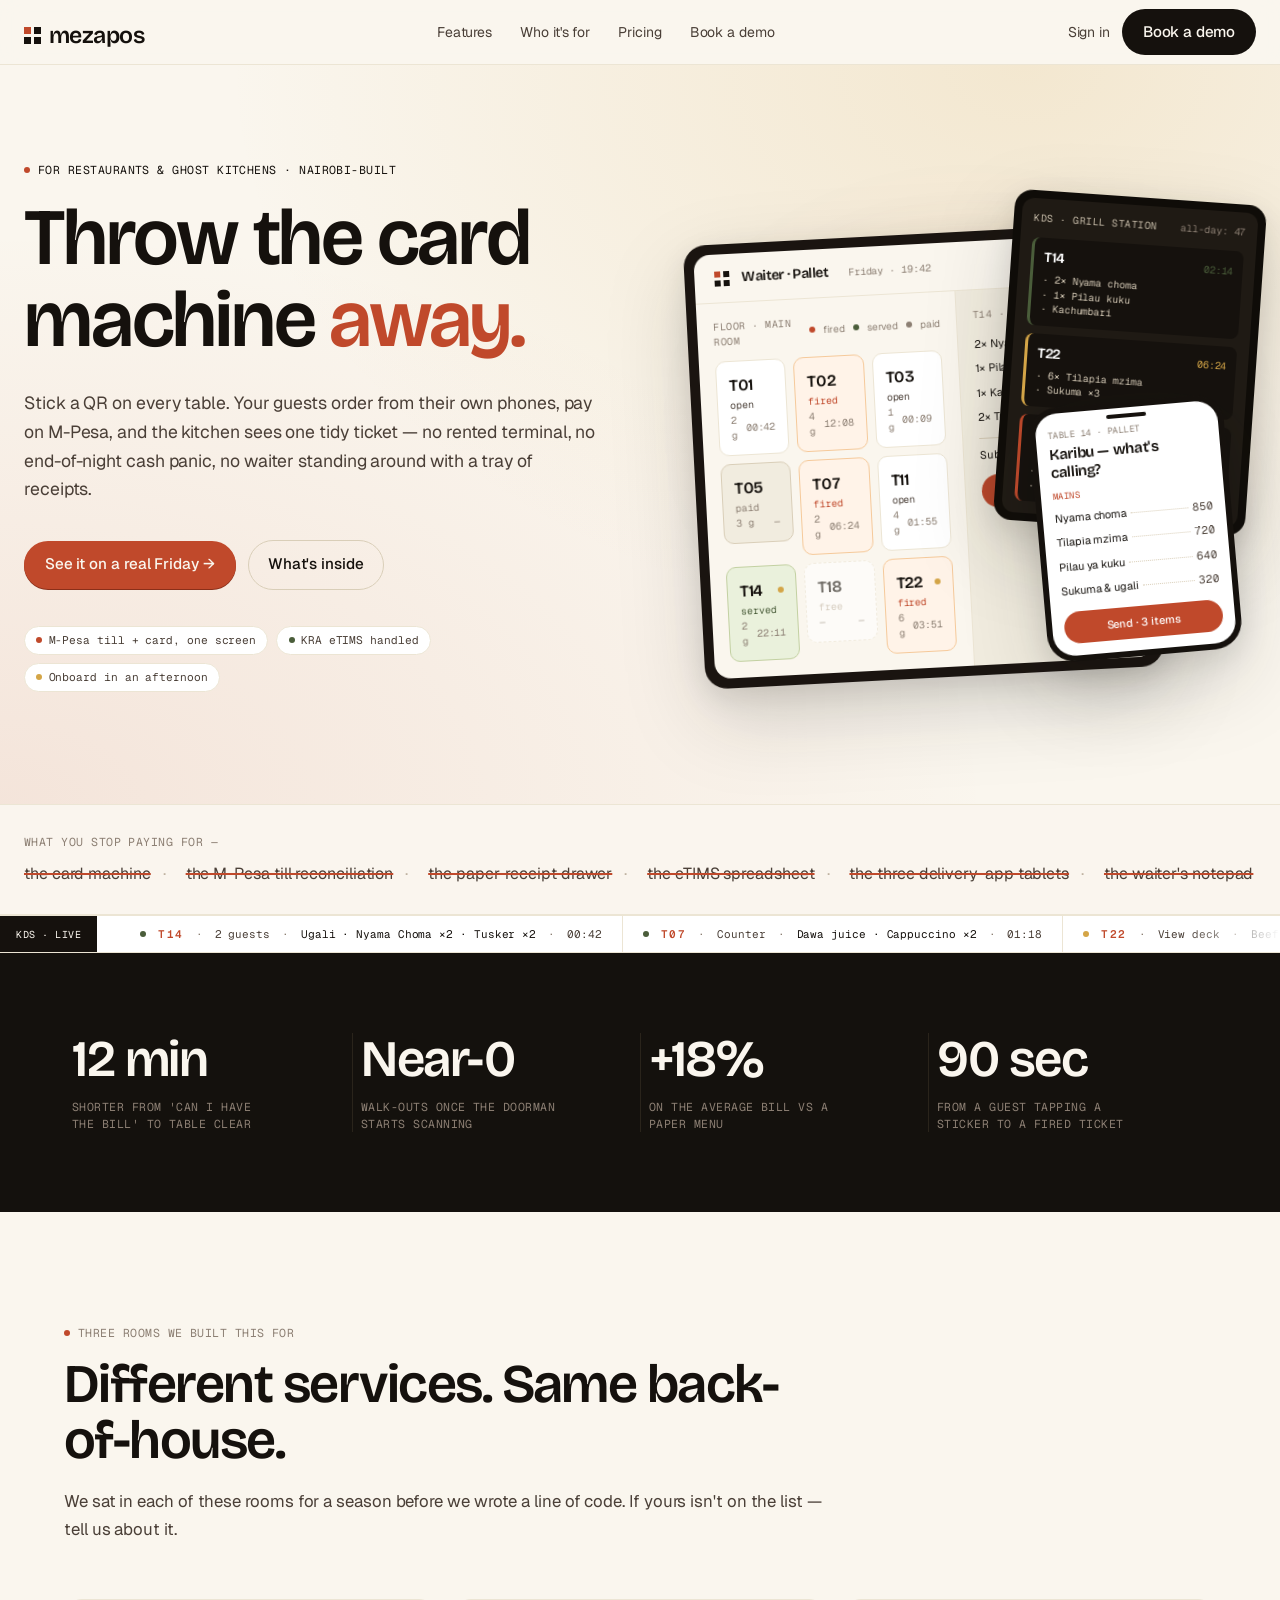
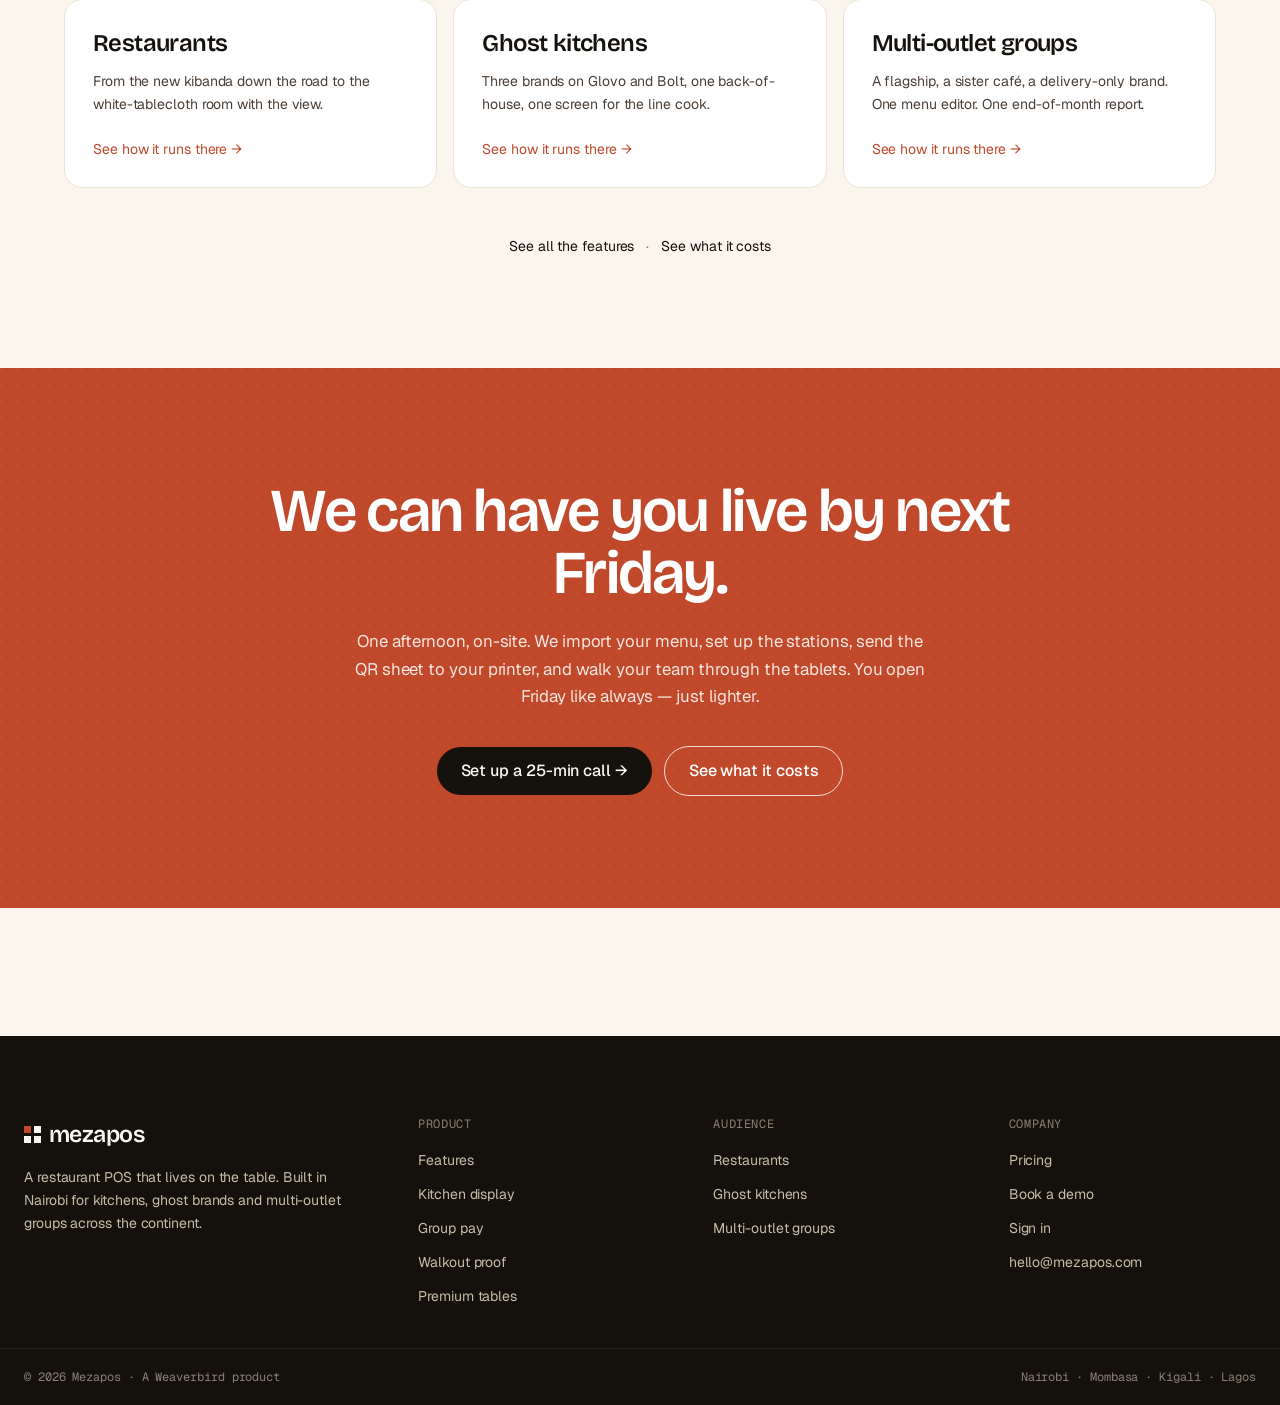
==== index.html @ cda4f0eb "Deploy Mezapos website meza-apps/mezapos-website@2fd5c7721337f5f10437ab0a567ae68d062817eb" ====
<!DOCTYPE html><!--VI1OyDI8jTXhfLS0s7NR6--><html lang="en"><head><meta charSet="utf-8"/><meta name="viewport" content="width=device-width, initial-scale=1"/><link rel="stylesheet" href="/_next/static/chunks/ef352f9ce43c9cfb.css" data-precedence="next"/><link rel="preload" as="script" fetchPriority="low" href="/_next/static/chunks/78f17d245f44ecc2.js"/><script src="/_next/static/chunks/65b96ee02177b1b8.js" async=""></script><script src="/_next/static/chunks/c8d0931fee4b59a2.js" async=""></script><script src="/_next/static/chunks/3f893f5065855c86.js" async=""></script><script src="/_next/static/chunks/turbopack-a428b1386a372f87.js" async=""></script><script src="/_next/static/chunks/f341ce5ca02cf859.js" async=""></script><script src="/_next/static/chunks/aa5488182624ddef.js" async=""></script><script src="/_next/static/chunks/ccd5a61a4aa49379.js" async=""></script><link rel="preload" href="https://fonts.googleapis.com/css2?family=Bricolage+Grotesque:opsz,wght@12..96,400;12..96,500;12..96,600;12..96,700&amp;family=Geist:wght@300;400;500;600;700&amp;family=Geist+Mono:wght@400;500;600&amp;display=swap" as="style"/><link rel="preconnect" href="https://fonts.googleapis.com"/><link rel="preconnect" href="https://fonts.gstatic.com" crossorigin=""/><meta name="theme-color" content="#C0492B"/><title>Mezapos — The table is the till.</title><meta name="description" content="Table-anchored restaurant POS for Africa. QR ordering, kitchen display, group pay, walkout proof. Built for Nairobi kitchens — kalatas-ready, eTIMS-compliant."/><meta name="author" content="Mezapos"/><meta name="keywords" content="restaurant POS,QR ordering,kitchen display,KDS,table ordering,group bill split,ghost kitchen software,Nairobi POS,mpesa restaurant,eTIMS POS,Mezapos"/><meta name="robots" content="index, follow"/><link rel="stylesheet" href="https://fonts.googleapis.com/css2?family=Bricolage+Grotesque:opsz,wght@12..96,400;12..96,500;12..96,600;12..96,700&amp;family=Geist:wght@300;400;500;600;700&amp;family=Geist+Mono:wght@400;500;600&amp;display=swap"/><script src="/_next/static/chunks/a6dad97d9634a72d.js" noModule=""></script></head><body class="font-sans antialiased min-h-screen flex flex-col"><div hidden=""><!--$--><!--/$--></div><header class="sticky top-0 z-30 backdrop-blur-md bg-[var(--color-cream)]/85 border-b border-[var(--color-edge)]"><div class="mx-auto max-w-[1280px] px-6 h-16 flex items-center justify-between gap-6"><a aria-label="Mezapos home" class="shrink-0" href="/"><span class="inline-flex items-center gap-2 leading-none "><span aria-hidden="true" class="relative grid grid-cols-2 gap-[3px]"><span class="w-[7px] h-[7px] bg-[var(--color-paprika)]"></span><span class="w-[7px] h-[7px] bg-[var(--color-ink)]"></span><span class="w-[7px] h-[7px] bg-[var(--color-ink)]"></span><span class="w-[7px] h-[7px] bg-[var(--color-ink)]"></span></span><span class="font-display text-[1.45rem] font-semibold tracking-tight text-[var(--color-ink)]">mezapos</span></span></a><nav class="hidden md:flex items-center gap-7"><a class="text-sm text-[var(--color-ink-soft)] hover:text-[var(--color-ink)] transition-colors" href="/features/">Features</a><a class="text-sm text-[var(--color-ink-soft)] hover:text-[var(--color-ink)] transition-colors" href="/who/">Who it&#x27;s for</a><a class="text-sm text-[var(--color-ink-soft)] hover:text-[var(--color-ink)] transition-colors" href="/pricing/">Pricing</a><a class="text-sm text-[var(--color-ink-soft)] hover:text-[var(--color-ink)] transition-colors" href="/contact/">Book a demo</a></nav><div class="flex items-center gap-3"><a class="hidden sm:inline text-sm text-[var(--color-ink-soft)] hover:text-[var(--color-ink)] transition-colors" href="/mezapos/manage/">Sign in</a><a class="btn-primary text-sm" href="/contact/">Book a demo</a></div></div></header><main class="relative flex-1"><section class="hero-bg relative overflow-hidden"><div class="mx-auto max-w-[1280px] px-6 pt-16 pb-20 md:pt-24 md:pb-28 grid md:grid-cols-[1.05fr_1fr] gap-14 items-center"><div><div class="flex items-center gap-2 mb-5 rise rise-1"><span class="w-1.5 h-1.5 rounded-full bg-[var(--color-paprika)]"></span><span class="label-mono uppercase">For restaurants &amp; ghost kitchens · Nairobi-built</span></div><h1 class="h-display text-[3.2rem] sm:text-[4rem] md:text-[5rem] rise rise-2">Throw the card machine<!-- --> <span class="text-[var(--color-paprika)]">away.</span></h1><p class="mt-7 max-w-xl text-[1.1rem] leading-relaxed text-[var(--color-ink-soft)] rise rise-3">Stick a QR on every table. Your guests order from their own phones, pay on M-Pesa, and the kitchen sees one tidy ticket — no rented terminal, no end-of-night cash panic, no waiter standing around with a tray of receipts.</p><div class="mt-9 flex flex-wrap items-center gap-3 rise rise-4"><a class="btn-accent" href="/contact/">See it on a real Friday →</a><a class="btn-ghost" href="/features/">What&#x27;s inside</a></div><div class="mt-9 flex flex-wrap gap-2 rise rise-5"><span class="chip"><span class="chip-dot"></span>M-Pesa till + card, one screen</span><span class="chip"><span class="chip-dot" style="background:var(--color-sage)"></span>KRA eTIMS handled</span><span class="chip"><span class="chip-dot" style="background:var(--color-saffron)"></span>Onboard in an afternoon</span></div></div><div class="rise rise-3"><div class="relative w-full aspect-[5/4] max-w-[640px] mx-auto"><div aria-hidden="true" class="absolute inset-8 rounded-[40px] blur-3xl opacity-60" style="background:radial-gradient(ellipse at 50% 50%, rgba(212,165,71,0.35) 0%, rgba(192,73,43,0.15) 40%, transparent 70%)"></div><div class="absolute left-[2%] top-[8%] right-[18%] mock-glow" style="transform:rotate(-3deg)"><div class="rounded-[22px] p-2.5 bg-[#1A1410]"><div class="rounded-[16px] bg-[var(--color-cream)] overflow-hidden"><div class="px-5 py-3 flex items-center justify-between border-b border-[var(--color-edge)]"><div class="flex items-center gap-3"><span class="grid grid-cols-2 gap-[3px]"><span class="w-[6px] h-[6px] bg-[var(--color-paprika)]"></span><span class="w-[6px] h-[6px] bg-[var(--color-ink)]"></span><span class="w-[6px] h-[6px] bg-[var(--color-ink)]"></span><span class="w-[6px] h-[6px] bg-[var(--color-ink)]"></span></span><span class="font-display font-semibold text-sm">Waiter · Pallet</span><span class="font-mono text-[10px] text-[var(--color-ink-mute)] ml-2">Friday · 19:42</span></div><div class="flex items-center gap-2"><span class="font-mono text-[10px] text-[var(--color-ink-mute)]">Aisha</span><span class="w-6 h-6 rounded-full bg-[var(--color-paprika)] text-white flex items-center justify-center font-display text-[11px]">A</span></div></div><div class="grid grid-cols-[1fr_180px]"><div class="p-4"><div class="flex items-center justify-between mb-3"><span class="font-mono text-[10px] uppercase tracking-wider text-[var(--color-ink-mute)]">Floor · Main room</span><div class="flex items-center gap-2 text-[10px]"><span class="w-1.5 h-1.5 rounded-full" style="background:var(--color-paprika)"></span> <span class="text-[var(--color-ink-mute)]">fired</span><span class="w-1.5 h-1.5 rounded-full" style="background:var(--color-sage)"></span>    <span class="text-[var(--color-ink-mute)]">served</span><span class="w-1.5 h-1.5 rounded-full" style="background:var(--color-ink-mute)"></span><span class="text-[var(--color-ink-mute)]">paid</span></div></div><div class="grid grid-cols-3 gap-2"><div class="relative p-3 rounded-[10px] border bg-white border-[var(--color-edge)] aspect-[5/4] flex flex-col justify-between"><div class="flex items-center justify-between"><span class="font-display font-semibold text-base text-[var(--color-ink)]">T01</span></div><div><div class="font-mono text-[10px] text-[var(--color-ink-soft)]">open</div><div class="font-mono text-[10px] text-[var(--color-ink-mute)] flex items-center justify-between"><span>2 g</span><span>00:42</span></div></div></div><div class="relative p-3 rounded-[10px] border bg-[#FFF3E8] border-[#F5C99A] aspect-[5/4] flex flex-col justify-between"><div class="flex items-center justify-between"><span class="font-display font-semibold text-base text-[var(--color-ink)]">T02</span></div><div><div class="font-mono text-[10px] text-[var(--color-paprika)]">fired</div><div class="font-mono text-[10px] text-[var(--color-ink-mute)] flex items-center justify-between"><span>4 g</span><span>12:08</span></div></div></div><div class="relative p-3 rounded-[10px] border bg-white border-[var(--color-edge)] aspect-[5/4] flex flex-col justify-between"><div class="flex items-center justify-between"><span class="font-display font-semibold text-base text-[var(--color-ink)]">T03</span></div><div><div class="font-mono text-[10px] text-[var(--color-ink-soft)]">open</div><div class="font-mono text-[10px] text-[var(--color-ink-mute)] flex items-center justify-between"><span>1 g</span><span>00:09</span></div></div></div><div class="relative p-3 rounded-[10px] border bg-[#F1ECDF] border-[var(--color-edge-strong)] aspect-[5/4] flex flex-col justify-between"><div class="flex items-center justify-between"><span class="font-display font-semibold text-base text-[var(--color-ink)]">T05</span></div><div><div class="font-mono text-[10px] text-[var(--color-ink-mute)]">paid</div><div class="font-mono text-[10px] text-[var(--color-ink-mute)] flex items-center justify-between"><span>3 g</span><span>—</span></div></div></div><div class="relative p-3 rounded-[10px] border bg-[#FFF3E8] border-[#F5C99A] aspect-[5/4] flex flex-col justify-between"><div class="flex items-center justify-between"><span class="font-display font-semibold text-base text-[var(--color-ink)]">T07</span></div><div><div class="font-mono text-[10px] text-[var(--color-paprika)]">fired</div><div class="font-mono text-[10px] text-[var(--color-ink-mute)] flex items-center justify-between"><span>2 g</span><span>06:24</span></div></div></div><div class="relative p-3 rounded-[10px] border bg-white border-[var(--color-edge)] aspect-[5/4] flex flex-col justify-between"><div class="flex items-center justify-between"><span class="font-display font-semibold text-base text-[var(--color-ink)]">T11</span></div><div><div class="font-mono text-[10px] text-[var(--color-ink-soft)]">open</div><div class="font-mono text-[10px] text-[var(--color-ink-mute)] flex items-center justify-between"><span>4 g</span><span>01:55</span></div></div></div><div class="relative p-3 rounded-[10px] border bg-[#EAF1DC] border-[#C2D0A1] aspect-[5/4] flex flex-col justify-between"><div class="flex items-center justify-between"><span class="font-display font-semibold text-base text-[var(--color-ink)]">T14</span><span class="w-1.5 h-1.5 rounded-full bg-[var(--color-saffron)]" title="premium"></span></div><div><div class="font-mono text-[10px] text-[var(--color-sage)]">served</div><div class="font-mono text-[10px] text-[var(--color-ink-mute)] flex items-center justify-between"><span>2 g</span><span>22:11</span></div></div></div><div class="relative p-3 rounded-[10px] border bg-white border-dashed border-[var(--color-edge)] opacity-60 aspect-[5/4] flex flex-col justify-between"><div class="flex items-center justify-between"><span class="font-display font-semibold text-base text-[var(--color-ink)]">T18</span></div><div><div class="font-mono text-[10px] text-[var(--color-ink-faint)]">free</div><div class="font-mono text-[10px] text-[var(--color-ink-mute)] flex items-center justify-between"><span>—</span><span>—</span></div></div></div><div class="relative p-3 rounded-[10px] border bg-[#FFF3E8] border-[#F5C99A] aspect-[5/4] flex flex-col justify-between"><div class="flex items-center justify-between"><span class="font-display font-semibold text-base text-[var(--color-ink)]">T22</span><span class="w-1.5 h-1.5 rounded-full bg-[var(--color-saffron)]" title="premium"></span></div><div><div class="font-mono text-[10px] text-[var(--color-paprika)]">fired</div><div class="font-mono text-[10px] text-[var(--color-ink-mute)] flex items-center justify-between"><span>6 g</span><span>03:51</span></div></div></div></div></div><div class="border-l border-[var(--color-edge)] bg-[var(--color-cream-deep)] p-4"><div class="flex items-center justify-between"><span class="font-mono text-[10px] uppercase tracking-wider text-[var(--color-ink-mute)]">T14 · 2 guests</span><span class="px-1.5 py-0.5 rounded-full bg-[var(--color-saffron)]/30 text-[var(--color-ink)] font-mono text-[9px]">+15%</span></div><ul class="mt-3 space-y-2 text-[11px]"><li class="flex items-baseline"><span class="text-[var(--color-ink)]">2× Nyama choma</span><span class="flex-1 mx-1 border-b border-dotted border-[var(--color-edge-strong)] translate-y-[-3px]"></span><span class="font-mono text-[var(--color-ink-soft)]">1,700</span></li><li class="flex items-baseline"><span class="text-[var(--color-ink)]">1× Pilau kuku</span><span class="flex-1 mx-1 border-b border-dotted border-[var(--color-edge-strong)] translate-y-[-3px]"></span><span class="font-mono text-[var(--color-ink-soft)]">  640</span></li><li class="flex items-baseline"><span class="text-[var(--color-ink)]">1× Kachumbari</span><span class="flex-1 mx-1 border-b border-dotted border-[var(--color-edge-strong)] translate-y-[-3px]"></span><span class="font-mono text-[var(--color-ink-soft)]">  120</span></li><li class="flex items-baseline"><span class="text-[var(--color-ink)]">2× Tusker</span><span class="flex-1 mx-1 border-b border-dotted border-[var(--color-edge-strong)] translate-y-[-3px]"></span><span class="font-mono text-[var(--color-ink-soft)]">  480</span></li></ul><div class="mt-3 pt-2 border-t border-[var(--color-edge-strong)] flex items-baseline text-[11px]"><span class="font-mono text-[var(--color-ink)]">Subtotal</span><span class="flex-1"></span><span class="font-mono font-semibold">2,940</span></div><button class="mt-3 w-full py-2 rounded-full bg-[var(--color-paprika)] text-white text-[11px] font-medium">Send to kitchen</button></div></div></div></div></div><div class="absolute right-0 top-0 w-[44%] mock-glow" style="transform:rotate(4deg)"><div class="rounded-[18px] p-2 bg-[#0F0C08]"><div class="rounded-[12px] bg-[#1F1A14] p-3"><div class="flex items-center justify-between mb-3"><span class="font-mono text-[10px] tracking-wider uppercase text-[#C7BCA9]">KDS · Grill station</span><span class="font-mono text-[10px] text-[#8C7F73]">all-day: 47</span></div><div class="space-y-2"><div class="rounded-[8px] bg-[#15110D] border-l-[3px] p-2.5" style="border-left-color:var(--color-go)"><div class="flex items-center justify-between"><span class="font-display font-semibold text-sm text-white">T14</span><span class="font-mono text-[10px]" style="color:var(--color-go)">02:14</span></div><ul class="mt-1.5 text-[10px] text-[#D7CCB8] font-mono leading-tight space-y-0.5"><li>· <!-- -->2× Nyama choma</li><li>· <!-- -->1× Pilau kuku</li><li>· <!-- -->Kachumbari</li></ul></div><div class="rounded-[8px] bg-[#15110D] border-l-[3px] p-2.5" style="border-left-color:var(--color-warm)"><div class="flex items-center justify-between"><span class="font-display font-semibold text-sm text-white">T22</span><span class="font-mono text-[10px]" style="color:var(--color-warm)">06:24</span></div><ul class="mt-1.5 text-[10px] text-[#D7CCB8] font-mono leading-tight space-y-0.5"><li>· <!-- -->6× Tilapia mzima</li><li>· <!-- -->Sukuma ×3</li></ul></div><div class="rounded-[8px] bg-[#15110D] border-l-[3px] p-2.5" style="border-left-color:var(--color-late)"><div class="flex items-center justify-between"><span class="font-display font-semibold text-sm text-white">T03</span><span class="font-mono text-[10px]" style="color:var(--color-late)">11:08</span></div><ul class="mt-1.5 text-[10px] text-[#D7CCB8] font-mono leading-tight space-y-0.5"><li>· <!-- -->Mukimo</li><li>· <!-- -->Beef stew</li><li>· <!-- -->Chapati ×2</li></ul></div></div></div></div></div><div class="absolute right-[4%] bottom-0 w-[34%] mock-glow" style="transform:rotate(-5deg)"><div class="rounded-[28px] p-1.5 bg-[#15110D]"><div class="rounded-[22px] bg-white overflow-hidden"><div class="h-4 flex items-center justify-center"><div class="w-10 h-1 rounded-full bg-[#15110D]"></div></div><div class="px-3 pb-2"><div class="font-mono text-[9px] tracking-wider uppercase text-[var(--color-ink-mute)]">Table 14 · Pallet</div><div class="font-display font-semibold text-[15px] leading-tight text-[var(--color-ink)] mt-0.5">Karibu — what&#x27;s calling?</div></div><div class="px-3"><div class="font-mono text-[9px] tracking-wider uppercase text-[var(--color-paprika)]">Mains</div></div><ul class="px-3 pb-3 mt-1.5 space-y-2"><li class="flex items-baseline text-[11px]"><span class="text-[var(--color-ink)]">Nyama choma</span><span class="flex-1 mx-1 border-b border-dotted border-[var(--color-edge-strong)] translate-y-[-3px]"></span><span class="font-mono text-[var(--color-ink-soft)]">850</span></li><li class="flex items-baseline text-[11px]"><span class="text-[var(--color-ink)]">Tilapia mzima</span><span class="flex-1 mx-1 border-b border-dotted border-[var(--color-edge-strong)] translate-y-[-3px]"></span><span class="font-mono text-[var(--color-ink-soft)]">720</span></li><li class="flex items-baseline text-[11px]"><span class="text-[var(--color-ink)]">Pilau ya kuku</span><span class="flex-1 mx-1 border-b border-dotted border-[var(--color-edge-strong)] translate-y-[-3px]"></span><span class="font-mono text-[var(--color-ink-soft)]">640</span></li><li class="flex items-baseline text-[11px]"><span class="text-[var(--color-ink)]">Sukuma &amp; ugali</span><span class="flex-1 mx-1 border-b border-dotted border-[var(--color-edge-strong)] translate-y-[-3px]"></span><span class="font-mono text-[var(--color-ink-soft)]">320</span></li></ul><div class="px-3 pb-3"><button class="w-full rounded-full bg-[var(--color-paprika)] text-white text-[11px] font-medium py-2">Send · 3 items</button></div></div></div></div></div></div></div></section><section class="border-y border-[var(--color-edge)] bg-[var(--color-cream)]/60"><div class="mx-auto max-w-[1280px] px-6 py-7 flex flex-wrap items-center gap-x-6 gap-y-3"><span class="label-mono uppercase text-[var(--color-ink-mute)] shrink-0">What you stop paying for —</span><div class="flex flex-wrap items-center gap-x-5 gap-y-2"><span class="flex items-center gap-3"><span class="text-[var(--color-ink-soft)] line-through decoration-[var(--color-paprika)] decoration-[1.5px]">the card machine</span><span class="text-[var(--color-ink-faint)]">·</span></span><span class="flex items-center gap-3"><span class="text-[var(--color-ink-soft)] line-through decoration-[var(--color-paprika)] decoration-[1.5px]">the M-Pesa till reconciliation</span><span class="text-[var(--color-ink-faint)]">·</span></span><span class="flex items-center gap-3"><span class="text-[var(--color-ink-soft)] line-through decoration-[var(--color-paprika)] decoration-[1.5px]">the paper-receipt drawer</span><span class="text-[var(--color-ink-faint)]">·</span></span><span class="flex items-center gap-3"><span class="text-[var(--color-ink-soft)] line-through decoration-[var(--color-paprika)] decoration-[1.5px]">the eTIMS spreadsheet</span><span class="text-[var(--color-ink-faint)]">·</span></span><span class="flex items-center gap-3"><span class="text-[var(--color-ink-soft)] line-through decoration-[var(--color-paprika)] decoration-[1.5px]">the three delivery-app tablets</span><span class="text-[var(--color-ink-faint)]">·</span></span><span class="flex items-center gap-3"><span class="text-[var(--color-ink-soft)] line-through decoration-[var(--color-paprika)] decoration-[1.5px]">the waiter&#x27;s notepad</span></span></div></div></section><div class="relative border-y border-[var(--color-edge)] bg-[var(--color-paper)] overflow-hidden marquee-pause"><div class="pointer-events-none absolute inset-y-0 left-0 w-24 z-10 bg-gradient-to-r from-[var(--color-paper)] to-transparent"></div><div class="pointer-events-none absolute inset-y-0 right-0 w-24 z-10 bg-gradient-to-l from-[var(--color-paper)] to-transparent"></div><div class="absolute left-0 top-0 bottom-0 z-20 flex items-center px-4 bg-[var(--color-ink)] text-[var(--color-cream)]"><span class="font-mono text-[10px] tracking-wider uppercase">KDS · Live</span></div><div class="pl-[120px]"><div class="marquee-track"><div class="flex items-center gap-3 px-5 py-2.5 border-r border-[var(--color-edge)] whitespace-nowrap shrink-0"><span class="w-1.5 h-1.5 rounded-full" style="background:var(--color-go)" aria-hidden="true"></span><span class="font-mono text-[11px] tracking-[0.14em] text-[var(--color-paprika)] font-semibold">T14</span><span class="font-mono text-[11px] text-[var(--color-ink-mute)]">·</span><span class="font-mono text-[11px] text-[var(--color-ink-soft)]">2 guests</span><span class="font-mono text-[11px] text-[var(--color-ink-mute)]">·</span><span class="font-mono text-[11px] text-[var(--color-ink)]">Ugali · Nyama Choma ×2 · Tusker ×2</span><span class="font-mono text-[11px] text-[var(--color-ink-mute)]">·</span><span class="font-mono text-[11px] text-[var(--color-ink-soft)]">00:42</span></div><div class="flex items-center gap-3 px-5 py-2.5 border-r border-[var(--color-edge)] whitespace-nowrap shrink-0"><span class="w-1.5 h-1.5 rounded-full" style="background:var(--color-go)" aria-hidden="true"></span><span class="font-mono text-[11px] tracking-[0.14em] text-[var(--color-paprika)] font-semibold">T07</span><span class="font-mono text-[11px] text-[var(--color-ink-mute)]">·</span><span class="font-mono text-[11px] text-[var(--color-ink-soft)]">Counter</span><span class="font-mono text-[11px] text-[var(--color-ink-mute)]">·</span><span class="font-mono text-[11px] text-[var(--color-ink)]">Dawa juice · Cappuccino ×2</span><span class="font-mono text-[11px] text-[var(--color-ink-mute)]">·</span><span class="font-mono text-[11px] text-[var(--color-ink-soft)]">01:18</span></div><div class="flex items-center gap-3 px-5 py-2.5 border-r border-[var(--color-edge)] whitespace-nowrap shrink-0"><span class="w-1.5 h-1.5 rounded-full" style="background:var(--color-warm)" aria-hidden="true"></span><span class="font-mono text-[11px] tracking-[0.14em] text-[var(--color-paprika)] font-semibold">T22</span><span class="font-mono text-[11px] text-[var(--color-ink-mute)]">·</span><span class="font-mono text-[11px] text-[var(--color-ink-soft)]">View deck</span><span class="font-mono text-[11px] text-[var(--color-ink-mute)]">·</span><span class="font-mono text-[11px] text-[var(--color-ink)]">Beef samosa ×3 · Passion juice</span><span class="font-mono text-[11px] text-[var(--color-ink-mute)]">·</span><span class="font-mono text-[11px] text-[var(--color-ink-soft)]">03:51</span></div><div class="flex items-center gap-3 px-5 py-2.5 border-r border-[var(--color-edge)] whitespace-nowrap shrink-0"><span class="w-1.5 h-1.5 rounded-full" style="background:var(--color-go)" aria-hidden="true"></span><span class="font-mono text-[11px] tracking-[0.14em] text-[var(--color-paprika)] font-semibold">T03</span><span class="font-mono text-[11px] text-[var(--color-ink-mute)]">·</span><span class="font-mono text-[11px] text-[var(--color-ink-soft)]">1 guest</span><span class="font-mono text-[11px] text-[var(--color-ink-mute)]">·</span><span class="font-mono text-[11px] text-[var(--color-ink)]">Pilau ya kuku · Kachumbari · Soda — premium</span><span class="font-mono text-[11px] text-[var(--color-ink-mute)]">·</span><span class="font-mono text-[11px] text-[var(--color-ink-soft)]">00:09</span></div><div class="flex items-center gap-3 px-5 py-2.5 border-r border-[var(--color-edge)] whitespace-nowrap shrink-0"><span class="w-1.5 h-1.5 rounded-full" style="background:var(--color-late)" aria-hidden="true"></span><span class="font-mono text-[11px] tracking-[0.14em] text-[var(--color-paprika)] font-semibold">T18</span><span class="font-mono text-[11px] text-[var(--color-ink-mute)]">·</span><span class="font-mono text-[11px] text-[var(--color-ink-soft)]">4 guests</span><span class="font-mono text-[11px] text-[var(--color-ink-mute)]">·</span><span class="font-mono text-[11px] text-[var(--color-ink)]">Tilapia ×2 · Sukuma · Ugali ×4 · Krest ×4</span><span class="font-mono text-[11px] text-[var(--color-ink-mute)]">·</span><span class="font-mono text-[11px] text-[var(--color-ink-soft)]">06:24</span></div><div class="flex items-center gap-3 px-5 py-2.5 border-r border-[var(--color-edge)] whitespace-nowrap shrink-0"><span class="w-1.5 h-1.5 rounded-full" style="background:var(--color-go)" aria-hidden="true"></span><span class="font-mono text-[11px] tracking-[0.14em] text-[var(--color-paprika)] font-semibold">T11</span><span class="font-mono text-[11px] text-[var(--color-ink-mute)]">·</span><span class="font-mono text-[11px] text-[var(--color-ink-soft)]">Patio</span><span class="font-mono text-[11px] text-[var(--color-ink-mute)]">·</span><span class="font-mono text-[11px] text-[var(--color-ink)]">Cappuccino · Mandazi ×2</span><span class="font-mono text-[11px] text-[var(--color-ink-mute)]">·</span><span class="font-mono text-[11px] text-[var(--color-ink-soft)]">00:55</span></div><div class="flex items-center gap-3 px-5 py-2.5 border-r border-[var(--color-edge)] whitespace-nowrap shrink-0"><span class="w-1.5 h-1.5 rounded-full" style="background:var(--color-warm)" aria-hidden="true"></span><span class="font-mono text-[11px] tracking-[0.14em] text-[var(--color-paprika)] font-semibold">T05</span><span class="font-mono text-[11px] text-[var(--color-ink-mute)]">·</span><span class="font-mono text-[11px] text-[var(--color-ink-soft)]">3 guests</span><span class="font-mono text-[11px] text-[var(--color-ink-mute)]">·</span><span class="font-mono text-[11px] text-[var(--color-ink)]">Mukimo · Nyama choma · White wine</span><span class="font-mono text-[11px] text-[var(--color-ink-mute)]">·</span><span class="font-mono text-[11px] text-[var(--color-ink-soft)]">02:33</span></div><div class="flex items-center gap-3 px-5 py-2.5 border-r border-[var(--color-edge)] whitespace-nowrap shrink-0"><span class="w-1.5 h-1.5 rounded-full" style="background:var(--color-warm)" aria-hidden="true"></span><span class="font-mono text-[11px] tracking-[0.14em] text-[var(--color-paprika)] font-semibold">T29</span><span class="font-mono text-[11px] text-[var(--color-ink-mute)]">·</span><span class="font-mono text-[11px] text-[var(--color-ink-soft)]">Ghost</span><span class="font-mono text-[11px] text-[var(--color-ink-mute)]">·</span><span class="font-mono text-[11px] text-[var(--color-ink)]">Bowl: jollof + grilled chicken (Glovo)</span><span class="font-mono text-[11px] text-[var(--color-ink-mute)]">·</span><span class="font-mono text-[11px] text-[var(--color-ink-soft)]">04:12</span></div><div class="flex items-center gap-3 px-5 py-2.5 border-r border-[var(--color-edge)] whitespace-nowrap shrink-0"><span class="w-1.5 h-1.5 rounded-full" style="background:var(--color-go)" aria-hidden="true"></span><span class="font-mono text-[11px] tracking-[0.14em] text-[var(--color-paprika)] font-semibold">T14</span><span class="font-mono text-[11px] text-[var(--color-ink-mute)]">·</span><span class="font-mono text-[11px] text-[var(--color-ink-soft)]">2 guests</span><span class="font-mono text-[11px] text-[var(--color-ink-mute)]">·</span><span class="font-mono text-[11px] text-[var(--color-ink)]">Ugali · Nyama Choma ×2 · Tusker ×2</span><span class="font-mono text-[11px] text-[var(--color-ink-mute)]">·</span><span class="font-mono text-[11px] text-[var(--color-ink-soft)]">00:42</span></div><div class="flex items-center gap-3 px-5 py-2.5 border-r border-[var(--color-edge)] whitespace-nowrap shrink-0"><span class="w-1.5 h-1.5 rounded-full" style="background:var(--color-go)" aria-hidden="true"></span><span class="font-mono text-[11px] tracking-[0.14em] text-[var(--color-paprika)] font-semibold">T07</span><span class="font-mono text-[11px] text-[var(--color-ink-mute)]">·</span><span class="font-mono text-[11px] text-[var(--color-ink-soft)]">Counter</span><span class="font-mono text-[11px] text-[var(--color-ink-mute)]">·</span><span class="font-mono text-[11px] text-[var(--color-ink)]">Dawa juice · Cappuccino ×2</span><span class="font-mono text-[11px] text-[var(--color-ink-mute)]">·</span><span class="font-mono text-[11px] text-[var(--color-ink-soft)]">01:18</span></div><div class="flex items-center gap-3 px-5 py-2.5 border-r border-[var(--color-edge)] whitespace-nowrap shrink-0"><span class="w-1.5 h-1.5 rounded-full" style="background:var(--color-warm)" aria-hidden="true"></span><span class="font-mono text-[11px] tracking-[0.14em] text-[var(--color-paprika)] font-semibold">T22</span><span class="font-mono text-[11px] text-[var(--color-ink-mute)]">·</span><span class="font-mono text-[11px] text-[var(--color-ink-soft)]">View deck</span><span class="font-mono text-[11px] text-[var(--color-ink-mute)]">·</span><span class="font-mono text-[11px] text-[var(--color-ink)]">Beef samosa ×3 · Passion juice</span><span class="font-mono text-[11px] text-[var(--color-ink-mute)]">·</span><span class="font-mono text-[11px] text-[var(--color-ink-soft)]">03:51</span></div><div class="flex items-center gap-3 px-5 py-2.5 border-r border-[var(--color-edge)] whitespace-nowrap shrink-0"><span class="w-1.5 h-1.5 rounded-full" style="background:var(--color-go)" aria-hidden="true"></span><span class="font-mono text-[11px] tracking-[0.14em] text-[var(--color-paprika)] font-semibold">T03</span><span class="font-mono text-[11px] text-[var(--color-ink-mute)]">·</span><span class="font-mono text-[11px] text-[var(--color-ink-soft)]">1 guest</span><span class="font-mono text-[11px] text-[var(--color-ink-mute)]">·</span><span class="font-mono text-[11px] text-[var(--color-ink)]">Pilau ya kuku · Kachumbari · Soda — premium</span><span class="font-mono text-[11px] text-[var(--color-ink-mute)]">·</span><span class="font-mono text-[11px] text-[var(--color-ink-soft)]">00:09</span></div><div class="flex items-center gap-3 px-5 py-2.5 border-r border-[var(--color-edge)] whitespace-nowrap shrink-0"><span class="w-1.5 h-1.5 rounded-full" style="background:var(--color-late)" aria-hidden="true"></span><span class="font-mono text-[11px] tracking-[0.14em] text-[var(--color-paprika)] font-semibold">T18</span><span class="font-mono text-[11px] text-[var(--color-ink-mute)]">·</span><span class="font-mono text-[11px] text-[var(--color-ink-soft)]">4 guests</span><span class="font-mono text-[11px] text-[var(--color-ink-mute)]">·</span><span class="font-mono text-[11px] text-[var(--color-ink)]">Tilapia ×2 · Sukuma · Ugali ×4 · Krest ×4</span><span class="font-mono text-[11px] text-[var(--color-ink-mute)]">·</span><span class="font-mono text-[11px] text-[var(--color-ink-soft)]">06:24</span></div><div class="flex items-center gap-3 px-5 py-2.5 border-r border-[var(--color-edge)] whitespace-nowrap shrink-0"><span class="w-1.5 h-1.5 rounded-full" style="background:var(--color-go)" aria-hidden="true"></span><span class="font-mono text-[11px] tracking-[0.14em] text-[var(--color-paprika)] font-semibold">T11</span><span class="font-mono text-[11px] text-[var(--color-ink-mute)]">·</span><span class="font-mono text-[11px] text-[var(--color-ink-soft)]">Patio</span><span class="font-mono text-[11px] text-[var(--color-ink-mute)]">·</span><span class="font-mono text-[11px] text-[var(--color-ink)]">Cappuccino · Mandazi ×2</span><span class="font-mono text-[11px] text-[var(--color-ink-mute)]">·</span><span class="font-mono text-[11px] text-[var(--color-ink-soft)]">00:55</span></div><div class="flex items-center gap-3 px-5 py-2.5 border-r border-[var(--color-edge)] whitespace-nowrap shrink-0"><span class="w-1.5 h-1.5 rounded-full" style="background:var(--color-warm)" aria-hidden="true"></span><span class="font-mono text-[11px] tracking-[0.14em] text-[var(--color-paprika)] font-semibold">T05</span><span class="font-mono text-[11px] text-[var(--color-ink-mute)]">·</span><span class="font-mono text-[11px] text-[var(--color-ink-soft)]">3 guests</span><span class="font-mono text-[11px] text-[var(--color-ink-mute)]">·</span><span class="font-mono text-[11px] text-[var(--color-ink)]">Mukimo · Nyama choma · White wine</span><span class="font-mono text-[11px] text-[var(--color-ink-mute)]">·</span><span class="font-mono text-[11px] text-[var(--color-ink-soft)]">02:33</span></div><div class="flex items-center gap-3 px-5 py-2.5 border-r border-[var(--color-edge)] whitespace-nowrap shrink-0"><span class="w-1.5 h-1.5 rounded-full" style="background:var(--color-warm)" aria-hidden="true"></span><span class="font-mono text-[11px] tracking-[0.14em] text-[var(--color-paprika)] font-semibold">T29</span><span class="font-mono text-[11px] text-[var(--color-ink-mute)]">·</span><span class="font-mono text-[11px] text-[var(--color-ink-soft)]">Ghost</span><span class="font-mono text-[11px] text-[var(--color-ink-mute)]">·</span><span class="font-mono text-[11px] text-[var(--color-ink)]">Bowl: jollof + grilled chicken (Glovo)</span><span class="font-mono text-[11px] text-[var(--color-ink-mute)]">·</span><span class="font-mono text-[11px] text-[var(--color-ink-soft)]">04:12</span></div></div></div></div><section class="section-dark"><div class="mx-auto max-w-[1200px] px-6 py-20 grid grid-cols-2 md:grid-cols-4 gap-y-10"><div class="px-2 "><div class="h-display text-[2.8rem] md:text-[3.2rem] leading-none text-[var(--color-cream)]">12 min</div><div class="mt-3 label-mono uppercase text-[#8C7F73] max-w-[200px]">Shorter from &#x27;can I have the bill&#x27; to table clear</div></div><div class="px-2 md:border-l border-[#2A241B]"><div class="h-display text-[2.8rem] md:text-[3.2rem] leading-none text-[var(--color-cream)]">Near-0</div><div class="mt-3 label-mono uppercase text-[#8C7F73] max-w-[200px]">Walk-outs once the doorman starts scanning</div></div><div class="px-2 md:border-l border-[#2A241B]"><div class="h-display text-[2.8rem] md:text-[3.2rem] leading-none text-[var(--color-cream)]">+18%</div><div class="mt-3 label-mono uppercase text-[#8C7F73] max-w-[200px]">On the average bill vs a paper menu</div></div><div class="px-2 md:border-l border-[#2A241B]"><div class="h-display text-[2.8rem] md:text-[3.2rem] leading-none text-[var(--color-cream)]">90 sec</div><div class="mt-3 label-mono uppercase text-[#8C7F73] max-w-[200px]">From a guest tapping a sticker to a fired ticket</div></div></div></section><section class=" relative"><div class="mx-auto max-w-[1200px] px-6 py-24 md:py-28"><div class="max-w-3xl"><div class="flex items-center gap-2 mb-4"><span class="w-1.5 h-1.5 rounded-full" style="background:var(--color-paprika)"></span><span class="label-mono uppercase" style="color:var(--color-ink-mute)">Three rooms we built this for</span></div><h2 class="h-display text-[2.4rem] md:text-[3.4rem]">Different services. Same back-of-house.</h2><p class="mt-5 text-[1.05rem] leading-relaxed" style="color:var(--color-ink-soft)">We sat in each of these rooms for a season before we wrote a line of code. If yours isn&#x27;t on the list — tell us about it.</p></div><div class="mt-14"><div class="grid md:grid-cols-3 gap-4"><article class="card p-7 flex flex-col"><h3 class="font-display text-[1.5rem] font-semibold text-[var(--color-ink)] leading-tight">Restaurants</h3><p class="mt-3 text-sm text-[var(--color-ink-soft)] leading-relaxed flex-1">From the new kibanda down the road to the white-tablecloth room with the view.</p><a class="mt-6 text-sm text-[var(--color-paprika)] hover:text-[var(--color-paprika-deep)] inline-flex items-center gap-1" href="/who/#restaurants">See how it runs there →</a></article><article class="card p-7 flex flex-col"><h3 class="font-display text-[1.5rem] font-semibold text-[var(--color-ink)] leading-tight">Ghost kitchens</h3><p class="mt-3 text-sm text-[var(--color-ink-soft)] leading-relaxed flex-1">Three brands on Glovo and Bolt, one back-of-house, one screen for the line cook.</p><a class="mt-6 text-sm text-[var(--color-paprika)] hover:text-[var(--color-paprika-deep)] inline-flex items-center gap-1" href="/who/#ghost">See how it runs there →</a></article><article class="card p-7 flex flex-col"><h3 class="font-display text-[1.5rem] font-semibold text-[var(--color-ink)] leading-tight">Multi-outlet groups</h3><p class="mt-3 text-sm text-[var(--color-ink-soft)] leading-relaxed flex-1">A flagship, a sister café, a delivery-only brand. One menu editor. One end-of-month report.</p><a class="mt-6 text-sm text-[var(--color-paprika)] hover:text-[var(--color-paprika-deep)] inline-flex items-center gap-1" href="/who/#multi">See how it runs there →</a></article></div><div class="mt-12 flex flex-wrap items-center justify-center gap-3 text-sm text-[var(--color-ink-mute)]"><a class="text-[var(--color-ink)] hover:text-[var(--color-paprika)] underline-offset-4 hover:underline" href="/features/">See all the features</a><span>·</span><a class="text-[var(--color-ink)] hover:text-[var(--color-paprika)] underline-offset-4 hover:underline" href="/pricing/">See what it costs</a></div></div></div></section><section class="relative bg-[var(--color-paprika)] text-white overflow-hidden"><div aria-hidden="true" class="absolute inset-0 opacity-[0.10] mix-blend-overlay" style="background-image:radial-gradient(circle at 1px 1px, white 1px, transparent 1.5px);background-size:16px 16px"></div><div class="mx-auto max-w-[1100px] px-6 py-24 md:py-28 relative text-center"><h2 class="h-display text-[2.6rem] md:text-[3.8rem] max-w-3xl mx-auto">We can have you live by next Friday.</h2><p class="mt-6 max-w-xl mx-auto text-[1.05rem] leading-relaxed text-white/85">One afternoon, on-site. We import your menu, set up the stations, send the QR sheet to your printer, and walk your team through the tablets. You open Friday like always — just lighter.</p><div class="mt-9 flex items-center justify-center gap-3 flex-wrap"><a class="inline-flex items-center gap-2 px-6 py-3 rounded-full bg-[var(--color-ink)] text-[var(--color-cream)] font-medium hover:bg-black" href="/contact/">Set up a 25-min call →</a><a class="inline-flex items-center gap-2 px-6 py-3 rounded-full border border-white/80 text-white font-medium hover:bg-white/10" href="/pricing/">See what it costs</a></div></div></section><!--$--><!--/$--></main><footer class="mt-32 bg-[var(--color-night)] text-[var(--color-cream)]"><div class="mx-auto max-w-[1280px] px-6 pt-20 pb-10 grid md:grid-cols-[1.4fr_1fr_1fr_1fr] gap-12"><div><div class="grayscale-0"><span class="inline-flex items-center gap-2 leading-none"><span aria-hidden="true" class="grid grid-cols-2 gap-[3px]"><span class="w-[7px] h-[7px] bg-[var(--color-paprika)]"></span><span class="w-[7px] h-[7px] bg-[var(--color-cream)]"></span><span class="w-[7px] h-[7px] bg-[var(--color-cream)]"></span><span class="w-[7px] h-[7px] bg-[var(--color-cream)]"></span></span><span class="font-display text-[1.45rem] font-semibold tracking-tight">mezapos</span></span></div><p class="mt-5 max-w-xs text-sm text-[#C7BCA9] leading-relaxed">A restaurant POS that lives on the table. Built in Nairobi for kitchens, ghost brands and multi-outlet groups across the continent.</p></div><div><h4 class="font-mono text-xs text-[#8C7F73] mb-4 uppercase tracking-wider">Product</h4><ul class="space-y-2.5"><li><a class="text-sm text-[#C7BCA9] hover:text-[var(--color-paprika-soft)] transition-colors" href="/features/">Features</a></li><li><a class="text-sm text-[#C7BCA9] hover:text-[var(--color-paprika-soft)] transition-colors" href="/features/#kds">Kitchen display</a></li><li><a class="text-sm text-[#C7BCA9] hover:text-[var(--color-paprika-soft)] transition-colors" href="/features/#group-pay">Group pay</a></li><li><a class="text-sm text-[#C7BCA9] hover:text-[var(--color-paprika-soft)] transition-colors" href="/features/#walkout">Walkout proof</a></li><li><a class="text-sm text-[#C7BCA9] hover:text-[var(--color-paprika-soft)] transition-colors" href="/features/#premium">Premium tables</a></li></ul></div><div><h4 class="font-mono text-xs text-[#8C7F73] mb-4 uppercase tracking-wider">Audience</h4><ul class="space-y-2.5"><li><a class="text-sm text-[#C7BCA9] hover:text-[var(--color-paprika-soft)] transition-colors" href="/who/#restaurants">Restaurants</a></li><li><a class="text-sm text-[#C7BCA9] hover:text-[var(--color-paprika-soft)] transition-colors" href="/who/#ghost">Ghost kitchens</a></li><li><a class="text-sm text-[#C7BCA9] hover:text-[var(--color-paprika-soft)] transition-colors" href="/who/#multi">Multi-outlet groups</a></li></ul></div><div><h4 class="font-mono text-xs text-[#8C7F73] mb-4 uppercase tracking-wider">Company</h4><ul class="space-y-2.5"><li><a class="text-sm text-[#C7BCA9] hover:text-[var(--color-paprika-soft)] transition-colors" href="/pricing/">Pricing</a></li><li><a class="text-sm text-[#C7BCA9] hover:text-[var(--color-paprika-soft)] transition-colors" href="/contact/">Book a demo</a></li><li><a class="text-sm text-[#C7BCA9] hover:text-[var(--color-paprika-soft)] transition-colors" href="/mezapos/manage/">Sign in</a></li><li><a class="text-sm text-[#C7BCA9] hover:text-[var(--color-paprika-soft)] transition-colors" href="mailto:hello@mezapos.com">hello@mezapos.com</a></li></ul></div></div><div class="border-t border-[#2A241B]"><div class="mx-auto max-w-[1280px] px-6 py-5 flex flex-col sm:flex-row items-start sm:items-center justify-between gap-3"><span class="font-mono text-xs text-[#8C7F73]">© <!-- -->2026<!-- --> Mezapos · A Weaverbird product</span><span class="font-mono text-xs text-[#8C7F73]">Nairobi · Mombasa · Kigali · Lagos</span></div></div></footer><script src="/_next/static/chunks/78f17d245f44ecc2.js" id="_R_" async=""></script><script>(self.__next_f=self.__next_f||[]).push([0])</script><script>self.__next_f.push([1,"1:\"$Sreact.fragment\"\n2:I[1247,[\"/_next/static/chunks/f341ce5ca02cf859.js\"],\"\"]\n3:I[56698,[\"/_next/static/chunks/aa5488182624ddef.js\",\"/_next/static/chunks/ccd5a61a4aa49379.js\"],\"default\"]\n4:I[35109,[\"/_next/static/chunks/aa5488182624ddef.js\",\"/_next/static/chunks/ccd5a61a4aa49379.js\"],\"default\"]\n8:I[57797,[\"/_next/static/chunks/aa5488182624ddef.js\",\"/_next/static/chunks/ccd5a61a4aa49379.js\"],\"default\"]\n:HL[\"/_next/static/chunks/ef352f9ce43c9cfb.css\",\"style\"]\n:HL[\"https://fonts.googleapis.com/css2?family=Bricolage+Grotesque:opsz,wght@12..96,400;12..96,500;12..96,600;12..96,700\u0026family=Geist:wght@300;400;500;600;700\u0026family=Geist+Mono:wght@400;500;600\u0026display=swap\",\"style\"]\n"])</script><script>self.__next_f.push([1,"0:{\"P\":null,\"b\":\"VI1OyDI8jTXhfLS0s7NR6\",\"c\":[\"\",\"\"],\"q\":\"\",\"i\":false,\"f\":[[[\"\",{\"children\":[\"__PAGE__\",{}]},\"$undefined\",\"$undefined\",true],[[\"$\",\"$1\",\"c\",{\"children\":[[[\"$\",\"link\",\"0\",{\"rel\":\"stylesheet\",\"href\":\"/_next/static/chunks/ef352f9ce43c9cfb.css\",\"precedence\":\"next\",\"crossOrigin\":\"$undefined\",\"nonce\":\"$undefined\"}],[\"$\",\"script\",\"script-0\",{\"src\":\"/_next/static/chunks/f341ce5ca02cf859.js\",\"async\":true,\"nonce\":\"$undefined\"}]],[\"$\",\"html\",null,{\"lang\":\"en\",\"children\":[[\"$\",\"head\",null,{\"children\":[[\"$\",\"link\",null,{\"rel\":\"preconnect\",\"href\":\"https://fonts.googleapis.com\"}],[\"$\",\"link\",null,{\"rel\":\"preconnect\",\"href\":\"https://fonts.gstatic.com\",\"crossOrigin\":\"\"}],[\"$\",\"link\",null,{\"rel\":\"stylesheet\",\"href\":\"https://fonts.googleapis.com/css2?family=Bricolage+Grotesque:opsz,wght@12..96,400;12..96,500;12..96,600;12..96,700\u0026family=Geist:wght@300;400;500;600;700\u0026family=Geist+Mono:wght@400;500;600\u0026display=swap\"}]]}],[\"$\",\"body\",null,{\"className\":\"font-sans antialiased min-h-screen flex flex-col\",\"children\":[[\"$\",\"header\",null,{\"className\":\"sticky top-0 z-30 backdrop-blur-md bg-[var(--color-cream)]/85 border-b border-[var(--color-edge)]\",\"children\":[\"$\",\"div\",null,{\"className\":\"mx-auto max-w-[1280px] px-6 h-16 flex items-center justify-between gap-6\",\"children\":[[\"$\",\"$L2\",null,{\"href\":\"/\",\"aria-label\":\"Mezapos home\",\"className\":\"shrink-0\",\"children\":[\"$\",\"span\",null,{\"className\":\"inline-flex items-center gap-2 leading-none \",\"children\":[[\"$\",\"span\",null,{\"aria-hidden\":true,\"className\":\"relative grid grid-cols-2 gap-[3px]\",\"children\":[[\"$\",\"span\",null,{\"className\":\"w-[7px] h-[7px] bg-[var(--color-paprika)]\"}],[\"$\",\"span\",null,{\"className\":\"w-[7px] h-[7px] bg-[var(--color-ink)]\"}],[\"$\",\"span\",null,{\"className\":\"w-[7px] h-[7px] bg-[var(--color-ink)]\"}],[\"$\",\"span\",null,{\"className\":\"w-[7px] h-[7px] bg-[var(--color-ink)]\"}]]}],[\"$\",\"span\",null,{\"className\":\"font-display text-[1.45rem] font-semibold tracking-tight text-[var(--color-ink)]\",\"children\":\"mezapos\"}]]}]}],[\"$\",\"nav\",null,{\"className\":\"hidden md:flex items-center gap-7\",\"children\":[[\"$\",\"$L2\",\"/features\",{\"href\":\"/features\",\"className\":\"text-sm text-[var(--color-ink-soft)] hover:text-[var(--color-ink)] transition-colors\",\"children\":\"Features\"}],[\"$\",\"$L2\",\"/who\",{\"href\":\"/who\",\"className\":\"text-sm text-[var(--color-ink-soft)] hover:text-[var(--color-ink)] transition-colors\",\"children\":\"Who it's for\"}],[\"$\",\"$L2\",\"/pricing\",{\"href\":\"/pricing\",\"className\":\"text-sm text-[var(--color-ink-soft)] hover:text-[var(--color-ink)] transition-colors\",\"children\":\"Pricing\"}],[\"$\",\"$L2\",\"/contact\",{\"href\":\"/contact\",\"className\":\"text-sm text-[var(--color-ink-soft)] hover:text-[var(--color-ink)] transition-colors\",\"children\":\"Book a demo\"}]]}],[\"$\",\"div\",null,{\"className\":\"flex items-center gap-3\",\"children\":[[\"$\",\"$L2\",null,{\"href\":\"/mezapos/manage\",\"className\":\"hidden sm:inline text-sm text-[var(--color-ink-soft)] hover:text-[var(--color-ink)] transition-colors\",\"children\":\"Sign in\"}],[\"$\",\"$L2\",null,{\"href\":\"/contact\",\"className\":\"btn-primary text-sm\",\"children\":\"Book a demo\"}]]}]]}]}],[\"$\",\"main\",null,{\"className\":\"relative flex-1\",\"children\":[\"$\",\"$L3\",null,{\"parallelRouterKey\":\"children\",\"error\":\"$undefined\",\"errorStyles\":\"$undefined\",\"errorScripts\":\"$undefined\",\"template\":[\"$\",\"$L4\",null,{}],\"templateStyles\":\"$undefined\",\"templateScripts\":\"$undefined\",\"notFound\":[[[\"$\",\"title\",null,{\"children\":\"404: This page could not be found.\"}],[\"$\",\"div\",null,{\"style\":{\"fontFamily\":\"system-ui,\\\"Segoe UI\\\",Roboto,Helvetica,Arial,sans-serif,\\\"Apple Color Emoji\\\",\\\"Segoe UI Emoji\\\"\",\"height\":\"100vh\",\"textAlign\":\"center\",\"display\":\"flex\",\"flexDirection\":\"column\",\"alignItems\":\"center\",\"justifyContent\":\"center\"},\"children\":[\"$\",\"div\",null,{\"children\":[[\"$\",\"style\",null,{\"dangerouslySetInnerHTML\":{\"__html\":\"body{color:#000;background:#fff;margin:0}.next-error-h1{border-right:1px solid rgba(0,0,0,.3)}@media (prefers-color-scheme:dark){body{color:#fff;background:#000}.next-error-h1{border-right:1px solid rgba(255,255,255,.3)}}\"}}],[\"$\",\"h1\",null,{\"className\":\"next-error-h1\",\"style\":{\"display\":\"inline-block\",\"margin\":\"0 20px 0 0\",\"padding\":\"0 23px 0 0\",\"fontSize\":24,\"fontWeight\":500,\"verticalAlign\":\"top\",\"lineHeight\":\"49px\"},\"children\":404}],[\"$\",\"div\",null,{\"style\":{\"display\":\"inline-block\"},\"children\":[\"$\",\"h2\",null,{\"style\":{\"fontSize\":14,\"fontWeight\":400,\"lineHeight\":\"49px\",\"margin\":0},\"children\":\"This page could not be found.\"}]}]]}]}]],[]],\"forbidden\":\"$undefined\",\"unauthorized\":\"$undefined\"}]}],\"$L5\"]}]]}]]}],{\"children\":[\"$L6\",{},null,false,false]},null,false,false],\"$L7\",false]],\"m\":\"$undefined\",\"G\":[\"$8\",[]],\"S\":true}\n"])</script><script>self.__next_f.push([1,"1a:I[96715,[\"/_next/static/chunks/aa5488182624ddef.js\",\"/_next/static/chunks/ccd5a61a4aa49379.js\"],\"ViewportBoundary\"]\n1c:I[96715,[\"/_next/static/chunks/aa5488182624ddef.js\",\"/_next/static/chunks/ccd5a61a4aa49379.js\"],\"MetadataBoundary\"]\n1d:\"$Sreact.suspense\"\n"])</script><script>self.__next_f.push([1,"5:[\"$\",\"footer\",null,{\"className\":\"mt-32 bg-[var(--color-night)] text-[var(--color-cream)]\",\"children\":[[\"$\",\"div\",null,{\"className\":\"mx-auto max-w-[1280px] px-6 pt-20 pb-10 grid md:grid-cols-[1.4fr_1fr_1fr_1fr] gap-12\",\"children\":[[\"$\",\"div\",null,{\"children\":[[\"$\",\"div\",null,{\"className\":\"grayscale-0\",\"children\":[\"$\",\"span\",null,{\"className\":\"inline-flex items-center gap-2 leading-none\",\"children\":[[\"$\",\"span\",null,{\"aria-hidden\":true,\"className\":\"grid grid-cols-2 gap-[3px]\",\"children\":[[\"$\",\"span\",null,{\"className\":\"w-[7px] h-[7px] bg-[var(--color-paprika)]\"}],[\"$\",\"span\",null,{\"className\":\"w-[7px] h-[7px] bg-[var(--color-cream)]\"}],[\"$\",\"span\",null,{\"className\":\"w-[7px] h-[7px] bg-[var(--color-cream)]\"}],[\"$\",\"span\",null,{\"className\":\"w-[7px] h-[7px] bg-[var(--color-cream)]\"}]]}],[\"$\",\"span\",null,{\"className\":\"font-display text-[1.45rem] font-semibold tracking-tight\",\"children\":\"mezapos\"}]]}]}],[\"$\",\"p\",null,{\"className\":\"mt-5 max-w-xs text-sm text-[#C7BCA9] leading-relaxed\",\"children\":\"A restaurant POS that lives on the table. Built in Nairobi for kitchens, ghost brands and multi-outlet groups across the continent.\"}]]}],[\"$\",\"div\",null,{\"children\":[[\"$\",\"h4\",null,{\"className\":\"font-mono text-xs text-[#8C7F73] mb-4 uppercase tracking-wider\",\"children\":\"Product\"}],[\"$\",\"ul\",null,{\"className\":\"space-y-2.5\",\"children\":[[\"$\",\"li\",\"/features\",{\"children\":[\"$\",\"$L2\",null,{\"href\":\"/features\",\"className\":\"text-sm text-[#C7BCA9] hover:text-[var(--color-paprika-soft)] transition-colors\",\"children\":\"Features\"}]}],[\"$\",\"li\",\"/features#kds\",{\"children\":[\"$\",\"$L2\",null,{\"href\":\"/features#kds\",\"className\":\"text-sm text-[#C7BCA9] hover:text-[var(--color-paprika-soft)] transition-colors\",\"children\":\"Kitchen display\"}]}],[\"$\",\"li\",\"/features#group-pay\",{\"children\":[\"$\",\"$L2\",null,{\"href\":\"/features#group-pay\",\"className\":\"text-sm text-[#C7BCA9] hover:text-[var(--color-paprika-soft)] transition-colors\",\"children\":\"Group pay\"}]}],[\"$\",\"li\",\"/features#walkout\",{\"children\":[\"$\",\"$L2\",null,{\"href\":\"/features#walkout\",\"className\":\"text-sm text-[#C7BCA9] hover:text-[var(--color-paprika-soft)] transition-colors\",\"children\":\"Walkout proof\"}]}],[\"$\",\"li\",\"/features#premium\",{\"children\":[\"$\",\"$L2\",null,{\"href\":\"/features#premium\",\"className\":\"text-sm text-[#C7BCA9] hover:text-[var(--color-paprika-soft)] transition-colors\",\"children\":\"Premium tables\"}]}]]}]]}],[\"$\",\"div\",null,{\"children\":[[\"$\",\"h4\",null,{\"className\":\"font-mono text-xs text-[#8C7F73] mb-4 uppercase tracking-wider\",\"children\":\"Audience\"}],[\"$\",\"ul\",null,{\"className\":\"space-y-2.5\",\"children\":[[\"$\",\"li\",\"/who#restaurants\",{\"children\":[\"$\",\"$L2\",null,{\"href\":\"/who#restaurants\",\"className\":\"text-sm text-[#C7BCA9] hover:text-[var(--color-paprika-soft)] transition-colors\",\"children\":\"Restaurants\"}]}],[\"$\",\"li\",\"/who#ghost\",{\"children\":[\"$\",\"$L2\",null,{\"href\":\"/who#ghost\",\"className\":\"text-sm text-[#C7BCA9] hover:text-[var(--color-paprika-soft)] transition-colors\",\"children\":\"Ghost kitchens\"}]}],[\"$\",\"li\",\"/who#multi\",{\"children\":[\"$\",\"$L2\",null,{\"href\":\"/who#multi\",\"className\":\"text-sm text-[#C7BCA9] hover:text-[var(--color-paprika-soft)] transition-colors\",\"children\":\"Multi-outlet groups\"}]}]]}]]}],[\"$\",\"div\",null,{\"children\":[[\"$\",\"h4\",null,{\"className\":\"font-mono text-xs text-[#8C7F73] mb-4 uppercase tracking-wider\",\"children\":\"Company\"}],[\"$\",\"ul\",null,{\"className\":\"space-y-2.5\",\"children\":[[\"$\",\"li\",\"/pricing\",{\"children\":[\"$\",\"$L2\",null,{\"href\":\"/pricing\",\"className\":\"text-sm text-[#C7BCA9] hover:text-[var(--color-paprika-soft)] transition-colors\",\"children\":\"Pricing\"}]}],[\"$\",\"li\",\"/contact\",{\"children\":[\"$\",\"$L2\",null,{\"href\":\"/contact\",\"className\":\"text-sm text-[#C7BCA9] hover:text-[var(--color-paprika-soft)] transition-colors\",\"children\":\"Book a demo\"}]}],[\"$\",\"li\",\"/mezapos/manage\",{\"children\":[\"$\",\"$L2\",null,{\"href\":\"/mezapos/manage\",\"className\":\"text-sm text-[#C7BCA9] hover:text-[var(--color-paprika-soft)] transition-colors\",\"children\":\"Sign in\"}]}],[\"$\",\"li\",\"mailto:hello@mezapos.com\",{\"children\":[\"$\",\"$L2\",null,{\"href\":\"mailto:hello@mezapos.com\",\"className\":\"text-sm text-[#C7BCA9] hover:text-[var(--color-paprika-soft)] transition-colors\",\"children\":\"hello@mezapos.com\"}]}]]}]]}]]}],\"$L9\"]}]\n"])</script><script>self.__next_f.push([1,"6:[\"$\",\"$1\",\"c\",{\"children\":[[[\"$\",\"section\",null,{\"className\":\"hero-bg relative overflow-hidden\",\"children\":[\"$\",\"div\",null,{\"className\":\"mx-auto max-w-[1280px] px-6 pt-16 pb-20 md:pt-24 md:pb-28 grid md:grid-cols-[1.05fr_1fr] gap-14 items-center\",\"children\":[[\"$\",\"div\",null,{\"children\":[[\"$\",\"div\",null,{\"className\":\"flex items-center gap-2 mb-5 rise rise-1\",\"children\":[[\"$\",\"span\",null,{\"className\":\"w-1.5 h-1.5 rounded-full bg-[var(--color-paprika)]\"}],[\"$\",\"span\",null,{\"className\":\"label-mono uppercase\",\"children\":\"For restaurants \u0026 ghost kitchens · Nairobi-built\"}]]}],[\"$\",\"h1\",null,{\"className\":\"h-display text-[3.2rem] sm:text-[4rem] md:text-[5rem] rise rise-2\",\"children\":[\"Throw the card machine\",\" \",[\"$\",\"span\",null,{\"className\":\"text-[var(--color-paprika)]\",\"children\":\"away.\"}]]}],[\"$\",\"p\",null,{\"className\":\"mt-7 max-w-xl text-[1.1rem] leading-relaxed text-[var(--color-ink-soft)] rise rise-3\",\"children\":\"Stick a QR on every table. Your guests order from their own phones, pay on M-Pesa, and the kitchen sees one tidy ticket — no rented terminal, no end-of-night cash panic, no waiter standing around with a tray of receipts.\"}],[\"$\",\"div\",null,{\"className\":\"mt-9 flex flex-wrap items-center gap-3 rise rise-4\",\"children\":[[\"$\",\"$L2\",null,{\"href\":\"/contact\",\"className\":\"btn-accent\",\"children\":\"See it on a real Friday →\"}],[\"$\",\"$L2\",null,{\"href\":\"/features\",\"className\":\"btn-ghost\",\"children\":\"What's inside\"}]]}],[\"$\",\"div\",null,{\"className\":\"mt-9 flex flex-wrap gap-2 rise rise-5\",\"children\":[[\"$\",\"span\",null,{\"className\":\"chip\",\"children\":[[\"$\",\"span\",null,{\"className\":\"chip-dot\"}],\"M-Pesa till + card, one screen\"]}],[\"$\",\"span\",null,{\"className\":\"chip\",\"children\":[[\"$\",\"span\",null,{\"className\":\"chip-dot\",\"style\":{\"background\":\"var(--color-sage)\"}}],\"KRA eTIMS handled\"]}],[\"$\",\"span\",null,{\"className\":\"chip\",\"children\":[[\"$\",\"span\",null,{\"className\":\"chip-dot\",\"style\":{\"background\":\"var(--color-saffron)\"}}],\"Onboard in an afternoon\"]}]]}]]}],[\"$\",\"div\",null,{\"className\":\"rise rise-3\",\"children\":[\"$\",\"div\",null,{\"className\":\"relative w-full aspect-[5/4] max-w-[640px] mx-auto\",\"children\":[[\"$\",\"div\",null,{\"aria-hidden\":true,\"className\":\"absolute inset-8 rounded-[40px] blur-3xl opacity-60\",\"style\":{\"background\":\"radial-gradient(ellipse at 50% 50%, rgba(212,165,71,0.35) 0%, rgba(192,73,43,0.15) 40%, transparent 70%)\"}}],[\"$\",\"div\",null,{\"className\":\"absolute left-[2%] top-[8%] right-[18%] mock-glow\",\"style\":{\"transform\":\"rotate(-3deg)\"},\"children\":[\"$\",\"div\",null,{\"className\":\"rounded-[22px] p-2.5 bg-[#1A1410]\",\"children\":[\"$\",\"div\",null,{\"className\":\"rounded-[16px] bg-[var(--color-cream)] overflow-hidden\",\"children\":[[\"$\",\"div\",null,{\"className\":\"px-5 py-3 flex items-center justify-between border-b border-[var(--color-edge)]\",\"children\":[[\"$\",\"div\",null,{\"className\":\"flex items-center gap-3\",\"children\":[[\"$\",\"span\",null,{\"className\":\"grid grid-cols-2 gap-[3px]\",\"children\":[[\"$\",\"span\",null,{\"className\":\"w-[6px] h-[6px] bg-[var(--color-paprika)]\"}],[\"$\",\"span\",null,{\"className\":\"w-[6px] h-[6px] bg-[var(--color-ink)]\"}],[\"$\",\"span\",null,{\"className\":\"w-[6px] h-[6px] bg-[var(--color-ink)]\"}],[\"$\",\"span\",null,{\"className\":\"w-[6px] h-[6px] bg-[var(--color-ink)]\"}]]}],[\"$\",\"span\",null,{\"className\":\"font-display font-semibold text-sm\",\"children\":\"Waiter · Pallet\"}],[\"$\",\"span\",null,{\"className\":\"font-mono text-[10px] text-[var(--color-ink-mute)] ml-2\",\"children\":\"Friday · 19:42\"}]]}],[\"$\",\"div\",null,{\"className\":\"flex items-center gap-2\",\"children\":[[\"$\",\"span\",null,{\"className\":\"font-mono text-[10px] text-[var(--color-ink-mute)]\",\"children\":\"Aisha\"}],[\"$\",\"span\",null,{\"className\":\"w-6 h-6 rounded-full bg-[var(--color-paprika)] text-white flex items-center justify-center font-display text-[11px]\",\"children\":\"A\"}]]}]]}],[\"$\",\"div\",null,{\"className\":\"grid grid-cols-[1fr_180px]\",\"children\":[[\"$\",\"div\",null,{\"className\":\"p-4\",\"children\":[[\"$\",\"div\",null,{\"className\":\"flex items-center justify-between mb-3\",\"children\":[[\"$\",\"span\",null,{\"className\":\"font-mono text-[10px] uppercase tracking-wider text-[var(--color-ink-mute)]\",\"children\":\"Floor · Main room\"}],[\"$\",\"div\",null,{\"className\":\"flex items-center gap-2 text-[10px]\",\"children\":[\"$La\",\" \",\"$Lb\",\"$Lc\",\"    \",\"$Ld\",\"$Le\",\"$Lf\"]}]]}],\"$L10\"]}],\"$L11\"]}]]}]}]}],\"$L12\",\"$L13\"]}]}]]}]}],\"$L14\",\"$L15\",\"$L16\",\"$L17\",\"$L18\"],null,\"$L19\"]}]\n"])</script><script>self.__next_f.push([1,"7:[\"$\",\"$1\",\"h\",{\"children\":[null,[\"$\",\"$L1a\",null,{\"children\":\"$@1b\"}],[\"$\",\"div\",null,{\"hidden\":true,\"children\":[\"$\",\"$L1c\",null,{\"children\":[\"$\",\"$1d\",null,{\"name\":\"Next.Metadata\",\"children\":\"$@1e\"}]}]}],null]}]\n"])</script><script>self.__next_f.push([1,"38:I[96715,[\"/_next/static/chunks/aa5488182624ddef.js\",\"/_next/static/chunks/ccd5a61a4aa49379.js\"],\"OutletBoundary\"]\n9:[\"$\",\"div\",null,{\"className\":\"border-t border-[#2A241B]\",\"children\":[\"$\",\"div\",null,{\"className\":\"mx-auto max-w-[1280px] px-6 py-5 flex flex-col sm:flex-row items-start sm:items-center justify-between gap-3\",\"children\":[[\"$\",\"span\",null,{\"className\":\"font-mono text-xs text-[#8C7F73]\",\"children\":[\"© \",2026,\" Mezapos · A Weaverbird product\"]}],[\"$\",\"span\",null,{\"className\":\"font-mono text-xs text-[#8C7F73]\",\"children\":\"Nairobi · Mombasa · Kigali · Lagos\"}]]}]}]\na:[\"$\",\"span\",null,{\"className\":\"w-1.5 h-1.5 rounded-full\",\"style\":{\"background\":\"var(--color-paprika)\"}}]\nb:[\"$\",\"span\",null,{\"className\":\"text-[var(--color-ink-mute)]\",\"children\":\"fired\"}]\nc:[\"$\",\"span\",null,{\"className\":\"w-1.5 h-1.5 rounded-full\",\"style\":{\"background\":\"var(--color-sage)\"}}]\nd:[\"$\",\"span\",null,{\"className\":\"text-[var(--color-ink-mute)]\",\"children\":\"served\"}]\ne:[\"$\",\"span\",null,{\"className\":\"w-1.5 h-1.5 rounded-full\",\"style\":{\"background\":\"var(--color-ink-mute)\"}}]\nf:[\"$\",\"span\",null,{\"className\":\"text-[var(--color-ink-mute)]\",\"children\":\"paid\"}]\n"])</script><script>self.__next_f.push([1,"10:[\"$\",\"div\",null,{\"className\":\"grid grid-cols-3 gap-2\",\"children\":[[\"$\",\"div\",\"T01\",{\"className\":\"relative p-3 rounded-[10px] border bg-white border-[var(--color-edge)] aspect-[5/4] flex flex-col justify-between\",\"children\":[[\"$\",\"div\",null,{\"className\":\"flex items-center justify-between\",\"children\":[[\"$\",\"span\",null,{\"className\":\"font-display font-semibold text-base text-[var(--color-ink)]\",\"children\":\"T01\"}],\"$undefined\"]}],[\"$\",\"div\",null,{\"children\":[[\"$\",\"div\",null,{\"className\":\"font-mono text-[10px] text-[var(--color-ink-soft)]\",\"children\":\"open\"}],[\"$\",\"div\",null,{\"className\":\"font-mono text-[10px] text-[var(--color-ink-mute)] flex items-center justify-between\",\"children\":[[\"$\",\"span\",null,{\"children\":\"2 g\"}],[\"$\",\"span\",null,{\"children\":\"00:42\"}]]}]]}]]}],[\"$\",\"div\",\"T02\",{\"className\":\"relative p-3 rounded-[10px] border bg-[#FFF3E8] border-[#F5C99A] aspect-[5/4] flex flex-col justify-between\",\"children\":[[\"$\",\"div\",null,{\"className\":\"flex items-center justify-between\",\"children\":[[\"$\",\"span\",null,{\"className\":\"font-display font-semibold text-base text-[var(--color-ink)]\",\"children\":\"T02\"}],\"$undefined\"]}],[\"$\",\"div\",null,{\"children\":[[\"$\",\"div\",null,{\"className\":\"font-mono text-[10px] text-[var(--color-paprika)]\",\"children\":\"fired\"}],[\"$\",\"div\",null,{\"className\":\"font-mono text-[10px] text-[var(--color-ink-mute)] flex items-center justify-between\",\"children\":[[\"$\",\"span\",null,{\"children\":\"4 g\"}],[\"$\",\"span\",null,{\"children\":\"12:08\"}]]}]]}]]}],[\"$\",\"div\",\"T03\",{\"className\":\"relative p-3 rounded-[10px] border bg-white border-[var(--color-edge)] aspect-[5/4] flex flex-col justify-between\",\"children\":[[\"$\",\"div\",null,{\"className\":\"flex items-center justify-between\",\"children\":[[\"$\",\"span\",null,{\"className\":\"font-display font-semibold text-base text-[var(--color-ink)]\",\"children\":\"T03\"}],\"$undefined\"]}],[\"$\",\"div\",null,{\"children\":[[\"$\",\"div\",null,{\"className\":\"font-mono text-[10px] text-[var(--color-ink-soft)]\",\"children\":\"open\"}],[\"$\",\"div\",null,{\"className\":\"font-mono text-[10px] text-[var(--color-ink-mute)] flex items-center justify-between\",\"children\":[[\"$\",\"span\",null,{\"children\":\"1 g\"}],[\"$\",\"span\",null,{\"children\":\"00:09\"}]]}]]}]]}],[\"$\",\"div\",\"T05\",{\"className\":\"relative p-3 rounded-[10px] border bg-[#F1ECDF] border-[var(--color-edge-strong)] aspect-[5/4] flex flex-col justify-between\",\"children\":[[\"$\",\"div\",null,{\"className\":\"flex items-center justify-between\",\"children\":[[\"$\",\"span\",null,{\"className\":\"font-display font-semibold text-base text-[var(--color-ink)]\",\"children\":\"T05\"}],\"$undefined\"]}],[\"$\",\"div\",null,{\"children\":[[\"$\",\"div\",null,{\"className\":\"font-mono text-[10px] text-[var(--color-ink-mute)]\",\"children\":\"paid\"}],[\"$\",\"div\",null,{\"className\":\"font-mono text-[10px] text-[var(--color-ink-mute)] flex items-center justify-between\",\"children\":[[\"$\",\"span\",null,{\"children\":\"3 g\"}],[\"$\",\"span\",null,{\"children\":\"—\"}]]}]]}]]}],[\"$\",\"div\",\"T07\",{\"className\":\"relative p-3 rounded-[10px] border bg-[#FFF3E8] border-[#F5C99A] aspect-[5/4] flex flex-col justify-between\",\"children\":[[\"$\",\"div\",null,{\"className\":\"flex items-center justify-between\",\"children\":[[\"$\",\"span\",null,{\"className\":\"font-display font-semibold text-base text-[var(--color-ink)]\",\"children\":\"T07\"}],\"$undefined\"]}],[\"$\",\"div\",null,{\"children\":[[\"$\",\"div\",null,{\"className\":\"font-mono text-[10px] text-[var(--color-paprika)]\",\"children\":\"fired\"}],[\"$\",\"div\",null,{\"className\":\"font-mono text-[10px] text-[var(--color-ink-mute)] flex items-center justify-between\",\"children\":[[\"$\",\"span\",null,{\"children\":\"2 g\"}],[\"$\",\"span\",null,{\"children\":\"06:24\"}]]}]]}]]}],[\"$\",\"div\",\"T11\",{\"className\":\"relative p-3 rounded-[10px] border bg-white border-[var(--color-edge)] aspect-[5/4] flex flex-col justify-between\",\"children\":[[\"$\",\"div\",null,{\"className\":\"flex items-center justify-between\",\"children\":[[\"$\",\"span\",null,{\"className\":\"font-display font-semibold text-base text-[var(--color-ink)]\",\"children\":\"T11\"}],\"$undefined\"]}],[\"$\",\"div\",null,{\"children\":[[\"$\",\"div\",null,{\"className\":\"font-mono text-[10px] text-[var(--color-ink-soft)]\",\"children\":\"open\"}],[\"$\",\"div\",null,{\"className\":\"font-mono text-[10px] text-[var(--color-ink-mute)] flex items-center justify-between\",\"children\":[\"$L1f\",\"$L20\"]}]]}]]}],\"$L21\",\"$L22\",\"$L23\"]}]\n"])</script><script>self.__next_f.push([1,"11:[\"$\",\"div\",null,{\"className\":\"border-l border-[var(--color-edge)] bg-[var(--color-cream-deep)] p-4\",\"children\":[[\"$\",\"div\",null,{\"className\":\"flex items-center justify-between\",\"children\":[[\"$\",\"span\",null,{\"className\":\"font-mono text-[10px] uppercase tracking-wider text-[var(--color-ink-mute)]\",\"children\":\"T14 · 2 guests\"}],[\"$\",\"span\",null,{\"className\":\"px-1.5 py-0.5 rounded-full bg-[var(--color-saffron)]/30 text-[var(--color-ink)] font-mono text-[9px]\",\"children\":\"+15%\"}]]}],[\"$\",\"ul\",null,{\"className\":\"mt-3 space-y-2 text-[11px]\",\"children\":[[\"$\",\"li\",\"2× Nyama choma\",{\"className\":\"flex items-baseline\",\"children\":[[\"$\",\"span\",null,{\"className\":\"text-[var(--color-ink)]\",\"children\":\"2× Nyama choma\"}],[\"$\",\"span\",null,{\"className\":\"flex-1 mx-1 border-b border-dotted border-[var(--color-edge-strong)] translate-y-[-3px]\"}],[\"$\",\"span\",null,{\"className\":\"font-mono text-[var(--color-ink-soft)]\",\"children\":\"1,700\"}]]}],[\"$\",\"li\",\"1× Pilau kuku\",{\"className\":\"flex items-baseline\",\"children\":[[\"$\",\"span\",null,{\"className\":\"text-[var(--color-ink)]\",\"children\":\"1× Pilau kuku\"}],[\"$\",\"span\",null,{\"className\":\"flex-1 mx-1 border-b border-dotted border-[var(--color-edge-strong)] translate-y-[-3px]\"}],[\"$\",\"span\",null,{\"className\":\"font-mono text-[var(--color-ink-soft)]\",\"children\":\"  640\"}]]}],[\"$\",\"li\",\"1× Kachumbari\",{\"className\":\"flex items-baseline\",\"children\":[[\"$\",\"span\",null,{\"className\":\"text-[var(--color-ink)]\",\"children\":\"1× Kachumbari\"}],[\"$\",\"span\",null,{\"className\":\"flex-1 mx-1 border-b border-dotted border-[var(--color-edge-strong)] translate-y-[-3px]\"}],[\"$\",\"span\",null,{\"className\":\"font-mono text-[var(--color-ink-soft)]\",\"children\":\"  120\"}]]}],[\"$\",\"li\",\"2× Tusker\",{\"className\":\"flex items-baseline\",\"children\":[[\"$\",\"span\",null,{\"className\":\"text-[var(--color-ink)]\",\"children\":\"2× Tusker\"}],[\"$\",\"span\",null,{\"className\":\"flex-1 mx-1 border-b border-dotted border-[var(--color-edge-strong)] translate-y-[-3px]\"}],[\"$\",\"span\",null,{\"className\":\"font-mono text-[var(--color-ink-soft)]\",\"children\":\"  480\"}]]}]]}],[\"$\",\"div\",null,{\"className\":\"mt-3 pt-2 border-t border-[var(--color-edge-strong)] flex items-baseline text-[11px]\",\"children\":[[\"$\",\"span\",null,{\"className\":\"font-mono text-[var(--color-ink)]\",\"children\":\"Subtotal\"}],[\"$\",\"span\",null,{\"className\":\"flex-1\"}],[\"$\",\"span\",null,{\"className\":\"font-mono font-semibold\",\"children\":\"2,940\"}]]}],[\"$\",\"button\",null,{\"className\":\"mt-3 w-full py-2 rounded-full bg-[var(--color-paprika)] text-white text-[11px] font-medium\",\"children\":\"Send to kitchen\"}]]}]\n"])</script><script>self.__next_f.push([1,"12:[\"$\",\"div\",null,{\"className\":\"absolute right-0 top-0 w-[44%] mock-glow\",\"style\":{\"transform\":\"rotate(4deg)\"},\"children\":[\"$\",\"div\",null,{\"className\":\"rounded-[18px] p-2 bg-[#0F0C08]\",\"children\":[\"$\",\"div\",null,{\"className\":\"rounded-[12px] bg-[#1F1A14] p-3\",\"children\":[[\"$\",\"div\",null,{\"className\":\"flex items-center justify-between mb-3\",\"children\":[[\"$\",\"span\",null,{\"className\":\"font-mono text-[10px] tracking-wider uppercase text-[#C7BCA9]\",\"children\":\"KDS · Grill station\"}],[\"$\",\"span\",null,{\"className\":\"font-mono text-[10px] text-[#8C7F73]\",\"children\":\"all-day: 47\"}]]}],[\"$\",\"div\",null,{\"className\":\"space-y-2\",\"children\":[[\"$\",\"div\",\"T14\",{\"className\":\"rounded-[8px] bg-[#15110D] border-l-[3px] p-2.5\",\"style\":{\"borderLeftColor\":\"var(--color-go)\"},\"children\":[[\"$\",\"div\",null,{\"className\":\"flex items-center justify-between\",\"children\":[[\"$\",\"span\",null,{\"className\":\"font-display font-semibold text-sm text-white\",\"children\":\"T14\"}],[\"$\",\"span\",null,{\"className\":\"font-mono text-[10px]\",\"style\":{\"color\":\"var(--color-go)\"},\"children\":\"02:14\"}]]}],[\"$\",\"ul\",null,{\"className\":\"mt-1.5 text-[10px] text-[#D7CCB8] font-mono leading-tight space-y-0.5\",\"children\":[[\"$\",\"li\",\"2× Nyama choma\",{\"children\":[\"· \",\"2× Nyama choma\"]}],[\"$\",\"li\",\"1× Pilau kuku\",{\"children\":[\"· \",\"1× Pilau kuku\"]}],[\"$\",\"li\",\"Kachumbari\",{\"children\":[\"· \",\"Kachumbari\"]}]]}]]}],[\"$\",\"div\",\"T22\",{\"className\":\"rounded-[8px] bg-[#15110D] border-l-[3px] p-2.5\",\"style\":{\"borderLeftColor\":\"var(--color-warm)\"},\"children\":[[\"$\",\"div\",null,{\"className\":\"flex items-center justify-between\",\"children\":[[\"$\",\"span\",null,{\"className\":\"font-display font-semibold text-sm text-white\",\"children\":\"T22\"}],[\"$\",\"span\",null,{\"className\":\"font-mono text-[10px]\",\"style\":{\"color\":\"var(--color-warm)\"},\"children\":\"06:24\"}]]}],[\"$\",\"ul\",null,{\"className\":\"mt-1.5 text-[10px] text-[#D7CCB8] font-mono leading-tight space-y-0.5\",\"children\":[[\"$\",\"li\",\"6× Tilapia mzima\",{\"children\":[\"· \",\"6× Tilapia mzima\"]}],[\"$\",\"li\",\"Sukuma ×3\",{\"children\":[\"· \",\"Sukuma ×3\"]}]]}]]}],[\"$\",\"div\",\"T03\",{\"className\":\"rounded-[8px] bg-[#15110D] border-l-[3px] p-2.5\",\"style\":{\"borderLeftColor\":\"var(--color-late)\"},\"children\":[[\"$\",\"div\",null,{\"className\":\"flex items-center justify-between\",\"children\":[[\"$\",\"span\",null,{\"className\":\"font-display font-semibold text-sm text-white\",\"children\":\"T03\"}],[\"$\",\"span\",null,{\"className\":\"font-mono text-[10px]\",\"style\":{\"color\":\"var(--color-late)\"},\"children\":\"11:08\"}]]}],[\"$\",\"ul\",null,{\"className\":\"mt-1.5 text-[10px] text-[#D7CCB8] font-mono leading-tight space-y-0.5\",\"children\":[[\"$\",\"li\",\"Mukimo\",{\"children\":[\"· \",\"Mukimo\"]}],[\"$\",\"li\",\"Beef stew\",{\"children\":[\"· \",\"Beef stew\"]}],[\"$\",\"li\",\"Chapati ×2\",{\"children\":[\"· \",\"Chapati ×2\"]}]]}]]}]]}]]}]}]}]\n"])</script><script>self.__next_f.push([1,"13:[\"$\",\"div\",null,{\"className\":\"absolute right-[4%] bottom-0 w-[34%] mock-glow\",\"style\":{\"transform\":\"rotate(-5deg)\"},\"children\":[\"$\",\"div\",null,{\"className\":\"rounded-[28px] p-1.5 bg-[#15110D]\",\"children\":[\"$\",\"div\",null,{\"className\":\"rounded-[22px] bg-white overflow-hidden\",\"children\":[[\"$\",\"div\",null,{\"className\":\"h-4 flex items-center justify-center\",\"children\":[\"$\",\"div\",null,{\"className\":\"w-10 h-1 rounded-full bg-[#15110D]\"}]}],[\"$\",\"div\",null,{\"className\":\"px-3 pb-2\",\"children\":[[\"$\",\"div\",null,{\"className\":\"font-mono text-[9px] tracking-wider uppercase text-[var(--color-ink-mute)]\",\"children\":\"Table 14 · Pallet\"}],[\"$\",\"div\",null,{\"className\":\"font-display font-semibold text-[15px] leading-tight text-[var(--color-ink)] mt-0.5\",\"children\":\"Karibu — what's calling?\"}]]}],[\"$\",\"div\",null,{\"className\":\"px-3\",\"children\":[\"$\",\"div\",null,{\"className\":\"font-mono text-[9px] tracking-wider uppercase text-[var(--color-paprika)]\",\"children\":\"Mains\"}]}],[\"$\",\"ul\",null,{\"className\":\"px-3 pb-3 mt-1.5 space-y-2\",\"children\":[[\"$\",\"li\",\"Nyama choma\",{\"className\":\"flex items-baseline text-[11px]\",\"children\":[[\"$\",\"span\",null,{\"className\":\"text-[var(--color-ink)]\",\"children\":\"Nyama choma\"}],[\"$\",\"span\",null,{\"className\":\"flex-1 mx-1 border-b border-dotted border-[var(--color-edge-strong)] translate-y-[-3px]\"}],[\"$\",\"span\",null,{\"className\":\"font-mono text-[var(--color-ink-soft)]\",\"children\":\"850\"}]]}],[\"$\",\"li\",\"Tilapia mzima\",{\"className\":\"flex items-baseline text-[11px]\",\"children\":[[\"$\",\"span\",null,{\"className\":\"text-[var(--color-ink)]\",\"children\":\"Tilapia mzima\"}],[\"$\",\"span\",null,{\"className\":\"flex-1 mx-1 border-b border-dotted border-[var(--color-edge-strong)] translate-y-[-3px]\"}],[\"$\",\"span\",null,{\"className\":\"font-mono text-[var(--color-ink-soft)]\",\"children\":\"720\"}]]}],[\"$\",\"li\",\"Pilau ya kuku\",{\"className\":\"flex items-baseline text-[11px]\",\"children\":[[\"$\",\"span\",null,{\"className\":\"text-[var(--color-ink)]\",\"children\":\"Pilau ya kuku\"}],[\"$\",\"span\",null,{\"className\":\"flex-1 mx-1 border-b border-dotted border-[var(--color-edge-strong)] translate-y-[-3px]\"}],[\"$\",\"span\",null,{\"className\":\"font-mono text-[var(--color-ink-soft)]\",\"children\":\"640\"}]]}],[\"$\",\"li\",\"Sukuma \u0026 ugali\",{\"className\":\"flex items-baseline text-[11px]\",\"children\":[[\"$\",\"span\",null,{\"className\":\"text-[var(--color-ink)]\",\"children\":\"Sukuma \u0026 ugali\"}],[\"$\",\"span\",null,{\"className\":\"flex-1 mx-1 border-b border-dotted border-[var(--color-edge-strong)] translate-y-[-3px]\"}],[\"$\",\"span\",null,{\"className\":\"font-mono text-[var(--color-ink-soft)]\",\"children\":\"320\"}]]}]]}],[\"$\",\"div\",null,{\"className\":\"px-3 pb-3\",\"children\":[\"$\",\"button\",null,{\"className\":\"w-full rounded-full bg-[var(--color-paprika)] text-white text-[11px] font-medium py-2\",\"children\":\"Send · 3 items\"}]}]]}]}]}]\n"])</script><script>self.__next_f.push([1,"14:[\"$\",\"section\",null,{\"className\":\"border-y border-[var(--color-edge)] bg-[var(--color-cream)]/60\",\"children\":[\"$\",\"div\",null,{\"className\":\"mx-auto max-w-[1280px] px-6 py-7 flex flex-wrap items-center gap-x-6 gap-y-3\",\"children\":[[\"$\",\"span\",null,{\"className\":\"label-mono uppercase text-[var(--color-ink-mute)] shrink-0\",\"children\":\"What you stop paying for —\"}],[\"$\",\"div\",null,{\"className\":\"flex flex-wrap items-center gap-x-5 gap-y-2\",\"children\":[[\"$\",\"span\",\"the card machine\",{\"className\":\"flex items-center gap-3\",\"children\":[[\"$\",\"span\",null,{\"className\":\"text-[var(--color-ink-soft)] line-through decoration-[var(--color-paprika)] decoration-[1.5px]\",\"children\":\"the card machine\"}],[\"$\",\"span\",null,{\"className\":\"text-[var(--color-ink-faint)]\",\"children\":\"·\"}]]}],[\"$\",\"span\",\"the M-Pesa till reconciliation\",{\"className\":\"flex items-center gap-3\",\"children\":[[\"$\",\"span\",null,{\"className\":\"text-[var(--color-ink-soft)] line-through decoration-[var(--color-paprika)] decoration-[1.5px]\",\"children\":\"the M-Pesa till reconciliation\"}],[\"$\",\"span\",null,{\"className\":\"text-[var(--color-ink-faint)]\",\"children\":\"·\"}]]}],[\"$\",\"span\",\"the paper-receipt drawer\",{\"className\":\"flex items-center gap-3\",\"children\":[[\"$\",\"span\",null,{\"className\":\"text-[var(--color-ink-soft)] line-through decoration-[var(--color-paprika)] decoration-[1.5px]\",\"children\":\"the paper-receipt drawer\"}],[\"$\",\"span\",null,{\"className\":\"text-[var(--color-ink-faint)]\",\"children\":\"·\"}]]}],[\"$\",\"span\",\"the eTIMS spreadsheet\",{\"className\":\"flex items-center gap-3\",\"children\":[[\"$\",\"span\",null,{\"className\":\"text-[var(--color-ink-soft)] line-through decoration-[var(--color-paprika)] decoration-[1.5px]\",\"children\":\"the eTIMS spreadsheet\"}],[\"$\",\"span\",null,{\"className\":\"text-[var(--color-ink-faint)]\",\"children\":\"·\"}]]}],[\"$\",\"span\",\"the three delivery-app tablets\",{\"className\":\"flex items-center gap-3\",\"children\":[[\"$\",\"span\",null,{\"className\":\"text-[var(--color-ink-soft)] line-through decoration-[var(--color-paprika)] decoration-[1.5px]\",\"children\":\"the three delivery-app tablets\"}],[\"$\",\"span\",null,{\"className\":\"text-[var(--color-ink-faint)]\",\"children\":\"·\"}]]}],[\"$\",\"span\",\"the waiter's notepad\",{\"className\":\"flex items-center gap-3\",\"children\":[[\"$\",\"span\",null,{\"className\":\"text-[var(--color-ink-soft)] line-through decoration-[var(--color-paprika)] decoration-[1.5px]\",\"children\":\"the waiter's notepad\"}],false]}]]}]]}]}]\n"])</script><script>self.__next_f.push([1,"15:[\"$\",\"div\",null,{\"className\":\"relative border-y border-[var(--color-edge)] bg-[var(--color-paper)] overflow-hidden marquee-pause\",\"children\":[[\"$\",\"div\",null,{\"className\":\"pointer-events-none absolute inset-y-0 left-0 w-24 z-10 bg-gradient-to-r from-[var(--color-paper)] to-transparent\"}],[\"$\",\"div\",null,{\"className\":\"pointer-events-none absolute inset-y-0 right-0 w-24 z-10 bg-gradient-to-l from-[var(--color-paper)] to-transparent\"}],[\"$\",\"div\",null,{\"className\":\"absolute left-0 top-0 bottom-0 z-20 flex items-center px-4 bg-[var(--color-ink)] text-[var(--color-cream)]\",\"children\":[\"$\",\"span\",null,{\"className\":\"font-mono text-[10px] tracking-wider uppercase\",\"children\":\"KDS · Live\"}]}],[\"$\",\"div\",null,{\"className\":\"pl-[120px]\",\"children\":[\"$\",\"div\",null,{\"className\":\"marquee-track\",\"children\":[[\"$\",\"div\",\"0\",{\"className\":\"flex items-center gap-3 px-5 py-2.5 border-r border-[var(--color-edge)] whitespace-nowrap shrink-0\",\"children\":[[\"$\",\"span\",null,{\"className\":\"w-1.5 h-1.5 rounded-full\",\"style\":{\"background\":\"var(--color-go)\"},\"aria-hidden\":true}],[\"$\",\"span\",null,{\"className\":\"font-mono text-[11px] tracking-[0.14em] text-[var(--color-paprika)] font-semibold\",\"children\":\"T14\"}],[\"$\",\"span\",null,{\"className\":\"font-mono text-[11px] text-[var(--color-ink-mute)]\",\"children\":\"·\"}],[\"$\",\"span\",null,{\"className\":\"font-mono text-[11px] text-[var(--color-ink-soft)]\",\"children\":\"2 guests\"}],[\"$\",\"span\",null,{\"className\":\"font-mono text-[11px] text-[var(--color-ink-mute)]\",\"children\":\"·\"}],[\"$\",\"span\",null,{\"className\":\"font-mono text-[11px] text-[var(--color-ink)]\",\"children\":\"Ugali · Nyama Choma ×2 · Tusker ×2\"}],[\"$\",\"span\",null,{\"className\":\"font-mono text-[11px] text-[var(--color-ink-mute)]\",\"children\":\"·\"}],[\"$\",\"span\",null,{\"className\":\"font-mono text-[11px] text-[var(--color-ink-soft)]\",\"children\":\"00:42\"}]]}],[\"$\",\"div\",\"1\",{\"className\":\"flex items-center gap-3 px-5 py-2.5 border-r border-[var(--color-edge)] whitespace-nowrap shrink-0\",\"children\":[[\"$\",\"span\",null,{\"className\":\"w-1.5 h-1.5 rounded-full\",\"style\":{\"background\":\"var(--color-go)\"},\"aria-hidden\":true}],[\"$\",\"span\",null,{\"className\":\"font-mono text-[11px] tracking-[0.14em] text-[var(--color-paprika)] font-semibold\",\"children\":\"T07\"}],[\"$\",\"span\",null,{\"className\":\"font-mono text-[11px] text-[var(--color-ink-mute)]\",\"children\":\"·\"}],[\"$\",\"span\",null,{\"className\":\"font-mono text-[11px] text-[var(--color-ink-soft)]\",\"children\":\"Counter\"}],[\"$\",\"span\",null,{\"className\":\"font-mono text-[11px] text-[var(--color-ink-mute)]\",\"children\":\"·\"}],[\"$\",\"span\",null,{\"className\":\"font-mono text-[11px] text-[var(--color-ink)]\",\"children\":\"Dawa juice · Cappuccino ×2\"}],[\"$\",\"span\",null,{\"className\":\"font-mono text-[11px] text-[var(--color-ink-mute)]\",\"children\":\"·\"}],[\"$\",\"span\",null,{\"className\":\"font-mono text-[11px] text-[var(--color-ink-soft)]\",\"children\":\"01:18\"}]]}],[\"$\",\"div\",\"2\",{\"className\":\"flex items-center gap-3 px-5 py-2.5 border-r border-[var(--color-edge)] whitespace-nowrap shrink-0\",\"children\":[[\"$\",\"span\",null,{\"className\":\"w-1.5 h-1.5 rounded-full\",\"style\":{\"background\":\"var(--color-warm)\"},\"aria-hidden\":true}],[\"$\",\"span\",null,{\"className\":\"font-mono text-[11px] tracking-[0.14em] text-[var(--color-paprika)] font-semibold\",\"children\":\"T22\"}],[\"$\",\"span\",null,{\"className\":\"font-mono text-[11px] text-[var(--color-ink-mute)]\",\"children\":\"·\"}],[\"$\",\"span\",null,{\"className\":\"font-mono text-[11px] text-[var(--color-ink-soft)]\",\"children\":\"View deck\"}],[\"$\",\"span\",null,{\"className\":\"font-mono text-[11px] text-[var(--color-ink-mute)]\",\"children\":\"·\"}],[\"$\",\"span\",null,{\"className\":\"font-mono text-[11px] text-[var(--color-ink)]\",\"children\":\"Beef samosa ×3 · Passion juice\"}],[\"$\",\"span\",null,{\"className\":\"font-mono text-[11px] text-[var(--color-ink-mute)]\",\"children\":\"·\"}],[\"$\",\"span\",null,{\"className\":\"font-mono text-[11px] text-[var(--color-ink-soft)]\",\"children\":\"03:51\"}]]}],[\"$\",\"div\",\"3\",{\"className\":\"flex items-center gap-3 px-5 py-2.5 border-r border-[var(--color-edge)] whitespace-nowrap shrink-0\",\"children\":[\"$L24\",\"$L25\",\"$L26\",\"$L27\",\"$L28\",\"$L29\",\"$L2a\",\"$L2b\"]}],\"$L2c\",\"$L2d\",\"$L2e\",\"$L2f\",\"$L30\",\"$L31\",\"$L32\",\"$L33\",\"$L34\",\"$L35\",\"$L36\",\"$L37\"]}]}]]}]\n"])</script><script>self.__next_f.push([1,"16:[\"$\",\"section\",null,{\"className\":\"section-dark\",\"children\":[\"$\",\"div\",null,{\"className\":\"mx-auto max-w-[1200px] px-6 py-20 grid grid-cols-2 md:grid-cols-4 gap-y-10\",\"children\":[[\"$\",\"div\",\"Shorter from 'can I have the bill' to table clear\",{\"className\":\"px-2 \",\"children\":[[\"$\",\"div\",null,{\"className\":\"h-display text-[2.8rem] md:text-[3.2rem] leading-none text-[var(--color-cream)]\",\"children\":\"12 min\"}],[\"$\",\"div\",null,{\"className\":\"mt-3 label-mono uppercase text-[#8C7F73] max-w-[200px]\",\"children\":\"Shorter from 'can I have the bill' to table clear\"}]]}],[\"$\",\"div\",\"Walk-outs once the doorman starts scanning\",{\"className\":\"px-2 md:border-l border-[#2A241B]\",\"children\":[[\"$\",\"div\",null,{\"className\":\"h-display text-[2.8rem] md:text-[3.2rem] leading-none text-[var(--color-cream)]\",\"children\":\"Near-0\"}],[\"$\",\"div\",null,{\"className\":\"mt-3 label-mono uppercase text-[#8C7F73] max-w-[200px]\",\"children\":\"Walk-outs once the doorman starts scanning\"}]]}],[\"$\",\"div\",\"On the average bill vs a paper menu\",{\"className\":\"px-2 md:border-l border-[#2A241B]\",\"children\":[[\"$\",\"div\",null,{\"className\":\"h-display text-[2.8rem] md:text-[3.2rem] leading-none text-[var(--color-cream)]\",\"children\":\"+18%\"}],[\"$\",\"div\",null,{\"className\":\"mt-3 label-mono uppercase text-[#8C7F73] max-w-[200px]\",\"children\":\"On the average bill vs a paper menu\"}]]}],[\"$\",\"div\",\"From a guest tapping a sticker to a fired ticket\",{\"className\":\"px-2 md:border-l border-[#2A241B]\",\"children\":[[\"$\",\"div\",null,{\"className\":\"h-display text-[2.8rem] md:text-[3.2rem] leading-none text-[var(--color-cream)]\",\"children\":\"90 sec\"}],[\"$\",\"div\",null,{\"className\":\"mt-3 label-mono uppercase text-[#8C7F73] max-w-[200px]\",\"children\":\"From a guest tapping a sticker to a fired ticket\"}]]}]]}]}]\n"])</script><script>self.__next_f.push([1,"17:[\"$\",\"section\",null,{\"id\":\"$undefined\",\"className\":\" relative\",\"children\":[\"$\",\"div\",null,{\"className\":\"mx-auto max-w-[1200px] px-6 py-24 md:py-28\",\"children\":[[\"$\",\"div\",null,{\"className\":\"max-w-3xl\",\"children\":[[\"$\",\"div\",null,{\"className\":\"flex items-center gap-2 mb-4\",\"style\":\"$undefined\",\"children\":[[\"$\",\"span\",null,{\"className\":\"w-1.5 h-1.5 rounded-full\",\"style\":{\"background\":\"var(--color-paprika)\"}}],[\"$\",\"span\",null,{\"className\":\"label-mono uppercase\",\"style\":{\"color\":\"var(--color-ink-mute)\"},\"children\":\"Three rooms we built this for\"}]]}],[\"$\",\"h2\",null,{\"className\":\"h-display text-[2.4rem] md:text-[3.4rem]\",\"children\":\"Different services. Same back-of-house.\"}],[\"$\",\"p\",null,{\"className\":\"mt-5 text-[1.05rem] leading-relaxed\",\"style\":{\"color\":\"var(--color-ink-soft)\"},\"children\":\"We sat in each of these rooms for a season before we wrote a line of code. If yours isn't on the list — tell us about it.\"}]]}],[\"$\",\"div\",null,{\"className\":\"mt-14\",\"children\":[[\"$\",\"div\",null,{\"className\":\"grid md:grid-cols-3 gap-4\",\"children\":[[\"$\",\"article\",\"Restaurants\",{\"className\":\"card p-7 flex flex-col\",\"children\":[[\"$\",\"h3\",null,{\"className\":\"font-display text-[1.5rem] font-semibold text-[var(--color-ink)] leading-tight\",\"children\":\"Restaurants\"}],[\"$\",\"p\",null,{\"className\":\"mt-3 text-sm text-[var(--color-ink-soft)] leading-relaxed flex-1\",\"children\":\"From the new kibanda down the road to the white-tablecloth room with the view.\"}],[\"$\",\"$L2\",null,{\"href\":\"/who#restaurants\",\"className\":\"mt-6 text-sm text-[var(--color-paprika)] hover:text-[var(--color-paprika-deep)] inline-flex items-center gap-1\",\"children\":\"See how it runs there →\"}]]}],[\"$\",\"article\",\"Ghost kitchens\",{\"className\":\"card p-7 flex flex-col\",\"children\":[[\"$\",\"h3\",null,{\"className\":\"font-display text-[1.5rem] font-semibold text-[var(--color-ink)] leading-tight\",\"children\":\"Ghost kitchens\"}],[\"$\",\"p\",null,{\"className\":\"mt-3 text-sm text-[var(--color-ink-soft)] leading-relaxed flex-1\",\"children\":\"Three brands on Glovo and Bolt, one back-of-house, one screen for the line cook.\"}],[\"$\",\"$L2\",null,{\"href\":\"/who#ghost\",\"className\":\"mt-6 text-sm text-[var(--color-paprika)] hover:text-[var(--color-paprika-deep)] inline-flex items-center gap-1\",\"children\":\"See how it runs there →\"}]]}],[\"$\",\"article\",\"Multi-outlet groups\",{\"className\":\"card p-7 flex flex-col\",\"children\":[[\"$\",\"h3\",null,{\"className\":\"font-display text-[1.5rem] font-semibold text-[var(--color-ink)] leading-tight\",\"children\":\"Multi-outlet groups\"}],[\"$\",\"p\",null,{\"className\":\"mt-3 text-sm text-[var(--color-ink-soft)] leading-relaxed flex-1\",\"children\":\"A flagship, a sister café, a delivery-only brand. One menu editor. One end-of-month report.\"}],[\"$\",\"$L2\",null,{\"href\":\"/who#multi\",\"className\":\"mt-6 text-sm text-[var(--color-paprika)] hover:text-[var(--color-paprika-deep)] inline-flex items-center gap-1\",\"children\":\"See how it runs there →\"}]]}]]}],[\"$\",\"div\",null,{\"className\":\"mt-12 flex flex-wrap items-center justify-center gap-3 text-sm text-[var(--color-ink-mute)]\",\"children\":[[\"$\",\"$L2\",null,{\"href\":\"/features\",\"className\":\"text-[var(--color-ink)] hover:text-[var(--color-paprika)] underline-offset-4 hover:underline\",\"children\":\"See all the features\"}],[\"$\",\"span\",null,{\"children\":\"·\"}],[\"$\",\"$L2\",null,{\"href\":\"/pricing\",\"className\":\"text-[var(--color-ink)] hover:text-[var(--color-paprika)] underline-offset-4 hover:underline\",\"children\":\"See what it costs\"}]]}]]}]]}]}]\n"])</script><script>self.__next_f.push([1,"18:[\"$\",\"section\",null,{\"className\":\"relative bg-[var(--color-paprika)] text-white overflow-hidden\",\"children\":[[\"$\",\"div\",null,{\"aria-hidden\":true,\"className\":\"absolute inset-0 opacity-[0.10] mix-blend-overlay\",\"style\":{\"backgroundImage\":\"radial-gradient(circle at 1px 1px, white 1px, transparent 1.5px)\",\"backgroundSize\":\"16px 16px\"}}],[\"$\",\"div\",null,{\"className\":\"mx-auto max-w-[1100px] px-6 py-24 md:py-28 relative text-center\",\"children\":[[\"$\",\"h2\",null,{\"className\":\"h-display text-[2.6rem] md:text-[3.8rem] max-w-3xl mx-auto\",\"children\":\"We can have you live by next Friday.\"}],[\"$\",\"p\",null,{\"className\":\"mt-6 max-w-xl mx-auto text-[1.05rem] leading-relaxed text-white/85\",\"children\":\"One afternoon, on-site. We import your menu, set up the stations, send the QR sheet to your printer, and walk your team through the tablets. You open Friday like always — just lighter.\"}],[\"$\",\"div\",null,{\"className\":\"mt-9 flex items-center justify-center gap-3 flex-wrap\",\"children\":[[\"$\",\"$L2\",null,{\"href\":\"/contact\",\"className\":\"inline-flex items-center gap-2 px-6 py-3 rounded-full bg-[var(--color-ink)] text-[var(--color-cream)] font-medium hover:bg-black\",\"children\":\"Set up a 25-min call →\"}],[\"$\",\"$L2\",null,{\"href\":\"/pricing\",\"className\":\"inline-flex items-center gap-2 px-6 py-3 rounded-full border border-white/80 text-white font-medium hover:bg-white/10\",\"children\":\"See what it costs\"}]]}]]}]]}]\n"])</script><script>self.__next_f.push([1,"19:[\"$\",\"$L38\",null,{\"children\":[\"$\",\"$1d\",null,{\"name\":\"Next.MetadataOutlet\",\"children\":\"$@39\"}]}]\n"])</script><script>self.__next_f.push([1,"1f:[\"$\",\"span\",null,{\"children\":\"4 g\"}]\n20:[\"$\",\"span\",null,{\"children\":\"01:55\"}]\n21:[\"$\",\"div\",\"T14\",{\"className\":\"relative p-3 rounded-[10px] border bg-[#EAF1DC] border-[#C2D0A1] aspect-[5/4] flex flex-col justify-between\",\"children\":[[\"$\",\"div\",null,{\"className\":\"flex items-center justify-between\",\"children\":[[\"$\",\"span\",null,{\"className\":\"font-display font-semibold text-base text-[var(--color-ink)]\",\"children\":\"T14\"}],[\"$\",\"span\",null,{\"className\":\"w-1.5 h-1.5 rounded-full bg-[var(--color-saffron)]\",\"title\":\"premium\"}]]}],[\"$\",\"div\",null,{\"children\":[[\"$\",\"div\",null,{\"className\":\"font-mono text-[10px] text-[var(--color-sage)]\",\"children\":\"served\"}],[\"$\",\"div\",null,{\"className\":\"font-mono text-[10px] text-[var(--color-ink-mute)] flex items-center justify-between\",\"children\":[[\"$\",\"span\",null,{\"children\":\"2 g\"}],[\"$\",\"span\",null,{\"children\":\"22:11\"}]]}]]}]]}]\n22:[\"$\",\"div\",\"T18\",{\"className\":\"relative p-3 rounded-[10px] border bg-white border-dashed border-[var(--color-edge)] opacity-60 aspect-[5/4] flex flex-col justify-between\",\"children\":[[\"$\",\"div\",null,{\"className\":\"flex items-center justify-between\",\"children\":[[\"$\",\"span\",null,{\"className\":\"font-display font-semibold text-base text-[var(--color-ink)]\",\"children\":\"T18\"}],\"$undefined\"]}],[\"$\",\"div\",null,{\"children\":[[\"$\",\"div\",null,{\"className\":\"font-mono text-[10px] text-[var(--color-ink-faint)]\",\"children\":\"free\"}],[\"$\",\"div\",null,{\"className\":\"font-mono text-[10px] text-[var(--color-ink-mute)] flex items-center justify-between\",\"children\":[[\"$\",\"span\",null,{\"children\":\"—\"}],[\"$\",\"span\",null,{\"children\":\"—\"}]]}]]}]]}]\n23:[\"$\",\"div\",\"T22\",{\"className\":\"relative p-3 rounded-[10px] border bg-[#FFF3E8] border-[#F5C99A] aspect-[5/4] flex flex-col justify-between\",\"children\":[[\"$\",\"div\",null,{\"className\":\"flex items-center justify-between\",\"children\":[[\"$\",\"span\",null,{\"className\":\"font-display font-semibold text-base text-[var(--color-ink)]\",\"children\":\"T22\"}],[\"$\",\"span\",null,{\"className\":\"w-1.5 h-1.5 rounded-full bg-[var(--color-saffron)]\",\"title\":\"premium\"}]]}],[\"$\",\"div\",null,{\"children\":[[\"$\",\"div\",null,{\"className\":\"font-mono text-[10px] text-[var(--color-paprika)]\",\"children\":\"fired\"}],[\"$\",\"div\",null,{\"className\":\"font-mono text-[10px] text-[var(--color-ink-mute)] flex items-center justify-between\",\"children\":[[\"$\",\"span\",null,{\"children\":\"6 g\"}],[\"$\",\"span\",null,{\"children\":\"03:51\"}]]}]]}]]}]\n24:[\"$\",\"span\",null,{\"className\":\"w-1.5 h-1.5 rounded-full\",\"style\":{\"background\":\"var(--color-go)\"},\"aria-hidden\":true}]\n25:[\"$\",\"span\",null,{\"className\":\"font-mono text-[11px] tracking-[0.14em] text-[var(--color-paprika)] font-semibold\",\"children\":\"T03\"}]\n26:[\"$\",\"span\",null,{\"className\":\"font-mono text-[11px] text-[var(--color-ink-mute)]\",\"children\":\"·\"}]\n27:[\"$\",\"span\",null,{\"className\":\"font-mono text-[11px] text-[var(--color-ink-soft)]\",\"children\":\"1 guest\"}]\n28:[\"$\",\"span\",null,{\"className\":\"font-mono text-[11px] text-[var(--color-ink-mute)]\",\"children\":\"·\"}]\n29:[\"$\",\"span\",null,{\"className\":\"font-mono text-[11px] text-[var(--color-ink)]\",\"children\":\"Pilau ya kuku · Kachumbari · Soda — premium\"}]\n2a:[\"$\",\"span\",null,{\"className\":\"font-mono text-[11px] text-[var(--color-ink-mute)]\",\"children\":\"·\"}]\n2b:[\"$\",\"span\",null,{\"className\":\"font-mono text-[11px] text-[var(--color-ink-soft)]\",\"children\":\"00:09\"}]\n2c:[\"$\",\"div\",\"4\",{\"className\":\"flex items-center gap-3 px-5 py-2.5 border-r border-[var(--color-edge)] whitespace-nowrap shrink-0\",\"children\":[[\"$\",\"span\",null,{\"className\":\"w-1.5 h-1.5 rounded-full\",\"style\":{\"background\":\"var(--color-late)\"},\"aria-hidden\":true}],[\"$\",\"span\",null,{\"className\":\"font-mono text-[11px] tracking-[0.14em] text-[var(--color-paprika)] font-semibold\",\"children\":\"T18\"}],[\"$\",\"span\",null,{\"className\":\"font-mono text-[11px] text-[var(--color-ink-mute)]\",\"children\":\"·\"}],[\"$\",\"span\",null,{\"className\":\"font-mono text-[11px] text-[var(--color-ink-soft)]\",\"children\":\"4 guests\"}],[\"$\",\"span\",null,{\"className\":\"font-mono text-[11px] text-[var(--color-ink-mute)]\",\"children\":\"·\"}],[\"$\",\"span\",null,{\"className\":\"font-mono text-[11px] text"])</script><script>self.__next_f.push([1,"-[var(--color-ink)]\",\"children\":\"Tilapia ×2 · Sukuma · Ugali ×4 · Krest ×4\"}],[\"$\",\"span\",null,{\"className\":\"font-mono text-[11px] text-[var(--color-ink-mute)]\",\"children\":\"·\"}],[\"$\",\"span\",null,{\"className\":\"font-mono text-[11px] text-[var(--color-ink-soft)]\",\"children\":\"06:24\"}]]}]\n2d:[\"$\",\"div\",\"5\",{\"className\":\"flex items-center gap-3 px-5 py-2.5 border-r border-[var(--color-edge)] whitespace-nowrap shrink-0\",\"children\":[[\"$\",\"span\",null,{\"className\":\"w-1.5 h-1.5 rounded-full\",\"style\":{\"background\":\"var(--color-go)\"},\"aria-hidden\":true}],[\"$\",\"span\",null,{\"className\":\"font-mono text-[11px] tracking-[0.14em] text-[var(--color-paprika)] font-semibold\",\"children\":\"T11\"}],[\"$\",\"span\",null,{\"className\":\"font-mono text-[11px] text-[var(--color-ink-mute)]\",\"children\":\"·\"}],[\"$\",\"span\",null,{\"className\":\"font-mono text-[11px] text-[var(--color-ink-soft)]\",\"children\":\"Patio\"}],[\"$\",\"span\",null,{\"className\":\"font-mono text-[11px] text-[var(--color-ink-mute)]\",\"children\":\"·\"}],[\"$\",\"span\",null,{\"className\":\"font-mono text-[11px] text-[var(--color-ink)]\",\"children\":\"Cappuccino · Mandazi ×2\"}],[\"$\",\"span\",null,{\"className\":\"font-mono text-[11px] text-[var(--color-ink-mute)]\",\"children\":\"·\"}],[\"$\",\"span\",null,{\"className\":\"font-mono text-[11px] text-[var(--color-ink-soft)]\",\"children\":\"00:55\"}]]}]\n2e:[\"$\",\"div\",\"6\",{\"className\":\"flex items-center gap-3 px-5 py-2.5 border-r border-[var(--color-edge)] whitespace-nowrap shrink-0\",\"children\":[[\"$\",\"span\",null,{\"className\":\"w-1.5 h-1.5 rounded-full\",\"style\":{\"background\":\"var(--color-warm)\"},\"aria-hidden\":true}],[\"$\",\"span\",null,{\"className\":\"font-mono text-[11px] tracking-[0.14em] text-[var(--color-paprika)] font-semibold\",\"children\":\"T05\"}],[\"$\",\"span\",null,{\"className\":\"font-mono text-[11px] text-[var(--color-ink-mute)]\",\"children\":\"·\"}],[\"$\",\"span\",null,{\"className\":\"font-mono text-[11px] text-[var(--color-ink-soft)]\",\"children\":\"3 guests\"}],[\"$\",\"span\",null,{\"className\":\"font-mono text-[11px] text-[var(--color-ink-mute)]\",\"children\":\"·\"}],[\"$\",\"span\",null,{\"className\":\"font-mono text-[11px] text-[var(--color-ink)]\",\"children\":\"Mukimo · Nyama choma · White wine\"}],[\"$\",\"span\",null,{\"className\":\"font-mono text-[11px] text-[var(--color-ink-mute)]\",\"children\":\"·\"}],[\"$\",\"span\",null,{\"className\":\"font-mono text-[11px] text-[var(--color-ink-soft)]\",\"children\":\"02:33\"}]]}]\n2f:[\"$\",\"div\",\"7\",{\"className\":\"flex items-center gap-3 px-5 py-2.5 border-r border-[var(--color-edge)] whitespace-nowrap shrink-0\",\"children\":[[\"$\",\"span\",null,{\"className\":\"w-1.5 h-1.5 rounded-full\",\"style\":{\"background\":\"var(--color-warm)\"},\"aria-hidden\":true}],[\"$\",\"span\",null,{\"className\":\"font-mono text-[11px] tracking-[0.14em] text-[var(--color-paprika)] font-semibold\",\"children\":\"T29\"}],[\"$\",\"span\",null,{\"className\":\"font-mono text-[11px] text-[var(--color-ink-mute)]\",\"children\":\"·\"}],[\"$\",\"span\",null,{\"className\":\"font-mono text-[11px] text-[var(--color-ink-soft)]\",\"children\":\"Ghost\"}],[\"$\",\"span\",null,{\"className\":\"font-mono text-[11px] text-[var(--color-ink-mute)]\",\"children\":\"·\"}],[\"$\",\"span\",null,{\"className\":\"font-mono text-[11px] text-[var(--color-ink)]\",\"children\":\"Bowl: jollof + grilled chicken (Glovo)\"}],[\"$\",\"span\",null,{\"className\":\"font-mono text-[11px] text-[var(--color-ink-mute)]\",\"children\":\"·\"}],[\"$\",\"span\",null,{\"className\":\"font-mono text-[11px] text-[var(--color-ink-soft)]\",\"children\":\"04:12\"}]]}]\n30:[\"$\",\"div\",\"8\",{\"className\":\"flex items-center gap-3 px-5 py-2.5 border-r border-[var(--color-edge)] whitespace-nowrap shrink-0\",\"children\":[[\"$\",\"span\",null,{\"className\":\"w-1.5 h-1.5 rounded-full\",\"style\":{\"background\":\"var(--color-go)\"},\"aria-hidden\":true}],[\"$\",\"span\",null,{\"className\":\"font-mono text-[11px] tracking-[0.14em] text-[var(--color-paprika)] font-semibold\",\"children\":\"T14\"}],[\"$\",\"span\",null,{\"className\":\"font-mono text-[11px] text-[var(--color-ink-mute)]\",\"children\":\"·\"}],[\"$\",\"span\",null,{\"className\":\"font-mono text-[11px] text-[var(--color-ink-soft)]\",\"children\":\"2 guests\"}],[\"$\",\"span\",null,{\"className\":\"font-mono text-[11px] text-[var(--color-ink-mute)]\","])</script><script>self.__next_f.push([1,"\"children\":\"·\"}],[\"$\",\"span\",null,{\"className\":\"font-mono text-[11px] text-[var(--color-ink)]\",\"children\":\"Ugali · Nyama Choma ×2 · Tusker ×2\"}],[\"$\",\"span\",null,{\"className\":\"font-mono text-[11px] text-[var(--color-ink-mute)]\",\"children\":\"·\"}],[\"$\",\"span\",null,{\"className\":\"font-mono text-[11px] text-[var(--color-ink-soft)]\",\"children\":\"00:42\"}]]}]\n31:[\"$\",\"div\",\"9\",{\"className\":\"flex items-center gap-3 px-5 py-2.5 border-r border-[var(--color-edge)] whitespace-nowrap shrink-0\",\"children\":[[\"$\",\"span\",null,{\"className\":\"w-1.5 h-1.5 rounded-full\",\"style\":{\"background\":\"var(--color-go)\"},\"aria-hidden\":true}],[\"$\",\"span\",null,{\"className\":\"font-mono text-[11px] tracking-[0.14em] text-[var(--color-paprika)] font-semibold\",\"children\":\"T07\"}],[\"$\",\"span\",null,{\"className\":\"font-mono text-[11px] text-[var(--color-ink-mute)]\",\"children\":\"·\"}],[\"$\",\"span\",null,{\"className\":\"font-mono text-[11px] text-[var(--color-ink-soft)]\",\"children\":\"Counter\"}],[\"$\",\"span\",null,{\"className\":\"font-mono text-[11px] text-[var(--color-ink-mute)]\",\"children\":\"·\"}],[\"$\",\"span\",null,{\"className\":\"font-mono text-[11px] text-[var(--color-ink)]\",\"children\":\"Dawa juice · Cappuccino ×2\"}],[\"$\",\"span\",null,{\"className\":\"font-mono text-[11px] text-[var(--color-ink-mute)]\",\"children\":\"·\"}],[\"$\",\"span\",null,{\"className\":\"font-mono text-[11px] text-[var(--color-ink-soft)]\",\"children\":\"01:18\"}]]}]\n32:[\"$\",\"div\",\"10\",{\"className\":\"flex items-center gap-3 px-5 py-2.5 border-r border-[var(--color-edge)] whitespace-nowrap shrink-0\",\"children\":[[\"$\",\"span\",null,{\"className\":\"w-1.5 h-1.5 rounded-full\",\"style\":{\"background\":\"var(--color-warm)\"},\"aria-hidden\":true}],[\"$\",\"span\",null,{\"className\":\"font-mono text-[11px] tracking-[0.14em] text-[var(--color-paprika)] font-semibold\",\"children\":\"T22\"}],[\"$\",\"span\",null,{\"className\":\"font-mono text-[11px] text-[var(--color-ink-mute)]\",\"children\":\"·\"}],[\"$\",\"span\",null,{\"className\":\"font-mono text-[11px] text-[var(--color-ink-soft)]\",\"children\":\"View deck\"}],[\"$\",\"span\",null,{\"className\":\"font-mono text-[11px] text-[var(--color-ink-mute)]\",\"children\":\"·\"}],[\"$\",\"span\",null,{\"className\":\"font-mono text-[11px] text-[var(--color-ink)]\",\"children\":\"Beef samosa ×3 · Passion juice\"}],[\"$\",\"span\",null,{\"className\":\"font-mono text-[11px] text-[var(--color-ink-mute)]\",\"children\":\"·\"}],[\"$\",\"span\",null,{\"className\":\"font-mono text-[11px] text-[var(--color-ink-soft)]\",\"children\":\"03:51\"}]]}]\n33:[\"$\",\"div\",\"11\",{\"className\":\"flex items-center gap-3 px-5 py-2.5 border-r border-[var(--color-edge)] whitespace-nowrap shrink-0\",\"children\":[[\"$\",\"span\",null,{\"className\":\"w-1.5 h-1.5 rounded-full\",\"style\":{\"background\":\"var(--color-go)\"},\"aria-hidden\":true}],[\"$\",\"span\",null,{\"className\":\"font-mono text-[11px] tracking-[0.14em] text-[var(--color-paprika)] font-semibold\",\"children\":\"T03\"}],[\"$\",\"span\",null,{\"className\":\"font-mono text-[11px] text-[var(--color-ink-mute)]\",\"children\":\"·\"}],[\"$\",\"span\",null,{\"className\":\"font-mono text-[11px] text-[var(--color-ink-soft)]\",\"children\":\"1 guest\"}],[\"$\",\"span\",null,{\"className\":\"font-mono text-[11px] text-[var(--color-ink-mute)]\",\"children\":\"·\"}],[\"$\",\"span\",null,{\"className\":\"font-mono text-[11px] text-[var(--color-ink)]\",\"children\":\"Pilau ya kuku · Kachumbari · Soda — premium\"}],[\"$\",\"span\",null,{\"className\":\"font-mono text-[11px] text-[var(--color-ink-mute)]\",\"children\":\"·\"}],[\"$\",\"span\",null,{\"className\":\"font-mono text-[11px] text-[var(--color-ink-soft)]\",\"children\":\"00:09\"}]]}]\n34:[\"$\",\"div\",\"12\",{\"className\":\"flex items-center gap-3 px-5 py-2.5 border-r border-[var(--color-edge)] whitespace-nowrap shrink-0\",\"children\":[[\"$\",\"span\",null,{\"className\":\"w-1.5 h-1.5 rounded-full\",\"style\":{\"background\":\"var(--color-late)\"},\"aria-hidden\":true}],[\"$\",\"span\",null,{\"className\":\"font-mono text-[11px] tracking-[0.14em] text-[var(--color-paprika)] font-semibold\",\"children\":\"T18\"}],[\"$\",\"span\",null,{\"className\":\"font-mono text-[11px] text-[var(--color-ink-mute)]\",\"children\":\"·\"}],[\"$\",\"span\",null,{\"className\":\"font-mono text-[11px] text-[var(--color-ink-soft)]\",\"children\":\"4 guests\"}],"])</script><script>self.__next_f.push([1,"[\"$\",\"span\",null,{\"className\":\"font-mono text-[11px] text-[var(--color-ink-mute)]\",\"children\":\"·\"}],[\"$\",\"span\",null,{\"className\":\"font-mono text-[11px] text-[var(--color-ink)]\",\"children\":\"Tilapia ×2 · Sukuma · Ugali ×4 · Krest ×4\"}],[\"$\",\"span\",null,{\"className\":\"font-mono text-[11px] text-[var(--color-ink-mute)]\",\"children\":\"·\"}],[\"$\",\"span\",null,{\"className\":\"font-mono text-[11px] text-[var(--color-ink-soft)]\",\"children\":\"06:24\"}]]}]\n35:[\"$\",\"div\",\"13\",{\"className\":\"flex items-center gap-3 px-5 py-2.5 border-r border-[var(--color-edge)] whitespace-nowrap shrink-0\",\"children\":[[\"$\",\"span\",null,{\"className\":\"w-1.5 h-1.5 rounded-full\",\"style\":{\"background\":\"var(--color-go)\"},\"aria-hidden\":true}],[\"$\",\"span\",null,{\"className\":\"font-mono text-[11px] tracking-[0.14em] text-[var(--color-paprika)] font-semibold\",\"children\":\"T11\"}],[\"$\",\"span\",null,{\"className\":\"font-mono text-[11px] text-[var(--color-ink-mute)]\",\"children\":\"·\"}],[\"$\",\"span\",null,{\"className\":\"font-mono text-[11px] text-[var(--color-ink-soft)]\",\"children\":\"Patio\"}],[\"$\",\"span\",null,{\"className\":\"font-mono text-[11px] text-[var(--color-ink-mute)]\",\"children\":\"·\"}],[\"$\",\"span\",null,{\"className\":\"font-mono text-[11px] text-[var(--color-ink)]\",\"children\":\"Cappuccino · Mandazi ×2\"}],[\"$\",\"span\",null,{\"className\":\"font-mono text-[11px] text-[var(--color-ink-mute)]\",\"children\":\"·\"}],[\"$\",\"span\",null,{\"className\":\"font-mono text-[11px] text-[var(--color-ink-soft)]\",\"children\":\"00:55\"}]]}]\n36:[\"$\",\"div\",\"14\",{\"className\":\"flex items-center gap-3 px-5 py-2.5 border-r border-[var(--color-edge)] whitespace-nowrap shrink-0\",\"children\":[[\"$\",\"span\",null,{\"className\":\"w-1.5 h-1.5 rounded-full\",\"style\":{\"background\":\"var(--color-warm)\"},\"aria-hidden\":true}],[\"$\",\"span\",null,{\"className\":\"font-mono text-[11px] tracking-[0.14em] text-[var(--color-paprika)] font-semibold\",\"children\":\"T05\"}],[\"$\",\"span\",null,{\"className\":\"font-mono text-[11px] text-[var(--color-ink-mute)]\",\"children\":\"·\"}],[\"$\",\"span\",null,{\"className\":\"font-mono text-[11px] text-[var(--color-ink-soft)]\",\"children\":\"3 guests\"}],[\"$\",\"span\",null,{\"className\":\"font-mono text-[11px] text-[var(--color-ink-mute)]\",\"children\":\"·\"}],[\"$\",\"span\",null,{\"className\":\"font-mono text-[11px] text-[var(--color-ink)]\",\"children\":\"Mukimo · Nyama choma · White wine\"}],[\"$\",\"span\",null,{\"className\":\"font-mono text-[11px] text-[var(--color-ink-mute)]\",\"children\":\"·\"}],[\"$\",\"span\",null,{\"className\":\"font-mono text-[11px] text-[var(--color-ink-soft)]\",\"children\":\"02:33\"}]]}]\n37:[\"$\",\"div\",\"15\",{\"className\":\"flex items-center gap-3 px-5 py-2.5 border-r border-[var(--color-edge)] whitespace-nowrap shrink-0\",\"children\":[[\"$\",\"span\",null,{\"className\":\"w-1.5 h-1.5 rounded-full\",\"style\":{\"background\":\"var(--color-warm)\"},\"aria-hidden\":true}],[\"$\",\"span\",null,{\"className\":\"font-mono text-[11px] tracking-[0.14em] text-[var(--color-paprika)] font-semibold\",\"children\":\"T29\"}],[\"$\",\"span\",null,{\"className\":\"font-mono text-[11px] text-[var(--color-ink-mute)]\",\"children\":\"·\"}],[\"$\",\"span\",null,{\"className\":\"font-mono text-[11px] text-[var(--color-ink-soft)]\",\"children\":\"Ghost\"}],[\"$\",\"span\",null,{\"className\":\"font-mono text-[11px] text-[var(--color-ink-mute)]\",\"children\":\"·\"}],[\"$\",\"span\",null,{\"className\":\"font-mono text-[11px] text-[var(--color-ink)]\",\"children\":\"Bowl: jollof + grilled chicken (Glovo)\"}],[\"$\",\"span\",null,{\"className\":\"font-mono text-[11px] text-[var(--color-ink-mute)]\",\"children\":\"·\"}],[\"$\",\"span\",null,{\"className\":\"font-mono text-[11px] text-[var(--color-ink-soft)]\",\"children\":\"04:12\"}]]}]\n"])</script><script>self.__next_f.push([1,"1b:[[\"$\",\"meta\",\"0\",{\"charSet\":\"utf-8\"}],[\"$\",\"meta\",\"1\",{\"name\":\"viewport\",\"content\":\"width=device-width, initial-scale=1\"}],[\"$\",\"meta\",\"2\",{\"name\":\"theme-color\",\"content\":\"#C0492B\"}]]\n"])</script><script>self.__next_f.push([1,"1e:[[\"$\",\"title\",\"0\",{\"children\":\"Mezapos — The table is the till.\"}],[\"$\",\"meta\",\"1\",{\"name\":\"description\",\"content\":\"Table-anchored restaurant POS for Africa. QR ordering, kitchen display, group pay, walkout proof. Built for Nairobi kitchens — kalatas-ready, eTIMS-compliant.\"}],[\"$\",\"meta\",\"2\",{\"name\":\"author\",\"content\":\"Mezapos\"}],[\"$\",\"meta\",\"3\",{\"name\":\"keywords\",\"content\":\"restaurant POS,QR ordering,kitchen display,KDS,table ordering,group bill split,ghost kitchen software,Nairobi POS,mpesa restaurant,eTIMS POS,Mezapos\"}],[\"$\",\"meta\",\"4\",{\"name\":\"robots\",\"content\":\"index, follow\"}]]\n"])</script><script>self.__next_f.push([1,"39:null\n"])</script></body></html>
---- _next/static/chunks/ef352f9ce43c9cfb.css ----
@layer properties{@supports (((-webkit-hyphens:none)) and (not (margin-trim:inline))) or ((-moz-orient:inline) and (not (color:rgb(from red r g b)))){*,:before,:after,::backdrop{--tw-translate-x:0;--tw-translate-y:0;--tw-translate-z:0;--tw-rotate-x:initial;--tw-rotate-y:initial;--tw-rotate-z:initial;--tw-skew-x:initial;--tw-skew-y:initial;--tw-space-y-reverse:0;--tw-border-style:solid;--tw-gradient-position:initial;--tw-gradient-from:#0000;--tw-gradient-via:#0000;--tw-gradient-to:#0000;--tw-gradient-stops:initial;--tw-gradient-via-stops:initial;--tw-gradient-from-position:0%;--tw-gradient-via-position:50%;--tw-gradient-to-position:100%;--tw-leading:initial;--tw-font-weight:initial;--tw-tracking:initial;--tw-shadow:0 0 #0000;--tw-shadow-color:initial;--tw-shadow-alpha:100%;--tw-inset-shadow:0 0 #0000;--tw-inset-shadow-color:initial;--tw-inset-shadow-alpha:100%;--tw-ring-color:initial;--tw-ring-shadow:0 0 #0000;--tw-inset-ring-color:initial;--tw-inset-ring-shadow:0 0 #0000;--tw-ring-inset:initial;--tw-ring-offset-width:0px;--tw-ring-offset-color:#fff;--tw-ring-offset-shadow:0 0 #0000;--tw-blur:initial;--tw-brightness:initial;--tw-contrast:initial;--tw-grayscale:initial;--tw-hue-rotate:initial;--tw-invert:initial;--tw-opacity:initial;--tw-saturate:initial;--tw-sepia:initial;--tw-drop-shadow:initial;--tw-drop-shadow-color:initial;--tw-drop-shadow-alpha:100%;--tw-drop-shadow-size:initial;--tw-backdrop-blur:initial;--tw-backdrop-brightness:initial;--tw-backdrop-contrast:initial;--tw-backdrop-grayscale:initial;--tw-backdrop-hue-rotate:initial;--tw-backdrop-invert:initial;--tw-backdrop-opacity:initial;--tw-backdrop-saturate:initial;--tw-backdrop-sepia:initial}}}@layer theme{:root,:host{--font-sans:"Geist",ui-sans-serif,system-ui,sans-serif;--font-mono:"Geist Mono",ui-monospace,monospace;--color-black:#000;--color-white:#fff;--spacing:.25rem;--container-xs:20rem;--container-xl:36rem;--container-2xl:42rem;--container-3xl:48rem;--container-4xl:56rem;--text-xs:.75rem;--text-xs--line-height:calc(1/.75);--text-sm:.875rem;--text-sm--line-height:calc(1.25/.875);--text-base:1rem;--text-base--line-height:calc(1.5/1);--text-lg:1.125rem;--text-lg--line-height:calc(1.75/1.125);--text-xl:1.25rem;--text-xl--line-height:calc(1.75/1.25);--font-weight-normal:400;--font-weight-medium:500;--font-weight-semibold:600;--tracking-tight:-.025em;--tracking-wider:.05em;--leading-tight:1.25;--leading-relaxed:1.625;--radius-xl:.75rem;--blur-md:12px;--blur-3xl:64px;--default-transition-duration:.15s;--default-transition-timing-function:cubic-bezier(.4,0,.2,1);--default-font-family:var(--font-sans);--default-mono-font-family:var(--font-mono);--font-display:"Bricolage Grotesque",ui-sans-serif,system-ui,sans-serif;--color-cream:#faf6ee;--color-cream-deep:#f1ecdf;--color-paper:#fff;--color-edge:#ece5d4;--color-edge-strong:#d9ceb8;--color-ink:#15110d;--color-ink-soft:#4a3f37;--color-ink-mute:#8c7f73;--color-ink-faint:#bfb2a1;--color-paprika:#c0492b;--color-paprika-deep:#8a2f19;--color-paprika-soft:#e07a5f;--color-paprika-tint:#fbe3dc;--color-sage:#4a5d3a;--color-saffron:#d4a547;--color-go:#4a5d3a;--color-warm:#d4a547;--color-late:#c0492b;--color-night:#14110d}}@layer base{*,:after,:before,::backdrop{box-sizing:border-box;border:0 solid;margin:0;padding:0}::file-selector-button{box-sizing:border-box;border:0 solid;margin:0;padding:0}html,:host{-webkit-text-size-adjust:100%;tab-size:4;line-height:1.5;font-family:var(--default-font-family,ui-sans-serif,system-ui,sans-serif,"Apple Color Emoji","Segoe UI Emoji","Segoe UI Symbol","Noto Color Emoji");font-feature-settings:var(--default-font-feature-settings,normal);font-variation-settings:var(--default-font-variation-settings,normal);-webkit-tap-highlight-color:transparent}hr{height:0;color:inherit;border-top-width:1px}abbr:where([title]){-webkit-text-decoration:underline dotted;text-decoration:underline dotted}h1,h2,h3,h4,h5,h6{font-size:inherit;font-weight:inherit}a{color:inherit;-webkit-text-decoration:inherit;-webkit-text-decoration:inherit;-webkit-text-decoration:inherit;-webkit-text-decoration:inherit;text-decoration:inherit}b,strong{font-weight:bolder}code,kbd,samp,pre{font-family:var(--default-mono-font-family,ui-monospace,SFMono-Regular,Menlo,Monaco,Consolas,"Liberation Mono","Courier New",monospace);font-feature-settings:var(--default-mono-font-feature-settings,normal);font-variation-settings:var(--default-mono-font-variation-settings,normal);font-size:1em}small{font-size:80%}sub,sup{vertical-align:baseline;font-size:75%;line-height:0;position:relative}sub{bottom:-.25em}sup{top:-.5em}table{text-indent:0;border-color:inherit;border-collapse:collapse}:-moz-focusring{outline:auto}progress{vertical-align:baseline}summary{display:list-item}ol,ul,menu{list-style:none}img,svg,video,canvas,audio,iframe,embed,object{vertical-align:middle;display:block}img,video{max-width:100%;height:auto}button,input,select,optgroup,textarea{font:inherit;font-feature-settings:inherit;font-variation-settings:inherit;letter-spacing:inherit;color:inherit;opacity:1;background-color:#0000;border-radius:0}::file-selector-button{font:inherit;font-feature-settings:inherit;font-variation-settings:inherit;letter-spacing:inherit;color:inherit;opacity:1;background-color:#0000;border-radius:0}:where(select:is([multiple],[size])) optgroup{font-weight:bolder}:where(select:is([multiple],[size])) optgroup option{padding-inline-start:20px}::file-selector-button{margin-inline-end:4px}::placeholder{opacity:1}@supports (not ((-webkit-appearance:-apple-pay-button))) or (contain-intrinsic-size:1px){::placeholder{color:currentColor}@supports (color:color-mix(in lab, red, red)){::placeholder{color:color-mix(in oklab,currentcolor 50%,transparent)}}}textarea{resize:vertical}::-webkit-search-decoration{-webkit-appearance:none}::-webkit-date-and-time-value{min-height:1lh;text-align:inherit}::-webkit-datetime-edit{display:inline-flex}::-webkit-datetime-edit-fields-wrapper{padding:0}::-webkit-datetime-edit{padding-block:0}::-webkit-datetime-edit-year-field{padding-block:0}::-webkit-datetime-edit-month-field{padding-block:0}::-webkit-datetime-edit-day-field{padding-block:0}::-webkit-datetime-edit-hour-field{padding-block:0}::-webkit-datetime-edit-minute-field{padding-block:0}::-webkit-datetime-edit-second-field{padding-block:0}::-webkit-datetime-edit-millisecond-field{padding-block:0}::-webkit-datetime-edit-meridiem-field{padding-block:0}::-webkit-calendar-picker-indicator{line-height:1}:-moz-ui-invalid{box-shadow:none}button,input:where([type=button],[type=reset],[type=submit]){appearance:button}::file-selector-button{appearance:button}::-webkit-inner-spin-button{height:auto}::-webkit-outer-spin-button{height:auto}[hidden]:where(:not([hidden=until-found])){display:none!important}}@layer components;@layer utilities{.pointer-events-none{pointer-events:none}.absolute{position:absolute}.relative{position:relative}.static{position:static}.sticky{position:sticky}.inset-0{inset:calc(var(--spacing)*0)}.inset-3{inset:calc(var(--spacing)*3)}.inset-8{inset:calc(var(--spacing)*8)}.inset-x-8{inset-inline:calc(var(--spacing)*8)}.inset-y-0{inset-block:calc(var(--spacing)*0)}.-top-3{top:calc(var(--spacing)*-3)}.top-0{top:calc(var(--spacing)*0)}.top-12{top:calc(var(--spacing)*12)}.top-\[8\%\]{top:8%}.right-0{right:calc(var(--spacing)*0)}.right-\[4\%\]{right:4%}.right-\[18\%\]{right:18%}.-bottom-2{bottom:calc(var(--spacing)*-2)}.bottom-0{bottom:calc(var(--spacing)*0)}.bottom-12{bottom:calc(var(--spacing)*12)}.left-0{left:calc(var(--spacing)*0)}.left-7{left:calc(var(--spacing)*7)}.left-\[2\%\]{left:2%}.z-10{z-index:10}.z-20{z-index:20}.z-30{z-index:30}.mx-1{margin-inline:calc(var(--spacing)*1)}.mx-2{margin-inline:calc(var(--spacing)*2)}.mx-auto{margin-inline:auto}.mt-0\.5{margin-top:calc(var(--spacing)*.5)}.mt-1{margin-top:calc(var(--spacing)*1)}.mt-1\.5{margin-top:calc(var(--spacing)*1.5)}.mt-2{margin-top:calc(var(--spacing)*2)}.mt-3{margin-top:calc(var(--spacing)*3)}.mt-5{margin-top:calc(var(--spacing)*5)}.mt-6{margin-top:calc(var(--spacing)*6)}.mt-7{margin-top:calc(var(--spacing)*7)}.mt-9{margin-top:calc(var(--spacing)*9)}.mt-12{margin-top:calc(var(--spacing)*12)}.mt-14{margin-top:calc(var(--spacing)*14)}.mt-32{margin-top:calc(var(--spacing)*32)}.mt-\[3px\]{margin-top:3px}.mb-2{margin-bottom:calc(var(--spacing)*2)}.mb-3{margin-bottom:calc(var(--spacing)*3)}.mb-4{margin-bottom:calc(var(--spacing)*4)}.mb-5{margin-bottom:calc(var(--spacing)*5)}.ml-2{margin-left:calc(var(--spacing)*2)}.block{display:block}.contents{display:contents}.flex{display:flex}.grid{display:grid}.hidden{display:none}.inline-block{display:inline-block}.inline-flex{display:inline-flex}.table{display:table}.aspect-\[5\/4\]{aspect-ratio:5/4}.aspect-\[5\/6\]{aspect-ratio:5/6}.h-1{height:calc(var(--spacing)*1)}.h-1\.5{height:calc(var(--spacing)*1.5)}.h-4{height:calc(var(--spacing)*4)}.h-5{height:calc(var(--spacing)*5)}.h-6{height:calc(var(--spacing)*6)}.h-16{height:calc(var(--spacing)*16)}.h-\[6px\]{height:6px}.h-\[7px\]{height:7px}.h-full{height:100%}.h-px{height:1px}.min-h-screen{min-height:100vh}.w-1\.5{width:calc(var(--spacing)*1.5)}.w-4{width:calc(var(--spacing)*4)}.w-6{width:calc(var(--spacing)*6)}.w-10{width:calc(var(--spacing)*10)}.w-12{width:calc(var(--spacing)*12)}.w-16{width:calc(var(--spacing)*16)}.w-24{width:calc(var(--spacing)*24)}.w-\[6px\]{width:6px}.w-\[7px\]{width:7px}.w-\[34\%\]{width:34%}.w-\[44\%\]{width:44%}.w-full{width:100%}.max-w-2xl{max-width:var(--container-2xl)}.max-w-3xl{max-width:var(--container-3xl)}.max-w-4xl{max-width:var(--container-4xl)}.max-w-\[200px\]{max-width:200px}.max-w-\[520px\]{max-width:520px}.max-w-\[640px\]{max-width:640px}.max-w-\[1100px\]{max-width:1100px}.max-w-\[1200px\]{max-width:1200px}.max-w-\[1280px\]{max-width:1280px}.max-w-xl{max-width:var(--container-xl)}.max-w-xs{max-width:var(--container-xs)}.flex-1{flex:1}.shrink-0{flex-shrink:0}.translate-y-\[-3px\]{--tw-translate-y:-3px;translate:var(--tw-translate-x)var(--tw-translate-y)}.transform{transform:var(--tw-rotate-x,)var(--tw-rotate-y,)var(--tw-rotate-z,)var(--tw-skew-x,)var(--tw-skew-y,)}.grid-cols-2{grid-template-columns:repeat(2,minmax(0,1fr))}.grid-cols-3{grid-template-columns:repeat(3,minmax(0,1fr))}.grid-cols-\[1fr_180px\]{grid-template-columns:1fr 180px}.flex-col{flex-direction:column}.flex-wrap{flex-wrap:wrap}.items-baseline{align-items:baseline}.items-center{align-items:center}.items-start{align-items:flex-start}.justify-between{justify-content:space-between}.justify-center{justify-content:center}.gap-1{gap:calc(var(--spacing)*1)}.gap-2{gap:calc(var(--spacing)*2)}.gap-2\.5{gap:calc(var(--spacing)*2.5)}.gap-3{gap:calc(var(--spacing)*3)}.gap-4{gap:calc(var(--spacing)*4)}.gap-5{gap:calc(var(--spacing)*5)}.gap-6{gap:calc(var(--spacing)*6)}.gap-7{gap:calc(var(--spacing)*7)}.gap-10{gap:calc(var(--spacing)*10)}.gap-12{gap:calc(var(--spacing)*12)}.gap-14{gap:calc(var(--spacing)*14)}.gap-\[3px\]{gap:3px}:where(.space-y-0\.5>:not(:last-child)){--tw-space-y-reverse:0;margin-block-start:calc(calc(var(--spacing)*.5)*var(--tw-space-y-reverse));margin-block-end:calc(calc(var(--spacing)*.5)*calc(1 - var(--tw-space-y-reverse)))}:where(.space-y-1\.5>:not(:last-child)){--tw-space-y-reverse:0;margin-block-start:calc(calc(var(--spacing)*1.5)*var(--tw-space-y-reverse));margin-block-end:calc(calc(var(--spacing)*1.5)*calc(1 - var(--tw-space-y-reverse)))}:where(.space-y-2>:not(:last-child)){--tw-space-y-reverse:0;margin-block-start:calc(calc(var(--spacing)*2)*var(--tw-space-y-reverse));margin-block-end:calc(calc(var(--spacing)*2)*calc(1 - var(--tw-space-y-reverse)))}:where(.space-y-2\.5>:not(:last-child)){--tw-space-y-reverse:0;margin-block-start:calc(calc(var(--spacing)*2.5)*var(--tw-space-y-reverse));margin-block-end:calc(calc(var(--spacing)*2.5)*calc(1 - var(--tw-space-y-reverse)))}:where(.space-y-7>:not(:last-child)){--tw-space-y-reverse:0;margin-block-start:calc(calc(var(--spacing)*7)*var(--tw-space-y-reverse));margin-block-end:calc(calc(var(--spacing)*7)*calc(1 - var(--tw-space-y-reverse)))}.gap-x-5{column-gap:calc(var(--spacing)*5)}.gap-x-6{column-gap:calc(var(--spacing)*6)}.gap-y-2{row-gap:calc(var(--spacing)*2)}.gap-y-3{row-gap:calc(var(--spacing)*3)}.gap-y-10{row-gap:calc(var(--spacing)*10)}.overflow-hidden{overflow:hidden}.rounded-\[6px\]{border-radius:6px}.rounded-\[8px\]{border-radius:8px}.rounded-\[10px\]{border-radius:10px}.rounded-\[12px\]{border-radius:12px}.rounded-\[16px\]{border-radius:16px}.rounded-\[18px\]{border-radius:18px}.rounded-\[22px\]{border-radius:22px}.rounded-\[28px\]{border-radius:28px}.rounded-\[40px\]{border-radius:40px}.rounded-full{border-radius:3.40282e38px}.rounded-xl{border-radius:var(--radius-xl)}.border{border-style:var(--tw-border-style);border-width:1px}.border-0{border-style:var(--tw-border-style);border-width:0}.border-y{border-block-style:var(--tw-border-style);border-block-width:1px}.border-t{border-top-style:var(--tw-border-style);border-top-width:1px}.border-r{border-right-style:var(--tw-border-style);border-right-width:1px}.border-b{border-bottom-style:var(--tw-border-style);border-bottom-width:1px}.border-l{border-left-style:var(--tw-border-style);border-left-width:1px}.border-l-\[3px\]{border-left-style:var(--tw-border-style);border-left-width:3px}.border-dashed{--tw-border-style:dashed;border-style:dashed}.border-dotted{--tw-border-style:dotted;border-style:dotted}.border-\[\#2A241B\]{border-color:#2a241b}.border-\[\#C2D0A1\]{border-color:#c2d0a1}.border-\[\#F5C99A\]{border-color:#f5c99a}.border-\[var\(--color-edge\)\]{border-color:var(--color-edge)}.border-\[var\(--color-edge-strong\)\]{border-color:var(--color-edge-strong)}.border-\[var\(--color-ink-faint\)\]{border-color:var(--color-ink-faint)}.border-white\/80{border-color:#fffc}@supports (color:color-mix(in lab, red, red)){.border-white\/80{border-color:color-mix(in oklab,var(--color-white)80%,transparent)}}.bg-\[\#0F0C08\]{background-color:#0f0c08}.bg-\[\#1A1410\]{background-color:#1a1410}.bg-\[\#1F1A14\]{background-color:#1f1a14}.bg-\[\#15110D\]{background-color:#15110d}.bg-\[\#EAF1DC\]{background-color:#eaf1dc}.bg-\[\#F1ECDF\]{background-color:#f1ecdf}.bg-\[\#FFF3E8\]{background-color:#fff3e8}.bg-\[var\(--color-cream\)\]{background-color:var(--color-cream)}.bg-\[var\(--color-cream\)\]\/60{background-color:#faf6ee99}@supports (color:color-mix(in lab, red, red)){.bg-\[var\(--color-cream\)\]\/60{background-color:color-mix(in oklab,var(--color-cream)60%,transparent)}}.bg-\[var\(--color-cream\)\]\/85{background-color:#faf6eed9}@supports (color:color-mix(in lab, red, red)){.bg-\[var\(--color-cream\)\]\/85{background-color:color-mix(in oklab,var(--color-cream)85%,transparent)}}.bg-\[var\(--color-cream-deep\)\]{background-color:var(--color-cream-deep)}.bg-\[var\(--color-edge\)\]{background-color:var(--color-edge)}.bg-\[var\(--color-ink\)\]{background-color:var(--color-ink)}.bg-\[var\(--color-night\)\]{background-color:var(--color-night)}.bg-\[var\(--color-paper\)\]{background-color:var(--color-paper)}.bg-\[var\(--color-paprika\)\]{background-color:var(--color-paprika)}.bg-\[var\(--color-paprika-tint\)\]{background-color:var(--color-paprika-tint)}.bg-\[var\(--color-saffron\)\]{background-color:var(--color-saffron)}.bg-\[var\(--color-saffron\)\]\/30{background-color:#d4a5474d}@supports (color:color-mix(in lab, red, red)){.bg-\[var\(--color-saffron\)\]\/30{background-color:color-mix(in oklab,var(--color-saffron)30%,transparent)}}.bg-transparent{background-color:#0000}.bg-white{background-color:var(--color-white)}.bg-gradient-to-l{--tw-gradient-position:to left in oklab;background-image:linear-gradient(var(--tw-gradient-stops))}.bg-gradient-to-r{--tw-gradient-position:to right in oklab;background-image:linear-gradient(var(--tw-gradient-stops))}.from-\[var\(--color-paper\)\]{--tw-gradient-from:var(--color-paper);--tw-gradient-stops:var(--tw-gradient-via-stops,var(--tw-gradient-position),var(--tw-gradient-from)var(--tw-gradient-from-position),var(--tw-gradient-to)var(--tw-gradient-to-position))}.to-transparent{--tw-gradient-to:transparent;--tw-gradient-stops:var(--tw-gradient-via-stops,var(--tw-gradient-position),var(--tw-gradient-from)var(--tw-gradient-from-position),var(--tw-gradient-to)var(--tw-gradient-to-position))}.p-1\.5{padding:calc(var(--spacing)*1.5)}.p-2{padding:calc(var(--spacing)*2)}.p-2\.5{padding:calc(var(--spacing)*2.5)}.p-3{padding:calc(var(--spacing)*3)}.p-4{padding:calc(var(--spacing)*4)}.p-5{padding:calc(var(--spacing)*5)}.p-7{padding:calc(var(--spacing)*7)}.p-8{padding:calc(var(--spacing)*8)}.px-1\.5{padding-inline:calc(var(--spacing)*1.5)}.px-2{padding-inline:calc(var(--spacing)*2)}.px-2\.5{padding-inline:calc(var(--spacing)*2.5)}.px-3{padding-inline:calc(var(--spacing)*3)}.px-4{padding-inline:calc(var(--spacing)*4)}.px-5{padding-inline:calc(var(--spacing)*5)}.px-6{padding-inline:calc(var(--spacing)*6)}.py-0\.5{padding-block:calc(var(--spacing)*.5)}.py-2{padding-block:calc(var(--spacing)*2)}.py-2\.5{padding-block:calc(var(--spacing)*2.5)}.py-3{padding-block:calc(var(--spacing)*3)}.py-5{padding-block:calc(var(--spacing)*5)}.py-7{padding-block:calc(var(--spacing)*7)}.py-16{padding-block:calc(var(--spacing)*16)}.py-20{padding-block:calc(var(--spacing)*20)}.py-24{padding-block:calc(var(--spacing)*24)}.pt-2{padding-top:calc(var(--spacing)*2)}.pt-3{padding-top:calc(var(--spacing)*3)}.pt-16{padding-top:calc(var(--spacing)*16)}.pt-20{padding-top:calc(var(--spacing)*20)}.pb-2{padding-bottom:calc(var(--spacing)*2)}.pb-3{padding-bottom:calc(var(--spacing)*3)}.pb-10{padding-bottom:calc(var(--spacing)*10)}.pb-14{padding-bottom:calc(var(--spacing)*14)}.pb-16{padding-bottom:calc(var(--spacing)*16)}.pb-20{padding-bottom:calc(var(--spacing)*20)}.pb-24{padding-bottom:calc(var(--spacing)*24)}.pl-\[120px\]{padding-left:120px}.text-center{text-align:center}.text-right{text-align:right}.font-display{font-family:var(--font-display)}.font-mono{font-family:var(--font-mono)}.font-sans{font-family:var(--font-sans)}.text-base{font-size:var(--text-base);line-height:var(--tw-leading,var(--text-base--line-height))}.text-lg{font-size:var(--text-lg);line-height:var(--tw-leading,var(--text-lg--line-height))}.text-sm{font-size:var(--text-sm);line-height:var(--tw-leading,var(--text-sm--line-height))}.text-xl{font-size:var(--text-xl);line-height:var(--tw-leading,var(--text-xl--line-height))}.text-xs{font-size:var(--text-xs);line-height:var(--tw-leading,var(--text-xs--line-height))}.text-\[1\.1rem\]{font-size:1.1rem}.text-\[1\.4rem\]{font-size:1.4rem}.text-\[1\.05rem\]{font-size:1.05rem}.text-\[1\.5rem\]{font-size:1.5rem}.text-\[1\.8rem\]{font-size:1.8rem}.text-\[1\.45rem\]{font-size:1.45rem}.text-\[2\.4rem\]{font-size:2.4rem}.text-\[2\.6rem\]{font-size:2.6rem}.text-\[2\.8rem\]{font-size:2.8rem}.text-\[3\.2rem\]{font-size:3.2rem}.text-\[8px\]{font-size:8px}.text-\[9px\]{font-size:9px}.text-\[10px\]{font-size:10px}.text-\[11px\]{font-size:11px}.text-\[15px\]{font-size:15px}.text-\[22px\]{font-size:22px}.leading-none{--tw-leading:1;line-height:1}.leading-relaxed{--tw-leading:var(--leading-relaxed);line-height:var(--leading-relaxed)}.leading-tight{--tw-leading:var(--leading-tight);line-height:var(--leading-tight)}.font-medium{--tw-font-weight:var(--font-weight-medium);font-weight:var(--font-weight-medium)}.font-semibold{--tw-font-weight:var(--font-weight-semibold);font-weight:var(--font-weight-semibold)}.tracking-\[0\.14em\]{--tw-tracking:.14em;letter-spacing:.14em}.tracking-\[0\.18em\]{--tw-tracking:.18em;letter-spacing:.18em}.tracking-\[0\.22em\]{--tw-tracking:.22em;letter-spacing:.22em}.tracking-\[0\.28em\]{--tw-tracking:.28em;letter-spacing:.28em}.tracking-tight{--tw-tracking:var(--tracking-tight);letter-spacing:var(--tracking-tight)}.tracking-wider{--tw-tracking:var(--tracking-wider);letter-spacing:var(--tracking-wider)}.whitespace-nowrap{white-space:nowrap}.text-\[\#8C7F73\]{color:#8c7f73}.text-\[\#C7BCA9\]{color:#c7bca9}.text-\[\#D7CCB8\]{color:#d7ccb8}.text-\[var\(--color-cream\)\]{color:var(--color-cream)}.text-\[var\(--color-ink\)\]{color:var(--color-ink)}.text-\[var\(--color-ink-faint\)\]{color:var(--color-ink-faint)}.text-\[var\(--color-ink-mute\)\]{color:var(--color-ink-mute)}.text-\[var\(--color-ink-soft\)\]{color:var(--color-ink-soft)}.text-\[var\(--color-paprika\)\]{color:var(--color-paprika)}.text-\[var\(--color-sage\)\]{color:var(--color-sage)}.text-white{color:var(--color-white)}.text-white\/85{color:#ffffffd9}@supports (color:color-mix(in lab, red, red)){.text-white\/85{color:color-mix(in oklab,var(--color-white)85%,transparent)}}.uppercase{text-transform:uppercase}.italic{font-style:italic}.not-italic{font-style:normal}.line-through{text-decoration-line:line-through}.decoration-\[var\(--color-paprika\)\]{-webkit-text-decoration-color:var(--color-paprika);-webkit-text-decoration-color:var(--color-paprika);-webkit-text-decoration-color:var(--color-paprika);text-decoration-color:var(--color-paprika)}.decoration-\[1\.5px\]{text-decoration-thickness:1.5px}.underline-offset-4{text-underline-offset:4px}.antialiased{-webkit-font-smoothing:antialiased;-moz-osx-font-smoothing:grayscale}.opacity-25{opacity:.25}.opacity-60{opacity:.6}.opacity-\[0\.10\]{opacity:.1}.mix-blend-overlay{mix-blend-mode:overlay}.shadow-\[0_8px_18px_rgba\(26\,20\,16\,0\.18\)\]{--tw-shadow:0 8px 18px var(--tw-shadow-color,#1a14102e);box-shadow:var(--tw-inset-shadow),var(--tw-inset-ring-shadow),var(--tw-ring-offset-shadow),var(--tw-ring-shadow),var(--tw-shadow)}.ring-1{--tw-ring-shadow:var(--tw-ring-inset,)0 0 0 calc(1px + var(--tw-ring-offset-width))var(--tw-ring-color,currentcolor);box-shadow:var(--tw-inset-shadow),var(--tw-inset-ring-shadow),var(--tw-ring-offset-shadow),var(--tw-ring-shadow),var(--tw-shadow)}.ring-2{--tw-ring-shadow:var(--tw-ring-inset,)0 0 0 calc(2px + var(--tw-ring-offset-width))var(--tw-ring-color,currentcolor);box-shadow:var(--tw-inset-shadow),var(--tw-inset-ring-shadow),var(--tw-ring-offset-shadow),var(--tw-ring-shadow),var(--tw-shadow)}.ring-\[var\(--color-paprika\)\]{--tw-ring-color:var(--color-paprika)}.blur-3xl{--tw-blur:blur(var(--blur-3xl));filter:var(--tw-blur,)var(--tw-brightness,)var(--tw-contrast,)var(--tw-grayscale,)var(--tw-hue-rotate,)var(--tw-invert,)var(--tw-saturate,)var(--tw-sepia,)var(--tw-drop-shadow,)}.grayscale-0{--tw-grayscale:grayscale(0%);filter:var(--tw-blur,)var(--tw-brightness,)var(--tw-contrast,)var(--tw-grayscale,)var(--tw-hue-rotate,)var(--tw-invert,)var(--tw-saturate,)var(--tw-sepia,)var(--tw-drop-shadow,)}.backdrop-blur-md{--tw-backdrop-blur:blur(var(--blur-md));-webkit-backdrop-filter:var(--tw-backdrop-blur,)var(--tw-backdrop-brightness,)var(--tw-backdrop-contrast,)var(--tw-backdrop-grayscale,)var(--tw-backdrop-hue-rotate,)var(--tw-backdrop-invert,)var(--tw-backdrop-opacity,)var(--tw-backdrop-saturate,)var(--tw-backdrop-sepia,);backdrop-filter:var(--tw-backdrop-blur,)var(--tw-backdrop-brightness,)var(--tw-backdrop-contrast,)var(--tw-backdrop-grayscale,)var(--tw-backdrop-hue-rotate,)var(--tw-backdrop-invert,)var(--tw-backdrop-opacity,)var(--tw-backdrop-saturate,)var(--tw-backdrop-sepia,)}.transition-colors{transition-property:color,background-color,border-color,outline-color,text-decoration-color,fill,stroke,--tw-gradient-from,--tw-gradient-via,--tw-gradient-to;transition-timing-function:var(--tw-ease,var(--default-transition-timing-function));transition-duration:var(--tw-duration,var(--default-transition-duration))}.outline-none{--tw-outline-style:none;outline-style:none}.placeholder\:font-sans::placeholder{font-family:var(--font-sans)}.placeholder\:text-base::placeholder{font-size:var(--text-base);line-height:var(--tw-leading,var(--text-base--line-height))}.placeholder\:font-normal::placeholder{--tw-font-weight:var(--font-weight-normal);font-weight:var(--font-weight-normal)}.placeholder\:text-\[var\(--color-ink-faint\)\]::placeholder{color:var(--color-ink-faint)}@media (hover:hover){.hover\:bg-\[var\(--color-paprika-deep\)\]:hover{background-color:var(--color-paprika-deep)}.hover\:bg-black:hover{background-color:var(--color-black)}.hover\:bg-white\/10:hover{background-color:#ffffff1a}@supports (color:color-mix(in lab, red, red)){.hover\:bg-white\/10:hover{background-color:color-mix(in oklab,var(--color-white)10%,transparent)}}.hover\:text-\[var\(--color-ink\)\]:hover{color:var(--color-ink)}.hover\:text-\[var\(--color-paprika\)\]:hover{color:var(--color-paprika)}.hover\:text-\[var\(--color-paprika-deep\)\]:hover{color:var(--color-paprika-deep)}.hover\:text-\[var\(--color-paprika-soft\)\]:hover{color:var(--color-paprika-soft)}.hover\:underline:hover{text-decoration-line:underline}}.focus\:border-\[var\(--color-paprika\)\]:focus{border-color:var(--color-paprika)}@media (min-width:40rem){.sm\:inline{display:inline}.sm\:flex-row{flex-direction:row}.sm\:items-center{align-items:center}.sm\:text-\[4rem\]{font-size:4rem}}@media (min-width:48rem){.md\:flex{display:flex}.md\:grid-cols-2{grid-template-columns:repeat(2,minmax(0,1fr))}.md\:grid-cols-3{grid-template-columns:repeat(3,minmax(0,1fr))}.md\:grid-cols-4{grid-template-columns:repeat(4,minmax(0,1fr))}.md\:grid-cols-\[1\.2fr_1fr\]{grid-template-columns:1.2fr 1fr}.md\:grid-cols-\[1\.4fr_1fr_1fr_1fr\]{grid-template-columns:1.4fr 1fr 1fr 1fr}.md\:grid-cols-\[1\.05fr_1fr\]{grid-template-columns:1.05fr 1fr}.md\:flex-row{flex-direction:row}.md\:items-center{align-items:center}.md\:border-l{border-left-style:var(--tw-border-style);border-left-width:1px}.md\:p-10{padding:calc(var(--spacing)*10)}.md\:p-12{padding:calc(var(--spacing)*12)}.md\:py-28{padding-block:calc(var(--spacing)*28)}.md\:pt-24{padding-top:calc(var(--spacing)*24)}.md\:pb-28{padding-bottom:calc(var(--spacing)*28)}.md\:text-\[2\.2rem\]{font-size:2.2rem}.md\:text-\[3\.2rem\]{font-size:3.2rem}.md\:text-\[3\.4rem\]{font-size:3.4rem}.md\:text-\[3\.8rem\]{font-size:3.8rem}.md\:text-\[4\.2rem\]{font-size:4.2rem}.md\:text-\[5rem\]{font-size:5rem}}}html{scroll-behavior:smooth;-webkit-font-smoothing:antialiased;-moz-osx-font-smoothing:grayscale}body{background:var(--color-cream);color:var(--color-ink);font-family:var(--font-sans);letter-spacing:-.005em}.font-display{font-family:var(--font-display);letter-spacing:-.025em;font-weight:600}.h-display{font-family:var(--font-display);letter-spacing:-.028em;font-weight:600;line-height:1.02}.eyebrow{font-family:var(--font-mono);letter-spacing:.05em;text-transform:uppercase;color:var(--color-ink-mute);font-size:.72rem}.label-mono{font-family:var(--font-mono);letter-spacing:.04em;font-size:.72rem}.btn-primary{background:var(--color-ink);color:var(--color-cream);letter-spacing:-.01em;border-radius:999px;align-items:center;gap:.5rem;padding:.78rem 1.3rem;font-size:.95rem;font-weight:500;transition:transform .12s,background .15s;display:inline-flex}.btn-primary:hover{background:#000;transform:translateY(-1px)}.btn-accent{background:var(--color-paprika);color:var(--color-cream);box-shadow:0 1px 0 var(--color-paprika-deep);border-radius:999px;align-items:center;gap:.5rem;padding:.78rem 1.3rem;font-size:.95rem;font-weight:500;transition:background .15s,transform .12s;display:inline-flex}.btn-accent:hover{background:var(--color-paprika-deep);transform:translateY(-1px)}.btn-ghost{color:var(--color-ink);border:1px solid var(--color-edge-strong);background:0 0;border-radius:999px;align-items:center;gap:.5rem;padding:.78rem 1.2rem;font-size:.95rem;font-weight:500;transition:border-color .15s,background .15s;display:inline-flex}.btn-ghost:hover{background:var(--color-paper);border-color:var(--color-ink)}.card{background:var(--color-paper);border:1px solid var(--color-edge);border-radius:18px}.card-soft{background:var(--color-cream-deep);border-radius:18px}.chip{border:1px solid var(--color-edge);background:var(--color-paper);font-family:var(--font-mono);color:var(--color-ink-soft);border-radius:999px;align-items:center;gap:.4rem;padding:.32rem .7rem;font-size:.7rem;display:inline-flex}.chip-dot{background:var(--color-paprika);border-radius:999px;width:6px;height:6px}@keyframes marquee{0%{transform:translate(0)}to{transform:translate(-50%)}}.marquee-track{width:max-content;animation:60s linear infinite marquee;display:flex}.marquee-pause:hover .marquee-track{animation-play-state:paused}@keyframes rise{0%{opacity:0;transform:translateY(12px)}to{opacity:1;transform:translateY(0)}}.rise{animation:.8s cubic-bezier(.2,.6,.2,1) both rise}.rise-1{animation-delay:40ms}.rise-2{animation-delay:.14s}.rise-3{animation-delay:.26s}.rise-4{animation-delay:.4s}.rise-5{animation-delay:.56s}.mock-glow{filter:drop-shadow(0 30px 40px #15110d29)drop-shadow(0 8px 14px #15110d1a)}.hero-bg{background:radial-gradient(ellipse at 80% 0%,#d4a5472e 0%,transparent 55%),radial-gradient(ellipse at 0% 100%,#c0492b1a 0%,transparent 55%),var(--color-cream)}:focus-visible{outline:2px solid var(--color-paprika);outline-offset:3px;border-radius:4px}::selection{background:var(--color-paprika);color:var(--color-cream)}.section-dark{background:var(--color-night);color:var(--color-cream)}@property --tw-translate-x{syntax:"*";inherits:false;initial-value:0}@property --tw-translate-y{syntax:"*";inherits:false;initial-value:0}@property --tw-translate-z{syntax:"*";inherits:false;initial-value:0}@property --tw-rotate-x{syntax:"*";inherits:false}@property --tw-rotate-y{syntax:"*";inherits:false}@property --tw-rotate-z{syntax:"*";inherits:false}@property --tw-skew-x{syntax:"*";inherits:false}@property --tw-skew-y{syntax:"*";inherits:false}@property --tw-space-y-reverse{syntax:"*";inherits:false;initial-value:0}@property --tw-border-style{syntax:"*";inherits:false;initial-value:solid}@property --tw-gradient-position{syntax:"*";inherits:false}@property --tw-gradient-from{syntax:"<color>";inherits:false;initial-value:#0000}@property --tw-gradient-via{syntax:"<color>";inherits:false;initial-value:#0000}@property --tw-gradient-to{syntax:"<color>";inherits:false;initial-value:#0000}@property --tw-gradient-stops{syntax:"*";inherits:false}@property --tw-gradient-via-stops{syntax:"*";inherits:false}@property --tw-gradient-from-position{syntax:"<length-percentage>";inherits:false;initial-value:0%}@property --tw-gradient-via-position{syntax:"<length-percentage>";inherits:false;initial-value:50%}@property --tw-gradient-to-position{syntax:"<length-percentage>";inherits:false;initial-value:100%}@property --tw-leading{syntax:"*";inherits:false}@property --tw-font-weight{syntax:"*";inherits:false}@property --tw-tracking{syntax:"*";inherits:false}@property --tw-shadow{syntax:"*";inherits:false;initial-value:0 0 #0000}@property --tw-shadow-color{syntax:"*";inherits:false}@property --tw-shadow-alpha{syntax:"<percentage>";inherits:false;initial-value:100%}@property --tw-inset-shadow{syntax:"*";inherits:false;initial-value:0 0 #0000}@property --tw-inset-shadow-color{syntax:"*";inherits:false}@property --tw-inset-shadow-alpha{syntax:"<percentage>";inherits:false;initial-value:100%}@property --tw-ring-color{syntax:"*";inherits:false}@property --tw-ring-shadow{syntax:"*";inherits:false;initial-value:0 0 #0000}@property --tw-inset-ring-color{syntax:"*";inherits:false}@property --tw-inset-ring-shadow{syntax:"*";inherits:false;initial-value:0 0 #0000}@property --tw-ring-inset{syntax:"*";inherits:false}@property --tw-ring-offset-width{syntax:"<length>";inherits:false;initial-value:0}@property --tw-ring-offset-color{syntax:"*";inherits:false;initial-value:#fff}@property --tw-ring-offset-shadow{syntax:"*";inherits:false;initial-value:0 0 #0000}@property --tw-blur{syntax:"*";inherits:false}@property --tw-brightness{syntax:"*";inherits:false}@property --tw-contrast{syntax:"*";inherits:false}@property --tw-grayscale{syntax:"*";inherits:false}@property --tw-hue-rotate{syntax:"*";inherits:false}@property --tw-invert{syntax:"*";inherits:false}@property --tw-opacity{syntax:"*";inherits:false}@property --tw-saturate{syntax:"*";inherits:false}@property --tw-sepia{syntax:"*";inherits:false}@property --tw-drop-shadow{syntax:"*";inherits:false}@property --tw-drop-shadow-color{syntax:"*";inherits:false}@property --tw-drop-shadow-alpha{syntax:"<percentage>";inherits:false;initial-value:100%}@property --tw-drop-shadow-size{syntax:"*";inherits:false}@property --tw-backdrop-blur{syntax:"*";inherits:false}@property --tw-backdrop-brightness{syntax:"*";inherits:false}@property --tw-backdrop-contrast{syntax:"*";inherits:false}@property --tw-backdrop-grayscale{syntax:"*";inherits:false}@property --tw-backdrop-hue-rotate{syntax:"*";inherits:false}@property --tw-backdrop-invert{syntax:"*";inherits:false}@property --tw-backdrop-opacity{syntax:"*";inherits:false}@property --tw-backdrop-saturate{syntax:"*";inherits:false}@property --tw-backdrop-sepia{syntax:"*";inherits:false}
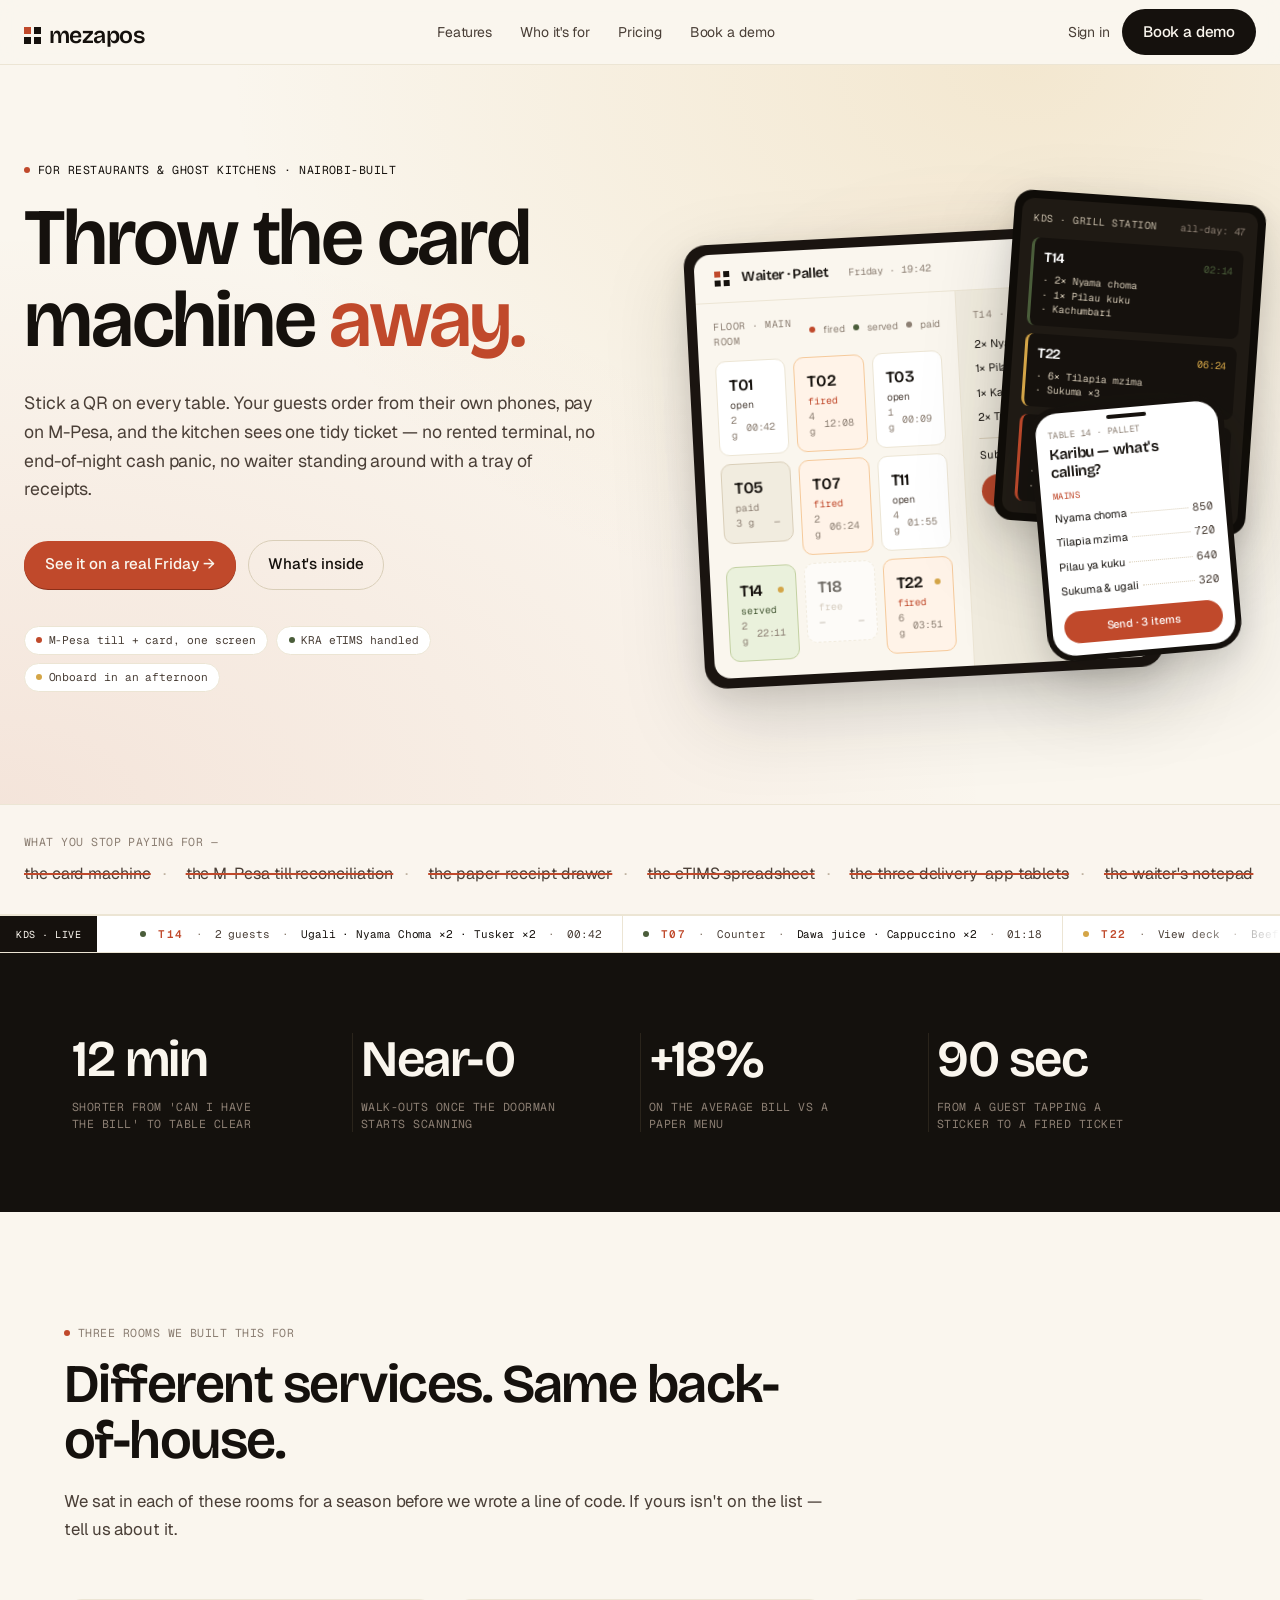
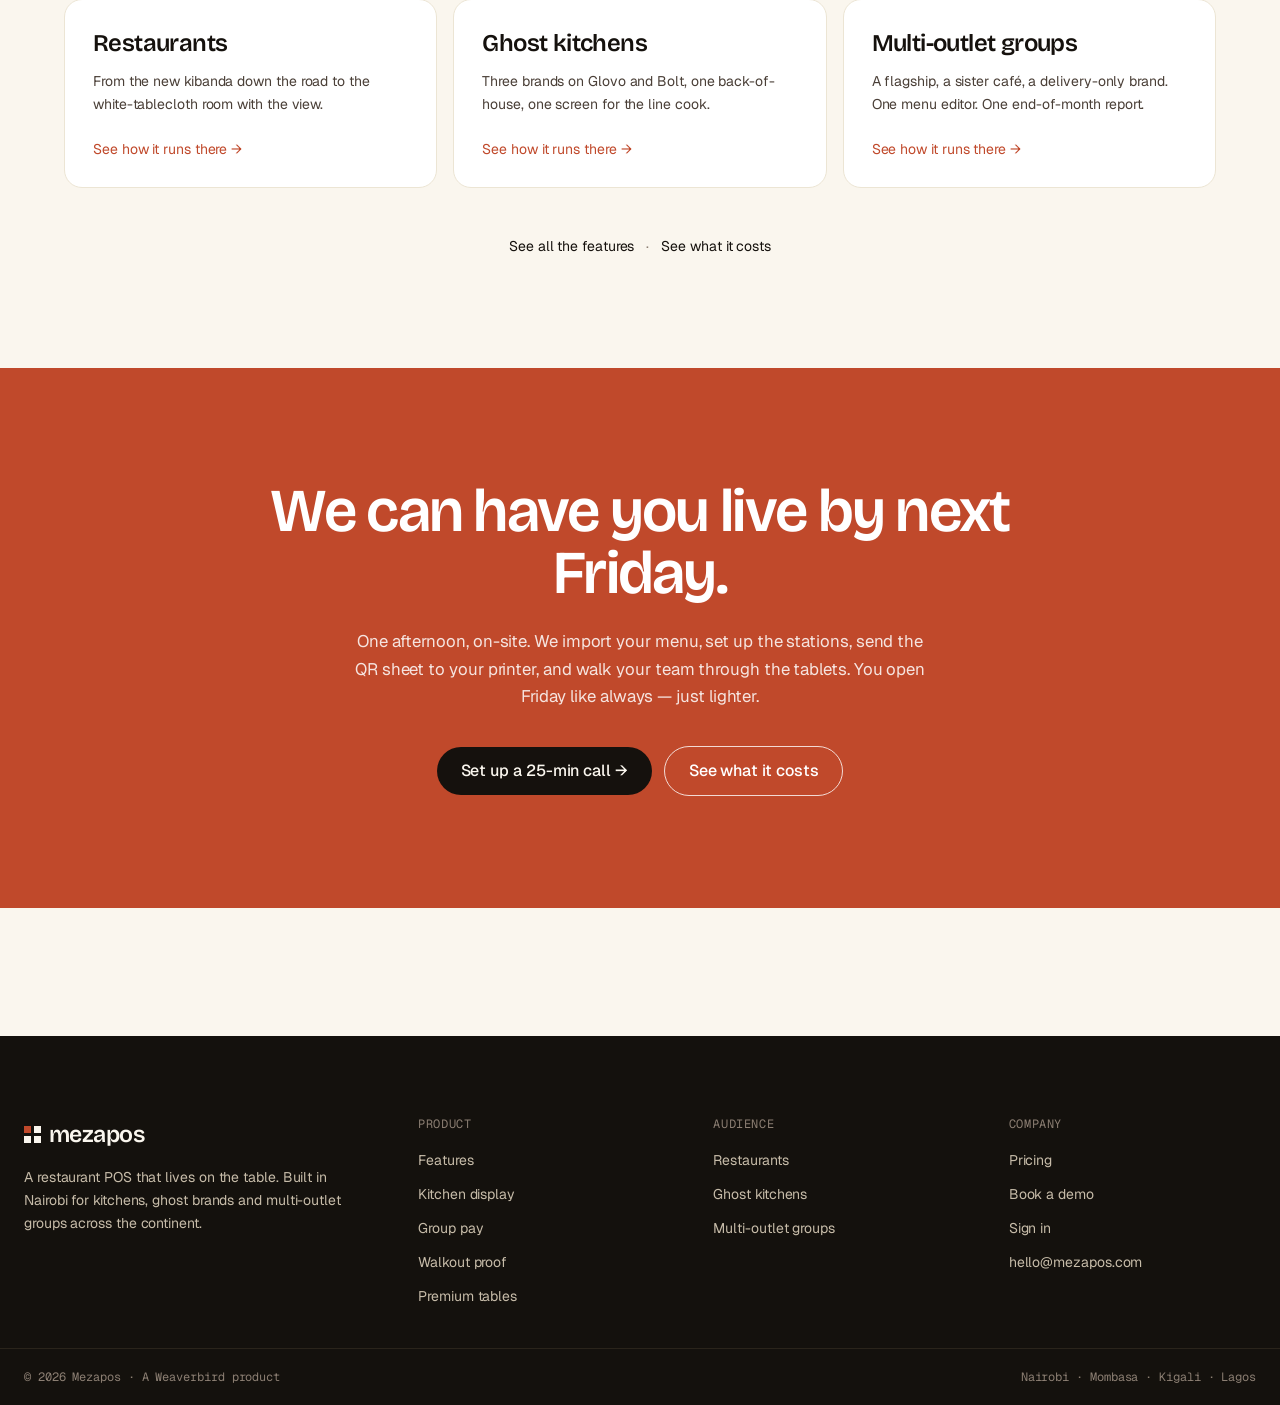
==== commit 2c3a47ca: "Deploy Mezapos website meza-apps/mezapos-website@985b9c725b896ef4c2fa8557a2611aace813add1" ====
--- a/index.html
+++ b/index.html
@@ -1 +1 @@
-<!DOCTYPE html><!--VI1OyDI8jTXhfLS0s7NR6--><html lang="en"><head><meta charSet="utf-8"/><meta name="viewport" content="width=device-width, initial-scale=1"/><link rel="stylesheet" href="/_next/static/chunks/ef352f9ce43c9cfb.css" data-precedence="next"/><link rel="preload" as="script" fetchPriority="low" href="/_next/static/chunks/78f17d245f44ecc2.js"/><script src="/_next/static/chunks/65b96ee02177b1b8.js" async=""></script><script src="/_next/static/chunks/c8d0931fee4b59a2.js" async=""></script><script src="/_next/static/chunks/3f893f5065855c86.js" async=""></script><script src="/_next/static/chunks/turbopack-a428b1386a372f87.js" async=""></script><script src="/_next/static/chunks/f341ce5ca02cf859.js" async=""></script><script src="/_next/static/chunks/aa5488182624ddef.js" async=""></script><script src="/_next/static/chunks/ccd5a61a4aa49379.js" async=""></script><link rel="preload" href="https://fonts.googleapis.com/css2?family=Bricolage+Grotesque:opsz,wght@12..96,400;12..96,500;12..96,600;12..96,700&amp;family=Geist:wght@300;400;500;600;700&amp;family=Geist+Mono:wght@400;500;600&amp;display=swap" as="style"/><link rel="preconnect" href="https://fonts.googleapis.com"/><link rel="preconnect" href="https://fonts.gstatic.com" crossorigin=""/><meta name="theme-color" content="#C0492B"/><title>Mezapos — The table is the till.</title><meta name="description" content="Table-anchored restaurant POS for Africa. QR ordering, kitchen display, group pay, walkout proof. Built for Nairobi kitchens — kalatas-ready, eTIMS-compliant."/><meta name="author" content="Mezapos"/><meta name="keywords" content="restaurant POS,QR ordering,kitchen display,KDS,table ordering,group bill split,ghost kitchen software,Nairobi POS,mpesa restaurant,eTIMS POS,Mezapos"/><meta name="robots" content="index, follow"/><link rel="stylesheet" href="https://fonts.googleapis.com/css2?family=Bricolage+Grotesque:opsz,wght@12..96,400;12..96,500;12..96,600;12..96,700&amp;family=Geist:wght@300;400;500;600;700&amp;family=Geist+Mono:wght@400;500;600&amp;display=swap"/><script src="/_next/static/chunks/a6dad97d9634a72d.js" noModule=""></script></head><body class="font-sans antialiased min-h-screen flex flex-col"><div hidden=""><!--$--><!--/$--></div><header class="sticky top-0 z-30 backdrop-blur-md bg-[var(--color-cream)]/85 border-b border-[var(--color-edge)]"><div class="mx-auto max-w-[1280px] px-6 h-16 flex items-center justify-between gap-6"><a aria-label="Mezapos home" class="shrink-0" href="/"><span class="inline-flex items-center gap-2 leading-none "><span aria-hidden="true" class="relative grid grid-cols-2 gap-[3px]"><span class="w-[7px] h-[7px] bg-[var(--color-paprika)]"></span><span class="w-[7px] h-[7px] bg-[var(--color-ink)]"></span><span class="w-[7px] h-[7px] bg-[var(--color-ink)]"></span><span class="w-[7px] h-[7px] bg-[var(--color-ink)]"></span></span><span class="font-display text-[1.45rem] font-semibold tracking-tight text-[var(--color-ink)]">mezapos</span></span></a><nav class="hidden md:flex items-center gap-7"><a class="text-sm text-[var(--color-ink-soft)] hover:text-[var(--color-ink)] transition-colors" href="/features/">Features</a><a class="text-sm text-[var(--color-ink-soft)] hover:text-[var(--color-ink)] transition-colors" href="/who/">Who it&#x27;s for</a><a class="text-sm text-[var(--color-ink-soft)] hover:text-[var(--color-ink)] transition-colors" href="/pricing/">Pricing</a><a class="text-sm text-[var(--color-ink-soft)] hover:text-[var(--color-ink)] transition-colors" href="/contact/">Book a demo</a></nav><div class="flex items-center gap-3"><a class="hidden sm:inline text-sm text-[var(--color-ink-soft)] hover:text-[var(--color-ink)] transition-colors" href="/mezapos/manage/">Sign in</a><a class="btn-primary text-sm" href="/contact/">Book a demo</a></div></div></header><main class="relative flex-1"><section class="hero-bg relative overflow-hidden"><div class="mx-auto max-w-[1280px] px-6 pt-16 pb-20 md:pt-24 md:pb-28 grid md:grid-cols-[1.05fr_1fr] gap-14 items-center"><div><div class="flex items-center gap-2 mb-5 rise rise-1"><span class="w-1.5 h-1.5 rounded-full bg-[var(--color-paprika)]"></span><span class="label-mono uppercase">For restaurants &amp; ghost kitchens · Nairobi-built</span></div><h1 class="h-display text-[3.2rem] sm:text-[4rem] md:text-[5rem] rise rise-2">Throw the card machine<!-- --> <span class="text-[var(--color-paprika)]">away.</span></h1><p class="mt-7 max-w-xl text-[1.1rem] leading-relaxed text-[var(--color-ink-soft)] rise rise-3">Stick a QR on every table. Your guests order from their own phones, pay on M-Pesa, and the kitchen sees one tidy ticket — no rented terminal, no end-of-night cash panic, no waiter standing around with a tray of receipts.</p><div class="mt-9 flex flex-wrap items-center gap-3 rise rise-4"><a class="btn-accent" href="/contact/">See it on a real Friday →</a><a class="btn-ghost" href="/features/">What&#x27;s inside</a></div><div class="mt-9 flex flex-wrap gap-2 rise rise-5"><span class="chip"><span class="chip-dot"></span>M-Pesa till + card, one screen</span><span class="chip"><span class="chip-dot" style="background:var(--color-sage)"></span>KRA eTIMS handled</span><span class="chip"><span class="chip-dot" style="background:var(--color-saffron)"></span>Onboard in an afternoon</span></div></div><div class="rise rise-3"><div class="relative w-full aspect-[5/4] max-w-[640px] mx-auto"><div aria-hidden="true" class="absolute inset-8 rounded-[40px] blur-3xl opacity-60" style="background:radial-gradient(ellipse at 50% 50%, rgba(212,165,71,0.35) 0%, rgba(192,73,43,0.15) 40%, transparent 70%)"></div><div class="absolute left-[2%] top-[8%] right-[18%] mock-glow" style="transform:rotate(-3deg)"><div class="rounded-[22px] p-2.5 bg-[#1A1410]"><div class="rounded-[16px] bg-[var(--color-cream)] overflow-hidden"><div class="px-5 py-3 flex items-center justify-between border-b border-[var(--color-edge)]"><div class="flex items-center gap-3"><span class="grid grid-cols-2 gap-[3px]"><span class="w-[6px] h-[6px] bg-[var(--color-paprika)]"></span><span class="w-[6px] h-[6px] bg-[var(--color-ink)]"></span><span class="w-[6px] h-[6px] bg-[var(--color-ink)]"></span><span class="w-[6px] h-[6px] bg-[var(--color-ink)]"></span></span><span class="font-display font-semibold text-sm">Waiter · Pallet</span><span class="font-mono text-[10px] text-[var(--color-ink-mute)] ml-2">Friday · 19:42</span></div><div class="flex items-center gap-2"><span class="font-mono text-[10px] text-[var(--color-ink-mute)]">Aisha</span><span class="w-6 h-6 rounded-full bg-[var(--color-paprika)] text-white flex items-center justify-center font-display text-[11px]">A</span></div></div><div class="grid grid-cols-[1fr_180px]"><div class="p-4"><div class="flex items-center justify-between mb-3"><span class="font-mono text-[10px] uppercase tracking-wider text-[var(--color-ink-mute)]">Floor · Main room</span><div class="flex items-center gap-2 text-[10px]"><span class="w-1.5 h-1.5 rounded-full" style="background:var(--color-paprika)"></span> <span class="text-[var(--color-ink-mute)]">fired</span><span class="w-1.5 h-1.5 rounded-full" style="background:var(--color-sage)"></span>    <span class="text-[var(--color-ink-mute)]">served</span><span class="w-1.5 h-1.5 rounded-full" style="background:var(--color-ink-mute)"></span><span class="text-[var(--color-ink-mute)]">paid</span></div></div><div class="grid grid-cols-3 gap-2"><div class="relative p-3 rounded-[10px] border bg-white border-[var(--color-edge)] aspect-[5/4] flex flex-col justify-between"><div class="flex items-center justify-between"><span class="font-display font-semibold text-base text-[var(--color-ink)]">T01</span></div><div><div class="font-mono text-[10px] text-[var(--color-ink-soft)]">open</div><div class="font-mono text-[10px] text-[var(--color-ink-mute)] flex items-center justify-between"><span>2 g</span><span>00:42</span></div></div></div><div class="relative p-3 rounded-[10px] border bg-[#FFF3E8] border-[#F5C99A] aspect-[5/4] flex flex-col justify-between"><div class="flex items-center justify-between"><span class="font-display font-semibold text-base text-[var(--color-ink)]">T02</span></div><div><div class="font-mono text-[10px] text-[var(--color-paprika)]">fired</div><div class="font-mono text-[10px] text-[var(--color-ink-mute)] flex items-center justify-between"><span>4 g</span><span>12:08</span></div></div></div><div class="relative p-3 rounded-[10px] border bg-white border-[var(--color-edge)] aspect-[5/4] flex flex-col justify-between"><div class="flex items-center justify-between"><span class="font-display font-semibold text-base text-[var(--color-ink)]">T03</span></div><div><div class="font-mono text-[10px] text-[var(--color-ink-soft)]">open</div><div class="font-mono text-[10px] text-[var(--color-ink-mute)] flex items-center justify-between"><span>1 g</span><span>00:09</span></div></div></div><div class="relative p-3 rounded-[10px] border bg-[#F1ECDF] border-[var(--color-edge-strong)] aspect-[5/4] flex flex-col justify-between"><div class="flex items-center justify-between"><span class="font-display font-semibold text-base text-[var(--color-ink)]">T05</span></div><div><div class="font-mono text-[10px] text-[var(--color-ink-mute)]">paid</div><div class="font-mono text-[10px] text-[var(--color-ink-mute)] flex items-center justify-between"><span>3 g</span><span>—</span></div></div></div><div class="relative p-3 rounded-[10px] border bg-[#FFF3E8] border-[#F5C99A] aspect-[5/4] flex flex-col justify-between"><div class="flex items-center justify-between"><span class="font-display font-semibold text-base text-[var(--color-ink)]">T07</span></div><div><div class="font-mono text-[10px] text-[var(--color-paprika)]">fired</div><div class="font-mono text-[10px] text-[var(--color-ink-mute)] flex items-center justify-between"><span>2 g</span><span>06:24</span></div></div></div><div class="relative p-3 rounded-[10px] border bg-white border-[var(--color-edge)] aspect-[5/4] flex flex-col justify-between"><div class="flex items-center justify-between"><span class="font-display font-semibold text-base text-[var(--color-ink)]">T11</span></div><div><div class="font-mono text-[10px] text-[var(--color-ink-soft)]">open</div><div class="font-mono text-[10px] text-[var(--color-ink-mute)] flex items-center justify-between"><span>4 g</span><span>01:55</span></div></div></div><div class="relative p-3 rounded-[10px] border bg-[#EAF1DC] border-[#C2D0A1] aspect-[5/4] flex flex-col justify-between"><div class="flex items-center justify-between"><span class="font-display font-semibold text-base text-[var(--color-ink)]">T14</span><span class="w-1.5 h-1.5 rounded-full bg-[var(--color-saffron)]" title="premium"></span></div><div><div class="font-mono text-[10px] text-[var(--color-sage)]">served</div><div class="font-mono text-[10px] text-[var(--color-ink-mute)] flex items-center justify-between"><span>2 g</span><span>22:11</span></div></div></div><div class="relative p-3 rounded-[10px] border bg-white border-dashed border-[var(--color-edge)] opacity-60 aspect-[5/4] flex flex-col justify-between"><div class="flex items-center justify-between"><span class="font-display font-semibold text-base text-[var(--color-ink)]">T18</span></div><div><div class="font-mono text-[10px] text-[var(--color-ink-faint)]">free</div><div class="font-mono text-[10px] text-[var(--color-ink-mute)] flex items-center justify-between"><span>—</span><span>—</span></div></div></div><div class="relative p-3 rounded-[10px] border bg-[#FFF3E8] border-[#F5C99A] aspect-[5/4] flex flex-col justify-between"><div class="flex items-center justify-between"><span class="font-display font-semibold text-base text-[var(--color-ink)]">T22</span><span class="w-1.5 h-1.5 rounded-full bg-[var(--color-saffron)]" title="premium"></span></div><div><div class="font-mono text-[10px] text-[var(--color-paprika)]">fired</div><div class="font-mono text-[10px] text-[var(--color-ink-mute)] flex items-center justify-between"><span>6 g</span><span>03:51</span></div></div></div></div></div><div class="border-l border-[var(--color-edge)] bg-[var(--color-cream-deep)] p-4"><div class="flex items-center justify-between"><span class="font-mono text-[10px] uppercase tracking-wider text-[var(--color-ink-mute)]">T14 · 2 guests</span><span class="px-1.5 py-0.5 rounded-full bg-[var(--color-saffron)]/30 text-[var(--color-ink)] font-mono text-[9px]">+15%</span></div><ul class="mt-3 space-y-2 text-[11px]"><li class="flex items-baseline"><span class="text-[var(--color-ink)]">2× Nyama choma</span><span class="flex-1 mx-1 border-b border-dotted border-[var(--color-edge-strong)] translate-y-[-3px]"></span><span class="font-mono text-[var(--color-ink-soft)]">1,700</span></li><li class="flex items-baseline"><span class="text-[var(--color-ink)]">1× Pilau kuku</span><span class="flex-1 mx-1 border-b border-dotted border-[var(--color-edge-strong)] translate-y-[-3px]"></span><span class="font-mono text-[var(--color-ink-soft)]">  640</span></li><li class="flex items-baseline"><span class="text-[var(--color-ink)]">1× Kachumbari</span><span class="flex-1 mx-1 border-b border-dotted border-[var(--color-edge-strong)] translate-y-[-3px]"></span><span class="font-mono text-[var(--color-ink-soft)]">  120</span></li><li class="flex items-baseline"><span class="text-[var(--color-ink)]">2× Tusker</span><span class="flex-1 mx-1 border-b border-dotted border-[var(--color-edge-strong)] translate-y-[-3px]"></span><span class="font-mono text-[var(--color-ink-soft)]">  480</span></li></ul><div class="mt-3 pt-2 border-t border-[var(--color-edge-strong)] flex items-baseline text-[11px]"><span class="font-mono text-[var(--color-ink)]">Subtotal</span><span class="flex-1"></span><span class="font-mono font-semibold">2,940</span></div><button class="mt-3 w-full py-2 rounded-full bg-[var(--color-paprika)] text-white text-[11px] font-medium">Send to kitchen</button></div></div></div></div></div><div class="absolute right-0 top-0 w-[44%] mock-glow" style="transform:rotate(4deg)"><div class="rounded-[18px] p-2 bg-[#0F0C08]"><div class="rounded-[12px] bg-[#1F1A14] p-3"><div class="flex items-center justify-between mb-3"><span class="font-mono text-[10px] tracking-wider uppercase text-[#C7BCA9]">KDS · Grill station</span><span class="font-mono text-[10px] text-[#8C7F73]">all-day: 47</span></div><div class="space-y-2"><div class="rounded-[8px] bg-[#15110D] border-l-[3px] p-2.5" style="border-left-color:var(--color-go)"><div class="flex items-center justify-between"><span class="font-display font-semibold text-sm text-white">T14</span><span class="font-mono text-[10px]" style="color:var(--color-go)">02:14</span></div><ul class="mt-1.5 text-[10px] text-[#D7CCB8] font-mono leading-tight space-y-0.5"><li>· <!-- -->2× Nyama choma</li><li>· <!-- -->1× Pilau kuku</li><li>· <!-- -->Kachumbari</li></ul></div><div class="rounded-[8px] bg-[#15110D] border-l-[3px] p-2.5" style="border-left-color:var(--color-warm)"><div class="flex items-center justify-between"><span class="font-display font-semibold text-sm text-white">T22</span><span class="font-mono text-[10px]" style="color:var(--color-warm)">06:24</span></div><ul class="mt-1.5 text-[10px] text-[#D7CCB8] font-mono leading-tight space-y-0.5"><li>· <!-- -->6× Tilapia mzima</li><li>· <!-- -->Sukuma ×3</li></ul></div><div class="rounded-[8px] bg-[#15110D] border-l-[3px] p-2.5" style="border-left-color:var(--color-late)"><div class="flex items-center justify-between"><span class="font-display font-semibold text-sm text-white">T03</span><span class="font-mono text-[10px]" style="color:var(--color-late)">11:08</span></div><ul class="mt-1.5 text-[10px] text-[#D7CCB8] font-mono leading-tight space-y-0.5"><li>· <!-- -->Mukimo</li><li>· <!-- -->Beef stew</li><li>· <!-- -->Chapati ×2</li></ul></div></div></div></div></div><div class="absolute right-[4%] bottom-0 w-[34%] mock-glow" style="transform:rotate(-5deg)"><div class="rounded-[28px] p-1.5 bg-[#15110D]"><div class="rounded-[22px] bg-white overflow-hidden"><div class="h-4 flex items-center justify-center"><div class="w-10 h-1 rounded-full bg-[#15110D]"></div></div><div class="px-3 pb-2"><div class="font-mono text-[9px] tracking-wider uppercase text-[var(--color-ink-mute)]">Table 14 · Pallet</div><div class="font-display font-semibold text-[15px] leading-tight text-[var(--color-ink)] mt-0.5">Karibu — what&#x27;s calling?</div></div><div class="px-3"><div class="font-mono text-[9px] tracking-wider uppercase text-[var(--color-paprika)]">Mains</div></div><ul class="px-3 pb-3 mt-1.5 space-y-2"><li class="flex items-baseline text-[11px]"><span class="text-[var(--color-ink)]">Nyama choma</span><span class="flex-1 mx-1 border-b border-dotted border-[var(--color-edge-strong)] translate-y-[-3px]"></span><span class="font-mono text-[var(--color-ink-soft)]">850</span></li><li class="flex items-baseline text-[11px]"><span class="text-[var(--color-ink)]">Tilapia mzima</span><span class="flex-1 mx-1 border-b border-dotted border-[var(--color-edge-strong)] translate-y-[-3px]"></span><span class="font-mono text-[var(--color-ink-soft)]">720</span></li><li class="flex items-baseline text-[11px]"><span class="text-[var(--color-ink)]">Pilau ya kuku</span><span class="flex-1 mx-1 border-b border-dotted border-[var(--color-edge-strong)] translate-y-[-3px]"></span><span class="font-mono text-[var(--color-ink-soft)]">640</span></li><li class="flex items-baseline text-[11px]"><span class="text-[var(--color-ink)]">Sukuma &amp; ugali</span><span class="flex-1 mx-1 border-b border-dotted border-[var(--color-edge-strong)] translate-y-[-3px]"></span><span class="font-mono text-[var(--color-ink-soft)]">320</span></li></ul><div class="px-3 pb-3"><button class="w-full rounded-full bg-[var(--color-paprika)] text-white text-[11px] font-medium py-2">Send · 3 items</button></div></div></div></div></div></div></div></section><section class="border-y border-[var(--color-edge)] bg-[var(--color-cream)]/60"><div class="mx-auto max-w-[1280px] px-6 py-7 flex flex-wrap items-center gap-x-6 gap-y-3"><span class="label-mono uppercase text-[var(--color-ink-mute)] shrink-0">What you stop paying for —</span><div class="flex flex-wrap items-center gap-x-5 gap-y-2"><span class="flex items-center gap-3"><span class="text-[var(--color-ink-soft)] line-through decoration-[var(--color-paprika)] decoration-[1.5px]">the card machine</span><span class="text-[var(--color-ink-faint)]">·</span></span><span class="flex items-center gap-3"><span class="text-[var(--color-ink-soft)] line-through decoration-[var(--color-paprika)] decoration-[1.5px]">the M-Pesa till reconciliation</span><span class="text-[var(--color-ink-faint)]">·</span></span><span class="flex items-center gap-3"><span class="text-[var(--color-ink-soft)] line-through decoration-[var(--color-paprika)] decoration-[1.5px]">the paper-receipt drawer</span><span class="text-[var(--color-ink-faint)]">·</span></span><span class="flex items-center gap-3"><span class="text-[var(--color-ink-soft)] line-through decoration-[var(--color-paprika)] decoration-[1.5px]">the eTIMS spreadsheet</span><span class="text-[var(--color-ink-faint)]">·</span></span><span class="flex items-center gap-3"><span class="text-[var(--color-ink-soft)] line-through decoration-[var(--color-paprika)] decoration-[1.5px]">the three delivery-app tablets</span><span class="text-[var(--color-ink-faint)]">·</span></span><span class="flex items-center gap-3"><span class="text-[var(--color-ink-soft)] line-through decoration-[var(--color-paprika)] decoration-[1.5px]">the waiter&#x27;s notepad</span></span></div></div></section><div class="relative border-y border-[var(--color-edge)] bg-[var(--color-paper)] overflow-hidden marquee-pause"><div class="pointer-events-none absolute inset-y-0 left-0 w-24 z-10 bg-gradient-to-r from-[var(--color-paper)] to-transparent"></div><div class="pointer-events-none absolute inset-y-0 right-0 w-24 z-10 bg-gradient-to-l from-[var(--color-paper)] to-transparent"></div><div class="absolute left-0 top-0 bottom-0 z-20 flex items-center px-4 bg-[var(--color-ink)] text-[var(--color-cream)]"><span class="font-mono text-[10px] tracking-wider uppercase">KDS · Live</span></div><div class="pl-[120px]"><div class="marquee-track"><div class="flex items-center gap-3 px-5 py-2.5 border-r border-[var(--color-edge)] whitespace-nowrap shrink-0"><span class="w-1.5 h-1.5 rounded-full" style="background:var(--color-go)" aria-hidden="true"></span><span class="font-mono text-[11px] tracking-[0.14em] text-[var(--color-paprika)] font-semibold">T14</span><span class="font-mono text-[11px] text-[var(--color-ink-mute)]">·</span><span class="font-mono text-[11px] text-[var(--color-ink-soft)]">2 guests</span><span class="font-mono text-[11px] text-[var(--color-ink-mute)]">·</span><span class="font-mono text-[11px] text-[var(--color-ink)]">Ugali · Nyama Choma ×2 · Tusker ×2</span><span class="font-mono text-[11px] text-[var(--color-ink-mute)]">·</span><span class="font-mono text-[11px] text-[var(--color-ink-soft)]">00:42</span></div><div class="flex items-center gap-3 px-5 py-2.5 border-r border-[var(--color-edge)] whitespace-nowrap shrink-0"><span class="w-1.5 h-1.5 rounded-full" style="background:var(--color-go)" aria-hidden="true"></span><span class="font-mono text-[11px] tracking-[0.14em] text-[var(--color-paprika)] font-semibold">T07</span><span class="font-mono text-[11px] text-[var(--color-ink-mute)]">·</span><span class="font-mono text-[11px] text-[var(--color-ink-soft)]">Counter</span><span class="font-mono text-[11px] text-[var(--color-ink-mute)]">·</span><span class="font-mono text-[11px] text-[var(--color-ink)]">Dawa juice · Cappuccino ×2</span><span class="font-mono text-[11px] text-[var(--color-ink-mute)]">·</span><span class="font-mono text-[11px] text-[var(--color-ink-soft)]">01:18</span></div><div class="flex items-center gap-3 px-5 py-2.5 border-r border-[var(--color-edge)] whitespace-nowrap shrink-0"><span class="w-1.5 h-1.5 rounded-full" style="background:var(--color-warm)" aria-hidden="true"></span><span class="font-mono text-[11px] tracking-[0.14em] text-[var(--color-paprika)] font-semibold">T22</span><span class="font-mono text-[11px] text-[var(--color-ink-mute)]">·</span><span class="font-mono text-[11px] text-[var(--color-ink-soft)]">View deck</span><span class="font-mono text-[11px] text-[var(--color-ink-mute)]">·</span><span class="font-mono text-[11px] text-[var(--color-ink)]">Beef samosa ×3 · Passion juice</span><span class="font-mono text-[11px] text-[var(--color-ink-mute)]">·</span><span class="font-mono text-[11px] text-[var(--color-ink-soft)]">03:51</span></div><div class="flex items-center gap-3 px-5 py-2.5 border-r border-[var(--color-edge)] whitespace-nowrap shrink-0"><span class="w-1.5 h-1.5 rounded-full" style="background:var(--color-go)" aria-hidden="true"></span><span class="font-mono text-[11px] tracking-[0.14em] text-[var(--color-paprika)] font-semibold">T03</span><span class="font-mono text-[11px] text-[var(--color-ink-mute)]">·</span><span class="font-mono text-[11px] text-[var(--color-ink-soft)]">1 guest</span><span class="font-mono text-[11px] text-[var(--color-ink-mute)]">·</span><span class="font-mono text-[11px] text-[var(--color-ink)]">Pilau ya kuku · Kachumbari · Soda — premium</span><span class="font-mono text-[11px] text-[var(--color-ink-mute)]">·</span><span class="font-mono text-[11px] text-[var(--color-ink-soft)]">00:09</span></div><div class="flex items-center gap-3 px-5 py-2.5 border-r border-[var(--color-edge)] whitespace-nowrap shrink-0"><span class="w-1.5 h-1.5 rounded-full" style="background:var(--color-late)" aria-hidden="true"></span><span class="font-mono text-[11px] tracking-[0.14em] text-[var(--color-paprika)] font-semibold">T18</span><span class="font-mono text-[11px] text-[var(--color-ink-mute)]">·</span><span class="font-mono text-[11px] text-[var(--color-ink-soft)]">4 guests</span><span class="font-mono text-[11px] text-[var(--color-ink-mute)]">·</span><span class="font-mono text-[11px] text-[var(--color-ink)]">Tilapia ×2 · Sukuma · Ugali ×4 · Krest ×4</span><span class="font-mono text-[11px] text-[var(--color-ink-mute)]">·</span><span class="font-mono text-[11px] text-[var(--color-ink-soft)]">06:24</span></div><div class="flex items-center gap-3 px-5 py-2.5 border-r border-[var(--color-edge)] whitespace-nowrap shrink-0"><span class="w-1.5 h-1.5 rounded-full" style="background:var(--color-go)" aria-hidden="true"></span><span class="font-mono text-[11px] tracking-[0.14em] text-[var(--color-paprika)] font-semibold">T11</span><span class="font-mono text-[11px] text-[var(--color-ink-mute)]">·</span><span class="font-mono text-[11px] text-[var(--color-ink-soft)]">Patio</span><span class="font-mono text-[11px] text-[var(--color-ink-mute)]">·</span><span class="font-mono text-[11px] text-[var(--color-ink)]">Cappuccino · Mandazi ×2</span><span class="font-mono text-[11px] text-[var(--color-ink-mute)]">·</span><span class="font-mono text-[11px] text-[var(--color-ink-soft)]">00:55</span></div><div class="flex items-center gap-3 px-5 py-2.5 border-r border-[var(--color-edge)] whitespace-nowrap shrink-0"><span class="w-1.5 h-1.5 rounded-full" style="background:var(--color-warm)" aria-hidden="true"></span><span class="font-mono text-[11px] tracking-[0.14em] text-[var(--color-paprika)] font-semibold">T05</span><span class="font-mono text-[11px] text-[var(--color-ink-mute)]">·</span><span class="font-mono text-[11px] text-[var(--color-ink-soft)]">3 guests</span><span class="font-mono text-[11px] text-[var(--color-ink-mute)]">·</span><span class="font-mono text-[11px] text-[var(--color-ink)]">Mukimo · Nyama choma · White wine</span><span class="font-mono text-[11px] text-[var(--color-ink-mute)]">·</span><span class="font-mono text-[11px] text-[var(--color-ink-soft)]">02:33</span></div><div class="flex items-center gap-3 px-5 py-2.5 border-r border-[var(--color-edge)] whitespace-nowrap shrink-0"><span class="w-1.5 h-1.5 rounded-full" style="background:var(--color-warm)" aria-hidden="true"></span><span class="font-mono text-[11px] tracking-[0.14em] text-[var(--color-paprika)] font-semibold">T29</span><span class="font-mono text-[11px] text-[var(--color-ink-mute)]">·</span><span class="font-mono text-[11px] text-[var(--color-ink-soft)]">Ghost</span><span class="font-mono text-[11px] text-[var(--color-ink-mute)]">·</span><span class="font-mono text-[11px] text-[var(--color-ink)]">Bowl: jollof + grilled chicken (Glovo)</span><span class="font-mono text-[11px] text-[var(--color-ink-mute)]">·</span><span class="font-mono text-[11px] text-[var(--color-ink-soft)]">04:12</span></div><div class="flex items-center gap-3 px-5 py-2.5 border-r border-[var(--color-edge)] whitespace-nowrap shrink-0"><span class="w-1.5 h-1.5 rounded-full" style="background:var(--color-go)" aria-hidden="true"></span><span class="font-mono text-[11px] tracking-[0.14em] text-[var(--color-paprika)] font-semibold">T14</span><span class="font-mono text-[11px] text-[var(--color-ink-mute)]">·</span><span class="font-mono text-[11px] text-[var(--color-ink-soft)]">2 guests</span><span class="font-mono text-[11px] text-[var(--color-ink-mute)]">·</span><span class="font-mono text-[11px] text-[var(--color-ink)]">Ugali · Nyama Choma ×2 · Tusker ×2</span><span class="font-mono text-[11px] text-[var(--color-ink-mute)]">·</span><span class="font-mono text-[11px] text-[var(--color-ink-soft)]">00:42</span></div><div class="flex items-center gap-3 px-5 py-2.5 border-r border-[var(--color-edge)] whitespace-nowrap shrink-0"><span class="w-1.5 h-1.5 rounded-full" style="background:var(--color-go)" aria-hidden="true"></span><span class="font-mono text-[11px] tracking-[0.14em] text-[var(--color-paprika)] font-semibold">T07</span><span class="font-mono text-[11px] text-[var(--color-ink-mute)]">·</span><span class="font-mono text-[11px] text-[var(--color-ink-soft)]">Counter</span><span class="font-mono text-[11px] text-[var(--color-ink-mute)]">·</span><span class="font-mono text-[11px] text-[var(--color-ink)]">Dawa juice · Cappuccino ×2</span><span class="font-mono text-[11px] text-[var(--color-ink-mute)]">·</span><span class="font-mono text-[11px] text-[var(--color-ink-soft)]">01:18</span></div><div class="flex items-center gap-3 px-5 py-2.5 border-r border-[var(--color-edge)] whitespace-nowrap shrink-0"><span class="w-1.5 h-1.5 rounded-full" style="background:var(--color-warm)" aria-hidden="true"></span><span class="font-mono text-[11px] tracking-[0.14em] text-[var(--color-paprika)] font-semibold">T22</span><span class="font-mono text-[11px] text-[var(--color-ink-mute)]">·</span><span class="font-mono text-[11px] text-[var(--color-ink-soft)]">View deck</span><span class="font-mono text-[11px] text-[var(--color-ink-mute)]">·</span><span class="font-mono text-[11px] text-[var(--color-ink)]">Beef samosa ×3 · Passion juice</span><span class="font-mono text-[11px] text-[var(--color-ink-mute)]">·</span><span class="font-mono text-[11px] text-[var(--color-ink-soft)]">03:51</span></div><div class="flex items-center gap-3 px-5 py-2.5 border-r border-[var(--color-edge)] whitespace-nowrap shrink-0"><span class="w-1.5 h-1.5 rounded-full" style="background:var(--color-go)" aria-hidden="true"></span><span class="font-mono text-[11px] tracking-[0.14em] text-[var(--color-paprika)] font-semibold">T03</span><span class="font-mono text-[11px] text-[var(--color-ink-mute)]">·</span><span class="font-mono text-[11px] text-[var(--color-ink-soft)]">1 guest</span><span class="font-mono text-[11px] text-[var(--color-ink-mute)]">·</span><span class="font-mono text-[11px] text-[var(--color-ink)]">Pilau ya kuku · Kachumbari · Soda — premium</span><span class="font-mono text-[11px] text-[var(--color-ink-mute)]">·</span><span class="font-mono text-[11px] text-[var(--color-ink-soft)]">00:09</span></div><div class="flex items-center gap-3 px-5 py-2.5 border-r border-[var(--color-edge)] whitespace-nowrap shrink-0"><span class="w-1.5 h-1.5 rounded-full" style="background:var(--color-late)" aria-hidden="true"></span><span class="font-mono text-[11px] tracking-[0.14em] text-[var(--color-paprika)] font-semibold">T18</span><span class="font-mono text-[11px] text-[var(--color-ink-mute)]">·</span><span class="font-mono text-[11px] text-[var(--color-ink-soft)]">4 guests</span><span class="font-mono text-[11px] text-[var(--color-ink-mute)]">·</span><span class="font-mono text-[11px] text-[var(--color-ink)]">Tilapia ×2 · Sukuma · Ugali ×4 · Krest ×4</span><span class="font-mono text-[11px] text-[var(--color-ink-mute)]">·</span><span class="font-mono text-[11px] text-[var(--color-ink-soft)]">06:24</span></div><div class="flex items-center gap-3 px-5 py-2.5 border-r border-[var(--color-edge)] whitespace-nowrap shrink-0"><span class="w-1.5 h-1.5 rounded-full" style="background:var(--color-go)" aria-hidden="true"></span><span class="font-mono text-[11px] tracking-[0.14em] text-[var(--color-paprika)] font-semibold">T11</span><span class="font-mono text-[11px] text-[var(--color-ink-mute)]">·</span><span class="font-mono text-[11px] text-[var(--color-ink-soft)]">Patio</span><span class="font-mono text-[11px] text-[var(--color-ink-mute)]">·</span><span class="font-mono text-[11px] text-[var(--color-ink)]">Cappuccino · Mandazi ×2</span><span class="font-mono text-[11px] text-[var(--color-ink-mute)]">·</span><span class="font-mono text-[11px] text-[var(--color-ink-soft)]">00:55</span></div><div class="flex items-center gap-3 px-5 py-2.5 border-r border-[var(--color-edge)] whitespace-nowrap shrink-0"><span class="w-1.5 h-1.5 rounded-full" style="background:var(--color-warm)" aria-hidden="true"></span><span class="font-mono text-[11px] tracking-[0.14em] text-[var(--color-paprika)] font-semibold">T05</span><span class="font-mono text-[11px] text-[var(--color-ink-mute)]">·</span><span class="font-mono text-[11px] text-[var(--color-ink-soft)]">3 guests</span><span class="font-mono text-[11px] text-[var(--color-ink-mute)]">·</span><span class="font-mono text-[11px] text-[var(--color-ink)]">Mukimo · Nyama choma · White wine</span><span class="font-mono text-[11px] text-[var(--color-ink-mute)]">·</span><span class="font-mono text-[11px] text-[var(--color-ink-soft)]">02:33</span></div><div class="flex items-center gap-3 px-5 py-2.5 border-r border-[var(--color-edge)] whitespace-nowrap shrink-0"><span class="w-1.5 h-1.5 rounded-full" style="background:var(--color-warm)" aria-hidden="true"></span><span class="font-mono text-[11px] tracking-[0.14em] text-[var(--color-paprika)] font-semibold">T29</span><span class="font-mono text-[11px] text-[var(--color-ink-mute)]">·</span><span class="font-mono text-[11px] text-[var(--color-ink-soft)]">Ghost</span><span class="font-mono text-[11px] text-[var(--color-ink-mute)]">·</span><span class="font-mono text-[11px] text-[var(--color-ink)]">Bowl: jollof + grilled chicken (Glovo)</span><span class="font-mono text-[11px] text-[var(--color-ink-mute)]">·</span><span class="font-mono text-[11px] text-[var(--color-ink-soft)]">04:12</span></div></div></div></div><section class="section-dark"><div class="mx-auto max-w-[1200px] px-6 py-20 grid grid-cols-2 md:grid-cols-4 gap-y-10"><div class="px-2 "><div class="h-display text-[2.8rem] md:text-[3.2rem] leading-none text-[var(--color-cream)]">12 min</div><div class="mt-3 label-mono uppercase text-[#8C7F73] max-w-[200px]">Shorter from &#x27;can I have the bill&#x27; to table clear</div></div><div class="px-2 md:border-l border-[#2A241B]"><div class="h-display text-[2.8rem] md:text-[3.2rem] leading-none text-[var(--color-cream)]">Near-0</div><div class="mt-3 label-mono uppercase text-[#8C7F73] max-w-[200px]">Walk-outs once the doorman starts scanning</div></div><div class="px-2 md:border-l border-[#2A241B]"><div class="h-display text-[2.8rem] md:text-[3.2rem] leading-none text-[var(--color-cream)]">+18%</div><div class="mt-3 label-mono uppercase text-[#8C7F73] max-w-[200px]">On the average bill vs a paper menu</div></div><div class="px-2 md:border-l border-[#2A241B]"><div class="h-display text-[2.8rem] md:text-[3.2rem] leading-none text-[var(--color-cream)]">90 sec</div><div class="mt-3 label-mono uppercase text-[#8C7F73] max-w-[200px]">From a guest tapping a sticker to a fired ticket</div></div></div></section><section class=" relative"><div class="mx-auto max-w-[1200px] px-6 py-24 md:py-28"><div class="max-w-3xl"><div class="flex items-center gap-2 mb-4"><span class="w-1.5 h-1.5 rounded-full" style="background:var(--color-paprika)"></span><span class="label-mono uppercase" style="color:var(--color-ink-mute)">Three rooms we built this for</span></div><h2 class="h-display text-[2.4rem] md:text-[3.4rem]">Different services. Same back-of-house.</h2><p class="mt-5 text-[1.05rem] leading-relaxed" style="color:var(--color-ink-soft)">We sat in each of these rooms for a season before we wrote a line of code. If yours isn&#x27;t on the list — tell us about it.</p></div><div class="mt-14"><div class="grid md:grid-cols-3 gap-4"><article class="card p-7 flex flex-col"><h3 class="font-display text-[1.5rem] font-semibold text-[var(--color-ink)] leading-tight">Restaurants</h3><p class="mt-3 text-sm text-[var(--color-ink-soft)] leading-relaxed flex-1">From the new kibanda down the road to the white-tablecloth room with the view.</p><a class="mt-6 text-sm text-[var(--color-paprika)] hover:text-[var(--color-paprika-deep)] inline-flex items-center gap-1" href="/who/#restaurants">See how it runs there →</a></article><article class="card p-7 flex flex-col"><h3 class="font-display text-[1.5rem] font-semibold text-[var(--color-ink)] leading-tight">Ghost kitchens</h3><p class="mt-3 text-sm text-[var(--color-ink-soft)] leading-relaxed flex-1">Three brands on Glovo and Bolt, one back-of-house, one screen for the line cook.</p><a class="mt-6 text-sm text-[var(--color-paprika)] hover:text-[var(--color-paprika-deep)] inline-flex items-center gap-1" href="/who/#ghost">See how it runs there →</a></article><article class="card p-7 flex flex-col"><h3 class="font-display text-[1.5rem] font-semibold text-[var(--color-ink)] leading-tight">Multi-outlet groups</h3><p class="mt-3 text-sm text-[var(--color-ink-soft)] leading-relaxed flex-1">A flagship, a sister café, a delivery-only brand. One menu editor. One end-of-month report.</p><a class="mt-6 text-sm text-[var(--color-paprika)] hover:text-[var(--color-paprika-deep)] inline-flex items-center gap-1" href="/who/#multi">See how it runs there →</a></article></div><div class="mt-12 flex flex-wrap items-center justify-center gap-3 text-sm text-[var(--color-ink-mute)]"><a class="text-[var(--color-ink)] hover:text-[var(--color-paprika)] underline-offset-4 hover:underline" href="/features/">See all the features</a><span>·</span><a class="text-[var(--color-ink)] hover:text-[var(--color-paprika)] underline-offset-4 hover:underline" href="/pricing/">See what it costs</a></div></div></div></section><section class="relative bg-[var(--color-paprika)] text-white overflow-hidden"><div aria-hidden="true" class="absolute inset-0 opacity-[0.10] mix-blend-overlay" style="background-image:radial-gradient(circle at 1px 1px, white 1px, transparent 1.5px);background-size:16px 16px"></div><div class="mx-auto max-w-[1100px] px-6 py-24 md:py-28 relative text-center"><h2 class="h-display text-[2.6rem] md:text-[3.8rem] max-w-3xl mx-auto">We can have you live by next Friday.</h2><p class="mt-6 max-w-xl mx-auto text-[1.05rem] leading-relaxed text-white/85">One afternoon, on-site. We import your menu, set up the stations, send the QR sheet to your printer, and walk your team through the tablets. You open Friday like always — just lighter.</p><div class="mt-9 flex items-center justify-center gap-3 flex-wrap"><a class="inline-flex items-center gap-2 px-6 py-3 rounded-full bg-[var(--color-ink)] text-[var(--color-cream)] font-medium hover:bg-black" href="/contact/">Set up a 25-min call →</a><a class="inline-flex items-center gap-2 px-6 py-3 rounded-full border border-white/80 text-white font-medium hover:bg-white/10" href="/pricing/">See what it costs</a></div></div></section><!--$--><!--/$--></main><footer class="mt-32 bg-[var(--color-night)] text-[var(--color-cream)]"><div class="mx-auto max-w-[1280px] px-6 pt-20 pb-10 grid md:grid-cols-[1.4fr_1fr_1fr_1fr] gap-12"><div><div class="grayscale-0"><span class="inline-flex items-center gap-2 leading-none"><span aria-hidden="true" class="grid grid-cols-2 gap-[3px]"><span class="w-[7px] h-[7px] bg-[var(--color-paprika)]"></span><span class="w-[7px] h-[7px] bg-[var(--color-cream)]"></span><span class="w-[7px] h-[7px] bg-[var(--color-cream)]"></span><span class="w-[7px] h-[7px] bg-[var(--color-cream)]"></span></span><span class="font-display text-[1.45rem] font-semibold tracking-tight">mezapos</span></span></div><p class="mt-5 max-w-xs text-sm text-[#C7BCA9] leading-relaxed">A restaurant POS that lives on the table. Built in Nairobi for kitchens, ghost brands and multi-outlet groups across the continent.</p></div><div><h4 class="font-mono text-xs text-[#8C7F73] mb-4 uppercase tracking-wider">Product</h4><ul class="space-y-2.5"><li><a class="text-sm text-[#C7BCA9] hover:text-[var(--color-paprika-soft)] transition-colors" href="/features/">Features</a></li><li><a class="text-sm text-[#C7BCA9] hover:text-[var(--color-paprika-soft)] transition-colors" href="/features/#kds">Kitchen display</a></li><li><a class="text-sm text-[#C7BCA9] hover:text-[var(--color-paprika-soft)] transition-colors" href="/features/#group-pay">Group pay</a></li><li><a class="text-sm text-[#C7BCA9] hover:text-[var(--color-paprika-soft)] transition-colors" href="/features/#walkout">Walkout proof</a></li><li><a class="text-sm text-[#C7BCA9] hover:text-[var(--color-paprika-soft)] transition-colors" href="/features/#premium">Premium tables</a></li></ul></div><div><h4 class="font-mono text-xs text-[#8C7F73] mb-4 uppercase tracking-wider">Audience</h4><ul class="space-y-2.5"><li><a class="text-sm text-[#C7BCA9] hover:text-[var(--color-paprika-soft)] transition-colors" href="/who/#restaurants">Restaurants</a></li><li><a class="text-sm text-[#C7BCA9] hover:text-[var(--color-paprika-soft)] transition-colors" href="/who/#ghost">Ghost kitchens</a></li><li><a class="text-sm text-[#C7BCA9] hover:text-[var(--color-paprika-soft)] transition-colors" href="/who/#multi">Multi-outlet groups</a></li></ul></div><div><h4 class="font-mono text-xs text-[#8C7F73] mb-4 uppercase tracking-wider">Company</h4><ul class="space-y-2.5"><li><a class="text-sm text-[#C7BCA9] hover:text-[var(--color-paprika-soft)] transition-colors" href="/pricing/">Pricing</a></li><li><a class="text-sm text-[#C7BCA9] hover:text-[var(--color-paprika-soft)] transition-colors" href="/contact/">Book a demo</a></li><li><a class="text-sm text-[#C7BCA9] hover:text-[var(--color-paprika-soft)] transition-colors" href="/mezapos/manage/">Sign in</a></li><li><a class="text-sm text-[#C7BCA9] hover:text-[var(--color-paprika-soft)] transition-colors" href="mailto:hello@mezapos.com">hello@mezapos.com</a></li></ul></div></div><div class="border-t border-[#2A241B]"><div class="mx-auto max-w-[1280px] px-6 py-5 flex flex-col sm:flex-row items-start sm:items-center justify-between gap-3"><span class="font-mono text-xs text-[#8C7F73]">© <!-- -->2026<!-- --> Mezapos · A Weaverbird product</span><span class="font-mono text-xs text-[#8C7F73]">Nairobi · Mombasa · Kigali · Lagos</span></div></div></footer><script src="/_next/static/chunks/78f17d245f44ecc2.js" id="_R_" async=""></script><script>(self.__next_f=self.__next_f||[]).push([0])</script><script>self.__next_f.push([1,"1:\"$Sreact.fragment\"\n2:I[1247,[\"/_next/static/chunks/f341ce5ca02cf859.js\"],\"\"]\n3:I[56698,[\"/_next/static/chunks/aa5488182624ddef.js\",\"/_next/static/chunks/ccd5a61a4aa49379.js\"],\"default\"]\n4:I[35109,[\"/_next/static/chunks/aa5488182624ddef.js\",\"/_next/static/chunks/ccd5a61a4aa49379.js\"],\"default\"]\n8:I[57797,[\"/_next/static/chunks/aa5488182624ddef.js\",\"/_next/static/chunks/ccd5a61a4aa49379.js\"],\"default\"]\n:HL[\"/_next/static/chunks/ef352f9ce43c9cfb.css\",\"style\"]\n:HL[\"https://fonts.googleapis.com/css2?family=Bricolage+Grotesque:opsz,wght@12..96,400;12..96,500;12..96,600;12..96,700\u0026family=Geist:wght@300;400;500;600;700\u0026family=Geist+Mono:wght@400;500;600\u0026display=swap\",\"style\"]\n"])</script><script>self.__next_f.push([1,"0:{\"P\":null,\"b\":\"VI1OyDI8jTXhfLS0s7NR6\",\"c\":[\"\",\"\"],\"q\":\"\",\"i\":false,\"f\":[[[\"\",{\"children\":[\"__PAGE__\",{}]},\"$undefined\",\"$undefined\",true],[[\"$\",\"$1\",\"c\",{\"children\":[[[\"$\",\"link\",\"0\",{\"rel\":\"stylesheet\",\"href\":\"/_next/static/chunks/ef352f9ce43c9cfb.css\",\"precedence\":\"next\",\"crossOrigin\":\"$undefined\",\"nonce\":\"$undefined\"}],[\"$\",\"script\",\"script-0\",{\"src\":\"/_next/static/chunks/f341ce5ca02cf859.js\",\"async\":true,\"nonce\":\"$undefined\"}]],[\"$\",\"html\",null,{\"lang\":\"en\",\"children\":[[\"$\",\"head\",null,{\"children\":[[\"$\",\"link\",null,{\"rel\":\"preconnect\",\"href\":\"https://fonts.googleapis.com\"}],[\"$\",\"link\",null,{\"rel\":\"preconnect\",\"href\":\"https://fonts.gstatic.com\",\"crossOrigin\":\"\"}],[\"$\",\"link\",null,{\"rel\":\"stylesheet\",\"href\":\"https://fonts.googleapis.com/css2?family=Bricolage+Grotesque:opsz,wght@12..96,400;12..96,500;12..96,600;12..96,700\u0026family=Geist:wght@300;400;500;600;700\u0026family=Geist+Mono:wght@400;500;600\u0026display=swap\"}]]}],[\"$\",\"body\",null,{\"className\":\"font-sans antialiased min-h-screen flex flex-col\",\"children\":[[\"$\",\"header\",null,{\"className\":\"sticky top-0 z-30 backdrop-blur-md bg-[var(--color-cream)]/85 border-b border-[var(--color-edge)]\",\"children\":[\"$\",\"div\",null,{\"className\":\"mx-auto max-w-[1280px] px-6 h-16 flex items-center justify-between gap-6\",\"children\":[[\"$\",\"$L2\",null,{\"href\":\"/\",\"aria-label\":\"Mezapos home\",\"className\":\"shrink-0\",\"children\":[\"$\",\"span\",null,{\"className\":\"inline-flex items-center gap-2 leading-none \",\"children\":[[\"$\",\"span\",null,{\"aria-hidden\":true,\"className\":\"relative grid grid-cols-2 gap-[3px]\",\"children\":[[\"$\",\"span\",null,{\"className\":\"w-[7px] h-[7px] bg-[var(--color-paprika)]\"}],[\"$\",\"span\",null,{\"className\":\"w-[7px] h-[7px] bg-[var(--color-ink)]\"}],[\"$\",\"span\",null,{\"className\":\"w-[7px] h-[7px] bg-[var(--color-ink)]\"}],[\"$\",\"span\",null,{\"className\":\"w-[7px] h-[7px] bg-[var(--color-ink)]\"}]]}],[\"$\",\"span\",null,{\"className\":\"font-display text-[1.45rem] font-semibold tracking-tight text-[var(--color-ink)]\",\"children\":\"mezapos\"}]]}]}],[\"$\",\"nav\",null,{\"className\":\"hidden md:flex items-center gap-7\",\"children\":[[\"$\",\"$L2\",\"/features\",{\"href\":\"/features\",\"className\":\"text-sm text-[var(--color-ink-soft)] hover:text-[var(--color-ink)] transition-colors\",\"children\":\"Features\"}],[\"$\",\"$L2\",\"/who\",{\"href\":\"/who\",\"className\":\"text-sm text-[var(--color-ink-soft)] hover:text-[var(--color-ink)] transition-colors\",\"children\":\"Who it's for\"}],[\"$\",\"$L2\",\"/pricing\",{\"href\":\"/pricing\",\"className\":\"text-sm text-[var(--color-ink-soft)] hover:text-[var(--color-ink)] transition-colors\",\"children\":\"Pricing\"}],[\"$\",\"$L2\",\"/contact\",{\"href\":\"/contact\",\"className\":\"text-sm text-[var(--color-ink-soft)] hover:text-[var(--color-ink)] transition-colors\",\"children\":\"Book a demo\"}]]}],[\"$\",\"div\",null,{\"className\":\"flex items-center gap-3\",\"children\":[[\"$\",\"$L2\",null,{\"href\":\"/mezapos/manage\",\"className\":\"hidden sm:inline text-sm text-[var(--color-ink-soft)] hover:text-[var(--color-ink)] transition-colors\",\"children\":\"Sign in\"}],[\"$\",\"$L2\",null,{\"href\":\"/contact\",\"className\":\"btn-primary text-sm\",\"children\":\"Book a demo\"}]]}]]}]}],[\"$\",\"main\",null,{\"className\":\"relative flex-1\",\"children\":[\"$\",\"$L3\",null,{\"parallelRouterKey\":\"children\",\"error\":\"$undefined\",\"errorStyles\":\"$undefined\",\"errorScripts\":\"$undefined\",\"template\":[\"$\",\"$L4\",null,{}],\"templateStyles\":\"$undefined\",\"templateScripts\":\"$undefined\",\"notFound\":[[[\"$\",\"title\",null,{\"children\":\"404: This page could not be found.\"}],[\"$\",\"div\",null,{\"style\":{\"fontFamily\":\"system-ui,\\\"Segoe UI\\\",Roboto,Helvetica,Arial,sans-serif,\\\"Apple Color Emoji\\\",\\\"Segoe UI Emoji\\\"\",\"height\":\"100vh\",\"textAlign\":\"center\",\"display\":\"flex\",\"flexDirection\":\"column\",\"alignItems\":\"center\",\"justifyContent\":\"center\"},\"children\":[\"$\",\"div\",null,{\"children\":[[\"$\",\"style\",null,{\"dangerouslySetInnerHTML\":{\"__html\":\"body{color:#000;background:#fff;margin:0}.next-error-h1{border-right:1px solid rgba(0,0,0,.3)}@media (prefers-color-scheme:dark){body{color:#fff;background:#000}.next-error-h1{border-right:1px solid rgba(255,255,255,.3)}}\"}}],[\"$\",\"h1\",null,{\"className\":\"next-error-h1\",\"style\":{\"display\":\"inline-block\",\"margin\":\"0 20px 0 0\",\"padding\":\"0 23px 0 0\",\"fontSize\":24,\"fontWeight\":500,\"verticalAlign\":\"top\",\"lineHeight\":\"49px\"},\"children\":404}],[\"$\",\"div\",null,{\"style\":{\"display\":\"inline-block\"},\"children\":[\"$\",\"h2\",null,{\"style\":{\"fontSize\":14,\"fontWeight\":400,\"lineHeight\":\"49px\",\"margin\":0},\"children\":\"This page could not be found.\"}]}]]}]}]],[]],\"forbidden\":\"$undefined\",\"unauthorized\":\"$undefined\"}]}],\"$L5\"]}]]}]]}],{\"children\":[\"$L6\",{},null,false,false]},null,false,false],\"$L7\",false]],\"m\":\"$undefined\",\"G\":[\"$8\",[]],\"S\":true}\n"])</script><script>self.__next_f.push([1,"1a:I[96715,[\"/_next/static/chunks/aa5488182624ddef.js\",\"/_next/static/chunks/ccd5a61a4aa49379.js\"],\"ViewportBoundary\"]\n1c:I[96715,[\"/_next/static/chunks/aa5488182624ddef.js\",\"/_next/static/chunks/ccd5a61a4aa49379.js\"],\"MetadataBoundary\"]\n1d:\"$Sreact.suspense\"\n"])</script><script>self.__next_f.push([1,"5:[\"$\",\"footer\",null,{\"className\":\"mt-32 bg-[var(--color-night)] text-[var(--color-cream)]\",\"children\":[[\"$\",\"div\",null,{\"className\":\"mx-auto max-w-[1280px] px-6 pt-20 pb-10 grid md:grid-cols-[1.4fr_1fr_1fr_1fr] gap-12\",\"children\":[[\"$\",\"div\",null,{\"children\":[[\"$\",\"div\",null,{\"className\":\"grayscale-0\",\"children\":[\"$\",\"span\",null,{\"className\":\"inline-flex items-center gap-2 leading-none\",\"children\":[[\"$\",\"span\",null,{\"aria-hidden\":true,\"className\":\"grid grid-cols-2 gap-[3px]\",\"children\":[[\"$\",\"span\",null,{\"className\":\"w-[7px] h-[7px] bg-[var(--color-paprika)]\"}],[\"$\",\"span\",null,{\"className\":\"w-[7px] h-[7px] bg-[var(--color-cream)]\"}],[\"$\",\"span\",null,{\"className\":\"w-[7px] h-[7px] bg-[var(--color-cream)]\"}],[\"$\",\"span\",null,{\"className\":\"w-[7px] h-[7px] bg-[var(--color-cream)]\"}]]}],[\"$\",\"span\",null,{\"className\":\"font-display text-[1.45rem] font-semibold tracking-tight\",\"children\":\"mezapos\"}]]}]}],[\"$\",\"p\",null,{\"className\":\"mt-5 max-w-xs text-sm text-[#C7BCA9] leading-relaxed\",\"children\":\"A restaurant POS that lives on the table. Built in Nairobi for kitchens, ghost brands and multi-outlet groups across the continent.\"}]]}],[\"$\",\"div\",null,{\"children\":[[\"$\",\"h4\",null,{\"className\":\"font-mono text-xs text-[#8C7F73] mb-4 uppercase tracking-wider\",\"children\":\"Product\"}],[\"$\",\"ul\",null,{\"className\":\"space-y-2.5\",\"children\":[[\"$\",\"li\",\"/features\",{\"children\":[\"$\",\"$L2\",null,{\"href\":\"/features\",\"className\":\"text-sm text-[#C7BCA9] hover:text-[var(--color-paprika-soft)] transition-colors\",\"children\":\"Features\"}]}],[\"$\",\"li\",\"/features#kds\",{\"children\":[\"$\",\"$L2\",null,{\"href\":\"/features#kds\",\"className\":\"text-sm text-[#C7BCA9] hover:text-[var(--color-paprika-soft)] transition-colors\",\"children\":\"Kitchen display\"}]}],[\"$\",\"li\",\"/features#group-pay\",{\"children\":[\"$\",\"$L2\",null,{\"href\":\"/features#group-pay\",\"className\":\"text-sm text-[#C7BCA9] hover:text-[var(--color-paprika-soft)] transition-colors\",\"children\":\"Group pay\"}]}],[\"$\",\"li\",\"/features#walkout\",{\"children\":[\"$\",\"$L2\",null,{\"href\":\"/features#walkout\",\"className\":\"text-sm text-[#C7BCA9] hover:text-[var(--color-paprika-soft)] transition-colors\",\"children\":\"Walkout proof\"}]}],[\"$\",\"li\",\"/features#premium\",{\"children\":[\"$\",\"$L2\",null,{\"href\":\"/features#premium\",\"className\":\"text-sm text-[#C7BCA9] hover:text-[var(--color-paprika-soft)] transition-colors\",\"children\":\"Premium tables\"}]}]]}]]}],[\"$\",\"div\",null,{\"children\":[[\"$\",\"h4\",null,{\"className\":\"font-mono text-xs text-[#8C7F73] mb-4 uppercase tracking-wider\",\"children\":\"Audience\"}],[\"$\",\"ul\",null,{\"className\":\"space-y-2.5\",\"children\":[[\"$\",\"li\",\"/who#restaurants\",{\"children\":[\"$\",\"$L2\",null,{\"href\":\"/who#restaurants\",\"className\":\"text-sm text-[#C7BCA9] hover:text-[var(--color-paprika-soft)] transition-colors\",\"children\":\"Restaurants\"}]}],[\"$\",\"li\",\"/who#ghost\",{\"children\":[\"$\",\"$L2\",null,{\"href\":\"/who#ghost\",\"className\":\"text-sm text-[#C7BCA9] hover:text-[var(--color-paprika-soft)] transition-colors\",\"children\":\"Ghost kitchens\"}]}],[\"$\",\"li\",\"/who#multi\",{\"children\":[\"$\",\"$L2\",null,{\"href\":\"/who#multi\",\"className\":\"text-sm text-[#C7BCA9] hover:text-[var(--color-paprika-soft)] transition-colors\",\"children\":\"Multi-outlet groups\"}]}]]}]]}],[\"$\",\"div\",null,{\"children\":[[\"$\",\"h4\",null,{\"className\":\"font-mono text-xs text-[#8C7F73] mb-4 uppercase tracking-wider\",\"children\":\"Company\"}],[\"$\",\"ul\",null,{\"className\":\"space-y-2.5\",\"children\":[[\"$\",\"li\",\"/pricing\",{\"children\":[\"$\",\"$L2\",null,{\"href\":\"/pricing\",\"className\":\"text-sm text-[#C7BCA9] hover:text-[var(--color-paprika-soft)] transition-colors\",\"children\":\"Pricing\"}]}],[\"$\",\"li\",\"/contact\",{\"children\":[\"$\",\"$L2\",null,{\"href\":\"/contact\",\"className\":\"text-sm text-[#C7BCA9] hover:text-[var(--color-paprika-soft)] transition-colors\",\"children\":\"Book a demo\"}]}],[\"$\",\"li\",\"/mezapos/manage\",{\"children\":[\"$\",\"$L2\",null,{\"href\":\"/mezapos/manage\",\"className\":\"text-sm text-[#C7BCA9] hover:text-[var(--color-paprika-soft)] transition-colors\",\"children\":\"Sign in\"}]}],[\"$\",\"li\",\"mailto:hello@mezapos.com\",{\"children\":[\"$\",\"$L2\",null,{\"href\":\"mailto:hello@mezapos.com\",\"className\":\"text-sm text-[#C7BCA9] hover:text-[var(--color-paprika-soft)] transition-colors\",\"children\":\"hello@mezapos.com\"}]}]]}]]}]]}],\"$L9\"]}]\n"])</script><script>self.__next_f.push([1,"6:[\"$\",\"$1\",\"c\",{\"children\":[[[\"$\",\"section\",null,{\"className\":\"hero-bg relative overflow-hidden\",\"children\":[\"$\",\"div\",null,{\"className\":\"mx-auto max-w-[1280px] px-6 pt-16 pb-20 md:pt-24 md:pb-28 grid md:grid-cols-[1.05fr_1fr] gap-14 items-center\",\"children\":[[\"$\",\"div\",null,{\"children\":[[\"$\",\"div\",null,{\"className\":\"flex items-center gap-2 mb-5 rise rise-1\",\"children\":[[\"$\",\"span\",null,{\"className\":\"w-1.5 h-1.5 rounded-full bg-[var(--color-paprika)]\"}],[\"$\",\"span\",null,{\"className\":\"label-mono uppercase\",\"children\":\"For restaurants \u0026 ghost kitchens · Nairobi-built\"}]]}],[\"$\",\"h1\",null,{\"className\":\"h-display text-[3.2rem] sm:text-[4rem] md:text-[5rem] rise rise-2\",\"children\":[\"Throw the card machine\",\" \",[\"$\",\"span\",null,{\"className\":\"text-[var(--color-paprika)]\",\"children\":\"away.\"}]]}],[\"$\",\"p\",null,{\"className\":\"mt-7 max-w-xl text-[1.1rem] leading-relaxed text-[var(--color-ink-soft)] rise rise-3\",\"children\":\"Stick a QR on every table. Your guests order from their own phones, pay on M-Pesa, and the kitchen sees one tidy ticket — no rented terminal, no end-of-night cash panic, no waiter standing around with a tray of receipts.\"}],[\"$\",\"div\",null,{\"className\":\"mt-9 flex flex-wrap items-center gap-3 rise rise-4\",\"children\":[[\"$\",\"$L2\",null,{\"href\":\"/contact\",\"className\":\"btn-accent\",\"children\":\"See it on a real Friday →\"}],[\"$\",\"$L2\",null,{\"href\":\"/features\",\"className\":\"btn-ghost\",\"children\":\"What's inside\"}]]}],[\"$\",\"div\",null,{\"className\":\"mt-9 flex flex-wrap gap-2 rise rise-5\",\"children\":[[\"$\",\"span\",null,{\"className\":\"chip\",\"children\":[[\"$\",\"span\",null,{\"className\":\"chip-dot\"}],\"M-Pesa till + card, one screen\"]}],[\"$\",\"span\",null,{\"className\":\"chip\",\"children\":[[\"$\",\"span\",null,{\"className\":\"chip-dot\",\"style\":{\"background\":\"var(--color-sage)\"}}],\"KRA eTIMS handled\"]}],[\"$\",\"span\",null,{\"className\":\"chip\",\"children\":[[\"$\",\"span\",null,{\"className\":\"chip-dot\",\"style\":{\"background\":\"var(--color-saffron)\"}}],\"Onboard in an afternoon\"]}]]}]]}],[\"$\",\"div\",null,{\"className\":\"rise rise-3\",\"children\":[\"$\",\"div\",null,{\"className\":\"relative w-full aspect-[5/4] max-w-[640px] mx-auto\",\"children\":[[\"$\",\"div\",null,{\"aria-hidden\":true,\"className\":\"absolute inset-8 rounded-[40px] blur-3xl opacity-60\",\"style\":{\"background\":\"radial-gradient(ellipse at 50% 50%, rgba(212,165,71,0.35) 0%, rgba(192,73,43,0.15) 40%, transparent 70%)\"}}],[\"$\",\"div\",null,{\"className\":\"absolute left-[2%] top-[8%] right-[18%] mock-glow\",\"style\":{\"transform\":\"rotate(-3deg)\"},\"children\":[\"$\",\"div\",null,{\"className\":\"rounded-[22px] p-2.5 bg-[#1A1410]\",\"children\":[\"$\",\"div\",null,{\"className\":\"rounded-[16px] bg-[var(--color-cream)] overflow-hidden\",\"children\":[[\"$\",\"div\",null,{\"className\":\"px-5 py-3 flex items-center justify-between border-b border-[var(--color-edge)]\",\"children\":[[\"$\",\"div\",null,{\"className\":\"flex items-center gap-3\",\"children\":[[\"$\",\"span\",null,{\"className\":\"grid grid-cols-2 gap-[3px]\",\"children\":[[\"$\",\"span\",null,{\"className\":\"w-[6px] h-[6px] bg-[var(--color-paprika)]\"}],[\"$\",\"span\",null,{\"className\":\"w-[6px] h-[6px] bg-[var(--color-ink)]\"}],[\"$\",\"span\",null,{\"className\":\"w-[6px] h-[6px] bg-[var(--color-ink)]\"}],[\"$\",\"span\",null,{\"className\":\"w-[6px] h-[6px] bg-[var(--color-ink)]\"}]]}],[\"$\",\"span\",null,{\"className\":\"font-display font-semibold text-sm\",\"children\":\"Waiter · Pallet\"}],[\"$\",\"span\",null,{\"className\":\"font-mono text-[10px] text-[var(--color-ink-mute)] ml-2\",\"children\":\"Friday · 19:42\"}]]}],[\"$\",\"div\",null,{\"className\":\"flex items-center gap-2\",\"children\":[[\"$\",\"span\",null,{\"className\":\"font-mono text-[10px] text-[var(--color-ink-mute)]\",\"children\":\"Aisha\"}],[\"$\",\"span\",null,{\"className\":\"w-6 h-6 rounded-full bg-[var(--color-paprika)] text-white flex items-center justify-center font-display text-[11px]\",\"children\":\"A\"}]]}]]}],[\"$\",\"div\",null,{\"className\":\"grid grid-cols-[1fr_180px]\",\"children\":[[\"$\",\"div\",null,{\"className\":\"p-4\",\"children\":[[\"$\",\"div\",null,{\"className\":\"flex items-center justify-between mb-3\",\"children\":[[\"$\",\"span\",null,{\"className\":\"font-mono text-[10px] uppercase tracking-wider text-[var(--color-ink-mute)]\",\"children\":\"Floor · Main room\"}],[\"$\",\"div\",null,{\"className\":\"flex items-center gap-2 text-[10px]\",\"children\":[\"$La\",\" \",\"$Lb\",\"$Lc\",\"    \",\"$Ld\",\"$Le\",\"$Lf\"]}]]}],\"$L10\"]}],\"$L11\"]}]]}]}]}],\"$L12\",\"$L13\"]}]}]]}]}],\"$L14\",\"$L15\",\"$L16\",\"$L17\",\"$L18\"],null,\"$L19\"]}]\n"])</script><script>self.__next_f.push([1,"7:[\"$\",\"$1\",\"h\",{\"children\":[null,[\"$\",\"$L1a\",null,{\"children\":\"$@1b\"}],[\"$\",\"div\",null,{\"hidden\":true,\"children\":[\"$\",\"$L1c\",null,{\"children\":[\"$\",\"$1d\",null,{\"name\":\"Next.Metadata\",\"children\":\"$@1e\"}]}]}],null]}]\n"])</script><script>self.__next_f.push([1,"38:I[96715,[\"/_next/static/chunks/aa5488182624ddef.js\",\"/_next/static/chunks/ccd5a61a4aa49379.js\"],\"OutletBoundary\"]\n9:[\"$\",\"div\",null,{\"className\":\"border-t border-[#2A241B]\",\"children\":[\"$\",\"div\",null,{\"className\":\"mx-auto max-w-[1280px] px-6 py-5 flex flex-col sm:flex-row items-start sm:items-center justify-between gap-3\",\"children\":[[\"$\",\"span\",null,{\"className\":\"font-mono text-xs text-[#8C7F73]\",\"children\":[\"© \",2026,\" Mezapos · A Weaverbird product\"]}],[\"$\",\"span\",null,{\"className\":\"font-mono text-xs text-[#8C7F73]\",\"children\":\"Nairobi · Mombasa · Kigali · Lagos\"}]]}]}]\na:[\"$\",\"span\",null,{\"className\":\"w-1.5 h-1.5 rounded-full\",\"style\":{\"background\":\"var(--color-paprika)\"}}]\nb:[\"$\",\"span\",null,{\"className\":\"text-[var(--color-ink-mute)]\",\"children\":\"fired\"}]\nc:[\"$\",\"span\",null,{\"className\":\"w-1.5 h-1.5 rounded-full\",\"style\":{\"background\":\"var(--color-sage)\"}}]\nd:[\"$\",\"span\",null,{\"className\":\"text-[var(--color-ink-mute)]\",\"children\":\"served\"}]\ne:[\"$\",\"span\",null,{\"className\":\"w-1.5 h-1.5 rounded-full\",\"style\":{\"background\":\"var(--color-ink-mute)\"}}]\nf:[\"$\",\"span\",null,{\"className\":\"text-[var(--color-ink-mute)]\",\"children\":\"paid\"}]\n"])</script><script>self.__next_f.push([1,"10:[\"$\",\"div\",null,{\"className\":\"grid grid-cols-3 gap-2\",\"children\":[[\"$\",\"div\",\"T01\",{\"className\":\"relative p-3 rounded-[10px] border bg-white border-[var(--color-edge)] aspect-[5/4] flex flex-col justify-between\",\"children\":[[\"$\",\"div\",null,{\"className\":\"flex items-center justify-between\",\"children\":[[\"$\",\"span\",null,{\"className\":\"font-display font-semibold text-base text-[var(--color-ink)]\",\"children\":\"T01\"}],\"$undefined\"]}],[\"$\",\"div\",null,{\"children\":[[\"$\",\"div\",null,{\"className\":\"font-mono text-[10px] text-[var(--color-ink-soft)]\",\"children\":\"open\"}],[\"$\",\"div\",null,{\"className\":\"font-mono text-[10px] text-[var(--color-ink-mute)] flex items-center justify-between\",\"children\":[[\"$\",\"span\",null,{\"children\":\"2 g\"}],[\"$\",\"span\",null,{\"children\":\"00:42\"}]]}]]}]]}],[\"$\",\"div\",\"T02\",{\"className\":\"relative p-3 rounded-[10px] border bg-[#FFF3E8] border-[#F5C99A] aspect-[5/4] flex flex-col justify-between\",\"children\":[[\"$\",\"div\",null,{\"className\":\"flex items-center justify-between\",\"children\":[[\"$\",\"span\",null,{\"className\":\"font-display font-semibold text-base text-[var(--color-ink)]\",\"children\":\"T02\"}],\"$undefined\"]}],[\"$\",\"div\",null,{\"children\":[[\"$\",\"div\",null,{\"className\":\"font-mono text-[10px] text-[var(--color-paprika)]\",\"children\":\"fired\"}],[\"$\",\"div\",null,{\"className\":\"font-mono text-[10px] text-[var(--color-ink-mute)] flex items-center justify-between\",\"children\":[[\"$\",\"span\",null,{\"children\":\"4 g\"}],[\"$\",\"span\",null,{\"children\":\"12:08\"}]]}]]}]]}],[\"$\",\"div\",\"T03\",{\"className\":\"relative p-3 rounded-[10px] border bg-white border-[var(--color-edge)] aspect-[5/4] flex flex-col justify-between\",\"children\":[[\"$\",\"div\",null,{\"className\":\"flex items-center justify-between\",\"children\":[[\"$\",\"span\",null,{\"className\":\"font-display font-semibold text-base text-[var(--color-ink)]\",\"children\":\"T03\"}],\"$undefined\"]}],[\"$\",\"div\",null,{\"children\":[[\"$\",\"div\",null,{\"className\":\"font-mono text-[10px] text-[var(--color-ink-soft)]\",\"children\":\"open\"}],[\"$\",\"div\",null,{\"className\":\"font-mono text-[10px] text-[var(--color-ink-mute)] flex items-center justify-between\",\"children\":[[\"$\",\"span\",null,{\"children\":\"1 g\"}],[\"$\",\"span\",null,{\"children\":\"00:09\"}]]}]]}]]}],[\"$\",\"div\",\"T05\",{\"className\":\"relative p-3 rounded-[10px] border bg-[#F1ECDF] border-[var(--color-edge-strong)] aspect-[5/4] flex flex-col justify-between\",\"children\":[[\"$\",\"div\",null,{\"className\":\"flex items-center justify-between\",\"children\":[[\"$\",\"span\",null,{\"className\":\"font-display font-semibold text-base text-[var(--color-ink)]\",\"children\":\"T05\"}],\"$undefined\"]}],[\"$\",\"div\",null,{\"children\":[[\"$\",\"div\",null,{\"className\":\"font-mono text-[10px] text-[var(--color-ink-mute)]\",\"children\":\"paid\"}],[\"$\",\"div\",null,{\"className\":\"font-mono text-[10px] text-[var(--color-ink-mute)] flex items-center justify-between\",\"children\":[[\"$\",\"span\",null,{\"children\":\"3 g\"}],[\"$\",\"span\",null,{\"children\":\"—\"}]]}]]}]]}],[\"$\",\"div\",\"T07\",{\"className\":\"relative p-3 rounded-[10px] border bg-[#FFF3E8] border-[#F5C99A] aspect-[5/4] flex flex-col justify-between\",\"children\":[[\"$\",\"div\",null,{\"className\":\"flex items-center justify-between\",\"children\":[[\"$\",\"span\",null,{\"className\":\"font-display font-semibold text-base text-[var(--color-ink)]\",\"children\":\"T07\"}],\"$undefined\"]}],[\"$\",\"div\",null,{\"children\":[[\"$\",\"div\",null,{\"className\":\"font-mono text-[10px] text-[var(--color-paprika)]\",\"children\":\"fired\"}],[\"$\",\"div\",null,{\"className\":\"font-mono text-[10px] text-[var(--color-ink-mute)] flex items-center justify-between\",\"children\":[[\"$\",\"span\",null,{\"children\":\"2 g\"}],[\"$\",\"span\",null,{\"children\":\"06:24\"}]]}]]}]]}],[\"$\",\"div\",\"T11\",{\"className\":\"relative p-3 rounded-[10px] border bg-white border-[var(--color-edge)] aspect-[5/4] flex flex-col justify-between\",\"children\":[[\"$\",\"div\",null,{\"className\":\"flex items-center justify-between\",\"children\":[[\"$\",\"span\",null,{\"className\":\"font-display font-semibold text-base text-[var(--color-ink)]\",\"children\":\"T11\"}],\"$undefined\"]}],[\"$\",\"div\",null,{\"children\":[[\"$\",\"div\",null,{\"className\":\"font-mono text-[10px] text-[var(--color-ink-soft)]\",\"children\":\"open\"}],[\"$\",\"div\",null,{\"className\":\"font-mono text-[10px] text-[var(--color-ink-mute)] flex items-center justify-between\",\"children\":[\"$L1f\",\"$L20\"]}]]}]]}],\"$L21\",\"$L22\",\"$L23\"]}]\n"])</script><script>self.__next_f.push([1,"11:[\"$\",\"div\",null,{\"className\":\"border-l border-[var(--color-edge)] bg-[var(--color-cream-deep)] p-4\",\"children\":[[\"$\",\"div\",null,{\"className\":\"flex items-center justify-between\",\"children\":[[\"$\",\"span\",null,{\"className\":\"font-mono text-[10px] uppercase tracking-wider text-[var(--color-ink-mute)]\",\"children\":\"T14 · 2 guests\"}],[\"$\",\"span\",null,{\"className\":\"px-1.5 py-0.5 rounded-full bg-[var(--color-saffron)]/30 text-[var(--color-ink)] font-mono text-[9px]\",\"children\":\"+15%\"}]]}],[\"$\",\"ul\",null,{\"className\":\"mt-3 space-y-2 text-[11px]\",\"children\":[[\"$\",\"li\",\"2× Nyama choma\",{\"className\":\"flex items-baseline\",\"children\":[[\"$\",\"span\",null,{\"className\":\"text-[var(--color-ink)]\",\"children\":\"2× Nyama choma\"}],[\"$\",\"span\",null,{\"className\":\"flex-1 mx-1 border-b border-dotted border-[var(--color-edge-strong)] translate-y-[-3px]\"}],[\"$\",\"span\",null,{\"className\":\"font-mono text-[var(--color-ink-soft)]\",\"children\":\"1,700\"}]]}],[\"$\",\"li\",\"1× Pilau kuku\",{\"className\":\"flex items-baseline\",\"children\":[[\"$\",\"span\",null,{\"className\":\"text-[var(--color-ink)]\",\"children\":\"1× Pilau kuku\"}],[\"$\",\"span\",null,{\"className\":\"flex-1 mx-1 border-b border-dotted border-[var(--color-edge-strong)] translate-y-[-3px]\"}],[\"$\",\"span\",null,{\"className\":\"font-mono text-[var(--color-ink-soft)]\",\"children\":\"  640\"}]]}],[\"$\",\"li\",\"1× Kachumbari\",{\"className\":\"flex items-baseline\",\"children\":[[\"$\",\"span\",null,{\"className\":\"text-[var(--color-ink)]\",\"children\":\"1× Kachumbari\"}],[\"$\",\"span\",null,{\"className\":\"flex-1 mx-1 border-b border-dotted border-[var(--color-edge-strong)] translate-y-[-3px]\"}],[\"$\",\"span\",null,{\"className\":\"font-mono text-[var(--color-ink-soft)]\",\"children\":\"  120\"}]]}],[\"$\",\"li\",\"2× Tusker\",{\"className\":\"flex items-baseline\",\"children\":[[\"$\",\"span\",null,{\"className\":\"text-[var(--color-ink)]\",\"children\":\"2× Tusker\"}],[\"$\",\"span\",null,{\"className\":\"flex-1 mx-1 border-b border-dotted border-[var(--color-edge-strong)] translate-y-[-3px]\"}],[\"$\",\"span\",null,{\"className\":\"font-mono text-[var(--color-ink-soft)]\",\"children\":\"  480\"}]]}]]}],[\"$\",\"div\",null,{\"className\":\"mt-3 pt-2 border-t border-[var(--color-edge-strong)] flex items-baseline text-[11px]\",\"children\":[[\"$\",\"span\",null,{\"className\":\"font-mono text-[var(--color-ink)]\",\"children\":\"Subtotal\"}],[\"$\",\"span\",null,{\"className\":\"flex-1\"}],[\"$\",\"span\",null,{\"className\":\"font-mono font-semibold\",\"children\":\"2,940\"}]]}],[\"$\",\"button\",null,{\"className\":\"mt-3 w-full py-2 rounded-full bg-[var(--color-paprika)] text-white text-[11px] font-medium\",\"children\":\"Send to kitchen\"}]]}]\n"])</script><script>self.__next_f.push([1,"12:[\"$\",\"div\",null,{\"className\":\"absolute right-0 top-0 w-[44%] mock-glow\",\"style\":{\"transform\":\"rotate(4deg)\"},\"children\":[\"$\",\"div\",null,{\"className\":\"rounded-[18px] p-2 bg-[#0F0C08]\",\"children\":[\"$\",\"div\",null,{\"className\":\"rounded-[12px] bg-[#1F1A14] p-3\",\"children\":[[\"$\",\"div\",null,{\"className\":\"flex items-center justify-between mb-3\",\"children\":[[\"$\",\"span\",null,{\"className\":\"font-mono text-[10px] tracking-wider uppercase text-[#C7BCA9]\",\"children\":\"KDS · Grill station\"}],[\"$\",\"span\",null,{\"className\":\"font-mono text-[10px] text-[#8C7F73]\",\"children\":\"all-day: 47\"}]]}],[\"$\",\"div\",null,{\"className\":\"space-y-2\",\"children\":[[\"$\",\"div\",\"T14\",{\"className\":\"rounded-[8px] bg-[#15110D] border-l-[3px] p-2.5\",\"style\":{\"borderLeftColor\":\"var(--color-go)\"},\"children\":[[\"$\",\"div\",null,{\"className\":\"flex items-center justify-between\",\"children\":[[\"$\",\"span\",null,{\"className\":\"font-display font-semibold text-sm text-white\",\"children\":\"T14\"}],[\"$\",\"span\",null,{\"className\":\"font-mono text-[10px]\",\"style\":{\"color\":\"var(--color-go)\"},\"children\":\"02:14\"}]]}],[\"$\",\"ul\",null,{\"className\":\"mt-1.5 text-[10px] text-[#D7CCB8] font-mono leading-tight space-y-0.5\",\"children\":[[\"$\",\"li\",\"2× Nyama choma\",{\"children\":[\"· \",\"2× Nyama choma\"]}],[\"$\",\"li\",\"1× Pilau kuku\",{\"children\":[\"· \",\"1× Pilau kuku\"]}],[\"$\",\"li\",\"Kachumbari\",{\"children\":[\"· \",\"Kachumbari\"]}]]}]]}],[\"$\",\"div\",\"T22\",{\"className\":\"rounded-[8px] bg-[#15110D] border-l-[3px] p-2.5\",\"style\":{\"borderLeftColor\":\"var(--color-warm)\"},\"children\":[[\"$\",\"div\",null,{\"className\":\"flex items-center justify-between\",\"children\":[[\"$\",\"span\",null,{\"className\":\"font-display font-semibold text-sm text-white\",\"children\":\"T22\"}],[\"$\",\"span\",null,{\"className\":\"font-mono text-[10px]\",\"style\":{\"color\":\"var(--color-warm)\"},\"children\":\"06:24\"}]]}],[\"$\",\"ul\",null,{\"className\":\"mt-1.5 text-[10px] text-[#D7CCB8] font-mono leading-tight space-y-0.5\",\"children\":[[\"$\",\"li\",\"6× Tilapia mzima\",{\"children\":[\"· \",\"6× Tilapia mzima\"]}],[\"$\",\"li\",\"Sukuma ×3\",{\"children\":[\"· \",\"Sukuma ×3\"]}]]}]]}],[\"$\",\"div\",\"T03\",{\"className\":\"rounded-[8px] bg-[#15110D] border-l-[3px] p-2.5\",\"style\":{\"borderLeftColor\":\"var(--color-late)\"},\"children\":[[\"$\",\"div\",null,{\"className\":\"flex items-center justify-between\",\"children\":[[\"$\",\"span\",null,{\"className\":\"font-display font-semibold text-sm text-white\",\"children\":\"T03\"}],[\"$\",\"span\",null,{\"className\":\"font-mono text-[10px]\",\"style\":{\"color\":\"var(--color-late)\"},\"children\":\"11:08\"}]]}],[\"$\",\"ul\",null,{\"className\":\"mt-1.5 text-[10px] text-[#D7CCB8] font-mono leading-tight space-y-0.5\",\"children\":[[\"$\",\"li\",\"Mukimo\",{\"children\":[\"· \",\"Mukimo\"]}],[\"$\",\"li\",\"Beef stew\",{\"children\":[\"· \",\"Beef stew\"]}],[\"$\",\"li\",\"Chapati ×2\",{\"children\":[\"· \",\"Chapati ×2\"]}]]}]]}]]}]]}]}]}]\n"])</script><script>self.__next_f.push([1,"13:[\"$\",\"div\",null,{\"className\":\"absolute right-[4%] bottom-0 w-[34%] mock-glow\",\"style\":{\"transform\":\"rotate(-5deg)\"},\"children\":[\"$\",\"div\",null,{\"className\":\"rounded-[28px] p-1.5 bg-[#15110D]\",\"children\":[\"$\",\"div\",null,{\"className\":\"rounded-[22px] bg-white overflow-hidden\",\"children\":[[\"$\",\"div\",null,{\"className\":\"h-4 flex items-center justify-center\",\"children\":[\"$\",\"div\",null,{\"className\":\"w-10 h-1 rounded-full bg-[#15110D]\"}]}],[\"$\",\"div\",null,{\"className\":\"px-3 pb-2\",\"children\":[[\"$\",\"div\",null,{\"className\":\"font-mono text-[9px] tracking-wider uppercase text-[var(--color-ink-mute)]\",\"children\":\"Table 14 · Pallet\"}],[\"$\",\"div\",null,{\"className\":\"font-display font-semibold text-[15px] leading-tight text-[var(--color-ink)] mt-0.5\",\"children\":\"Karibu — what's calling?\"}]]}],[\"$\",\"div\",null,{\"className\":\"px-3\",\"children\":[\"$\",\"div\",null,{\"className\":\"font-mono text-[9px] tracking-wider uppercase text-[var(--color-paprika)]\",\"children\":\"Mains\"}]}],[\"$\",\"ul\",null,{\"className\":\"px-3 pb-3 mt-1.5 space-y-2\",\"children\":[[\"$\",\"li\",\"Nyama choma\",{\"className\":\"flex items-baseline text-[11px]\",\"children\":[[\"$\",\"span\",null,{\"className\":\"text-[var(--color-ink)]\",\"children\":\"Nyama choma\"}],[\"$\",\"span\",null,{\"className\":\"flex-1 mx-1 border-b border-dotted border-[var(--color-edge-strong)] translate-y-[-3px]\"}],[\"$\",\"span\",null,{\"className\":\"font-mono text-[var(--color-ink-soft)]\",\"children\":\"850\"}]]}],[\"$\",\"li\",\"Tilapia mzima\",{\"className\":\"flex items-baseline text-[11px]\",\"children\":[[\"$\",\"span\",null,{\"className\":\"text-[var(--color-ink)]\",\"children\":\"Tilapia mzima\"}],[\"$\",\"span\",null,{\"className\":\"flex-1 mx-1 border-b border-dotted border-[var(--color-edge-strong)] translate-y-[-3px]\"}],[\"$\",\"span\",null,{\"className\":\"font-mono text-[var(--color-ink-soft)]\",\"children\":\"720\"}]]}],[\"$\",\"li\",\"Pilau ya kuku\",{\"className\":\"flex items-baseline text-[11px]\",\"children\":[[\"$\",\"span\",null,{\"className\":\"text-[var(--color-ink)]\",\"children\":\"Pilau ya kuku\"}],[\"$\",\"span\",null,{\"className\":\"flex-1 mx-1 border-b border-dotted border-[var(--color-edge-strong)] translate-y-[-3px]\"}],[\"$\",\"span\",null,{\"className\":\"font-mono text-[var(--color-ink-soft)]\",\"children\":\"640\"}]]}],[\"$\",\"li\",\"Sukuma \u0026 ugali\",{\"className\":\"flex items-baseline text-[11px]\",\"children\":[[\"$\",\"span\",null,{\"className\":\"text-[var(--color-ink)]\",\"children\":\"Sukuma \u0026 ugali\"}],[\"$\",\"span\",null,{\"className\":\"flex-1 mx-1 border-b border-dotted border-[var(--color-edge-strong)] translate-y-[-3px]\"}],[\"$\",\"span\",null,{\"className\":\"font-mono text-[var(--color-ink-soft)]\",\"children\":\"320\"}]]}]]}],[\"$\",\"div\",null,{\"className\":\"px-3 pb-3\",\"children\":[\"$\",\"button\",null,{\"className\":\"w-full rounded-full bg-[var(--color-paprika)] text-white text-[11px] font-medium py-2\",\"children\":\"Send · 3 items\"}]}]]}]}]}]\n"])</script><script>self.__next_f.push([1,"14:[\"$\",\"section\",null,{\"className\":\"border-y border-[var(--color-edge)] bg-[var(--color-cream)]/60\",\"children\":[\"$\",\"div\",null,{\"className\":\"mx-auto max-w-[1280px] px-6 py-7 flex flex-wrap items-center gap-x-6 gap-y-3\",\"children\":[[\"$\",\"span\",null,{\"className\":\"label-mono uppercase text-[var(--color-ink-mute)] shrink-0\",\"children\":\"What you stop paying for —\"}],[\"$\",\"div\",null,{\"className\":\"flex flex-wrap items-center gap-x-5 gap-y-2\",\"children\":[[\"$\",\"span\",\"the card machine\",{\"className\":\"flex items-center gap-3\",\"children\":[[\"$\",\"span\",null,{\"className\":\"text-[var(--color-ink-soft)] line-through decoration-[var(--color-paprika)] decoration-[1.5px]\",\"children\":\"the card machine\"}],[\"$\",\"span\",null,{\"className\":\"text-[var(--color-ink-faint)]\",\"children\":\"·\"}]]}],[\"$\",\"span\",\"the M-Pesa till reconciliation\",{\"className\":\"flex items-center gap-3\",\"children\":[[\"$\",\"span\",null,{\"className\":\"text-[var(--color-ink-soft)] line-through decoration-[var(--color-paprika)] decoration-[1.5px]\",\"children\":\"the M-Pesa till reconciliation\"}],[\"$\",\"span\",null,{\"className\":\"text-[var(--color-ink-faint)]\",\"children\":\"·\"}]]}],[\"$\",\"span\",\"the paper-receipt drawer\",{\"className\":\"flex items-center gap-3\",\"children\":[[\"$\",\"span\",null,{\"className\":\"text-[var(--color-ink-soft)] line-through decoration-[var(--color-paprika)] decoration-[1.5px]\",\"children\":\"the paper-receipt drawer\"}],[\"$\",\"span\",null,{\"className\":\"text-[var(--color-ink-faint)]\",\"children\":\"·\"}]]}],[\"$\",\"span\",\"the eTIMS spreadsheet\",{\"className\":\"flex items-center gap-3\",\"children\":[[\"$\",\"span\",null,{\"className\":\"text-[var(--color-ink-soft)] line-through decoration-[var(--color-paprika)] decoration-[1.5px]\",\"children\":\"the eTIMS spreadsheet\"}],[\"$\",\"span\",null,{\"className\":\"text-[var(--color-ink-faint)]\",\"children\":\"·\"}]]}],[\"$\",\"span\",\"the three delivery-app tablets\",{\"className\":\"flex items-center gap-3\",\"children\":[[\"$\",\"span\",null,{\"className\":\"text-[var(--color-ink-soft)] line-through decoration-[var(--color-paprika)] decoration-[1.5px]\",\"children\":\"the three delivery-app tablets\"}],[\"$\",\"span\",null,{\"className\":\"text-[var(--color-ink-faint)]\",\"children\":\"·\"}]]}],[\"$\",\"span\",\"the waiter's notepad\",{\"className\":\"flex items-center gap-3\",\"children\":[[\"$\",\"span\",null,{\"className\":\"text-[var(--color-ink-soft)] line-through decoration-[var(--color-paprika)] decoration-[1.5px]\",\"children\":\"the waiter's notepad\"}],false]}]]}]]}]}]\n"])</script><script>self.__next_f.push([1,"15:[\"$\",\"div\",null,{\"className\":\"relative border-y border-[var(--color-edge)] bg-[var(--color-paper)] overflow-hidden marquee-pause\",\"children\":[[\"$\",\"div\",null,{\"className\":\"pointer-events-none absolute inset-y-0 left-0 w-24 z-10 bg-gradient-to-r from-[var(--color-paper)] to-transparent\"}],[\"$\",\"div\",null,{\"className\":\"pointer-events-none absolute inset-y-0 right-0 w-24 z-10 bg-gradient-to-l from-[var(--color-paper)] to-transparent\"}],[\"$\",\"div\",null,{\"className\":\"absolute left-0 top-0 bottom-0 z-20 flex items-center px-4 bg-[var(--color-ink)] text-[var(--color-cream)]\",\"children\":[\"$\",\"span\",null,{\"className\":\"font-mono text-[10px] tracking-wider uppercase\",\"children\":\"KDS · Live\"}]}],[\"$\",\"div\",null,{\"className\":\"pl-[120px]\",\"children\":[\"$\",\"div\",null,{\"className\":\"marquee-track\",\"children\":[[\"$\",\"div\",\"0\",{\"className\":\"flex items-center gap-3 px-5 py-2.5 border-r border-[var(--color-edge)] whitespace-nowrap shrink-0\",\"children\":[[\"$\",\"span\",null,{\"className\":\"w-1.5 h-1.5 rounded-full\",\"style\":{\"background\":\"var(--color-go)\"},\"aria-hidden\":true}],[\"$\",\"span\",null,{\"className\":\"font-mono text-[11px] tracking-[0.14em] text-[var(--color-paprika)] font-semibold\",\"children\":\"T14\"}],[\"$\",\"span\",null,{\"className\":\"font-mono text-[11px] text-[var(--color-ink-mute)]\",\"children\":\"·\"}],[\"$\",\"span\",null,{\"className\":\"font-mono text-[11px] text-[var(--color-ink-soft)]\",\"children\":\"2 guests\"}],[\"$\",\"span\",null,{\"className\":\"font-mono text-[11px] text-[var(--color-ink-mute)]\",\"children\":\"·\"}],[\"$\",\"span\",null,{\"className\":\"font-mono text-[11px] text-[var(--color-ink)]\",\"children\":\"Ugali · Nyama Choma ×2 · Tusker ×2\"}],[\"$\",\"span\",null,{\"className\":\"font-mono text-[11px] text-[var(--color-ink-mute)]\",\"children\":\"·\"}],[\"$\",\"span\",null,{\"className\":\"font-mono text-[11px] text-[var(--color-ink-soft)]\",\"children\":\"00:42\"}]]}],[\"$\",\"div\",\"1\",{\"className\":\"flex items-center gap-3 px-5 py-2.5 border-r border-[var(--color-edge)] whitespace-nowrap shrink-0\",\"children\":[[\"$\",\"span\",null,{\"className\":\"w-1.5 h-1.5 rounded-full\",\"style\":{\"background\":\"var(--color-go)\"},\"aria-hidden\":true}],[\"$\",\"span\",null,{\"className\":\"font-mono text-[11px] tracking-[0.14em] text-[var(--color-paprika)] font-semibold\",\"children\":\"T07\"}],[\"$\",\"span\",null,{\"className\":\"font-mono text-[11px] text-[var(--color-ink-mute)]\",\"children\":\"·\"}],[\"$\",\"span\",null,{\"className\":\"font-mono text-[11px] text-[var(--color-ink-soft)]\",\"children\":\"Counter\"}],[\"$\",\"span\",null,{\"className\":\"font-mono text-[11px] text-[var(--color-ink-mute)]\",\"children\":\"·\"}],[\"$\",\"span\",null,{\"className\":\"font-mono text-[11px] text-[var(--color-ink)]\",\"children\":\"Dawa juice · Cappuccino ×2\"}],[\"$\",\"span\",null,{\"className\":\"font-mono text-[11px] text-[var(--color-ink-mute)]\",\"children\":\"·\"}],[\"$\",\"span\",null,{\"className\":\"font-mono text-[11px] text-[var(--color-ink-soft)]\",\"children\":\"01:18\"}]]}],[\"$\",\"div\",\"2\",{\"className\":\"flex items-center gap-3 px-5 py-2.5 border-r border-[var(--color-edge)] whitespace-nowrap shrink-0\",\"children\":[[\"$\",\"span\",null,{\"className\":\"w-1.5 h-1.5 rounded-full\",\"style\":{\"background\":\"var(--color-warm)\"},\"aria-hidden\":true}],[\"$\",\"span\",null,{\"className\":\"font-mono text-[11px] tracking-[0.14em] text-[var(--color-paprika)] font-semibold\",\"children\":\"T22\"}],[\"$\",\"span\",null,{\"className\":\"font-mono text-[11px] text-[var(--color-ink-mute)]\",\"children\":\"·\"}],[\"$\",\"span\",null,{\"className\":\"font-mono text-[11px] text-[var(--color-ink-soft)]\",\"children\":\"View deck\"}],[\"$\",\"span\",null,{\"className\":\"font-mono text-[11px] text-[var(--color-ink-mute)]\",\"children\":\"·\"}],[\"$\",\"span\",null,{\"className\":\"font-mono text-[11px] text-[var(--color-ink)]\",\"children\":\"Beef samosa ×3 · Passion juice\"}],[\"$\",\"span\",null,{\"className\":\"font-mono text-[11px] text-[var(--color-ink-mute)]\",\"children\":\"·\"}],[\"$\",\"span\",null,{\"className\":\"font-mono text-[11px] text-[var(--color-ink-soft)]\",\"children\":\"03:51\"}]]}],[\"$\",\"div\",\"3\",{\"className\":\"flex items-center gap-3 px-5 py-2.5 border-r border-[var(--color-edge)] whitespace-nowrap shrink-0\",\"children\":[\"$L24\",\"$L25\",\"$L26\",\"$L27\",\"$L28\",\"$L29\",\"$L2a\",\"$L2b\"]}],\"$L2c\",\"$L2d\",\"$L2e\",\"$L2f\",\"$L30\",\"$L31\",\"$L32\",\"$L33\",\"$L34\",\"$L35\",\"$L36\",\"$L37\"]}]}]]}]\n"])</script><script>self.__next_f.push([1,"16:[\"$\",\"section\",null,{\"className\":\"section-dark\",\"children\":[\"$\",\"div\",null,{\"className\":\"mx-auto max-w-[1200px] px-6 py-20 grid grid-cols-2 md:grid-cols-4 gap-y-10\",\"children\":[[\"$\",\"div\",\"Shorter from 'can I have the bill' to table clear\",{\"className\":\"px-2 \",\"children\":[[\"$\",\"div\",null,{\"className\":\"h-display text-[2.8rem] md:text-[3.2rem] leading-none text-[var(--color-cream)]\",\"children\":\"12 min\"}],[\"$\",\"div\",null,{\"className\":\"mt-3 label-mono uppercase text-[#8C7F73] max-w-[200px]\",\"children\":\"Shorter from 'can I have the bill' to table clear\"}]]}],[\"$\",\"div\",\"Walk-outs once the doorman starts scanning\",{\"className\":\"px-2 md:border-l border-[#2A241B]\",\"children\":[[\"$\",\"div\",null,{\"className\":\"h-display text-[2.8rem] md:text-[3.2rem] leading-none text-[var(--color-cream)]\",\"children\":\"Near-0\"}],[\"$\",\"div\",null,{\"className\":\"mt-3 label-mono uppercase text-[#8C7F73] max-w-[200px]\",\"children\":\"Walk-outs once the doorman starts scanning\"}]]}],[\"$\",\"div\",\"On the average bill vs a paper menu\",{\"className\":\"px-2 md:border-l border-[#2A241B]\",\"children\":[[\"$\",\"div\",null,{\"className\":\"h-display text-[2.8rem] md:text-[3.2rem] leading-none text-[var(--color-cream)]\",\"children\":\"+18%\"}],[\"$\",\"div\",null,{\"className\":\"mt-3 label-mono uppercase text-[#8C7F73] max-w-[200px]\",\"children\":\"On the average bill vs a paper menu\"}]]}],[\"$\",\"div\",\"From a guest tapping a sticker to a fired ticket\",{\"className\":\"px-2 md:border-l border-[#2A241B]\",\"children\":[[\"$\",\"div\",null,{\"className\":\"h-display text-[2.8rem] md:text-[3.2rem] leading-none text-[var(--color-cream)]\",\"children\":\"90 sec\"}],[\"$\",\"div\",null,{\"className\":\"mt-3 label-mono uppercase text-[#8C7F73] max-w-[200px]\",\"children\":\"From a guest tapping a sticker to a fired ticket\"}]]}]]}]}]\n"])</script><script>self.__next_f.push([1,"17:[\"$\",\"section\",null,{\"id\":\"$undefined\",\"className\":\" relative\",\"children\":[\"$\",\"div\",null,{\"className\":\"mx-auto max-w-[1200px] px-6 py-24 md:py-28\",\"children\":[[\"$\",\"div\",null,{\"className\":\"max-w-3xl\",\"children\":[[\"$\",\"div\",null,{\"className\":\"flex items-center gap-2 mb-4\",\"style\":\"$undefined\",\"children\":[[\"$\",\"span\",null,{\"className\":\"w-1.5 h-1.5 rounded-full\",\"style\":{\"background\":\"var(--color-paprika)\"}}],[\"$\",\"span\",null,{\"className\":\"label-mono uppercase\",\"style\":{\"color\":\"var(--color-ink-mute)\"},\"children\":\"Three rooms we built this for\"}]]}],[\"$\",\"h2\",null,{\"className\":\"h-display text-[2.4rem] md:text-[3.4rem]\",\"children\":\"Different services. Same back-of-house.\"}],[\"$\",\"p\",null,{\"className\":\"mt-5 text-[1.05rem] leading-relaxed\",\"style\":{\"color\":\"var(--color-ink-soft)\"},\"children\":\"We sat in each of these rooms for a season before we wrote a line of code. If yours isn't on the list — tell us about it.\"}]]}],[\"$\",\"div\",null,{\"className\":\"mt-14\",\"children\":[[\"$\",\"div\",null,{\"className\":\"grid md:grid-cols-3 gap-4\",\"children\":[[\"$\",\"article\",\"Restaurants\",{\"className\":\"card p-7 flex flex-col\",\"children\":[[\"$\",\"h3\",null,{\"className\":\"font-display text-[1.5rem] font-semibold text-[var(--color-ink)] leading-tight\",\"children\":\"Restaurants\"}],[\"$\",\"p\",null,{\"className\":\"mt-3 text-sm text-[var(--color-ink-soft)] leading-relaxed flex-1\",\"children\":\"From the new kibanda down the road to the white-tablecloth room with the view.\"}],[\"$\",\"$L2\",null,{\"href\":\"/who#restaurants\",\"className\":\"mt-6 text-sm text-[var(--color-paprika)] hover:text-[var(--color-paprika-deep)] inline-flex items-center gap-1\",\"children\":\"See how it runs there →\"}]]}],[\"$\",\"article\",\"Ghost kitchens\",{\"className\":\"card p-7 flex flex-col\",\"children\":[[\"$\",\"h3\",null,{\"className\":\"font-display text-[1.5rem] font-semibold text-[var(--color-ink)] leading-tight\",\"children\":\"Ghost kitchens\"}],[\"$\",\"p\",null,{\"className\":\"mt-3 text-sm text-[var(--color-ink-soft)] leading-relaxed flex-1\",\"children\":\"Three brands on Glovo and Bolt, one back-of-house, one screen for the line cook.\"}],[\"$\",\"$L2\",null,{\"href\":\"/who#ghost\",\"className\":\"mt-6 text-sm text-[var(--color-paprika)] hover:text-[var(--color-paprika-deep)] inline-flex items-center gap-1\",\"children\":\"See how it runs there →\"}]]}],[\"$\",\"article\",\"Multi-outlet groups\",{\"className\":\"card p-7 flex flex-col\",\"children\":[[\"$\",\"h3\",null,{\"className\":\"font-display text-[1.5rem] font-semibold text-[var(--color-ink)] leading-tight\",\"children\":\"Multi-outlet groups\"}],[\"$\",\"p\",null,{\"className\":\"mt-3 text-sm text-[var(--color-ink-soft)] leading-relaxed flex-1\",\"children\":\"A flagship, a sister café, a delivery-only brand. One menu editor. One end-of-month report.\"}],[\"$\",\"$L2\",null,{\"href\":\"/who#multi\",\"className\":\"mt-6 text-sm text-[var(--color-paprika)] hover:text-[var(--color-paprika-deep)] inline-flex items-center gap-1\",\"children\":\"See how it runs there →\"}]]}]]}],[\"$\",\"div\",null,{\"className\":\"mt-12 flex flex-wrap items-center justify-center gap-3 text-sm text-[var(--color-ink-mute)]\",\"children\":[[\"$\",\"$L2\",null,{\"href\":\"/features\",\"className\":\"text-[var(--color-ink)] hover:text-[var(--color-paprika)] underline-offset-4 hover:underline\",\"children\":\"See all the features\"}],[\"$\",\"span\",null,{\"children\":\"·\"}],[\"$\",\"$L2\",null,{\"href\":\"/pricing\",\"className\":\"text-[var(--color-ink)] hover:text-[var(--color-paprika)] underline-offset-4 hover:underline\",\"children\":\"See what it costs\"}]]}]]}]]}]}]\n"])</script><script>self.__next_f.push([1,"18:[\"$\",\"section\",null,{\"className\":\"relative bg-[var(--color-paprika)] text-white overflow-hidden\",\"children\":[[\"$\",\"div\",null,{\"aria-hidden\":true,\"className\":\"absolute inset-0 opacity-[0.10] mix-blend-overlay\",\"style\":{\"backgroundImage\":\"radial-gradient(circle at 1px 1px, white 1px, transparent 1.5px)\",\"backgroundSize\":\"16px 16px\"}}],[\"$\",\"div\",null,{\"className\":\"mx-auto max-w-[1100px] px-6 py-24 md:py-28 relative text-center\",\"children\":[[\"$\",\"h2\",null,{\"className\":\"h-display text-[2.6rem] md:text-[3.8rem] max-w-3xl mx-auto\",\"children\":\"We can have you live by next Friday.\"}],[\"$\",\"p\",null,{\"className\":\"mt-6 max-w-xl mx-auto text-[1.05rem] leading-relaxed text-white/85\",\"children\":\"One afternoon, on-site. We import your menu, set up the stations, send the QR sheet to your printer, and walk your team through the tablets. You open Friday like always — just lighter.\"}],[\"$\",\"div\",null,{\"className\":\"mt-9 flex items-center justify-center gap-3 flex-wrap\",\"children\":[[\"$\",\"$L2\",null,{\"href\":\"/contact\",\"className\":\"inline-flex items-center gap-2 px-6 py-3 rounded-full bg-[var(--color-ink)] text-[var(--color-cream)] font-medium hover:bg-black\",\"children\":\"Set up a 25-min call →\"}],[\"$\",\"$L2\",null,{\"href\":\"/pricing\",\"className\":\"inline-flex items-center gap-2 px-6 py-3 rounded-full border border-white/80 text-white font-medium hover:bg-white/10\",\"children\":\"See what it costs\"}]]}]]}]]}]\n"])</script><script>self.__next_f.push([1,"19:[\"$\",\"$L38\",null,{\"children\":[\"$\",\"$1d\",null,{\"name\":\"Next.MetadataOutlet\",\"children\":\"$@39\"}]}]\n"])</script><script>self.__next_f.push([1,"1f:[\"$\",\"span\",null,{\"children\":\"4 g\"}]\n20:[\"$\",\"span\",null,{\"children\":\"01:55\"}]\n21:[\"$\",\"div\",\"T14\",{\"className\":\"relative p-3 rounded-[10px] border bg-[#EAF1DC] border-[#C2D0A1] aspect-[5/4] flex flex-col justify-between\",\"children\":[[\"$\",\"div\",null,{\"className\":\"flex items-center justify-between\",\"children\":[[\"$\",\"span\",null,{\"className\":\"font-display font-semibold text-base text-[var(--color-ink)]\",\"children\":\"T14\"}],[\"$\",\"span\",null,{\"className\":\"w-1.5 h-1.5 rounded-full bg-[var(--color-saffron)]\",\"title\":\"premium\"}]]}],[\"$\",\"div\",null,{\"children\":[[\"$\",\"div\",null,{\"className\":\"font-mono text-[10px] text-[var(--color-sage)]\",\"children\":\"served\"}],[\"$\",\"div\",null,{\"className\":\"font-mono text-[10px] text-[var(--color-ink-mute)] flex items-center justify-between\",\"children\":[[\"$\",\"span\",null,{\"children\":\"2 g\"}],[\"$\",\"span\",null,{\"children\":\"22:11\"}]]}]]}]]}]\n22:[\"$\",\"div\",\"T18\",{\"className\":\"relative p-3 rounded-[10px] border bg-white border-dashed border-[var(--color-edge)] opacity-60 aspect-[5/4] flex flex-col justify-between\",\"children\":[[\"$\",\"div\",null,{\"className\":\"flex items-center justify-between\",\"children\":[[\"$\",\"span\",null,{\"className\":\"font-display font-semibold text-base text-[var(--color-ink)]\",\"children\":\"T18\"}],\"$undefined\"]}],[\"$\",\"div\",null,{\"children\":[[\"$\",\"div\",null,{\"className\":\"font-mono text-[10px] text-[var(--color-ink-faint)]\",\"children\":\"free\"}],[\"$\",\"div\",null,{\"className\":\"font-mono text-[10px] text-[var(--color-ink-mute)] flex items-center justify-between\",\"children\":[[\"$\",\"span\",null,{\"children\":\"—\"}],[\"$\",\"span\",null,{\"children\":\"—\"}]]}]]}]]}]\n23:[\"$\",\"div\",\"T22\",{\"className\":\"relative p-3 rounded-[10px] border bg-[#FFF3E8] border-[#F5C99A] aspect-[5/4] flex flex-col justify-between\",\"children\":[[\"$\",\"div\",null,{\"className\":\"flex items-center justify-between\",\"children\":[[\"$\",\"span\",null,{\"className\":\"font-display font-semibold text-base text-[var(--color-ink)]\",\"children\":\"T22\"}],[\"$\",\"span\",null,{\"className\":\"w-1.5 h-1.5 rounded-full bg-[var(--color-saffron)]\",\"title\":\"premium\"}]]}],[\"$\",\"div\",null,{\"children\":[[\"$\",\"div\",null,{\"className\":\"font-mono text-[10px] text-[var(--color-paprika)]\",\"children\":\"fired\"}],[\"$\",\"div\",null,{\"className\":\"font-mono text-[10px] text-[var(--color-ink-mute)] flex items-center justify-between\",\"children\":[[\"$\",\"span\",null,{\"children\":\"6 g\"}],[\"$\",\"span\",null,{\"children\":\"03:51\"}]]}]]}]]}]\n24:[\"$\",\"span\",null,{\"className\":\"w-1.5 h-1.5 rounded-full\",\"style\":{\"background\":\"var(--color-go)\"},\"aria-hidden\":true}]\n25:[\"$\",\"span\",null,{\"className\":\"font-mono text-[11px] tracking-[0.14em] text-[var(--color-paprika)] font-semibold\",\"children\":\"T03\"}]\n26:[\"$\",\"span\",null,{\"className\":\"font-mono text-[11px] text-[var(--color-ink-mute)]\",\"children\":\"·\"}]\n27:[\"$\",\"span\",null,{\"className\":\"font-mono text-[11px] text-[var(--color-ink-soft)]\",\"children\":\"1 guest\"}]\n28:[\"$\",\"span\",null,{\"className\":\"font-mono text-[11px] text-[var(--color-ink-mute)]\",\"children\":\"·\"}]\n29:[\"$\",\"span\",null,{\"className\":\"font-mono text-[11px] text-[var(--color-ink)]\",\"children\":\"Pilau ya kuku · Kachumbari · Soda — premium\"}]\n2a:[\"$\",\"span\",null,{\"className\":\"font-mono text-[11px] text-[var(--color-ink-mute)]\",\"children\":\"·\"}]\n2b:[\"$\",\"span\",null,{\"className\":\"font-mono text-[11px] text-[var(--color-ink-soft)]\",\"children\":\"00:09\"}]\n2c:[\"$\",\"div\",\"4\",{\"className\":\"flex items-center gap-3 px-5 py-2.5 border-r border-[var(--color-edge)] whitespace-nowrap shrink-0\",\"children\":[[\"$\",\"span\",null,{\"className\":\"w-1.5 h-1.5 rounded-full\",\"style\":{\"background\":\"var(--color-late)\"},\"aria-hidden\":true}],[\"$\",\"span\",null,{\"className\":\"font-mono text-[11px] tracking-[0.14em] text-[var(--color-paprika)] font-semibold\",\"children\":\"T18\"}],[\"$\",\"span\",null,{\"className\":\"font-mono text-[11px] text-[var(--color-ink-mute)]\",\"children\":\"·\"}],[\"$\",\"span\",null,{\"className\":\"font-mono text-[11px] text-[var(--color-ink-soft)]\",\"children\":\"4 guests\"}],[\"$\",\"span\",null,{\"className\":\"font-mono text-[11px] text-[var(--color-ink-mute)]\",\"children\":\"·\"}],[\"$\",\"span\",null,{\"className\":\"font-mono text-[11px] text"])</script><script>self.__next_f.push([1,"-[var(--color-ink)]\",\"children\":\"Tilapia ×2 · Sukuma · Ugali ×4 · Krest ×4\"}],[\"$\",\"span\",null,{\"className\":\"font-mono text-[11px] text-[var(--color-ink-mute)]\",\"children\":\"·\"}],[\"$\",\"span\",null,{\"className\":\"font-mono text-[11px] text-[var(--color-ink-soft)]\",\"children\":\"06:24\"}]]}]\n2d:[\"$\",\"div\",\"5\",{\"className\":\"flex items-center gap-3 px-5 py-2.5 border-r border-[var(--color-edge)] whitespace-nowrap shrink-0\",\"children\":[[\"$\",\"span\",null,{\"className\":\"w-1.5 h-1.5 rounded-full\",\"style\":{\"background\":\"var(--color-go)\"},\"aria-hidden\":true}],[\"$\",\"span\",null,{\"className\":\"font-mono text-[11px] tracking-[0.14em] text-[var(--color-paprika)] font-semibold\",\"children\":\"T11\"}],[\"$\",\"span\",null,{\"className\":\"font-mono text-[11px] text-[var(--color-ink-mute)]\",\"children\":\"·\"}],[\"$\",\"span\",null,{\"className\":\"font-mono text-[11px] text-[var(--color-ink-soft)]\",\"children\":\"Patio\"}],[\"$\",\"span\",null,{\"className\":\"font-mono text-[11px] text-[var(--color-ink-mute)]\",\"children\":\"·\"}],[\"$\",\"span\",null,{\"className\":\"font-mono text-[11px] text-[var(--color-ink)]\",\"children\":\"Cappuccino · Mandazi ×2\"}],[\"$\",\"span\",null,{\"className\":\"font-mono text-[11px] text-[var(--color-ink-mute)]\",\"children\":\"·\"}],[\"$\",\"span\",null,{\"className\":\"font-mono text-[11px] text-[var(--color-ink-soft)]\",\"children\":\"00:55\"}]]}]\n2e:[\"$\",\"div\",\"6\",{\"className\":\"flex items-center gap-3 px-5 py-2.5 border-r border-[var(--color-edge)] whitespace-nowrap shrink-0\",\"children\":[[\"$\",\"span\",null,{\"className\":\"w-1.5 h-1.5 rounded-full\",\"style\":{\"background\":\"var(--color-warm)\"},\"aria-hidden\":true}],[\"$\",\"span\",null,{\"className\":\"font-mono text-[11px] tracking-[0.14em] text-[var(--color-paprika)] font-semibold\",\"children\":\"T05\"}],[\"$\",\"span\",null,{\"className\":\"font-mono text-[11px] text-[var(--color-ink-mute)]\",\"children\":\"·\"}],[\"$\",\"span\",null,{\"className\":\"font-mono text-[11px] text-[var(--color-ink-soft)]\",\"children\":\"3 guests\"}],[\"$\",\"span\",null,{\"className\":\"font-mono text-[11px] text-[var(--color-ink-mute)]\",\"children\":\"·\"}],[\"$\",\"span\",null,{\"className\":\"font-mono text-[11px] text-[var(--color-ink)]\",\"children\":\"Mukimo · Nyama choma · White wine\"}],[\"$\",\"span\",null,{\"className\":\"font-mono text-[11px] text-[var(--color-ink-mute)]\",\"children\":\"·\"}],[\"$\",\"span\",null,{\"className\":\"font-mono text-[11px] text-[var(--color-ink-soft)]\",\"children\":\"02:33\"}]]}]\n2f:[\"$\",\"div\",\"7\",{\"className\":\"flex items-center gap-3 px-5 py-2.5 border-r border-[var(--color-edge)] whitespace-nowrap shrink-0\",\"children\":[[\"$\",\"span\",null,{\"className\":\"w-1.5 h-1.5 rounded-full\",\"style\":{\"background\":\"var(--color-warm)\"},\"aria-hidden\":true}],[\"$\",\"span\",null,{\"className\":\"font-mono text-[11px] tracking-[0.14em] text-[var(--color-paprika)] font-semibold\",\"children\":\"T29\"}],[\"$\",\"span\",null,{\"className\":\"font-mono text-[11px] text-[var(--color-ink-mute)]\",\"children\":\"·\"}],[\"$\",\"span\",null,{\"className\":\"font-mono text-[11px] text-[var(--color-ink-soft)]\",\"children\":\"Ghost\"}],[\"$\",\"span\",null,{\"className\":\"font-mono text-[11px] text-[var(--color-ink-mute)]\",\"children\":\"·\"}],[\"$\",\"span\",null,{\"className\":\"font-mono text-[11px] text-[var(--color-ink)]\",\"children\":\"Bowl: jollof + grilled chicken (Glovo)\"}],[\"$\",\"span\",null,{\"className\":\"font-mono text-[11px] text-[var(--color-ink-mute)]\",\"children\":\"·\"}],[\"$\",\"span\",null,{\"className\":\"font-mono text-[11px] text-[var(--color-ink-soft)]\",\"children\":\"04:12\"}]]}]\n30:[\"$\",\"div\",\"8\",{\"className\":\"flex items-center gap-3 px-5 py-2.5 border-r border-[var(--color-edge)] whitespace-nowrap shrink-0\",\"children\":[[\"$\",\"span\",null,{\"className\":\"w-1.5 h-1.5 rounded-full\",\"style\":{\"background\":\"var(--color-go)\"},\"aria-hidden\":true}],[\"$\",\"span\",null,{\"className\":\"font-mono text-[11px] tracking-[0.14em] text-[var(--color-paprika)] font-semibold\",\"children\":\"T14\"}],[\"$\",\"span\",null,{\"className\":\"font-mono text-[11px] text-[var(--color-ink-mute)]\",\"children\":\"·\"}],[\"$\",\"span\",null,{\"className\":\"font-mono text-[11px] text-[var(--color-ink-soft)]\",\"children\":\"2 guests\"}],[\"$\",\"span\",null,{\"className\":\"font-mono text-[11px] text-[var(--color-ink-mute)]\","])</script><script>self.__next_f.push([1,"\"children\":\"·\"}],[\"$\",\"span\",null,{\"className\":\"font-mono text-[11px] text-[var(--color-ink)]\",\"children\":\"Ugali · Nyama Choma ×2 · Tusker ×2\"}],[\"$\",\"span\",null,{\"className\":\"font-mono text-[11px] text-[var(--color-ink-mute)]\",\"children\":\"·\"}],[\"$\",\"span\",null,{\"className\":\"font-mono text-[11px] text-[var(--color-ink-soft)]\",\"children\":\"00:42\"}]]}]\n31:[\"$\",\"div\",\"9\",{\"className\":\"flex items-center gap-3 px-5 py-2.5 border-r border-[var(--color-edge)] whitespace-nowrap shrink-0\",\"children\":[[\"$\",\"span\",null,{\"className\":\"w-1.5 h-1.5 rounded-full\",\"style\":{\"background\":\"var(--color-go)\"},\"aria-hidden\":true}],[\"$\",\"span\",null,{\"className\":\"font-mono text-[11px] tracking-[0.14em] text-[var(--color-paprika)] font-semibold\",\"children\":\"T07\"}],[\"$\",\"span\",null,{\"className\":\"font-mono text-[11px] text-[var(--color-ink-mute)]\",\"children\":\"·\"}],[\"$\",\"span\",null,{\"className\":\"font-mono text-[11px] text-[var(--color-ink-soft)]\",\"children\":\"Counter\"}],[\"$\",\"span\",null,{\"className\":\"font-mono text-[11px] text-[var(--color-ink-mute)]\",\"children\":\"·\"}],[\"$\",\"span\",null,{\"className\":\"font-mono text-[11px] text-[var(--color-ink)]\",\"children\":\"Dawa juice · Cappuccino ×2\"}],[\"$\",\"span\",null,{\"className\":\"font-mono text-[11px] text-[var(--color-ink-mute)]\",\"children\":\"·\"}],[\"$\",\"span\",null,{\"className\":\"font-mono text-[11px] text-[var(--color-ink-soft)]\",\"children\":\"01:18\"}]]}]\n32:[\"$\",\"div\",\"10\",{\"className\":\"flex items-center gap-3 px-5 py-2.5 border-r border-[var(--color-edge)] whitespace-nowrap shrink-0\",\"children\":[[\"$\",\"span\",null,{\"className\":\"w-1.5 h-1.5 rounded-full\",\"style\":{\"background\":\"var(--color-warm)\"},\"aria-hidden\":true}],[\"$\",\"span\",null,{\"className\":\"font-mono text-[11px] tracking-[0.14em] text-[var(--color-paprika)] font-semibold\",\"children\":\"T22\"}],[\"$\",\"span\",null,{\"className\":\"font-mono text-[11px] text-[var(--color-ink-mute)]\",\"children\":\"·\"}],[\"$\",\"span\",null,{\"className\":\"font-mono text-[11px] text-[var(--color-ink-soft)]\",\"children\":\"View deck\"}],[\"$\",\"span\",null,{\"className\":\"font-mono text-[11px] text-[var(--color-ink-mute)]\",\"children\":\"·\"}],[\"$\",\"span\",null,{\"className\":\"font-mono text-[11px] text-[var(--color-ink)]\",\"children\":\"Beef samosa ×3 · Passion juice\"}],[\"$\",\"span\",null,{\"className\":\"font-mono text-[11px] text-[var(--color-ink-mute)]\",\"children\":\"·\"}],[\"$\",\"span\",null,{\"className\":\"font-mono text-[11px] text-[var(--color-ink-soft)]\",\"children\":\"03:51\"}]]}]\n33:[\"$\",\"div\",\"11\",{\"className\":\"flex items-center gap-3 px-5 py-2.5 border-r border-[var(--color-edge)] whitespace-nowrap shrink-0\",\"children\":[[\"$\",\"span\",null,{\"className\":\"w-1.5 h-1.5 rounded-full\",\"style\":{\"background\":\"var(--color-go)\"},\"aria-hidden\":true}],[\"$\",\"span\",null,{\"className\":\"font-mono text-[11px] tracking-[0.14em] text-[var(--color-paprika)] font-semibold\",\"children\":\"T03\"}],[\"$\",\"span\",null,{\"className\":\"font-mono text-[11px] text-[var(--color-ink-mute)]\",\"children\":\"·\"}],[\"$\",\"span\",null,{\"className\":\"font-mono text-[11px] text-[var(--color-ink-soft)]\",\"children\":\"1 guest\"}],[\"$\",\"span\",null,{\"className\":\"font-mono text-[11px] text-[var(--color-ink-mute)]\",\"children\":\"·\"}],[\"$\",\"span\",null,{\"className\":\"font-mono text-[11px] text-[var(--color-ink)]\",\"children\":\"Pilau ya kuku · Kachumbari · Soda — premium\"}],[\"$\",\"span\",null,{\"className\":\"font-mono text-[11px] text-[var(--color-ink-mute)]\",\"children\":\"·\"}],[\"$\",\"span\",null,{\"className\":\"font-mono text-[11px] text-[var(--color-ink-soft)]\",\"children\":\"00:09\"}]]}]\n34:[\"$\",\"div\",\"12\",{\"className\":\"flex items-center gap-3 px-5 py-2.5 border-r border-[var(--color-edge)] whitespace-nowrap shrink-0\",\"children\":[[\"$\",\"span\",null,{\"className\":\"w-1.5 h-1.5 rounded-full\",\"style\":{\"background\":\"var(--color-late)\"},\"aria-hidden\":true}],[\"$\",\"span\",null,{\"className\":\"font-mono text-[11px] tracking-[0.14em] text-[var(--color-paprika)] font-semibold\",\"children\":\"T18\"}],[\"$\",\"span\",null,{\"className\":\"font-mono text-[11px] text-[var(--color-ink-mute)]\",\"children\":\"·\"}],[\"$\",\"span\",null,{\"className\":\"font-mono text-[11px] text-[var(--color-ink-soft)]\",\"children\":\"4 guests\"}],"])</script><script>self.__next_f.push([1,"[\"$\",\"span\",null,{\"className\":\"font-mono text-[11px] text-[var(--color-ink-mute)]\",\"children\":\"·\"}],[\"$\",\"span\",null,{\"className\":\"font-mono text-[11px] text-[var(--color-ink)]\",\"children\":\"Tilapia ×2 · Sukuma · Ugali ×4 · Krest ×4\"}],[\"$\",\"span\",null,{\"className\":\"font-mono text-[11px] text-[var(--color-ink-mute)]\",\"children\":\"·\"}],[\"$\",\"span\",null,{\"className\":\"font-mono text-[11px] text-[var(--color-ink-soft)]\",\"children\":\"06:24\"}]]}]\n35:[\"$\",\"div\",\"13\",{\"className\":\"flex items-center gap-3 px-5 py-2.5 border-r border-[var(--color-edge)] whitespace-nowrap shrink-0\",\"children\":[[\"$\",\"span\",null,{\"className\":\"w-1.5 h-1.5 rounded-full\",\"style\":{\"background\":\"var(--color-go)\"},\"aria-hidden\":true}],[\"$\",\"span\",null,{\"className\":\"font-mono text-[11px] tracking-[0.14em] text-[var(--color-paprika)] font-semibold\",\"children\":\"T11\"}],[\"$\",\"span\",null,{\"className\":\"font-mono text-[11px] text-[var(--color-ink-mute)]\",\"children\":\"·\"}],[\"$\",\"span\",null,{\"className\":\"font-mono text-[11px] text-[var(--color-ink-soft)]\",\"children\":\"Patio\"}],[\"$\",\"span\",null,{\"className\":\"font-mono text-[11px] text-[var(--color-ink-mute)]\",\"children\":\"·\"}],[\"$\",\"span\",null,{\"className\":\"font-mono text-[11px] text-[var(--color-ink)]\",\"children\":\"Cappuccino · Mandazi ×2\"}],[\"$\",\"span\",null,{\"className\":\"font-mono text-[11px] text-[var(--color-ink-mute)]\",\"children\":\"·\"}],[\"$\",\"span\",null,{\"className\":\"font-mono text-[11px] text-[var(--color-ink-soft)]\",\"children\":\"00:55\"}]]}]\n36:[\"$\",\"div\",\"14\",{\"className\":\"flex items-center gap-3 px-5 py-2.5 border-r border-[var(--color-edge)] whitespace-nowrap shrink-0\",\"children\":[[\"$\",\"span\",null,{\"className\":\"w-1.5 h-1.5 rounded-full\",\"style\":{\"background\":\"var(--color-warm)\"},\"aria-hidden\":true}],[\"$\",\"span\",null,{\"className\":\"font-mono text-[11px] tracking-[0.14em] text-[var(--color-paprika)] font-semibold\",\"children\":\"T05\"}],[\"$\",\"span\",null,{\"className\":\"font-mono text-[11px] text-[var(--color-ink-mute)]\",\"children\":\"·\"}],[\"$\",\"span\",null,{\"className\":\"font-mono text-[11px] text-[var(--color-ink-soft)]\",\"children\":\"3 guests\"}],[\"$\",\"span\",null,{\"className\":\"font-mono text-[11px] text-[var(--color-ink-mute)]\",\"children\":\"·\"}],[\"$\",\"span\",null,{\"className\":\"font-mono text-[11px] text-[var(--color-ink)]\",\"children\":\"Mukimo · Nyama choma · White wine\"}],[\"$\",\"span\",null,{\"className\":\"font-mono text-[11px] text-[var(--color-ink-mute)]\",\"children\":\"·\"}],[\"$\",\"span\",null,{\"className\":\"font-mono text-[11px] text-[var(--color-ink-soft)]\",\"children\":\"02:33\"}]]}]\n37:[\"$\",\"div\",\"15\",{\"className\":\"flex items-center gap-3 px-5 py-2.5 border-r border-[var(--color-edge)] whitespace-nowrap shrink-0\",\"children\":[[\"$\",\"span\",null,{\"className\":\"w-1.5 h-1.5 rounded-full\",\"style\":{\"background\":\"var(--color-warm)\"},\"aria-hidden\":true}],[\"$\",\"span\",null,{\"className\":\"font-mono text-[11px] tracking-[0.14em] text-[var(--color-paprika)] font-semibold\",\"children\":\"T29\"}],[\"$\",\"span\",null,{\"className\":\"font-mono text-[11px] text-[var(--color-ink-mute)]\",\"children\":\"·\"}],[\"$\",\"span\",null,{\"className\":\"font-mono text-[11px] text-[var(--color-ink-soft)]\",\"children\":\"Ghost\"}],[\"$\",\"span\",null,{\"className\":\"font-mono text-[11px] text-[var(--color-ink-mute)]\",\"children\":\"·\"}],[\"$\",\"span\",null,{\"className\":\"font-mono text-[11px] text-[var(--color-ink)]\",\"children\":\"Bowl: jollof + grilled chicken (Glovo)\"}],[\"$\",\"span\",null,{\"className\":\"font-mono text-[11px] text-[var(--color-ink-mute)]\",\"children\":\"·\"}],[\"$\",\"span\",null,{\"className\":\"font-mono text-[11px] text-[var(--color-ink-soft)]\",\"children\":\"04:12\"}]]}]\n"])</script><script>self.__next_f.push([1,"1b:[[\"$\",\"meta\",\"0\",{\"charSet\":\"utf-8\"}],[\"$\",\"meta\",\"1\",{\"name\":\"viewport\",\"content\":\"width=device-width, initial-scale=1\"}],[\"$\",\"meta\",\"2\",{\"name\":\"theme-color\",\"content\":\"#C0492B\"}]]\n"])</script><script>self.__next_f.push([1,"1e:[[\"$\",\"title\",\"0\",{\"children\":\"Mezapos — The table is the till.\"}],[\"$\",\"meta\",\"1\",{\"name\":\"description\",\"content\":\"Table-anchored restaurant POS for Africa. QR ordering, kitchen display, group pay, walkout proof. Built for Nairobi kitchens — kalatas-ready, eTIMS-compliant.\"}],[\"$\",\"meta\",\"2\",{\"name\":\"author\",\"content\":\"Mezapos\"}],[\"$\",\"meta\",\"3\",{\"name\":\"keywords\",\"content\":\"restaurant POS,QR ordering,kitchen display,KDS,table ordering,group bill split,ghost kitchen software,Nairobi POS,mpesa restaurant,eTIMS POS,Mezapos\"}],[\"$\",\"meta\",\"4\",{\"name\":\"robots\",\"content\":\"index, follow\"}]]\n"])</script><script>self.__next_f.push([1,"39:null\n"])</script></body></html>+<!DOCTYPE html><!--fqbj1L_rLBgVXBKYKbMiW--><html lang="en"><head><meta charSet="utf-8"/><meta name="viewport" content="width=device-width, initial-scale=1"/><link rel="stylesheet" href="/_next/static/chunks/0fa7ed1a3bb02896.css" data-precedence="next"/><link rel="preload" as="script" fetchPriority="low" href="/_next/static/chunks/b1abc3b510ab667c.js"/><script src="/_next/static/chunks/95d6a24accac1668.js" async=""></script><script src="/_next/static/chunks/bdf80382ac4b4a44.js" async=""></script><script src="/_next/static/chunks/4c62b6ad285720a2.js" async=""></script><script src="/_next/static/chunks/turbopack-2c376685431509b3.js" async=""></script><script src="/_next/static/chunks/4b05abbec0f82b7e.js" async=""></script><script src="/_next/static/chunks/a23703b41b0c2e75.js" async=""></script><script src="/_next/static/chunks/87e65551c4eb5258.js" async=""></script><link rel="preload" href="https://fonts.googleapis.com/css2?family=Bricolage+Grotesque:opsz,wght@12..96,400;12..96,500;12..96,600;12..96,700&amp;family=Geist:wght@300;400;500;600;700&amp;family=Geist+Mono:wght@400;500;600&amp;display=swap" as="style"/><link rel="preconnect" href="https://fonts.googleapis.com"/><link rel="preconnect" href="https://fonts.gstatic.com" crossorigin=""/><meta name="theme-color" content="#C0492B"/><title>Mezapos — The table is the till.</title><meta name="description" content="Table-anchored restaurant POS for Africa. QR ordering, kitchen display, group pay, walkout proof. Built for Nairobi kitchens — kalatas-ready, eTIMS-compliant."/><meta name="author" content="Mezapos"/><meta name="keywords" content="restaurant POS,QR ordering,kitchen display,KDS,table ordering,group bill split,ghost kitchen software,Nairobi POS,mpesa restaurant,eTIMS POS,Mezapos"/><meta name="robots" content="index, follow"/><link rel="stylesheet" href="https://fonts.googleapis.com/css2?family=Bricolage+Grotesque:opsz,wght@12..96,400;12..96,500;12..96,600;12..96,700&amp;family=Geist:wght@300;400;500;600;700&amp;family=Geist+Mono:wght@400;500;600&amp;display=swap"/><script src="/_next/static/chunks/a6dad97d9634a72d.js" noModule=""></script></head><body class="font-sans antialiased min-h-screen flex flex-col"><div hidden=""><!--$--><!--/$--></div><header class="sticky top-0 z-30 backdrop-blur-md bg-[var(--color-cream)]/85 border-b border-[var(--color-edge)]"><div class="mx-auto max-w-[1280px] px-6 h-16 flex items-center justify-between gap-6"><a aria-label="Mezapos home" class="shrink-0" href="/"><span class="inline-flex items-center gap-2 leading-none "><span aria-hidden="true" class="relative grid grid-cols-2 gap-[3px]"><span class="w-[7px] h-[7px] bg-[var(--color-paprika)]"></span><span class="w-[7px] h-[7px] bg-[var(--color-ink)]"></span><span class="w-[7px] h-[7px] bg-[var(--color-ink)]"></span><span class="w-[7px] h-[7px] bg-[var(--color-ink)]"></span></span><span class="font-display text-[1.45rem] font-semibold tracking-tight text-[var(--color-ink)]">mezapos</span></span></a><nav class="hidden md:flex items-center gap-7"><a class="text-sm text-[var(--color-ink-soft)] hover:text-[var(--color-ink)] transition-colors" href="/features/">Features</a><a class="text-sm text-[var(--color-ink-soft)] hover:text-[var(--color-ink)] transition-colors" href="/who/">Who it&#x27;s for</a><a class="text-sm text-[var(--color-ink-soft)] hover:text-[var(--color-ink)] transition-colors" href="/pricing/">Pricing</a><a class="text-sm text-[var(--color-ink-soft)] hover:text-[var(--color-ink)] transition-colors" href="/contact/">Book a demo</a></nav><div class="flex items-center gap-3"><a class="hidden sm:inline text-sm text-[var(--color-ink-soft)] hover:text-[var(--color-ink)] transition-colors" href="/mezapos/manage/">Sign in</a><a class="btn-primary text-sm" href="/contact/">Book a demo</a></div></div></header><main class="relative flex-1"><section class="hero-bg relative overflow-hidden"><div class="mx-auto max-w-[1280px] px-6 pt-16 pb-20 md:pt-24 md:pb-28 grid md:grid-cols-[1.05fr_1fr] gap-14 items-center"><div><div class="flex items-center gap-2 mb-5 rise rise-1"><span class="w-1.5 h-1.5 rounded-full bg-[var(--color-paprika)]"></span><span class="label-mono uppercase">For restaurants &amp; ghost kitchens · Nairobi-built</span></div><h1 class="h-display text-[3.2rem] sm:text-[4rem] md:text-[5rem] rise rise-2">Throw the card machine<!-- --> <span class="text-[var(--color-paprika)]">away.</span></h1><p class="mt-7 max-w-xl text-[1.1rem] leading-relaxed text-[var(--color-ink-soft)] rise rise-3">Stick a QR on every table. Your guests order from their own phones, pay on M-Pesa, and the kitchen sees one tidy ticket — no rented terminal, no end-of-night cash panic, no waiter standing around with a tray of receipts.</p><div class="mt-9 flex flex-wrap items-center gap-3 rise rise-4"><a class="btn-accent" href="/contact/">See it on a real Friday →</a><a class="btn-ghost" href="/features/">What&#x27;s inside</a></div><div class="mt-9 flex flex-wrap gap-2 rise rise-5"><span class="chip"><span class="chip-dot"></span>M-Pesa till + card, one screen</span><span class="chip"><span class="chip-dot" style="background:var(--color-sage)"></span>KRA eTIMS handled</span><span class="chip"><span class="chip-dot" style="background:var(--color-saffron)"></span>Onboard in an afternoon</span></div></div><div class="rise rise-3"><div class="relative w-full aspect-[5/4] max-w-[640px] mx-auto"><div aria-hidden="true" class="absolute inset-8 rounded-[40px] blur-3xl opacity-60" style="background:radial-gradient(ellipse at 50% 50%, rgba(212,165,71,0.35) 0%, rgba(192,73,43,0.15) 40%, transparent 70%)"></div><div class="absolute left-[2%] top-[8%] right-[18%] mock-glow" style="transform:rotate(-3deg)"><div class="rounded-[22px] p-2.5 bg-[#1A1410]"><div class="rounded-[16px] bg-[var(--color-cream)] overflow-hidden"><div class="px-5 py-3 flex items-center justify-between border-b border-[var(--color-edge)]"><div class="flex items-center gap-3"><span class="grid grid-cols-2 gap-[3px]"><span class="w-[6px] h-[6px] bg-[var(--color-paprika)]"></span><span class="w-[6px] h-[6px] bg-[var(--color-ink)]"></span><span class="w-[6px] h-[6px] bg-[var(--color-ink)]"></span><span class="w-[6px] h-[6px] bg-[var(--color-ink)]"></span></span><span class="font-display font-semibold text-sm">Waiter · Pallet</span><span class="font-mono text-[10px] text-[var(--color-ink-mute)] ml-2">Friday · 19:42</span></div><div class="flex items-center gap-2"><span class="font-mono text-[10px] text-[var(--color-ink-mute)]">Aisha</span><span class="w-6 h-6 rounded-full bg-[var(--color-paprika)] text-white flex items-center justify-center font-display text-[11px]">A</span></div></div><div class="grid grid-cols-[1fr_180px]"><div class="p-4"><div class="flex items-center justify-between mb-3"><span class="font-mono text-[10px] uppercase tracking-wider text-[var(--color-ink-mute)]">Floor · Main room</span><div class="flex items-center gap-2 text-[10px]"><span class="w-1.5 h-1.5 rounded-full" style="background:var(--color-paprika)"></span> <span class="text-[var(--color-ink-mute)]">fired</span><span class="w-1.5 h-1.5 rounded-full" style="background:var(--color-sage)"></span>    <span class="text-[var(--color-ink-mute)]">served</span><span class="w-1.5 h-1.5 rounded-full" style="background:var(--color-ink-mute)"></span><span class="text-[var(--color-ink-mute)]">paid</span></div></div><div class="grid grid-cols-3 gap-2"><div class="relative p-3 rounded-[10px] border bg-white border-[var(--color-edge)] aspect-[5/4] flex flex-col justify-between"><div class="flex items-center justify-between"><span class="font-display font-semibold text-base text-[var(--color-ink)]">T01</span></div><div><div class="font-mono text-[10px] text-[var(--color-ink-soft)]">open</div><div class="font-mono text-[10px] text-[var(--color-ink-mute)] flex items-center justify-between"><span>2 g</span><span>00:42</span></div></div></div><div class="relative p-3 rounded-[10px] border bg-[#FFF3E8] border-[#F5C99A] aspect-[5/4] flex flex-col justify-between"><div class="flex items-center justify-between"><span class="font-display font-semibold text-base text-[var(--color-ink)]">T02</span></div><div><div class="font-mono text-[10px] text-[var(--color-paprika)]">fired</div><div class="font-mono text-[10px] text-[var(--color-ink-mute)] flex items-center justify-between"><span>4 g</span><span>12:08</span></div></div></div><div class="relative p-3 rounded-[10px] border bg-white border-[var(--color-edge)] aspect-[5/4] flex flex-col justify-between"><div class="flex items-center justify-between"><span class="font-display font-semibold text-base text-[var(--color-ink)]">T03</span></div><div><div class="font-mono text-[10px] text-[var(--color-ink-soft)]">open</div><div class="font-mono text-[10px] text-[var(--color-ink-mute)] flex items-center justify-between"><span>1 g</span><span>00:09</span></div></div></div><div class="relative p-3 rounded-[10px] border bg-[#F1ECDF] border-[var(--color-edge-strong)] aspect-[5/4] flex flex-col justify-between"><div class="flex items-center justify-between"><span class="font-display font-semibold text-base text-[var(--color-ink)]">T05</span></div><div><div class="font-mono text-[10px] text-[var(--color-ink-mute)]">paid</div><div class="font-mono text-[10px] text-[var(--color-ink-mute)] flex items-center justify-between"><span>3 g</span><span>—</span></div></div></div><div class="relative p-3 rounded-[10px] border bg-[#FFF3E8] border-[#F5C99A] aspect-[5/4] flex flex-col justify-between"><div class="flex items-center justify-between"><span class="font-display font-semibold text-base text-[var(--color-ink)]">T07</span></div><div><div class="font-mono text-[10px] text-[var(--color-paprika)]">fired</div><div class="font-mono text-[10px] text-[var(--color-ink-mute)] flex items-center justify-between"><span>2 g</span><span>06:24</span></div></div></div><div class="relative p-3 rounded-[10px] border bg-white border-[var(--color-edge)] aspect-[5/4] flex flex-col justify-between"><div class="flex items-center justify-between"><span class="font-display font-semibold text-base text-[var(--color-ink)]">T11</span></div><div><div class="font-mono text-[10px] text-[var(--color-ink-soft)]">open</div><div class="font-mono text-[10px] text-[var(--color-ink-mute)] flex items-center justify-between"><span>4 g</span><span>01:55</span></div></div></div><div class="relative p-3 rounded-[10px] border bg-[#EAF1DC] border-[#C2D0A1] aspect-[5/4] flex flex-col justify-between"><div class="flex items-center justify-between"><span class="font-display font-semibold text-base text-[var(--color-ink)]">T14</span><span class="w-1.5 h-1.5 rounded-full bg-[var(--color-saffron)]" title="premium"></span></div><div><div class="font-mono text-[10px] text-[var(--color-sage)]">served</div><div class="font-mono text-[10px] text-[var(--color-ink-mute)] flex items-center justify-between"><span>2 g</span><span>22:11</span></div></div></div><div class="relative p-3 rounded-[10px] border bg-white border-dashed border-[var(--color-edge)] opacity-60 aspect-[5/4] flex flex-col justify-between"><div class="flex items-center justify-between"><span class="font-display font-semibold text-base text-[var(--color-ink)]">T18</span></div><div><div class="font-mono text-[10px] text-[var(--color-ink-faint)]">free</div><div class="font-mono text-[10px] text-[var(--color-ink-mute)] flex items-center justify-between"><span>—</span><span>—</span></div></div></div><div class="relative p-3 rounded-[10px] border bg-[#FFF3E8] border-[#F5C99A] aspect-[5/4] flex flex-col justify-between"><div class="flex items-center justify-between"><span class="font-display font-semibold text-base text-[var(--color-ink)]">T22</span><span class="w-1.5 h-1.5 rounded-full bg-[var(--color-saffron)]" title="premium"></span></div><div><div class="font-mono text-[10px] text-[var(--color-paprika)]">fired</div><div class="font-mono text-[10px] text-[var(--color-ink-mute)] flex items-center justify-between"><span>6 g</span><span>03:51</span></div></div></div></div></div><div class="border-l border-[var(--color-edge)] bg-[var(--color-cream-deep)] p-4"><div class="flex items-center justify-between"><span class="font-mono text-[10px] uppercase tracking-wider text-[var(--color-ink-mute)]">T14 · 2 guests</span><span class="px-1.5 py-0.5 rounded-full bg-[var(--color-saffron)]/30 text-[var(--color-ink)] font-mono text-[9px]">+15%</span></div><ul class="mt-3 space-y-2 text-[11px]"><li class="flex items-baseline"><span class="text-[var(--color-ink)]">2× Nyama choma</span><span class="flex-1 mx-1 border-b border-dotted border-[var(--color-edge-strong)] translate-y-[-3px]"></span><span class="font-mono text-[var(--color-ink-soft)]">1,700</span></li><li class="flex items-baseline"><span class="text-[var(--color-ink)]">1× Pilau kuku</span><span class="flex-1 mx-1 border-b border-dotted border-[var(--color-edge-strong)] translate-y-[-3px]"></span><span class="font-mono text-[var(--color-ink-soft)]">  640</span></li><li class="flex items-baseline"><span class="text-[var(--color-ink)]">1× Kachumbari</span><span class="flex-1 mx-1 border-b border-dotted border-[var(--color-edge-strong)] translate-y-[-3px]"></span><span class="font-mono text-[var(--color-ink-soft)]">  120</span></li><li class="flex items-baseline"><span class="text-[var(--color-ink)]">2× Tusker</span><span class="flex-1 mx-1 border-b border-dotted border-[var(--color-edge-strong)] translate-y-[-3px]"></span><span class="font-mono text-[var(--color-ink-soft)]">  480</span></li></ul><div class="mt-3 pt-2 border-t border-[var(--color-edge-strong)] flex items-baseline text-[11px]"><span class="font-mono text-[var(--color-ink)]">Subtotal</span><span class="flex-1"></span><span class="font-mono font-semibold">2,940</span></div><button class="mt-3 w-full py-2 rounded-full bg-[var(--color-paprika)] text-white text-[11px] font-medium">Send to kitchen</button></div></div></div></div></div><div class="absolute right-0 top-0 w-[44%] mock-glow" style="transform:rotate(4deg)"><div class="rounded-[18px] p-2 bg-[#0F0C08]"><div class="rounded-[12px] bg-[#1F1A14] p-3"><div class="flex items-center justify-between mb-3"><span class="font-mono text-[10px] tracking-wider uppercase text-[#C7BCA9]">KDS · Grill station</span><span class="font-mono text-[10px] text-[#8C7F73]">all-day: 47</span></div><div class="space-y-2"><div class="rounded-[8px] bg-[#15110D] border-l-[3px] p-2.5" style="border-left-color:var(--color-go)"><div class="flex items-center justify-between"><span class="font-display font-semibold text-sm text-white">T14</span><span class="font-mono text-[10px]" style="color:var(--color-go)">02:14</span></div><ul class="mt-1.5 text-[10px] text-[#D7CCB8] font-mono leading-tight space-y-0.5"><li>· <!-- -->2× Nyama choma</li><li>· <!-- -->1× Pilau kuku</li><li>· <!-- -->Kachumbari</li></ul></div><div class="rounded-[8px] bg-[#15110D] border-l-[3px] p-2.5" style="border-left-color:var(--color-warm)"><div class="flex items-center justify-between"><span class="font-display font-semibold text-sm text-white">T22</span><span class="font-mono text-[10px]" style="color:var(--color-warm)">06:24</span></div><ul class="mt-1.5 text-[10px] text-[#D7CCB8] font-mono leading-tight space-y-0.5"><li>· <!-- -->6× Tilapia mzima</li><li>· <!-- -->Sukuma ×3</li></ul></div><div class="rounded-[8px] bg-[#15110D] border-l-[3px] p-2.5" style="border-left-color:var(--color-late)"><div class="flex items-center justify-between"><span class="font-display font-semibold text-sm text-white">T03</span><span class="font-mono text-[10px]" style="color:var(--color-late)">11:08</span></div><ul class="mt-1.5 text-[10px] text-[#D7CCB8] font-mono leading-tight space-y-0.5"><li>· <!-- -->Mukimo</li><li>· <!-- -->Beef stew</li><li>· <!-- -->Chapati ×2</li></ul></div></div></div></div></div><div class="absolute right-[4%] bottom-0 w-[34%] mock-glow" style="transform:rotate(-5deg)"><div class="rounded-[28px] p-1.5 bg-[#15110D]"><div class="rounded-[22px] bg-white overflow-hidden"><div class="h-4 flex items-center justify-center"><div class="w-10 h-1 rounded-full bg-[#15110D]"></div></div><div class="px-3 pb-2"><div class="font-mono text-[9px] tracking-wider uppercase text-[var(--color-ink-mute)]">Table 14 · Pallet</div><div class="font-display font-semibold text-[15px] leading-tight text-[var(--color-ink)] mt-0.5">Karibu — what&#x27;s calling?</div></div><div class="px-3"><div class="font-mono text-[9px] tracking-wider uppercase text-[var(--color-paprika)]">Mains</div></div><ul class="px-3 pb-3 mt-1.5 space-y-2"><li class="flex items-baseline text-[11px]"><span class="text-[var(--color-ink)]">Nyama choma</span><span class="flex-1 mx-1 border-b border-dotted border-[var(--color-edge-strong)] translate-y-[-3px]"></span><span class="font-mono text-[var(--color-ink-soft)]">850</span></li><li class="flex items-baseline text-[11px]"><span class="text-[var(--color-ink)]">Tilapia mzima</span><span class="flex-1 mx-1 border-b border-dotted border-[var(--color-edge-strong)] translate-y-[-3px]"></span><span class="font-mono text-[var(--color-ink-soft)]">720</span></li><li class="flex items-baseline text-[11px]"><span class="text-[var(--color-ink)]">Pilau ya kuku</span><span class="flex-1 mx-1 border-b border-dotted border-[var(--color-edge-strong)] translate-y-[-3px]"></span><span class="font-mono text-[var(--color-ink-soft)]">640</span></li><li class="flex items-baseline text-[11px]"><span class="text-[var(--color-ink)]">Sukuma &amp; ugali</span><span class="flex-1 mx-1 border-b border-dotted border-[var(--color-edge-strong)] translate-y-[-3px]"></span><span class="font-mono text-[var(--color-ink-soft)]">320</span></li></ul><div class="px-3 pb-3"><button class="w-full rounded-full bg-[var(--color-paprika)] text-white text-[11px] font-medium py-2">Send · 3 items</button></div></div></div></div></div></div></div></section><section class="border-y border-[var(--color-edge)] bg-[var(--color-cream)]/60"><div class="mx-auto max-w-[1280px] px-6 py-7 flex flex-wrap items-center gap-x-6 gap-y-3"><span class="label-mono uppercase text-[var(--color-ink-mute)] shrink-0">What you stop paying for —</span><div class="flex flex-wrap items-center gap-x-5 gap-y-2"><span class="flex items-center gap-3"><span class="text-[var(--color-ink-soft)] line-through decoration-[var(--color-paprika)] decoration-[1.5px]">the card machine</span><span class="text-[var(--color-ink-faint)]">·</span></span><span class="flex items-center gap-3"><span class="text-[var(--color-ink-soft)] line-through decoration-[var(--color-paprika)] decoration-[1.5px]">the M-Pesa till reconciliation</span><span class="text-[var(--color-ink-faint)]">·</span></span><span class="flex items-center gap-3"><span class="text-[var(--color-ink-soft)] line-through decoration-[var(--color-paprika)] decoration-[1.5px]">the paper-receipt drawer</span><span class="text-[var(--color-ink-faint)]">·</span></span><span class="flex items-center gap-3"><span class="text-[var(--color-ink-soft)] line-through decoration-[var(--color-paprika)] decoration-[1.5px]">the eTIMS spreadsheet</span><span class="text-[var(--color-ink-faint)]">·</span></span><span class="flex items-center gap-3"><span class="text-[var(--color-ink-soft)] line-through decoration-[var(--color-paprika)] decoration-[1.5px]">the three delivery-app tablets</span><span class="text-[var(--color-ink-faint)]">·</span></span><span class="flex items-center gap-3"><span class="text-[var(--color-ink-soft)] line-through decoration-[var(--color-paprika)] decoration-[1.5px]">the waiter&#x27;s notepad</span></span></div></div></section><div class="relative border-y border-[var(--color-edge)] bg-[var(--color-paper)] overflow-hidden marquee-pause"><div class="pointer-events-none absolute inset-y-0 left-0 w-24 z-10 bg-gradient-to-r from-[var(--color-paper)] to-transparent"></div><div class="pointer-events-none absolute inset-y-0 right-0 w-24 z-10 bg-gradient-to-l from-[var(--color-paper)] to-transparent"></div><div class="absolute left-0 top-0 bottom-0 z-20 flex items-center px-4 bg-[var(--color-ink)] text-[var(--color-cream)]"><span class="font-mono text-[10px] tracking-wider uppercase">KDS · Live</span></div><div class="pl-[120px]"><div class="marquee-track"><div class="flex items-center gap-3 px-5 py-2.5 border-r border-[var(--color-edge)] whitespace-nowrap shrink-0"><span class="w-1.5 h-1.5 rounded-full" style="background:var(--color-go)" aria-hidden="true"></span><span class="font-mono text-[11px] tracking-[0.14em] text-[var(--color-paprika)] font-semibold">T14</span><span class="font-mono text-[11px] text-[var(--color-ink-mute)]">·</span><span class="font-mono text-[11px] text-[var(--color-ink-soft)]">2 guests</span><span class="font-mono text-[11px] text-[var(--color-ink-mute)]">·</span><span class="font-mono text-[11px] text-[var(--color-ink)]">Ugali · Nyama Choma ×2 · Tusker ×2</span><span class="font-mono text-[11px] text-[var(--color-ink-mute)]">·</span><span class="font-mono text-[11px] text-[var(--color-ink-soft)]">00:42</span></div><div class="flex items-center gap-3 px-5 py-2.5 border-r border-[var(--color-edge)] whitespace-nowrap shrink-0"><span class="w-1.5 h-1.5 rounded-full" style="background:var(--color-go)" aria-hidden="true"></span><span class="font-mono text-[11px] tracking-[0.14em] text-[var(--color-paprika)] font-semibold">T07</span><span class="font-mono text-[11px] text-[var(--color-ink-mute)]">·</span><span class="font-mono text-[11px] text-[var(--color-ink-soft)]">Counter</span><span class="font-mono text-[11px] text-[var(--color-ink-mute)]">·</span><span class="font-mono text-[11px] text-[var(--color-ink)]">Dawa juice · Cappuccino ×2</span><span class="font-mono text-[11px] text-[var(--color-ink-mute)]">·</span><span class="font-mono text-[11px] text-[var(--color-ink-soft)]">01:18</span></div><div class="flex items-center gap-3 px-5 py-2.5 border-r border-[var(--color-edge)] whitespace-nowrap shrink-0"><span class="w-1.5 h-1.5 rounded-full" style="background:var(--color-warm)" aria-hidden="true"></span><span class="font-mono text-[11px] tracking-[0.14em] text-[var(--color-paprika)] font-semibold">T22</span><span class="font-mono text-[11px] text-[var(--color-ink-mute)]">·</span><span class="font-mono text-[11px] text-[var(--color-ink-soft)]">View deck</span><span class="font-mono text-[11px] text-[var(--color-ink-mute)]">·</span><span class="font-mono text-[11px] text-[var(--color-ink)]">Beef samosa ×3 · Passion juice</span><span class="font-mono text-[11px] text-[var(--color-ink-mute)]">·</span><span class="font-mono text-[11px] text-[var(--color-ink-soft)]">03:51</span></div><div class="flex items-center gap-3 px-5 py-2.5 border-r border-[var(--color-edge)] whitespace-nowrap shrink-0"><span class="w-1.5 h-1.5 rounded-full" style="background:var(--color-go)" aria-hidden="true"></span><span class="font-mono text-[11px] tracking-[0.14em] text-[var(--color-paprika)] font-semibold">T03</span><span class="font-mono text-[11px] text-[var(--color-ink-mute)]">·</span><span class="font-mono text-[11px] text-[var(--color-ink-soft)]">1 guest</span><span class="font-mono text-[11px] text-[var(--color-ink-mute)]">·</span><span class="font-mono text-[11px] text-[var(--color-ink)]">Pilau ya kuku · Kachumbari · Soda — premium</span><span class="font-mono text-[11px] text-[var(--color-ink-mute)]">·</span><span class="font-mono text-[11px] text-[var(--color-ink-soft)]">00:09</span></div><div class="flex items-center gap-3 px-5 py-2.5 border-r border-[var(--color-edge)] whitespace-nowrap shrink-0"><span class="w-1.5 h-1.5 rounded-full" style="background:var(--color-late)" aria-hidden="true"></span><span class="font-mono text-[11px] tracking-[0.14em] text-[var(--color-paprika)] font-semibold">T18</span><span class="font-mono text-[11px] text-[var(--color-ink-mute)]">·</span><span class="font-mono text-[11px] text-[var(--color-ink-soft)]">4 guests</span><span class="font-mono text-[11px] text-[var(--color-ink-mute)]">·</span><span class="font-mono text-[11px] text-[var(--color-ink)]">Tilapia ×2 · Sukuma · Ugali ×4 · Krest ×4</span><span class="font-mono text-[11px] text-[var(--color-ink-mute)]">·</span><span class="font-mono text-[11px] text-[var(--color-ink-soft)]">06:24</span></div><div class="flex items-center gap-3 px-5 py-2.5 border-r border-[var(--color-edge)] whitespace-nowrap shrink-0"><span class="w-1.5 h-1.5 rounded-full" style="background:var(--color-go)" aria-hidden="true"></span><span class="font-mono text-[11px] tracking-[0.14em] text-[var(--color-paprika)] font-semibold">T11</span><span class="font-mono text-[11px] text-[var(--color-ink-mute)]">·</span><span class="font-mono text-[11px] text-[var(--color-ink-soft)]">Patio</span><span class="font-mono text-[11px] text-[var(--color-ink-mute)]">·</span><span class="font-mono text-[11px] text-[var(--color-ink)]">Cappuccino · Mandazi ×2</span><span class="font-mono text-[11px] text-[var(--color-ink-mute)]">·</span><span class="font-mono text-[11px] text-[var(--color-ink-soft)]">00:55</span></div><div class="flex items-center gap-3 px-5 py-2.5 border-r border-[var(--color-edge)] whitespace-nowrap shrink-0"><span class="w-1.5 h-1.5 rounded-full" style="background:var(--color-warm)" aria-hidden="true"></span><span class="font-mono text-[11px] tracking-[0.14em] text-[var(--color-paprika)] font-semibold">T05</span><span class="font-mono text-[11px] text-[var(--color-ink-mute)]">·</span><span class="font-mono text-[11px] text-[var(--color-ink-soft)]">3 guests</span><span class="font-mono text-[11px] text-[var(--color-ink-mute)]">·</span><span class="font-mono text-[11px] text-[var(--color-ink)]">Mukimo · Nyama choma · White wine</span><span class="font-mono text-[11px] text-[var(--color-ink-mute)]">·</span><span class="font-mono text-[11px] text-[var(--color-ink-soft)]">02:33</span></div><div class="flex items-center gap-3 px-5 py-2.5 border-r border-[var(--color-edge)] whitespace-nowrap shrink-0"><span class="w-1.5 h-1.5 rounded-full" style="background:var(--color-warm)" aria-hidden="true"></span><span class="font-mono text-[11px] tracking-[0.14em] text-[var(--color-paprika)] font-semibold">T29</span><span class="font-mono text-[11px] text-[var(--color-ink-mute)]">·</span><span class="font-mono text-[11px] text-[var(--color-ink-soft)]">Ghost</span><span class="font-mono text-[11px] text-[var(--color-ink-mute)]">·</span><span class="font-mono text-[11px] text-[var(--color-ink)]">Bowl: jollof + grilled chicken (Glovo)</span><span class="font-mono text-[11px] text-[var(--color-ink-mute)]">·</span><span class="font-mono text-[11px] text-[var(--color-ink-soft)]">04:12</span></div><div class="flex items-center gap-3 px-5 py-2.5 border-r border-[var(--color-edge)] whitespace-nowrap shrink-0"><span class="w-1.5 h-1.5 rounded-full" style="background:var(--color-go)" aria-hidden="true"></span><span class="font-mono text-[11px] tracking-[0.14em] text-[var(--color-paprika)] font-semibold">T14</span><span class="font-mono text-[11px] text-[var(--color-ink-mute)]">·</span><span class="font-mono text-[11px] text-[var(--color-ink-soft)]">2 guests</span><span class="font-mono text-[11px] text-[var(--color-ink-mute)]">·</span><span class="font-mono text-[11px] text-[var(--color-ink)]">Ugali · Nyama Choma ×2 · Tusker ×2</span><span class="font-mono text-[11px] text-[var(--color-ink-mute)]">·</span><span class="font-mono text-[11px] text-[var(--color-ink-soft)]">00:42</span></div><div class="flex items-center gap-3 px-5 py-2.5 border-r border-[var(--color-edge)] whitespace-nowrap shrink-0"><span class="w-1.5 h-1.5 rounded-full" style="background:var(--color-go)" aria-hidden="true"></span><span class="font-mono text-[11px] tracking-[0.14em] text-[var(--color-paprika)] font-semibold">T07</span><span class="font-mono text-[11px] text-[var(--color-ink-mute)]">·</span><span class="font-mono text-[11px] text-[var(--color-ink-soft)]">Counter</span><span class="font-mono text-[11px] text-[var(--color-ink-mute)]">·</span><span class="font-mono text-[11px] text-[var(--color-ink)]">Dawa juice · Cappuccino ×2</span><span class="font-mono text-[11px] text-[var(--color-ink-mute)]">·</span><span class="font-mono text-[11px] text-[var(--color-ink-soft)]">01:18</span></div><div class="flex items-center gap-3 px-5 py-2.5 border-r border-[var(--color-edge)] whitespace-nowrap shrink-0"><span class="w-1.5 h-1.5 rounded-full" style="background:var(--color-warm)" aria-hidden="true"></span><span class="font-mono text-[11px] tracking-[0.14em] text-[var(--color-paprika)] font-semibold">T22</span><span class="font-mono text-[11px] text-[var(--color-ink-mute)]">·</span><span class="font-mono text-[11px] text-[var(--color-ink-soft)]">View deck</span><span class="font-mono text-[11px] text-[var(--color-ink-mute)]">·</span><span class="font-mono text-[11px] text-[var(--color-ink)]">Beef samosa ×3 · Passion juice</span><span class="font-mono text-[11px] text-[var(--color-ink-mute)]">·</span><span class="font-mono text-[11px] text-[var(--color-ink-soft)]">03:51</span></div><div class="flex items-center gap-3 px-5 py-2.5 border-r border-[var(--color-edge)] whitespace-nowrap shrink-0"><span class="w-1.5 h-1.5 rounded-full" style="background:var(--color-go)" aria-hidden="true"></span><span class="font-mono text-[11px] tracking-[0.14em] text-[var(--color-paprika)] font-semibold">T03</span><span class="font-mono text-[11px] text-[var(--color-ink-mute)]">·</span><span class="font-mono text-[11px] text-[var(--color-ink-soft)]">1 guest</span><span class="font-mono text-[11px] text-[var(--color-ink-mute)]">·</span><span class="font-mono text-[11px] text-[var(--color-ink)]">Pilau ya kuku · Kachumbari · Soda — premium</span><span class="font-mono text-[11px] text-[var(--color-ink-mute)]">·</span><span class="font-mono text-[11px] text-[var(--color-ink-soft)]">00:09</span></div><div class="flex items-center gap-3 px-5 py-2.5 border-r border-[var(--color-edge)] whitespace-nowrap shrink-0"><span class="w-1.5 h-1.5 rounded-full" style="background:var(--color-late)" aria-hidden="true"></span><span class="font-mono text-[11px] tracking-[0.14em] text-[var(--color-paprika)] font-semibold">T18</span><span class="font-mono text-[11px] text-[var(--color-ink-mute)]">·</span><span class="font-mono text-[11px] text-[var(--color-ink-soft)]">4 guests</span><span class="font-mono text-[11px] text-[var(--color-ink-mute)]">·</span><span class="font-mono text-[11px] text-[var(--color-ink)]">Tilapia ×2 · Sukuma · Ugali ×4 · Krest ×4</span><span class="font-mono text-[11px] text-[var(--color-ink-mute)]">·</span><span class="font-mono text-[11px] text-[var(--color-ink-soft)]">06:24</span></div><div class="flex items-center gap-3 px-5 py-2.5 border-r border-[var(--color-edge)] whitespace-nowrap shrink-0"><span class="w-1.5 h-1.5 rounded-full" style="background:var(--color-go)" aria-hidden="true"></span><span class="font-mono text-[11px] tracking-[0.14em] text-[var(--color-paprika)] font-semibold">T11</span><span class="font-mono text-[11px] text-[var(--color-ink-mute)]">·</span><span class="font-mono text-[11px] text-[var(--color-ink-soft)]">Patio</span><span class="font-mono text-[11px] text-[var(--color-ink-mute)]">·</span><span class="font-mono text-[11px] text-[var(--color-ink)]">Cappuccino · Mandazi ×2</span><span class="font-mono text-[11px] text-[var(--color-ink-mute)]">·</span><span class="font-mono text-[11px] text-[var(--color-ink-soft)]">00:55</span></div><div class="flex items-center gap-3 px-5 py-2.5 border-r border-[var(--color-edge)] whitespace-nowrap shrink-0"><span class="w-1.5 h-1.5 rounded-full" style="background:var(--color-warm)" aria-hidden="true"></span><span class="font-mono text-[11px] tracking-[0.14em] text-[var(--color-paprika)] font-semibold">T05</span><span class="font-mono text-[11px] text-[var(--color-ink-mute)]">·</span><span class="font-mono text-[11px] text-[var(--color-ink-soft)]">3 guests</span><span class="font-mono text-[11px] text-[var(--color-ink-mute)]">·</span><span class="font-mono text-[11px] text-[var(--color-ink)]">Mukimo · Nyama choma · White wine</span><span class="font-mono text-[11px] text-[var(--color-ink-mute)]">·</span><span class="font-mono text-[11px] text-[var(--color-ink-soft)]">02:33</span></div><div class="flex items-center gap-3 px-5 py-2.5 border-r border-[var(--color-edge)] whitespace-nowrap shrink-0"><span class="w-1.5 h-1.5 rounded-full" style="background:var(--color-warm)" aria-hidden="true"></span><span class="font-mono text-[11px] tracking-[0.14em] text-[var(--color-paprika)] font-semibold">T29</span><span class="font-mono text-[11px] text-[var(--color-ink-mute)]">·</span><span class="font-mono text-[11px] text-[var(--color-ink-soft)]">Ghost</span><span class="font-mono text-[11px] text-[var(--color-ink-mute)]">·</span><span class="font-mono text-[11px] text-[var(--color-ink)]">Bowl: jollof + grilled chicken (Glovo)</span><span class="font-mono text-[11px] text-[var(--color-ink-mute)]">·</span><span class="font-mono text-[11px] text-[var(--color-ink-soft)]">04:12</span></div></div></div></div><section class="section-dark"><div class="mx-auto max-w-[1200px] px-6 py-20 grid grid-cols-2 md:grid-cols-4 gap-y-10"><div class="px-2 "><div class="h-display text-[2.8rem] md:text-[3.2rem] leading-none text-[var(--color-cream)]">12 min</div><div class="mt-3 label-mono uppercase text-[#8C7F73] max-w-[200px]">Shorter from &#x27;can I have the bill&#x27; to table clear</div></div><div class="px-2 md:border-l border-[#2A241B]"><div class="h-display text-[2.8rem] md:text-[3.2rem] leading-none text-[var(--color-cream)]">Near-0</div><div class="mt-3 label-mono uppercase text-[#8C7F73] max-w-[200px]">Walk-outs once the doorman starts scanning</div></div><div class="px-2 md:border-l border-[#2A241B]"><div class="h-display text-[2.8rem] md:text-[3.2rem] leading-none text-[var(--color-cream)]">+18%</div><div class="mt-3 label-mono uppercase text-[#8C7F73] max-w-[200px]">On the average bill vs a paper menu</div></div><div class="px-2 md:border-l border-[#2A241B]"><div class="h-display text-[2.8rem] md:text-[3.2rem] leading-none text-[var(--color-cream)]">90 sec</div><div class="mt-3 label-mono uppercase text-[#8C7F73] max-w-[200px]">From a guest tapping a sticker to a fired ticket</div></div></div></section><section class=" relative"><div class="mx-auto max-w-[1200px] px-6 py-24 md:py-28"><div class="max-w-3xl"><div class="flex items-center gap-2 mb-4"><span class="w-1.5 h-1.5 rounded-full" style="background:var(--color-paprika)"></span><span class="label-mono uppercase" style="color:var(--color-ink-mute)">Three rooms we built this for</span></div><h2 class="h-display text-[2.4rem] md:text-[3.4rem]">Different services. Same back-of-house.</h2><p class="mt-5 text-[1.05rem] leading-relaxed" style="color:var(--color-ink-soft)">We sat in each of these rooms for a season before we wrote a line of code. If yours isn&#x27;t on the list — tell us about it.</p></div><div class="mt-14"><div class="grid md:grid-cols-3 gap-4"><article class="card p-7 flex flex-col"><h3 class="font-display text-[1.5rem] font-semibold text-[var(--color-ink)] leading-tight">Restaurants</h3><p class="mt-3 text-sm text-[var(--color-ink-soft)] leading-relaxed flex-1">From the new kibanda down the road to the white-tablecloth room with the view.</p><a class="mt-6 text-sm text-[var(--color-paprika)] hover:text-[var(--color-paprika-deep)] inline-flex items-center gap-1" href="/who/#restaurants">See how it runs there →</a></article><article class="card p-7 flex flex-col"><h3 class="font-display text-[1.5rem] font-semibold text-[var(--color-ink)] leading-tight">Ghost kitchens</h3><p class="mt-3 text-sm text-[var(--color-ink-soft)] leading-relaxed flex-1">Three brands on Glovo and Bolt, one back-of-house, one screen for the line cook.</p><a class="mt-6 text-sm text-[var(--color-paprika)] hover:text-[var(--color-paprika-deep)] inline-flex items-center gap-1" href="/who/#ghost">See how it runs there →</a></article><article class="card p-7 flex flex-col"><h3 class="font-display text-[1.5rem] font-semibold text-[var(--color-ink)] leading-tight">Multi-outlet groups</h3><p class="mt-3 text-sm text-[var(--color-ink-soft)] leading-relaxed flex-1">A flagship, a sister café, a delivery-only brand. One menu editor. One end-of-month report.</p><a class="mt-6 text-sm text-[var(--color-paprika)] hover:text-[var(--color-paprika-deep)] inline-flex items-center gap-1" href="/who/#multi">See how it runs there →</a></article></div><div class="mt-12 flex flex-wrap items-center justify-center gap-3 text-sm text-[var(--color-ink-mute)]"><a class="text-[var(--color-ink)] hover:text-[var(--color-paprika)] underline-offset-4 hover:underline" href="/features/">See all the features</a><span>·</span><a class="text-[var(--color-ink)] hover:text-[var(--color-paprika)] underline-offset-4 hover:underline" href="/pricing/">See what it costs</a></div></div></div></section><section class="relative bg-[var(--color-paprika)] text-white overflow-hidden"><div aria-hidden="true" class="absolute inset-0 opacity-[0.10] mix-blend-overlay" style="background-image:radial-gradient(circle at 1px 1px, white 1px, transparent 1.5px);background-size:16px 16px"></div><div class="mx-auto max-w-[1100px] px-6 py-24 md:py-28 relative text-center"><h2 class="h-display text-[2.6rem] md:text-[3.8rem] max-w-3xl mx-auto">We can have you live by next Friday.</h2><p class="mt-6 max-w-xl mx-auto text-[1.05rem] leading-relaxed text-white/85">One afternoon, on-site. We import your menu, set up the stations, send the QR sheet to your printer, and walk your team through the tablets. You open Friday like always — just lighter.</p><div class="mt-9 flex items-center justify-center gap-3 flex-wrap"><a class="inline-flex items-center gap-2 px-6 py-3 rounded-full bg-[var(--color-ink)] text-[var(--color-cream)] font-medium hover:bg-black" href="/contact/">Set up a 25-min call →</a><a class="inline-flex items-center gap-2 px-6 py-3 rounded-full border border-white/80 text-white font-medium hover:bg-white/10" href="/pricing/">See what it costs</a></div></div></section><!--$--><!--/$--></main><footer class="mt-32 bg-[var(--color-night)] text-[var(--color-cream)]"><div class="mx-auto max-w-[1280px] px-6 pt-20 pb-10 grid md:grid-cols-[1.4fr_1fr_1fr_1fr] gap-12"><div><div class="grayscale-0"><span class="inline-flex items-center gap-2 leading-none"><span aria-hidden="true" class="grid grid-cols-2 gap-[3px]"><span class="w-[7px] h-[7px] bg-[var(--color-paprika)]"></span><span class="w-[7px] h-[7px] bg-[var(--color-cream)]"></span><span class="w-[7px] h-[7px] bg-[var(--color-cream)]"></span><span class="w-[7px] h-[7px] bg-[var(--color-cream)]"></span></span><span class="font-display text-[1.45rem] font-semibold tracking-tight">mezapos</span></span></div><p class="mt-5 max-w-xs text-sm text-[#C7BCA9] leading-relaxed">A restaurant POS that lives on the table. Built in Nairobi for kitchens, ghost brands and multi-outlet groups across the continent.</p></div><div><h4 class="font-mono text-xs text-[#8C7F73] mb-4 uppercase tracking-wider">Product</h4><ul class="space-y-2.5"><li><a class="text-sm text-[#C7BCA9] hover:text-[var(--color-paprika-soft)] transition-colors" href="/features/">Features</a></li><li><a class="text-sm text-[#C7BCA9] hover:text-[var(--color-paprika-soft)] transition-colors" href="/features/#kds">Kitchen display</a></li><li><a class="text-sm text-[#C7BCA9] hover:text-[var(--color-paprika-soft)] transition-colors" href="/features/#group-pay">Group pay</a></li><li><a class="text-sm text-[#C7BCA9] hover:text-[var(--color-paprika-soft)] transition-colors" href="/features/#walkout">Walkout proof</a></li><li><a class="text-sm text-[#C7BCA9] hover:text-[var(--color-paprika-soft)] transition-colors" href="/features/#premium">Premium tables</a></li></ul></div><div><h4 class="font-mono text-xs text-[#8C7F73] mb-4 uppercase tracking-wider">Audience</h4><ul class="space-y-2.5"><li><a class="text-sm text-[#C7BCA9] hover:text-[var(--color-paprika-soft)] transition-colors" href="/who/#restaurants">Restaurants</a></li><li><a class="text-sm text-[#C7BCA9] hover:text-[var(--color-paprika-soft)] transition-colors" href="/who/#ghost">Ghost kitchens</a></li><li><a class="text-sm text-[#C7BCA9] hover:text-[var(--color-paprika-soft)] transition-colors" href="/who/#multi">Multi-outlet groups</a></li></ul></div><div><h4 class="font-mono text-xs text-[#8C7F73] mb-4 uppercase tracking-wider">Company</h4><ul class="space-y-2.5"><li><a class="text-sm text-[#C7BCA9] hover:text-[var(--color-paprika-soft)] transition-colors" href="/pricing/">Pricing</a></li><li><a class="text-sm text-[#C7BCA9] hover:text-[var(--color-paprika-soft)] transition-colors" href="/contact/">Book a demo</a></li><li><a class="text-sm text-[#C7BCA9] hover:text-[var(--color-paprika-soft)] transition-colors" href="/mezapos/manage/">Sign in</a></li><li><a class="text-sm text-[#C7BCA9] hover:text-[var(--color-paprika-soft)] transition-colors" href="mailto:hello@mezapos.com">hello@mezapos.com</a></li></ul></div></div><div class="border-t border-[#2A241B]"><div class="mx-auto max-w-[1280px] px-6 py-5 flex flex-col sm:flex-row items-start sm:items-center justify-between gap-3"><span class="font-mono text-xs text-[#8C7F73]">© <!-- -->2026<!-- --> Mezapos · A Weaverbird product</span><span class="font-mono text-xs text-[#8C7F73]">Nairobi · Mombasa · Kigali · Lagos</span></div></div></footer><script src="/_next/static/chunks/b1abc3b510ab667c.js" id="_R_" async=""></script><script>(self.__next_f=self.__next_f||[]).push([0])</script><script>self.__next_f.push([1,"1:\"$Sreact.fragment\"\n2:I[5737,[\"/_next/static/chunks/4b05abbec0f82b7e.js\"],\"\"]\n3:I[50746,[\"/_next/static/chunks/a23703b41b0c2e75.js\",\"/_next/static/chunks/87e65551c4eb5258.js\"],\"default\"]\n4:I[39806,[\"/_next/static/chunks/a23703b41b0c2e75.js\",\"/_next/static/chunks/87e65551c4eb5258.js\"],\"default\"]\n8:I[98962,[\"/_next/static/chunks/a23703b41b0c2e75.js\",\"/_next/static/chunks/87e65551c4eb5258.js\"],\"default\"]\n:HL[\"/_next/static/chunks/0fa7ed1a3bb02896.css\",\"style\"]\n:HL[\"https://fonts.googleapis.com/css2?family=Bricolage+Grotesque:opsz,wght@12..96,400;12..96,500;12..96,600;12..96,700\u0026family=Geist:wght@300;400;500;600;700\u0026family=Geist+Mono:wght@400;500;600\u0026display=swap\",\"style\"]\n"])</script><script>self.__next_f.push([1,"0:{\"P\":null,\"b\":\"fqbj1L_rLBgVXBKYKbMiW\",\"c\":[\"\",\"\"],\"q\":\"\",\"i\":false,\"f\":[[[\"\",{\"children\":[\"__PAGE__\",{}]},\"$undefined\",\"$undefined\",true],[[\"$\",\"$1\",\"c\",{\"children\":[[[\"$\",\"link\",\"0\",{\"rel\":\"stylesheet\",\"href\":\"/_next/static/chunks/0fa7ed1a3bb02896.css\",\"precedence\":\"next\",\"crossOrigin\":\"$undefined\",\"nonce\":\"$undefined\"}],[\"$\",\"script\",\"script-0\",{\"src\":\"/_next/static/chunks/4b05abbec0f82b7e.js\",\"async\":true,\"nonce\":\"$undefined\"}]],[\"$\",\"html\",null,{\"lang\":\"en\",\"children\":[[\"$\",\"head\",null,{\"children\":[[\"$\",\"link\",null,{\"rel\":\"preconnect\",\"href\":\"https://fonts.googleapis.com\"}],[\"$\",\"link\",null,{\"rel\":\"preconnect\",\"href\":\"https://fonts.gstatic.com\",\"crossOrigin\":\"\"}],[\"$\",\"link\",null,{\"rel\":\"stylesheet\",\"href\":\"https://fonts.googleapis.com/css2?family=Bricolage+Grotesque:opsz,wght@12..96,400;12..96,500;12..96,600;12..96,700\u0026family=Geist:wght@300;400;500;600;700\u0026family=Geist+Mono:wght@400;500;600\u0026display=swap\"}]]}],[\"$\",\"body\",null,{\"className\":\"font-sans antialiased min-h-screen flex flex-col\",\"children\":[[\"$\",\"header\",null,{\"className\":\"sticky top-0 z-30 backdrop-blur-md bg-[var(--color-cream)]/85 border-b border-[var(--color-edge)]\",\"children\":[\"$\",\"div\",null,{\"className\":\"mx-auto max-w-[1280px] px-6 h-16 flex items-center justify-between gap-6\",\"children\":[[\"$\",\"$L2\",null,{\"href\":\"/\",\"aria-label\":\"Mezapos home\",\"className\":\"shrink-0\",\"children\":[\"$\",\"span\",null,{\"className\":\"inline-flex items-center gap-2 leading-none \",\"children\":[[\"$\",\"span\",null,{\"aria-hidden\":true,\"className\":\"relative grid grid-cols-2 gap-[3px]\",\"children\":[[\"$\",\"span\",null,{\"className\":\"w-[7px] h-[7px] bg-[var(--color-paprika)]\"}],[\"$\",\"span\",null,{\"className\":\"w-[7px] h-[7px] bg-[var(--color-ink)]\"}],[\"$\",\"span\",null,{\"className\":\"w-[7px] h-[7px] bg-[var(--color-ink)]\"}],[\"$\",\"span\",null,{\"className\":\"w-[7px] h-[7px] bg-[var(--color-ink)]\"}]]}],[\"$\",\"span\",null,{\"className\":\"font-display text-[1.45rem] font-semibold tracking-tight text-[var(--color-ink)]\",\"children\":\"mezapos\"}]]}]}],[\"$\",\"nav\",null,{\"className\":\"hidden md:flex items-center gap-7\",\"children\":[[\"$\",\"$L2\",\"/features\",{\"href\":\"/features\",\"className\":\"text-sm text-[var(--color-ink-soft)] hover:text-[var(--color-ink)] transition-colors\",\"children\":\"Features\"}],[\"$\",\"$L2\",\"/who\",{\"href\":\"/who\",\"className\":\"text-sm text-[var(--color-ink-soft)] hover:text-[var(--color-ink)] transition-colors\",\"children\":\"Who it's for\"}],[\"$\",\"$L2\",\"/pricing\",{\"href\":\"/pricing\",\"className\":\"text-sm text-[var(--color-ink-soft)] hover:text-[var(--color-ink)] transition-colors\",\"children\":\"Pricing\"}],[\"$\",\"$L2\",\"/contact\",{\"href\":\"/contact\",\"className\":\"text-sm text-[var(--color-ink-soft)] hover:text-[var(--color-ink)] transition-colors\",\"children\":\"Book a demo\"}]]}],[\"$\",\"div\",null,{\"className\":\"flex items-center gap-3\",\"children\":[[\"$\",\"$L2\",null,{\"href\":\"/mezapos/manage\",\"className\":\"hidden sm:inline text-sm text-[var(--color-ink-soft)] hover:text-[var(--color-ink)] transition-colors\",\"children\":\"Sign in\"}],[\"$\",\"$L2\",null,{\"href\":\"/contact\",\"className\":\"btn-primary text-sm\",\"children\":\"Book a demo\"}]]}]]}]}],[\"$\",\"main\",null,{\"className\":\"relative flex-1\",\"children\":[\"$\",\"$L3\",null,{\"parallelRouterKey\":\"children\",\"error\":\"$undefined\",\"errorStyles\":\"$undefined\",\"errorScripts\":\"$undefined\",\"template\":[\"$\",\"$L4\",null,{}],\"templateStyles\":\"$undefined\",\"templateScripts\":\"$undefined\",\"notFound\":[[[\"$\",\"title\",null,{\"children\":\"404: This page could not be found.\"}],[\"$\",\"div\",null,{\"style\":{\"fontFamily\":\"system-ui,\\\"Segoe UI\\\",Roboto,Helvetica,Arial,sans-serif,\\\"Apple Color Emoji\\\",\\\"Segoe UI Emoji\\\"\",\"height\":\"100vh\",\"textAlign\":\"center\",\"display\":\"flex\",\"flexDirection\":\"column\",\"alignItems\":\"center\",\"justifyContent\":\"center\"},\"children\":[\"$\",\"div\",null,{\"children\":[[\"$\",\"style\",null,{\"dangerouslySetInnerHTML\":{\"__html\":\"body{color:#000;background:#fff;margin:0}.next-error-h1{border-right:1px solid rgba(0,0,0,.3)}@media (prefers-color-scheme:dark){body{color:#fff;background:#000}.next-error-h1{border-right:1px solid rgba(255,255,255,.3)}}\"}}],[\"$\",\"h1\",null,{\"className\":\"next-error-h1\",\"style\":{\"display\":\"inline-block\",\"margin\":\"0 20px 0 0\",\"padding\":\"0 23px 0 0\",\"fontSize\":24,\"fontWeight\":500,\"verticalAlign\":\"top\",\"lineHeight\":\"49px\"},\"children\":404}],[\"$\",\"div\",null,{\"style\":{\"display\":\"inline-block\"},\"children\":[\"$\",\"h2\",null,{\"style\":{\"fontSize\":14,\"fontWeight\":400,\"lineHeight\":\"49px\",\"margin\":0},\"children\":\"This page could not be found.\"}]}]]}]}]],[]],\"forbidden\":\"$undefined\",\"unauthorized\":\"$undefined\"}]}],\"$L5\"]}]]}]]}],{\"children\":[\"$L6\",{},null,false,false]},null,false,false],\"$L7\",false]],\"m\":\"$undefined\",\"G\":[\"$8\",[]],\"S\":true}\n"])</script><script>self.__next_f.push([1,"1a:I[98735,[\"/_next/static/chunks/a23703b41b0c2e75.js\",\"/_next/static/chunks/87e65551c4eb5258.js\"],\"ViewportBoundary\"]\n1c:I[98735,[\"/_next/static/chunks/a23703b41b0c2e75.js\",\"/_next/static/chunks/87e65551c4eb5258.js\"],\"MetadataBoundary\"]\n1d:\"$Sreact.suspense\"\n"])</script><script>self.__next_f.push([1,"5:[\"$\",\"footer\",null,{\"className\":\"mt-32 bg-[var(--color-night)] text-[var(--color-cream)]\",\"children\":[[\"$\",\"div\",null,{\"className\":\"mx-auto max-w-[1280px] px-6 pt-20 pb-10 grid md:grid-cols-[1.4fr_1fr_1fr_1fr] gap-12\",\"children\":[[\"$\",\"div\",null,{\"children\":[[\"$\",\"div\",null,{\"className\":\"grayscale-0\",\"children\":[\"$\",\"span\",null,{\"className\":\"inline-flex items-center gap-2 leading-none\",\"children\":[[\"$\",\"span\",null,{\"aria-hidden\":true,\"className\":\"grid grid-cols-2 gap-[3px]\",\"children\":[[\"$\",\"span\",null,{\"className\":\"w-[7px] h-[7px] bg-[var(--color-paprika)]\"}],[\"$\",\"span\",null,{\"className\":\"w-[7px] h-[7px] bg-[var(--color-cream)]\"}],[\"$\",\"span\",null,{\"className\":\"w-[7px] h-[7px] bg-[var(--color-cream)]\"}],[\"$\",\"span\",null,{\"className\":\"w-[7px] h-[7px] bg-[var(--color-cream)]\"}]]}],[\"$\",\"span\",null,{\"className\":\"font-display text-[1.45rem] font-semibold tracking-tight\",\"children\":\"mezapos\"}]]}]}],[\"$\",\"p\",null,{\"className\":\"mt-5 max-w-xs text-sm text-[#C7BCA9] leading-relaxed\",\"children\":\"A restaurant POS that lives on the table. Built in Nairobi for kitchens, ghost brands and multi-outlet groups across the continent.\"}]]}],[\"$\",\"div\",null,{\"children\":[[\"$\",\"h4\",null,{\"className\":\"font-mono text-xs text-[#8C7F73] mb-4 uppercase tracking-wider\",\"children\":\"Product\"}],[\"$\",\"ul\",null,{\"className\":\"space-y-2.5\",\"children\":[[\"$\",\"li\",\"/features\",{\"children\":[\"$\",\"$L2\",null,{\"href\":\"/features\",\"className\":\"text-sm text-[#C7BCA9] hover:text-[var(--color-paprika-soft)] transition-colors\",\"children\":\"Features\"}]}],[\"$\",\"li\",\"/features#kds\",{\"children\":[\"$\",\"$L2\",null,{\"href\":\"/features#kds\",\"className\":\"text-sm text-[#C7BCA9] hover:text-[var(--color-paprika-soft)] transition-colors\",\"children\":\"Kitchen display\"}]}],[\"$\",\"li\",\"/features#group-pay\",{\"children\":[\"$\",\"$L2\",null,{\"href\":\"/features#group-pay\",\"className\":\"text-sm text-[#C7BCA9] hover:text-[var(--color-paprika-soft)] transition-colors\",\"children\":\"Group pay\"}]}],[\"$\",\"li\",\"/features#walkout\",{\"children\":[\"$\",\"$L2\",null,{\"href\":\"/features#walkout\",\"className\":\"text-sm text-[#C7BCA9] hover:text-[var(--color-paprika-soft)] transition-colors\",\"children\":\"Walkout proof\"}]}],[\"$\",\"li\",\"/features#premium\",{\"children\":[\"$\",\"$L2\",null,{\"href\":\"/features#premium\",\"className\":\"text-sm text-[#C7BCA9] hover:text-[var(--color-paprika-soft)] transition-colors\",\"children\":\"Premium tables\"}]}]]}]]}],[\"$\",\"div\",null,{\"children\":[[\"$\",\"h4\",null,{\"className\":\"font-mono text-xs text-[#8C7F73] mb-4 uppercase tracking-wider\",\"children\":\"Audience\"}],[\"$\",\"ul\",null,{\"className\":\"space-y-2.5\",\"children\":[[\"$\",\"li\",\"/who#restaurants\",{\"children\":[\"$\",\"$L2\",null,{\"href\":\"/who#restaurants\",\"className\":\"text-sm text-[#C7BCA9] hover:text-[var(--color-paprika-soft)] transition-colors\",\"children\":\"Restaurants\"}]}],[\"$\",\"li\",\"/who#ghost\",{\"children\":[\"$\",\"$L2\",null,{\"href\":\"/who#ghost\",\"className\":\"text-sm text-[#C7BCA9] hover:text-[var(--color-paprika-soft)] transition-colors\",\"children\":\"Ghost kitchens\"}]}],[\"$\",\"li\",\"/who#multi\",{\"children\":[\"$\",\"$L2\",null,{\"href\":\"/who#multi\",\"className\":\"text-sm text-[#C7BCA9] hover:text-[var(--color-paprika-soft)] transition-colors\",\"children\":\"Multi-outlet groups\"}]}]]}]]}],[\"$\",\"div\",null,{\"children\":[[\"$\",\"h4\",null,{\"className\":\"font-mono text-xs text-[#8C7F73] mb-4 uppercase tracking-wider\",\"children\":\"Company\"}],[\"$\",\"ul\",null,{\"className\":\"space-y-2.5\",\"children\":[[\"$\",\"li\",\"/pricing\",{\"children\":[\"$\",\"$L2\",null,{\"href\":\"/pricing\",\"className\":\"text-sm text-[#C7BCA9] hover:text-[var(--color-paprika-soft)] transition-colors\",\"children\":\"Pricing\"}]}],[\"$\",\"li\",\"/contact\",{\"children\":[\"$\",\"$L2\",null,{\"href\":\"/contact\",\"className\":\"text-sm text-[#C7BCA9] hover:text-[var(--color-paprika-soft)] transition-colors\",\"children\":\"Book a demo\"}]}],[\"$\",\"li\",\"/mezapos/manage\",{\"children\":[\"$\",\"$L2\",null,{\"href\":\"/mezapos/manage\",\"className\":\"text-sm text-[#C7BCA9] hover:text-[var(--color-paprika-soft)] transition-colors\",\"children\":\"Sign in\"}]}],[\"$\",\"li\",\"mailto:hello@mezapos.com\",{\"children\":[\"$\",\"$L2\",null,{\"href\":\"mailto:hello@mezapos.com\",\"className\":\"text-sm text-[#C7BCA9] hover:text-[var(--color-paprika-soft)] transition-colors\",\"children\":\"hello@mezapos.com\"}]}]]}]]}]]}],\"$L9\"]}]\n"])</script><script>self.__next_f.push([1,"6:[\"$\",\"$1\",\"c\",{\"children\":[[[\"$\",\"section\",null,{\"className\":\"hero-bg relative overflow-hidden\",\"children\":[\"$\",\"div\",null,{\"className\":\"mx-auto max-w-[1280px] px-6 pt-16 pb-20 md:pt-24 md:pb-28 grid md:grid-cols-[1.05fr_1fr] gap-14 items-center\",\"children\":[[\"$\",\"div\",null,{\"children\":[[\"$\",\"div\",null,{\"className\":\"flex items-center gap-2 mb-5 rise rise-1\",\"children\":[[\"$\",\"span\",null,{\"className\":\"w-1.5 h-1.5 rounded-full bg-[var(--color-paprika)]\"}],[\"$\",\"span\",null,{\"className\":\"label-mono uppercase\",\"children\":\"For restaurants \u0026 ghost kitchens · Nairobi-built\"}]]}],[\"$\",\"h1\",null,{\"className\":\"h-display text-[3.2rem] sm:text-[4rem] md:text-[5rem] rise rise-2\",\"children\":[\"Throw the card machine\",\" \",[\"$\",\"span\",null,{\"className\":\"text-[var(--color-paprika)]\",\"children\":\"away.\"}]]}],[\"$\",\"p\",null,{\"className\":\"mt-7 max-w-xl text-[1.1rem] leading-relaxed text-[var(--color-ink-soft)] rise rise-3\",\"children\":\"Stick a QR on every table. Your guests order from their own phones, pay on M-Pesa, and the kitchen sees one tidy ticket — no rented terminal, no end-of-night cash panic, no waiter standing around with a tray of receipts.\"}],[\"$\",\"div\",null,{\"className\":\"mt-9 flex flex-wrap items-center gap-3 rise rise-4\",\"children\":[[\"$\",\"$L2\",null,{\"href\":\"/contact\",\"className\":\"btn-accent\",\"children\":\"See it on a real Friday →\"}],[\"$\",\"$L2\",null,{\"href\":\"/features\",\"className\":\"btn-ghost\",\"children\":\"What's inside\"}]]}],[\"$\",\"div\",null,{\"className\":\"mt-9 flex flex-wrap gap-2 rise rise-5\",\"children\":[[\"$\",\"span\",null,{\"className\":\"chip\",\"children\":[[\"$\",\"span\",null,{\"className\":\"chip-dot\"}],\"M-Pesa till + card, one screen\"]}],[\"$\",\"span\",null,{\"className\":\"chip\",\"children\":[[\"$\",\"span\",null,{\"className\":\"chip-dot\",\"style\":{\"background\":\"var(--color-sage)\"}}],\"KRA eTIMS handled\"]}],[\"$\",\"span\",null,{\"className\":\"chip\",\"children\":[[\"$\",\"span\",null,{\"className\":\"chip-dot\",\"style\":{\"background\":\"var(--color-saffron)\"}}],\"Onboard in an afternoon\"]}]]}]]}],[\"$\",\"div\",null,{\"className\":\"rise rise-3\",\"children\":[\"$\",\"div\",null,{\"className\":\"relative w-full aspect-[5/4] max-w-[640px] mx-auto\",\"children\":[[\"$\",\"div\",null,{\"aria-hidden\":true,\"className\":\"absolute inset-8 rounded-[40px] blur-3xl opacity-60\",\"style\":{\"background\":\"radial-gradient(ellipse at 50% 50%, rgba(212,165,71,0.35) 0%, rgba(192,73,43,0.15) 40%, transparent 70%)\"}}],[\"$\",\"div\",null,{\"className\":\"absolute left-[2%] top-[8%] right-[18%] mock-glow\",\"style\":{\"transform\":\"rotate(-3deg)\"},\"children\":[\"$\",\"div\",null,{\"className\":\"rounded-[22px] p-2.5 bg-[#1A1410]\",\"children\":[\"$\",\"div\",null,{\"className\":\"rounded-[16px] bg-[var(--color-cream)] overflow-hidden\",\"children\":[[\"$\",\"div\",null,{\"className\":\"px-5 py-3 flex items-center justify-between border-b border-[var(--color-edge)]\",\"children\":[[\"$\",\"div\",null,{\"className\":\"flex items-center gap-3\",\"children\":[[\"$\",\"span\",null,{\"className\":\"grid grid-cols-2 gap-[3px]\",\"children\":[[\"$\",\"span\",null,{\"className\":\"w-[6px] h-[6px] bg-[var(--color-paprika)]\"}],[\"$\",\"span\",null,{\"className\":\"w-[6px] h-[6px] bg-[var(--color-ink)]\"}],[\"$\",\"span\",null,{\"className\":\"w-[6px] h-[6px] bg-[var(--color-ink)]\"}],[\"$\",\"span\",null,{\"className\":\"w-[6px] h-[6px] bg-[var(--color-ink)]\"}]]}],[\"$\",\"span\",null,{\"className\":\"font-display font-semibold text-sm\",\"children\":\"Waiter · Pallet\"}],[\"$\",\"span\",null,{\"className\":\"font-mono text-[10px] text-[var(--color-ink-mute)] ml-2\",\"children\":\"Friday · 19:42\"}]]}],[\"$\",\"div\",null,{\"className\":\"flex items-center gap-2\",\"children\":[[\"$\",\"span\",null,{\"className\":\"font-mono text-[10px] text-[var(--color-ink-mute)]\",\"children\":\"Aisha\"}],[\"$\",\"span\",null,{\"className\":\"w-6 h-6 rounded-full bg-[var(--color-paprika)] text-white flex items-center justify-center font-display text-[11px]\",\"children\":\"A\"}]]}]]}],[\"$\",\"div\",null,{\"className\":\"grid grid-cols-[1fr_180px]\",\"children\":[[\"$\",\"div\",null,{\"className\":\"p-4\",\"children\":[[\"$\",\"div\",null,{\"className\":\"flex items-center justify-between mb-3\",\"children\":[[\"$\",\"span\",null,{\"className\":\"font-mono text-[10px] uppercase tracking-wider text-[var(--color-ink-mute)]\",\"children\":\"Floor · Main room\"}],[\"$\",\"div\",null,{\"className\":\"flex items-center gap-2 text-[10px]\",\"children\":[\"$La\",\" \",\"$Lb\",\"$Lc\",\"    \",\"$Ld\",\"$Le\",\"$Lf\"]}]]}],\"$L10\"]}],\"$L11\"]}]]}]}]}],\"$L12\",\"$L13\"]}]}]]}]}],\"$L14\",\"$L15\",\"$L16\",\"$L17\",\"$L18\"],null,\"$L19\"]}]\n"])</script><script>self.__next_f.push([1,"7:[\"$\",\"$1\",\"h\",{\"children\":[null,[\"$\",\"$L1a\",null,{\"children\":\"$@1b\"}],[\"$\",\"div\",null,{\"hidden\":true,\"children\":[\"$\",\"$L1c\",null,{\"children\":[\"$\",\"$1d\",null,{\"name\":\"Next.Metadata\",\"children\":\"$@1e\"}]}]}],null]}]\n"])</script><script>self.__next_f.push([1,"38:I[98735,[\"/_next/static/chunks/a23703b41b0c2e75.js\",\"/_next/static/chunks/87e65551c4eb5258.js\"],\"OutletBoundary\"]\n9:[\"$\",\"div\",null,{\"className\":\"border-t border-[#2A241B]\",\"children\":[\"$\",\"div\",null,{\"className\":\"mx-auto max-w-[1280px] px-6 py-5 flex flex-col sm:flex-row items-start sm:items-center justify-between gap-3\",\"children\":[[\"$\",\"span\",null,{\"className\":\"font-mono text-xs text-[#8C7F73]\",\"children\":[\"© \",2026,\" Mezapos · A Weaverbird product\"]}],[\"$\",\"span\",null,{\"className\":\"font-mono text-xs text-[#8C7F73]\",\"children\":\"Nairobi · Mombasa · Kigali · Lagos\"}]]}]}]\na:[\"$\",\"span\",null,{\"className\":\"w-1.5 h-1.5 rounded-full\",\"style\":{\"background\":\"var(--color-paprika)\"}}]\nb:[\"$\",\"span\",null,{\"className\":\"text-[var(--color-ink-mute)]\",\"children\":\"fired\"}]\nc:[\"$\",\"span\",null,{\"className\":\"w-1.5 h-1.5 rounded-full\",\"style\":{\"background\":\"var(--color-sage)\"}}]\nd:[\"$\",\"span\",null,{\"className\":\"text-[var(--color-ink-mute)]\",\"children\":\"served\"}]\ne:[\"$\",\"span\",null,{\"className\":\"w-1.5 h-1.5 rounded-full\",\"style\":{\"background\":\"var(--color-ink-mute)\"}}]\nf:[\"$\",\"span\",null,{\"className\":\"text-[var(--color-ink-mute)]\",\"children\":\"paid\"}]\n"])</script><script>self.__next_f.push([1,"10:[\"$\",\"div\",null,{\"className\":\"grid grid-cols-3 gap-2\",\"children\":[[\"$\",\"div\",\"T01\",{\"className\":\"relative p-3 rounded-[10px] border bg-white border-[var(--color-edge)] aspect-[5/4] flex flex-col justify-between\",\"children\":[[\"$\",\"div\",null,{\"className\":\"flex items-center justify-between\",\"children\":[[\"$\",\"span\",null,{\"className\":\"font-display font-semibold text-base text-[var(--color-ink)]\",\"children\":\"T01\"}],\"$undefined\"]}],[\"$\",\"div\",null,{\"children\":[[\"$\",\"div\",null,{\"className\":\"font-mono text-[10px] text-[var(--color-ink-soft)]\",\"children\":\"open\"}],[\"$\",\"div\",null,{\"className\":\"font-mono text-[10px] text-[var(--color-ink-mute)] flex items-center justify-between\",\"children\":[[\"$\",\"span\",null,{\"children\":\"2 g\"}],[\"$\",\"span\",null,{\"children\":\"00:42\"}]]}]]}]]}],[\"$\",\"div\",\"T02\",{\"className\":\"relative p-3 rounded-[10px] border bg-[#FFF3E8] border-[#F5C99A] aspect-[5/4] flex flex-col justify-between\",\"children\":[[\"$\",\"div\",null,{\"className\":\"flex items-center justify-between\",\"children\":[[\"$\",\"span\",null,{\"className\":\"font-display font-semibold text-base text-[var(--color-ink)]\",\"children\":\"T02\"}],\"$undefined\"]}],[\"$\",\"div\",null,{\"children\":[[\"$\",\"div\",null,{\"className\":\"font-mono text-[10px] text-[var(--color-paprika)]\",\"children\":\"fired\"}],[\"$\",\"div\",null,{\"className\":\"font-mono text-[10px] text-[var(--color-ink-mute)] flex items-center justify-between\",\"children\":[[\"$\",\"span\",null,{\"children\":\"4 g\"}],[\"$\",\"span\",null,{\"children\":\"12:08\"}]]}]]}]]}],[\"$\",\"div\",\"T03\",{\"className\":\"relative p-3 rounded-[10px] border bg-white border-[var(--color-edge)] aspect-[5/4] flex flex-col justify-between\",\"children\":[[\"$\",\"div\",null,{\"className\":\"flex items-center justify-between\",\"children\":[[\"$\",\"span\",null,{\"className\":\"font-display font-semibold text-base text-[var(--color-ink)]\",\"children\":\"T03\"}],\"$undefined\"]}],[\"$\",\"div\",null,{\"children\":[[\"$\",\"div\",null,{\"className\":\"font-mono text-[10px] text-[var(--color-ink-soft)]\",\"children\":\"open\"}],[\"$\",\"div\",null,{\"className\":\"font-mono text-[10px] text-[var(--color-ink-mute)] flex items-center justify-between\",\"children\":[[\"$\",\"span\",null,{\"children\":\"1 g\"}],[\"$\",\"span\",null,{\"children\":\"00:09\"}]]}]]}]]}],[\"$\",\"div\",\"T05\",{\"className\":\"relative p-3 rounded-[10px] border bg-[#F1ECDF] border-[var(--color-edge-strong)] aspect-[5/4] flex flex-col justify-between\",\"children\":[[\"$\",\"div\",null,{\"className\":\"flex items-center justify-between\",\"children\":[[\"$\",\"span\",null,{\"className\":\"font-display font-semibold text-base text-[var(--color-ink)]\",\"children\":\"T05\"}],\"$undefined\"]}],[\"$\",\"div\",null,{\"children\":[[\"$\",\"div\",null,{\"className\":\"font-mono text-[10px] text-[var(--color-ink-mute)]\",\"children\":\"paid\"}],[\"$\",\"div\",null,{\"className\":\"font-mono text-[10px] text-[var(--color-ink-mute)] flex items-center justify-between\",\"children\":[[\"$\",\"span\",null,{\"children\":\"3 g\"}],[\"$\",\"span\",null,{\"children\":\"—\"}]]}]]}]]}],[\"$\",\"div\",\"T07\",{\"className\":\"relative p-3 rounded-[10px] border bg-[#FFF3E8] border-[#F5C99A] aspect-[5/4] flex flex-col justify-between\",\"children\":[[\"$\",\"div\",null,{\"className\":\"flex items-center justify-between\",\"children\":[[\"$\",\"span\",null,{\"className\":\"font-display font-semibold text-base text-[var(--color-ink)]\",\"children\":\"T07\"}],\"$undefined\"]}],[\"$\",\"div\",null,{\"children\":[[\"$\",\"div\",null,{\"className\":\"font-mono text-[10px] text-[var(--color-paprika)]\",\"children\":\"fired\"}],[\"$\",\"div\",null,{\"className\":\"font-mono text-[10px] text-[var(--color-ink-mute)] flex items-center justify-between\",\"children\":[[\"$\",\"span\",null,{\"children\":\"2 g\"}],[\"$\",\"span\",null,{\"children\":\"06:24\"}]]}]]}]]}],[\"$\",\"div\",\"T11\",{\"className\":\"relative p-3 rounded-[10px] border bg-white border-[var(--color-edge)] aspect-[5/4] flex flex-col justify-between\",\"children\":[[\"$\",\"div\",null,{\"className\":\"flex items-center justify-between\",\"children\":[[\"$\",\"span\",null,{\"className\":\"font-display font-semibold text-base text-[var(--color-ink)]\",\"children\":\"T11\"}],\"$undefined\"]}],[\"$\",\"div\",null,{\"children\":[[\"$\",\"div\",null,{\"className\":\"font-mono text-[10px] text-[var(--color-ink-soft)]\",\"children\":\"open\"}],[\"$\",\"div\",null,{\"className\":\"font-mono text-[10px] text-[var(--color-ink-mute)] flex items-center justify-between\",\"children\":[\"$L1f\",\"$L20\"]}]]}]]}],\"$L21\",\"$L22\",\"$L23\"]}]\n"])</script><script>self.__next_f.push([1,"11:[\"$\",\"div\",null,{\"className\":\"border-l border-[var(--color-edge)] bg-[var(--color-cream-deep)] p-4\",\"children\":[[\"$\",\"div\",null,{\"className\":\"flex items-center justify-between\",\"children\":[[\"$\",\"span\",null,{\"className\":\"font-mono text-[10px] uppercase tracking-wider text-[var(--color-ink-mute)]\",\"children\":\"T14 · 2 guests\"}],[\"$\",\"span\",null,{\"className\":\"px-1.5 py-0.5 rounded-full bg-[var(--color-saffron)]/30 text-[var(--color-ink)] font-mono text-[9px]\",\"children\":\"+15%\"}]]}],[\"$\",\"ul\",null,{\"className\":\"mt-3 space-y-2 text-[11px]\",\"children\":[[\"$\",\"li\",\"2× Nyama choma\",{\"className\":\"flex items-baseline\",\"children\":[[\"$\",\"span\",null,{\"className\":\"text-[var(--color-ink)]\",\"children\":\"2× Nyama choma\"}],[\"$\",\"span\",null,{\"className\":\"flex-1 mx-1 border-b border-dotted border-[var(--color-edge-strong)] translate-y-[-3px]\"}],[\"$\",\"span\",null,{\"className\":\"font-mono text-[var(--color-ink-soft)]\",\"children\":\"1,700\"}]]}],[\"$\",\"li\",\"1× Pilau kuku\",{\"className\":\"flex items-baseline\",\"children\":[[\"$\",\"span\",null,{\"className\":\"text-[var(--color-ink)]\",\"children\":\"1× Pilau kuku\"}],[\"$\",\"span\",null,{\"className\":\"flex-1 mx-1 border-b border-dotted border-[var(--color-edge-strong)] translate-y-[-3px]\"}],[\"$\",\"span\",null,{\"className\":\"font-mono text-[var(--color-ink-soft)]\",\"children\":\"  640\"}]]}],[\"$\",\"li\",\"1× Kachumbari\",{\"className\":\"flex items-baseline\",\"children\":[[\"$\",\"span\",null,{\"className\":\"text-[var(--color-ink)]\",\"children\":\"1× Kachumbari\"}],[\"$\",\"span\",null,{\"className\":\"flex-1 mx-1 border-b border-dotted border-[var(--color-edge-strong)] translate-y-[-3px]\"}],[\"$\",\"span\",null,{\"className\":\"font-mono text-[var(--color-ink-soft)]\",\"children\":\"  120\"}]]}],[\"$\",\"li\",\"2× Tusker\",{\"className\":\"flex items-baseline\",\"children\":[[\"$\",\"span\",null,{\"className\":\"text-[var(--color-ink)]\",\"children\":\"2× Tusker\"}],[\"$\",\"span\",null,{\"className\":\"flex-1 mx-1 border-b border-dotted border-[var(--color-edge-strong)] translate-y-[-3px]\"}],[\"$\",\"span\",null,{\"className\":\"font-mono text-[var(--color-ink-soft)]\",\"children\":\"  480\"}]]}]]}],[\"$\",\"div\",null,{\"className\":\"mt-3 pt-2 border-t border-[var(--color-edge-strong)] flex items-baseline text-[11px]\",\"children\":[[\"$\",\"span\",null,{\"className\":\"font-mono text-[var(--color-ink)]\",\"children\":\"Subtotal\"}],[\"$\",\"span\",null,{\"className\":\"flex-1\"}],[\"$\",\"span\",null,{\"className\":\"font-mono font-semibold\",\"children\":\"2,940\"}]]}],[\"$\",\"button\",null,{\"className\":\"mt-3 w-full py-2 rounded-full bg-[var(--color-paprika)] text-white text-[11px] font-medium\",\"children\":\"Send to kitchen\"}]]}]\n"])</script><script>self.__next_f.push([1,"12:[\"$\",\"div\",null,{\"className\":\"absolute right-0 top-0 w-[44%] mock-glow\",\"style\":{\"transform\":\"rotate(4deg)\"},\"children\":[\"$\",\"div\",null,{\"className\":\"rounded-[18px] p-2 bg-[#0F0C08]\",\"children\":[\"$\",\"div\",null,{\"className\":\"rounded-[12px] bg-[#1F1A14] p-3\",\"children\":[[\"$\",\"div\",null,{\"className\":\"flex items-center justify-between mb-3\",\"children\":[[\"$\",\"span\",null,{\"className\":\"font-mono text-[10px] tracking-wider uppercase text-[#C7BCA9]\",\"children\":\"KDS · Grill station\"}],[\"$\",\"span\",null,{\"className\":\"font-mono text-[10px] text-[#8C7F73]\",\"children\":\"all-day: 47\"}]]}],[\"$\",\"div\",null,{\"className\":\"space-y-2\",\"children\":[[\"$\",\"div\",\"T14\",{\"className\":\"rounded-[8px] bg-[#15110D] border-l-[3px] p-2.5\",\"style\":{\"borderLeftColor\":\"var(--color-go)\"},\"children\":[[\"$\",\"div\",null,{\"className\":\"flex items-center justify-between\",\"children\":[[\"$\",\"span\",null,{\"className\":\"font-display font-semibold text-sm text-white\",\"children\":\"T14\"}],[\"$\",\"span\",null,{\"className\":\"font-mono text-[10px]\",\"style\":{\"color\":\"var(--color-go)\"},\"children\":\"02:14\"}]]}],[\"$\",\"ul\",null,{\"className\":\"mt-1.5 text-[10px] text-[#D7CCB8] font-mono leading-tight space-y-0.5\",\"children\":[[\"$\",\"li\",\"2× Nyama choma\",{\"children\":[\"· \",\"2× Nyama choma\"]}],[\"$\",\"li\",\"1× Pilau kuku\",{\"children\":[\"· \",\"1× Pilau kuku\"]}],[\"$\",\"li\",\"Kachumbari\",{\"children\":[\"· \",\"Kachumbari\"]}]]}]]}],[\"$\",\"div\",\"T22\",{\"className\":\"rounded-[8px] bg-[#15110D] border-l-[3px] p-2.5\",\"style\":{\"borderLeftColor\":\"var(--color-warm)\"},\"children\":[[\"$\",\"div\",null,{\"className\":\"flex items-center justify-between\",\"children\":[[\"$\",\"span\",null,{\"className\":\"font-display font-semibold text-sm text-white\",\"children\":\"T22\"}],[\"$\",\"span\",null,{\"className\":\"font-mono text-[10px]\",\"style\":{\"color\":\"var(--color-warm)\"},\"children\":\"06:24\"}]]}],[\"$\",\"ul\",null,{\"className\":\"mt-1.5 text-[10px] text-[#D7CCB8] font-mono leading-tight space-y-0.5\",\"children\":[[\"$\",\"li\",\"6× Tilapia mzima\",{\"children\":[\"· \",\"6× Tilapia mzima\"]}],[\"$\",\"li\",\"Sukuma ×3\",{\"children\":[\"· \",\"Sukuma ×3\"]}]]}]]}],[\"$\",\"div\",\"T03\",{\"className\":\"rounded-[8px] bg-[#15110D] border-l-[3px] p-2.5\",\"style\":{\"borderLeftColor\":\"var(--color-late)\"},\"children\":[[\"$\",\"div\",null,{\"className\":\"flex items-center justify-between\",\"children\":[[\"$\",\"span\",null,{\"className\":\"font-display font-semibold text-sm text-white\",\"children\":\"T03\"}],[\"$\",\"span\",null,{\"className\":\"font-mono text-[10px]\",\"style\":{\"color\":\"var(--color-late)\"},\"children\":\"11:08\"}]]}],[\"$\",\"ul\",null,{\"className\":\"mt-1.5 text-[10px] text-[#D7CCB8] font-mono leading-tight space-y-0.5\",\"children\":[[\"$\",\"li\",\"Mukimo\",{\"children\":[\"· \",\"Mukimo\"]}],[\"$\",\"li\",\"Beef stew\",{\"children\":[\"· \",\"Beef stew\"]}],[\"$\",\"li\",\"Chapati ×2\",{\"children\":[\"· \",\"Chapati ×2\"]}]]}]]}]]}]]}]}]}]\n"])</script><script>self.__next_f.push([1,"13:[\"$\",\"div\",null,{\"className\":\"absolute right-[4%] bottom-0 w-[34%] mock-glow\",\"style\":{\"transform\":\"rotate(-5deg)\"},\"children\":[\"$\",\"div\",null,{\"className\":\"rounded-[28px] p-1.5 bg-[#15110D]\",\"children\":[\"$\",\"div\",null,{\"className\":\"rounded-[22px] bg-white overflow-hidden\",\"children\":[[\"$\",\"div\",null,{\"className\":\"h-4 flex items-center justify-center\",\"children\":[\"$\",\"div\",null,{\"className\":\"w-10 h-1 rounded-full bg-[#15110D]\"}]}],[\"$\",\"div\",null,{\"className\":\"px-3 pb-2\",\"children\":[[\"$\",\"div\",null,{\"className\":\"font-mono text-[9px] tracking-wider uppercase text-[var(--color-ink-mute)]\",\"children\":\"Table 14 · Pallet\"}],[\"$\",\"div\",null,{\"className\":\"font-display font-semibold text-[15px] leading-tight text-[var(--color-ink)] mt-0.5\",\"children\":\"Karibu — what's calling?\"}]]}],[\"$\",\"div\",null,{\"className\":\"px-3\",\"children\":[\"$\",\"div\",null,{\"className\":\"font-mono text-[9px] tracking-wider uppercase text-[var(--color-paprika)]\",\"children\":\"Mains\"}]}],[\"$\",\"ul\",null,{\"className\":\"px-3 pb-3 mt-1.5 space-y-2\",\"children\":[[\"$\",\"li\",\"Nyama choma\",{\"className\":\"flex items-baseline text-[11px]\",\"children\":[[\"$\",\"span\",null,{\"className\":\"text-[var(--color-ink)]\",\"children\":\"Nyama choma\"}],[\"$\",\"span\",null,{\"className\":\"flex-1 mx-1 border-b border-dotted border-[var(--color-edge-strong)] translate-y-[-3px]\"}],[\"$\",\"span\",null,{\"className\":\"font-mono text-[var(--color-ink-soft)]\",\"children\":\"850\"}]]}],[\"$\",\"li\",\"Tilapia mzima\",{\"className\":\"flex items-baseline text-[11px]\",\"children\":[[\"$\",\"span\",null,{\"className\":\"text-[var(--color-ink)]\",\"children\":\"Tilapia mzima\"}],[\"$\",\"span\",null,{\"className\":\"flex-1 mx-1 border-b border-dotted border-[var(--color-edge-strong)] translate-y-[-3px]\"}],[\"$\",\"span\",null,{\"className\":\"font-mono text-[var(--color-ink-soft)]\",\"children\":\"720\"}]]}],[\"$\",\"li\",\"Pilau ya kuku\",{\"className\":\"flex items-baseline text-[11px]\",\"children\":[[\"$\",\"span\",null,{\"className\":\"text-[var(--color-ink)]\",\"children\":\"Pilau ya kuku\"}],[\"$\",\"span\",null,{\"className\":\"flex-1 mx-1 border-b border-dotted border-[var(--color-edge-strong)] translate-y-[-3px]\"}],[\"$\",\"span\",null,{\"className\":\"font-mono text-[var(--color-ink-soft)]\",\"children\":\"640\"}]]}],[\"$\",\"li\",\"Sukuma \u0026 ugali\",{\"className\":\"flex items-baseline text-[11px]\",\"children\":[[\"$\",\"span\",null,{\"className\":\"text-[var(--color-ink)]\",\"children\":\"Sukuma \u0026 ugali\"}],[\"$\",\"span\",null,{\"className\":\"flex-1 mx-1 border-b border-dotted border-[var(--color-edge-strong)] translate-y-[-3px]\"}],[\"$\",\"span\",null,{\"className\":\"font-mono text-[var(--color-ink-soft)]\",\"children\":\"320\"}]]}]]}],[\"$\",\"div\",null,{\"className\":\"px-3 pb-3\",\"children\":[\"$\",\"button\",null,{\"className\":\"w-full rounded-full bg-[var(--color-paprika)] text-white text-[11px] font-medium py-2\",\"children\":\"Send · 3 items\"}]}]]}]}]}]\n"])</script><script>self.__next_f.push([1,"14:[\"$\",\"section\",null,{\"className\":\"border-y border-[var(--color-edge)] bg-[var(--color-cream)]/60\",\"children\":[\"$\",\"div\",null,{\"className\":\"mx-auto max-w-[1280px] px-6 py-7 flex flex-wrap items-center gap-x-6 gap-y-3\",\"children\":[[\"$\",\"span\",null,{\"className\":\"label-mono uppercase text-[var(--color-ink-mute)] shrink-0\",\"children\":\"What you stop paying for —\"}],[\"$\",\"div\",null,{\"className\":\"flex flex-wrap items-center gap-x-5 gap-y-2\",\"children\":[[\"$\",\"span\",\"the card machine\",{\"className\":\"flex items-center gap-3\",\"children\":[[\"$\",\"span\",null,{\"className\":\"text-[var(--color-ink-soft)] line-through decoration-[var(--color-paprika)] decoration-[1.5px]\",\"children\":\"the card machine\"}],[\"$\",\"span\",null,{\"className\":\"text-[var(--color-ink-faint)]\",\"children\":\"·\"}]]}],[\"$\",\"span\",\"the M-Pesa till reconciliation\",{\"className\":\"flex items-center gap-3\",\"children\":[[\"$\",\"span\",null,{\"className\":\"text-[var(--color-ink-soft)] line-through decoration-[var(--color-paprika)] decoration-[1.5px]\",\"children\":\"the M-Pesa till reconciliation\"}],[\"$\",\"span\",null,{\"className\":\"text-[var(--color-ink-faint)]\",\"children\":\"·\"}]]}],[\"$\",\"span\",\"the paper-receipt drawer\",{\"className\":\"flex items-center gap-3\",\"children\":[[\"$\",\"span\",null,{\"className\":\"text-[var(--color-ink-soft)] line-through decoration-[var(--color-paprika)] decoration-[1.5px]\",\"children\":\"the paper-receipt drawer\"}],[\"$\",\"span\",null,{\"className\":\"text-[var(--color-ink-faint)]\",\"children\":\"·\"}]]}],[\"$\",\"span\",\"the eTIMS spreadsheet\",{\"className\":\"flex items-center gap-3\",\"children\":[[\"$\",\"span\",null,{\"className\":\"text-[var(--color-ink-soft)] line-through decoration-[var(--color-paprika)] decoration-[1.5px]\",\"children\":\"the eTIMS spreadsheet\"}],[\"$\",\"span\",null,{\"className\":\"text-[var(--color-ink-faint)]\",\"children\":\"·\"}]]}],[\"$\",\"span\",\"the three delivery-app tablets\",{\"className\":\"flex items-center gap-3\",\"children\":[[\"$\",\"span\",null,{\"className\":\"text-[var(--color-ink-soft)] line-through decoration-[var(--color-paprika)] decoration-[1.5px]\",\"children\":\"the three delivery-app tablets\"}],[\"$\",\"span\",null,{\"className\":\"text-[var(--color-ink-faint)]\",\"children\":\"·\"}]]}],[\"$\",\"span\",\"the waiter's notepad\",{\"className\":\"flex items-center gap-3\",\"children\":[[\"$\",\"span\",null,{\"className\":\"text-[var(--color-ink-soft)] line-through decoration-[var(--color-paprika)] decoration-[1.5px]\",\"children\":\"the waiter's notepad\"}],false]}]]}]]}]}]\n"])</script><script>self.__next_f.push([1,"15:[\"$\",\"div\",null,{\"className\":\"relative border-y border-[var(--color-edge)] bg-[var(--color-paper)] overflow-hidden marquee-pause\",\"children\":[[\"$\",\"div\",null,{\"className\":\"pointer-events-none absolute inset-y-0 left-0 w-24 z-10 bg-gradient-to-r from-[var(--color-paper)] to-transparent\"}],[\"$\",\"div\",null,{\"className\":\"pointer-events-none absolute inset-y-0 right-0 w-24 z-10 bg-gradient-to-l from-[var(--color-paper)] to-transparent\"}],[\"$\",\"div\",null,{\"className\":\"absolute left-0 top-0 bottom-0 z-20 flex items-center px-4 bg-[var(--color-ink)] text-[var(--color-cream)]\",\"children\":[\"$\",\"span\",null,{\"className\":\"font-mono text-[10px] tracking-wider uppercase\",\"children\":\"KDS · Live\"}]}],[\"$\",\"div\",null,{\"className\":\"pl-[120px]\",\"children\":[\"$\",\"div\",null,{\"className\":\"marquee-track\",\"children\":[[\"$\",\"div\",\"0\",{\"className\":\"flex items-center gap-3 px-5 py-2.5 border-r border-[var(--color-edge)] whitespace-nowrap shrink-0\",\"children\":[[\"$\",\"span\",null,{\"className\":\"w-1.5 h-1.5 rounded-full\",\"style\":{\"background\":\"var(--color-go)\"},\"aria-hidden\":true}],[\"$\",\"span\",null,{\"className\":\"font-mono text-[11px] tracking-[0.14em] text-[var(--color-paprika)] font-semibold\",\"children\":\"T14\"}],[\"$\",\"span\",null,{\"className\":\"font-mono text-[11px] text-[var(--color-ink-mute)]\",\"children\":\"·\"}],[\"$\",\"span\",null,{\"className\":\"font-mono text-[11px] text-[var(--color-ink-soft)]\",\"children\":\"2 guests\"}],[\"$\",\"span\",null,{\"className\":\"font-mono text-[11px] text-[var(--color-ink-mute)]\",\"children\":\"·\"}],[\"$\",\"span\",null,{\"className\":\"font-mono text-[11px] text-[var(--color-ink)]\",\"children\":\"Ugali · Nyama Choma ×2 · Tusker ×2\"}],[\"$\",\"span\",null,{\"className\":\"font-mono text-[11px] text-[var(--color-ink-mute)]\",\"children\":\"·\"}],[\"$\",\"span\",null,{\"className\":\"font-mono text-[11px] text-[var(--color-ink-soft)]\",\"children\":\"00:42\"}]]}],[\"$\",\"div\",\"1\",{\"className\":\"flex items-center gap-3 px-5 py-2.5 border-r border-[var(--color-edge)] whitespace-nowrap shrink-0\",\"children\":[[\"$\",\"span\",null,{\"className\":\"w-1.5 h-1.5 rounded-full\",\"style\":{\"background\":\"var(--color-go)\"},\"aria-hidden\":true}],[\"$\",\"span\",null,{\"className\":\"font-mono text-[11px] tracking-[0.14em] text-[var(--color-paprika)] font-semibold\",\"children\":\"T07\"}],[\"$\",\"span\",null,{\"className\":\"font-mono text-[11px] text-[var(--color-ink-mute)]\",\"children\":\"·\"}],[\"$\",\"span\",null,{\"className\":\"font-mono text-[11px] text-[var(--color-ink-soft)]\",\"children\":\"Counter\"}],[\"$\",\"span\",null,{\"className\":\"font-mono text-[11px] text-[var(--color-ink-mute)]\",\"children\":\"·\"}],[\"$\",\"span\",null,{\"className\":\"font-mono text-[11px] text-[var(--color-ink)]\",\"children\":\"Dawa juice · Cappuccino ×2\"}],[\"$\",\"span\",null,{\"className\":\"font-mono text-[11px] text-[var(--color-ink-mute)]\",\"children\":\"·\"}],[\"$\",\"span\",null,{\"className\":\"font-mono text-[11px] text-[var(--color-ink-soft)]\",\"children\":\"01:18\"}]]}],[\"$\",\"div\",\"2\",{\"className\":\"flex items-center gap-3 px-5 py-2.5 border-r border-[var(--color-edge)] whitespace-nowrap shrink-0\",\"children\":[[\"$\",\"span\",null,{\"className\":\"w-1.5 h-1.5 rounded-full\",\"style\":{\"background\":\"var(--color-warm)\"},\"aria-hidden\":true}],[\"$\",\"span\",null,{\"className\":\"font-mono text-[11px] tracking-[0.14em] text-[var(--color-paprika)] font-semibold\",\"children\":\"T22\"}],[\"$\",\"span\",null,{\"className\":\"font-mono text-[11px] text-[var(--color-ink-mute)]\",\"children\":\"·\"}],[\"$\",\"span\",null,{\"className\":\"font-mono text-[11px] text-[var(--color-ink-soft)]\",\"children\":\"View deck\"}],[\"$\",\"span\",null,{\"className\":\"font-mono text-[11px] text-[var(--color-ink-mute)]\",\"children\":\"·\"}],[\"$\",\"span\",null,{\"className\":\"font-mono text-[11px] text-[var(--color-ink)]\",\"children\":\"Beef samosa ×3 · Passion juice\"}],[\"$\",\"span\",null,{\"className\":\"font-mono text-[11px] text-[var(--color-ink-mute)]\",\"children\":\"·\"}],[\"$\",\"span\",null,{\"className\":\"font-mono text-[11px] text-[var(--color-ink-soft)]\",\"children\":\"03:51\"}]]}],[\"$\",\"div\",\"3\",{\"className\":\"flex items-center gap-3 px-5 py-2.5 border-r border-[var(--color-edge)] whitespace-nowrap shrink-0\",\"children\":[\"$L24\",\"$L25\",\"$L26\",\"$L27\",\"$L28\",\"$L29\",\"$L2a\",\"$L2b\"]}],\"$L2c\",\"$L2d\",\"$L2e\",\"$L2f\",\"$L30\",\"$L31\",\"$L32\",\"$L33\",\"$L34\",\"$L35\",\"$L36\",\"$L37\"]}]}]]}]\n"])</script><script>self.__next_f.push([1,"16:[\"$\",\"section\",null,{\"className\":\"section-dark\",\"children\":[\"$\",\"div\",null,{\"className\":\"mx-auto max-w-[1200px] px-6 py-20 grid grid-cols-2 md:grid-cols-4 gap-y-10\",\"children\":[[\"$\",\"div\",\"Shorter from 'can I have the bill' to table clear\",{\"className\":\"px-2 \",\"children\":[[\"$\",\"div\",null,{\"className\":\"h-display text-[2.8rem] md:text-[3.2rem] leading-none text-[var(--color-cream)]\",\"children\":\"12 min\"}],[\"$\",\"div\",null,{\"className\":\"mt-3 label-mono uppercase text-[#8C7F73] max-w-[200px]\",\"children\":\"Shorter from 'can I have the bill' to table clear\"}]]}],[\"$\",\"div\",\"Walk-outs once the doorman starts scanning\",{\"className\":\"px-2 md:border-l border-[#2A241B]\",\"children\":[[\"$\",\"div\",null,{\"className\":\"h-display text-[2.8rem] md:text-[3.2rem] leading-none text-[var(--color-cream)]\",\"children\":\"Near-0\"}],[\"$\",\"div\",null,{\"className\":\"mt-3 label-mono uppercase text-[#8C7F73] max-w-[200px]\",\"children\":\"Walk-outs once the doorman starts scanning\"}]]}],[\"$\",\"div\",\"On the average bill vs a paper menu\",{\"className\":\"px-2 md:border-l border-[#2A241B]\",\"children\":[[\"$\",\"div\",null,{\"className\":\"h-display text-[2.8rem] md:text-[3.2rem] leading-none text-[var(--color-cream)]\",\"children\":\"+18%\"}],[\"$\",\"div\",null,{\"className\":\"mt-3 label-mono uppercase text-[#8C7F73] max-w-[200px]\",\"children\":\"On the average bill vs a paper menu\"}]]}],[\"$\",\"div\",\"From a guest tapping a sticker to a fired ticket\",{\"className\":\"px-2 md:border-l border-[#2A241B]\",\"children\":[[\"$\",\"div\",null,{\"className\":\"h-display text-[2.8rem] md:text-[3.2rem] leading-none text-[var(--color-cream)]\",\"children\":\"90 sec\"}],[\"$\",\"div\",null,{\"className\":\"mt-3 label-mono uppercase text-[#8C7F73] max-w-[200px]\",\"children\":\"From a guest tapping a sticker to a fired ticket\"}]]}]]}]}]\n"])</script><script>self.__next_f.push([1,"17:[\"$\",\"section\",null,{\"id\":\"$undefined\",\"className\":\" relative\",\"children\":[\"$\",\"div\",null,{\"className\":\"mx-auto max-w-[1200px] px-6 py-24 md:py-28\",\"children\":[[\"$\",\"div\",null,{\"className\":\"max-w-3xl\",\"children\":[[\"$\",\"div\",null,{\"className\":\"flex items-center gap-2 mb-4\",\"style\":\"$undefined\",\"children\":[[\"$\",\"span\",null,{\"className\":\"w-1.5 h-1.5 rounded-full\",\"style\":{\"background\":\"var(--color-paprika)\"}}],[\"$\",\"span\",null,{\"className\":\"label-mono uppercase\",\"style\":{\"color\":\"var(--color-ink-mute)\"},\"children\":\"Three rooms we built this for\"}]]}],[\"$\",\"h2\",null,{\"className\":\"h-display text-[2.4rem] md:text-[3.4rem]\",\"children\":\"Different services. Same back-of-house.\"}],[\"$\",\"p\",null,{\"className\":\"mt-5 text-[1.05rem] leading-relaxed\",\"style\":{\"color\":\"var(--color-ink-soft)\"},\"children\":\"We sat in each of these rooms for a season before we wrote a line of code. If yours isn't on the list — tell us about it.\"}]]}],[\"$\",\"div\",null,{\"className\":\"mt-14\",\"children\":[[\"$\",\"div\",null,{\"className\":\"grid md:grid-cols-3 gap-4\",\"children\":[[\"$\",\"article\",\"Restaurants\",{\"className\":\"card p-7 flex flex-col\",\"children\":[[\"$\",\"h3\",null,{\"className\":\"font-display text-[1.5rem] font-semibold text-[var(--color-ink)] leading-tight\",\"children\":\"Restaurants\"}],[\"$\",\"p\",null,{\"className\":\"mt-3 text-sm text-[var(--color-ink-soft)] leading-relaxed flex-1\",\"children\":\"From the new kibanda down the road to the white-tablecloth room with the view.\"}],[\"$\",\"$L2\",null,{\"href\":\"/who#restaurants\",\"className\":\"mt-6 text-sm text-[var(--color-paprika)] hover:text-[var(--color-paprika-deep)] inline-flex items-center gap-1\",\"children\":\"See how it runs there →\"}]]}],[\"$\",\"article\",\"Ghost kitchens\",{\"className\":\"card p-7 flex flex-col\",\"children\":[[\"$\",\"h3\",null,{\"className\":\"font-display text-[1.5rem] font-semibold text-[var(--color-ink)] leading-tight\",\"children\":\"Ghost kitchens\"}],[\"$\",\"p\",null,{\"className\":\"mt-3 text-sm text-[var(--color-ink-soft)] leading-relaxed flex-1\",\"children\":\"Three brands on Glovo and Bolt, one back-of-house, one screen for the line cook.\"}],[\"$\",\"$L2\",null,{\"href\":\"/who#ghost\",\"className\":\"mt-6 text-sm text-[var(--color-paprika)] hover:text-[var(--color-paprika-deep)] inline-flex items-center gap-1\",\"children\":\"See how it runs there →\"}]]}],[\"$\",\"article\",\"Multi-outlet groups\",{\"className\":\"card p-7 flex flex-col\",\"children\":[[\"$\",\"h3\",null,{\"className\":\"font-display text-[1.5rem] font-semibold text-[var(--color-ink)] leading-tight\",\"children\":\"Multi-outlet groups\"}],[\"$\",\"p\",null,{\"className\":\"mt-3 text-sm text-[var(--color-ink-soft)] leading-relaxed flex-1\",\"children\":\"A flagship, a sister café, a delivery-only brand. One menu editor. One end-of-month report.\"}],[\"$\",\"$L2\",null,{\"href\":\"/who#multi\",\"className\":\"mt-6 text-sm text-[var(--color-paprika)] hover:text-[var(--color-paprika-deep)] inline-flex items-center gap-1\",\"children\":\"See how it runs there →\"}]]}]]}],[\"$\",\"div\",null,{\"className\":\"mt-12 flex flex-wrap items-center justify-center gap-3 text-sm text-[var(--color-ink-mute)]\",\"children\":[[\"$\",\"$L2\",null,{\"href\":\"/features\",\"className\":\"text-[var(--color-ink)] hover:text-[var(--color-paprika)] underline-offset-4 hover:underline\",\"children\":\"See all the features\"}],[\"$\",\"span\",null,{\"children\":\"·\"}],[\"$\",\"$L2\",null,{\"href\":\"/pricing\",\"className\":\"text-[var(--color-ink)] hover:text-[var(--color-paprika)] underline-offset-4 hover:underline\",\"children\":\"See what it costs\"}]]}]]}]]}]}]\n"])</script><script>self.__next_f.push([1,"18:[\"$\",\"section\",null,{\"className\":\"relative bg-[var(--color-paprika)] text-white overflow-hidden\",\"children\":[[\"$\",\"div\",null,{\"aria-hidden\":true,\"className\":\"absolute inset-0 opacity-[0.10] mix-blend-overlay\",\"style\":{\"backgroundImage\":\"radial-gradient(circle at 1px 1px, white 1px, transparent 1.5px)\",\"backgroundSize\":\"16px 16px\"}}],[\"$\",\"div\",null,{\"className\":\"mx-auto max-w-[1100px] px-6 py-24 md:py-28 relative text-center\",\"children\":[[\"$\",\"h2\",null,{\"className\":\"h-display text-[2.6rem] md:text-[3.8rem] max-w-3xl mx-auto\",\"children\":\"We can have you live by next Friday.\"}],[\"$\",\"p\",null,{\"className\":\"mt-6 max-w-xl mx-auto text-[1.05rem] leading-relaxed text-white/85\",\"children\":\"One afternoon, on-site. We import your menu, set up the stations, send the QR sheet to your printer, and walk your team through the tablets. You open Friday like always — just lighter.\"}],[\"$\",\"div\",null,{\"className\":\"mt-9 flex items-center justify-center gap-3 flex-wrap\",\"children\":[[\"$\",\"$L2\",null,{\"href\":\"/contact\",\"className\":\"inline-flex items-center gap-2 px-6 py-3 rounded-full bg-[var(--color-ink)] text-[var(--color-cream)] font-medium hover:bg-black\",\"children\":\"Set up a 25-min call →\"}],[\"$\",\"$L2\",null,{\"href\":\"/pricing\",\"className\":\"inline-flex items-center gap-2 px-6 py-3 rounded-full border border-white/80 text-white font-medium hover:bg-white/10\",\"children\":\"See what it costs\"}]]}]]}]]}]\n"])</script><script>self.__next_f.push([1,"19:[\"$\",\"$L38\",null,{\"children\":[\"$\",\"$1d\",null,{\"name\":\"Next.MetadataOutlet\",\"children\":\"$@39\"}]}]\n"])</script><script>self.__next_f.push([1,"1f:[\"$\",\"span\",null,{\"children\":\"4 g\"}]\n20:[\"$\",\"span\",null,{\"children\":\"01:55\"}]\n21:[\"$\",\"div\",\"T14\",{\"className\":\"relative p-3 rounded-[10px] border bg-[#EAF1DC] border-[#C2D0A1] aspect-[5/4] flex flex-col justify-between\",\"children\":[[\"$\",\"div\",null,{\"className\":\"flex items-center justify-between\",\"children\":[[\"$\",\"span\",null,{\"className\":\"font-display font-semibold text-base text-[var(--color-ink)]\",\"children\":\"T14\"}],[\"$\",\"span\",null,{\"className\":\"w-1.5 h-1.5 rounded-full bg-[var(--color-saffron)]\",\"title\":\"premium\"}]]}],[\"$\",\"div\",null,{\"children\":[[\"$\",\"div\",null,{\"className\":\"font-mono text-[10px] text-[var(--color-sage)]\",\"children\":\"served\"}],[\"$\",\"div\",null,{\"className\":\"font-mono text-[10px] text-[var(--color-ink-mute)] flex items-center justify-between\",\"children\":[[\"$\",\"span\",null,{\"children\":\"2 g\"}],[\"$\",\"span\",null,{\"children\":\"22:11\"}]]}]]}]]}]\n22:[\"$\",\"div\",\"T18\",{\"className\":\"relative p-3 rounded-[10px] border bg-white border-dashed border-[var(--color-edge)] opacity-60 aspect-[5/4] flex flex-col justify-between\",\"children\":[[\"$\",\"div\",null,{\"className\":\"flex items-center justify-between\",\"children\":[[\"$\",\"span\",null,{\"className\":\"font-display font-semibold text-base text-[var(--color-ink)]\",\"children\":\"T18\"}],\"$undefined\"]}],[\"$\",\"div\",null,{\"children\":[[\"$\",\"div\",null,{\"className\":\"font-mono text-[10px] text-[var(--color-ink-faint)]\",\"children\":\"free\"}],[\"$\",\"div\",null,{\"className\":\"font-mono text-[10px] text-[var(--color-ink-mute)] flex items-center justify-between\",\"children\":[[\"$\",\"span\",null,{\"children\":\"—\"}],[\"$\",\"span\",null,{\"children\":\"—\"}]]}]]}]]}]\n23:[\"$\",\"div\",\"T22\",{\"className\":\"relative p-3 rounded-[10px] border bg-[#FFF3E8] border-[#F5C99A] aspect-[5/4] flex flex-col justify-between\",\"children\":[[\"$\",\"div\",null,{\"className\":\"flex items-center justify-between\",\"children\":[[\"$\",\"span\",null,{\"className\":\"font-display font-semibold text-base text-[var(--color-ink)]\",\"children\":\"T22\"}],[\"$\",\"span\",null,{\"className\":\"w-1.5 h-1.5 rounded-full bg-[var(--color-saffron)]\",\"title\":\"premium\"}]]}],[\"$\",\"div\",null,{\"children\":[[\"$\",\"div\",null,{\"className\":\"font-mono text-[10px] text-[var(--color-paprika)]\",\"children\":\"fired\"}],[\"$\",\"div\",null,{\"className\":\"font-mono text-[10px] text-[var(--color-ink-mute)] flex items-center justify-between\",\"children\":[[\"$\",\"span\",null,{\"children\":\"6 g\"}],[\"$\",\"span\",null,{\"children\":\"03:51\"}]]}]]}]]}]\n24:[\"$\",\"span\",null,{\"className\":\"w-1.5 h-1.5 rounded-full\",\"style\":{\"background\":\"var(--color-go)\"},\"aria-hidden\":true}]\n25:[\"$\",\"span\",null,{\"className\":\"font-mono text-[11px] tracking-[0.14em] text-[var(--color-paprika)] font-semibold\",\"children\":\"T03\"}]\n26:[\"$\",\"span\",null,{\"className\":\"font-mono text-[11px] text-[var(--color-ink-mute)]\",\"children\":\"·\"}]\n27:[\"$\",\"span\",null,{\"className\":\"font-mono text-[11px] text-[var(--color-ink-soft)]\",\"children\":\"1 guest\"}]\n28:[\"$\",\"span\",null,{\"className\":\"font-mono text-[11px] text-[var(--color-ink-mute)]\",\"children\":\"·\"}]\n29:[\"$\",\"span\",null,{\"className\":\"font-mono text-[11px] text-[var(--color-ink)]\",\"children\":\"Pilau ya kuku · Kachumbari · Soda — premium\"}]\n2a:[\"$\",\"span\",null,{\"className\":\"font-mono text-[11px] text-[var(--color-ink-mute)]\",\"children\":\"·\"}]\n2b:[\"$\",\"span\",null,{\"className\":\"font-mono text-[11px] text-[var(--color-ink-soft)]\",\"children\":\"00:09\"}]\n2c:[\"$\",\"div\",\"4\",{\"className\":\"flex items-center gap-3 px-5 py-2.5 border-r border-[var(--color-edge)] whitespace-nowrap shrink-0\",\"children\":[[\"$\",\"span\",null,{\"className\":\"w-1.5 h-1.5 rounded-full\",\"style\":{\"background\":\"var(--color-late)\"},\"aria-hidden\":true}],[\"$\",\"span\",null,{\"className\":\"font-mono text-[11px] tracking-[0.14em] text-[var(--color-paprika)] font-semibold\",\"children\":\"T18\"}],[\"$\",\"span\",null,{\"className\":\"font-mono text-[11px] text-[var(--color-ink-mute)]\",\"children\":\"·\"}],[\"$\",\"span\",null,{\"className\":\"font-mono text-[11px] text-[var(--color-ink-soft)]\",\"children\":\"4 guests\"}],[\"$\",\"span\",null,{\"className\":\"font-mono text-[11px] text-[var(--color-ink-mute)]\",\"children\":\"·\"}],[\"$\",\"span\",null,{\"className\":\"font-mono text-[11px] text"])</script><script>self.__next_f.push([1,"-[var(--color-ink)]\",\"children\":\"Tilapia ×2 · Sukuma · Ugali ×4 · Krest ×4\"}],[\"$\",\"span\",null,{\"className\":\"font-mono text-[11px] text-[var(--color-ink-mute)]\",\"children\":\"·\"}],[\"$\",\"span\",null,{\"className\":\"font-mono text-[11px] text-[var(--color-ink-soft)]\",\"children\":\"06:24\"}]]}]\n2d:[\"$\",\"div\",\"5\",{\"className\":\"flex items-center gap-3 px-5 py-2.5 border-r border-[var(--color-edge)] whitespace-nowrap shrink-0\",\"children\":[[\"$\",\"span\",null,{\"className\":\"w-1.5 h-1.5 rounded-full\",\"style\":{\"background\":\"var(--color-go)\"},\"aria-hidden\":true}],[\"$\",\"span\",null,{\"className\":\"font-mono text-[11px] tracking-[0.14em] text-[var(--color-paprika)] font-semibold\",\"children\":\"T11\"}],[\"$\",\"span\",null,{\"className\":\"font-mono text-[11px] text-[var(--color-ink-mute)]\",\"children\":\"·\"}],[\"$\",\"span\",null,{\"className\":\"font-mono text-[11px] text-[var(--color-ink-soft)]\",\"children\":\"Patio\"}],[\"$\",\"span\",null,{\"className\":\"font-mono text-[11px] text-[var(--color-ink-mute)]\",\"children\":\"·\"}],[\"$\",\"span\",null,{\"className\":\"font-mono text-[11px] text-[var(--color-ink)]\",\"children\":\"Cappuccino · Mandazi ×2\"}],[\"$\",\"span\",null,{\"className\":\"font-mono text-[11px] text-[var(--color-ink-mute)]\",\"children\":\"·\"}],[\"$\",\"span\",null,{\"className\":\"font-mono text-[11px] text-[var(--color-ink-soft)]\",\"children\":\"00:55\"}]]}]\n2e:[\"$\",\"div\",\"6\",{\"className\":\"flex items-center gap-3 px-5 py-2.5 border-r border-[var(--color-edge)] whitespace-nowrap shrink-0\",\"children\":[[\"$\",\"span\",null,{\"className\":\"w-1.5 h-1.5 rounded-full\",\"style\":{\"background\":\"var(--color-warm)\"},\"aria-hidden\":true}],[\"$\",\"span\",null,{\"className\":\"font-mono text-[11px] tracking-[0.14em] text-[var(--color-paprika)] font-semibold\",\"children\":\"T05\"}],[\"$\",\"span\",null,{\"className\":\"font-mono text-[11px] text-[var(--color-ink-mute)]\",\"children\":\"·\"}],[\"$\",\"span\",null,{\"className\":\"font-mono text-[11px] text-[var(--color-ink-soft)]\",\"children\":\"3 guests\"}],[\"$\",\"span\",null,{\"className\":\"font-mono text-[11px] text-[var(--color-ink-mute)]\",\"children\":\"·\"}],[\"$\",\"span\",null,{\"className\":\"font-mono text-[11px] text-[var(--color-ink)]\",\"children\":\"Mukimo · Nyama choma · White wine\"}],[\"$\",\"span\",null,{\"className\":\"font-mono text-[11px] text-[var(--color-ink-mute)]\",\"children\":\"·\"}],[\"$\",\"span\",null,{\"className\":\"font-mono text-[11px] text-[var(--color-ink-soft)]\",\"children\":\"02:33\"}]]}]\n2f:[\"$\",\"div\",\"7\",{\"className\":\"flex items-center gap-3 px-5 py-2.5 border-r border-[var(--color-edge)] whitespace-nowrap shrink-0\",\"children\":[[\"$\",\"span\",null,{\"className\":\"w-1.5 h-1.5 rounded-full\",\"style\":{\"background\":\"var(--color-warm)\"},\"aria-hidden\":true}],[\"$\",\"span\",null,{\"className\":\"font-mono text-[11px] tracking-[0.14em] text-[var(--color-paprika)] font-semibold\",\"children\":\"T29\"}],[\"$\",\"span\",null,{\"className\":\"font-mono text-[11px] text-[var(--color-ink-mute)]\",\"children\":\"·\"}],[\"$\",\"span\",null,{\"className\":\"font-mono text-[11px] text-[var(--color-ink-soft)]\",\"children\":\"Ghost\"}],[\"$\",\"span\",null,{\"className\":\"font-mono text-[11px] text-[var(--color-ink-mute)]\",\"children\":\"·\"}],[\"$\",\"span\",null,{\"className\":\"font-mono text-[11px] text-[var(--color-ink)]\",\"children\":\"Bowl: jollof + grilled chicken (Glovo)\"}],[\"$\",\"span\",null,{\"className\":\"font-mono text-[11px] text-[var(--color-ink-mute)]\",\"children\":\"·\"}],[\"$\",\"span\",null,{\"className\":\"font-mono text-[11px] text-[var(--color-ink-soft)]\",\"children\":\"04:12\"}]]}]\n30:[\"$\",\"div\",\"8\",{\"className\":\"flex items-center gap-3 px-5 py-2.5 border-r border-[var(--color-edge)] whitespace-nowrap shrink-0\",\"children\":[[\"$\",\"span\",null,{\"className\":\"w-1.5 h-1.5 rounded-full\",\"style\":{\"background\":\"var(--color-go)\"},\"aria-hidden\":true}],[\"$\",\"span\",null,{\"className\":\"font-mono text-[11px] tracking-[0.14em] text-[var(--color-paprika)] font-semibold\",\"children\":\"T14\"}],[\"$\",\"span\",null,{\"className\":\"font-mono text-[11px] text-[var(--color-ink-mute)]\",\"children\":\"·\"}],[\"$\",\"span\",null,{\"className\":\"font-mono text-[11px] text-[var(--color-ink-soft)]\",\"children\":\"2 guests\"}],[\"$\",\"span\",null,{\"className\":\"font-mono text-[11px] text-[var(--color-ink-mute)]\","])</script><script>self.__next_f.push([1,"\"children\":\"·\"}],[\"$\",\"span\",null,{\"className\":\"font-mono text-[11px] text-[var(--color-ink)]\",\"children\":\"Ugali · Nyama Choma ×2 · Tusker ×2\"}],[\"$\",\"span\",null,{\"className\":\"font-mono text-[11px] text-[var(--color-ink-mute)]\",\"children\":\"·\"}],[\"$\",\"span\",null,{\"className\":\"font-mono text-[11px] text-[var(--color-ink-soft)]\",\"children\":\"00:42\"}]]}]\n31:[\"$\",\"div\",\"9\",{\"className\":\"flex items-center gap-3 px-5 py-2.5 border-r border-[var(--color-edge)] whitespace-nowrap shrink-0\",\"children\":[[\"$\",\"span\",null,{\"className\":\"w-1.5 h-1.5 rounded-full\",\"style\":{\"background\":\"var(--color-go)\"},\"aria-hidden\":true}],[\"$\",\"span\",null,{\"className\":\"font-mono text-[11px] tracking-[0.14em] text-[var(--color-paprika)] font-semibold\",\"children\":\"T07\"}],[\"$\",\"span\",null,{\"className\":\"font-mono text-[11px] text-[var(--color-ink-mute)]\",\"children\":\"·\"}],[\"$\",\"span\",null,{\"className\":\"font-mono text-[11px] text-[var(--color-ink-soft)]\",\"children\":\"Counter\"}],[\"$\",\"span\",null,{\"className\":\"font-mono text-[11px] text-[var(--color-ink-mute)]\",\"children\":\"·\"}],[\"$\",\"span\",null,{\"className\":\"font-mono text-[11px] text-[var(--color-ink)]\",\"children\":\"Dawa juice · Cappuccino ×2\"}],[\"$\",\"span\",null,{\"className\":\"font-mono text-[11px] text-[var(--color-ink-mute)]\",\"children\":\"·\"}],[\"$\",\"span\",null,{\"className\":\"font-mono text-[11px] text-[var(--color-ink-soft)]\",\"children\":\"01:18\"}]]}]\n32:[\"$\",\"div\",\"10\",{\"className\":\"flex items-center gap-3 px-5 py-2.5 border-r border-[var(--color-edge)] whitespace-nowrap shrink-0\",\"children\":[[\"$\",\"span\",null,{\"className\":\"w-1.5 h-1.5 rounded-full\",\"style\":{\"background\":\"var(--color-warm)\"},\"aria-hidden\":true}],[\"$\",\"span\",null,{\"className\":\"font-mono text-[11px] tracking-[0.14em] text-[var(--color-paprika)] font-semibold\",\"children\":\"T22\"}],[\"$\",\"span\",null,{\"className\":\"font-mono text-[11px] text-[var(--color-ink-mute)]\",\"children\":\"·\"}],[\"$\",\"span\",null,{\"className\":\"font-mono text-[11px] text-[var(--color-ink-soft)]\",\"children\":\"View deck\"}],[\"$\",\"span\",null,{\"className\":\"font-mono text-[11px] text-[var(--color-ink-mute)]\",\"children\":\"·\"}],[\"$\",\"span\",null,{\"className\":\"font-mono text-[11px] text-[var(--color-ink)]\",\"children\":\"Beef samosa ×3 · Passion juice\"}],[\"$\",\"span\",null,{\"className\":\"font-mono text-[11px] text-[var(--color-ink-mute)]\",\"children\":\"·\"}],[\"$\",\"span\",null,{\"className\":\"font-mono text-[11px] text-[var(--color-ink-soft)]\",\"children\":\"03:51\"}]]}]\n33:[\"$\",\"div\",\"11\",{\"className\":\"flex items-center gap-3 px-5 py-2.5 border-r border-[var(--color-edge)] whitespace-nowrap shrink-0\",\"children\":[[\"$\",\"span\",null,{\"className\":\"w-1.5 h-1.5 rounded-full\",\"style\":{\"background\":\"var(--color-go)\"},\"aria-hidden\":true}],[\"$\",\"span\",null,{\"className\":\"font-mono text-[11px] tracking-[0.14em] text-[var(--color-paprika)] font-semibold\",\"children\":\"T03\"}],[\"$\",\"span\",null,{\"className\":\"font-mono text-[11px] text-[var(--color-ink-mute)]\",\"children\":\"·\"}],[\"$\",\"span\",null,{\"className\":\"font-mono text-[11px] text-[var(--color-ink-soft)]\",\"children\":\"1 guest\"}],[\"$\",\"span\",null,{\"className\":\"font-mono text-[11px] text-[var(--color-ink-mute)]\",\"children\":\"·\"}],[\"$\",\"span\",null,{\"className\":\"font-mono text-[11px] text-[var(--color-ink)]\",\"children\":\"Pilau ya kuku · Kachumbari · Soda — premium\"}],[\"$\",\"span\",null,{\"className\":\"font-mono text-[11px] text-[var(--color-ink-mute)]\",\"children\":\"·\"}],[\"$\",\"span\",null,{\"className\":\"font-mono text-[11px] text-[var(--color-ink-soft)]\",\"children\":\"00:09\"}]]}]\n34:[\"$\",\"div\",\"12\",{\"className\":\"flex items-center gap-3 px-5 py-2.5 border-r border-[var(--color-edge)] whitespace-nowrap shrink-0\",\"children\":[[\"$\",\"span\",null,{\"className\":\"w-1.5 h-1.5 rounded-full\",\"style\":{\"background\":\"var(--color-late)\"},\"aria-hidden\":true}],[\"$\",\"span\",null,{\"className\":\"font-mono text-[11px] tracking-[0.14em] text-[var(--color-paprika)] font-semibold\",\"children\":\"T18\"}],[\"$\",\"span\",null,{\"className\":\"font-mono text-[11px] text-[var(--color-ink-mute)]\",\"children\":\"·\"}],[\"$\",\"span\",null,{\"className\":\"font-mono text-[11px] text-[var(--color-ink-soft)]\",\"children\":\"4 guests\"}],"])</script><script>self.__next_f.push([1,"[\"$\",\"span\",null,{\"className\":\"font-mono text-[11px] text-[var(--color-ink-mute)]\",\"children\":\"·\"}],[\"$\",\"span\",null,{\"className\":\"font-mono text-[11px] text-[var(--color-ink)]\",\"children\":\"Tilapia ×2 · Sukuma · Ugali ×4 · Krest ×4\"}],[\"$\",\"span\",null,{\"className\":\"font-mono text-[11px] text-[var(--color-ink-mute)]\",\"children\":\"·\"}],[\"$\",\"span\",null,{\"className\":\"font-mono text-[11px] text-[var(--color-ink-soft)]\",\"children\":\"06:24\"}]]}]\n35:[\"$\",\"div\",\"13\",{\"className\":\"flex items-center gap-3 px-5 py-2.5 border-r border-[var(--color-edge)] whitespace-nowrap shrink-0\",\"children\":[[\"$\",\"span\",null,{\"className\":\"w-1.5 h-1.5 rounded-full\",\"style\":{\"background\":\"var(--color-go)\"},\"aria-hidden\":true}],[\"$\",\"span\",null,{\"className\":\"font-mono text-[11px] tracking-[0.14em] text-[var(--color-paprika)] font-semibold\",\"children\":\"T11\"}],[\"$\",\"span\",null,{\"className\":\"font-mono text-[11px] text-[var(--color-ink-mute)]\",\"children\":\"·\"}],[\"$\",\"span\",null,{\"className\":\"font-mono text-[11px] text-[var(--color-ink-soft)]\",\"children\":\"Patio\"}],[\"$\",\"span\",null,{\"className\":\"font-mono text-[11px] text-[var(--color-ink-mute)]\",\"children\":\"·\"}],[\"$\",\"span\",null,{\"className\":\"font-mono text-[11px] text-[var(--color-ink)]\",\"children\":\"Cappuccino · Mandazi ×2\"}],[\"$\",\"span\",null,{\"className\":\"font-mono text-[11px] text-[var(--color-ink-mute)]\",\"children\":\"·\"}],[\"$\",\"span\",null,{\"className\":\"font-mono text-[11px] text-[var(--color-ink-soft)]\",\"children\":\"00:55\"}]]}]\n36:[\"$\",\"div\",\"14\",{\"className\":\"flex items-center gap-3 px-5 py-2.5 border-r border-[var(--color-edge)] whitespace-nowrap shrink-0\",\"children\":[[\"$\",\"span\",null,{\"className\":\"w-1.5 h-1.5 rounded-full\",\"style\":{\"background\":\"var(--color-warm)\"},\"aria-hidden\":true}],[\"$\",\"span\",null,{\"className\":\"font-mono text-[11px] tracking-[0.14em] text-[var(--color-paprika)] font-semibold\",\"children\":\"T05\"}],[\"$\",\"span\",null,{\"className\":\"font-mono text-[11px] text-[var(--color-ink-mute)]\",\"children\":\"·\"}],[\"$\",\"span\",null,{\"className\":\"font-mono text-[11px] text-[var(--color-ink-soft)]\",\"children\":\"3 guests\"}],[\"$\",\"span\",null,{\"className\":\"font-mono text-[11px] text-[var(--color-ink-mute)]\",\"children\":\"·\"}],[\"$\",\"span\",null,{\"className\":\"font-mono text-[11px] text-[var(--color-ink)]\",\"children\":\"Mukimo · Nyama choma · White wine\"}],[\"$\",\"span\",null,{\"className\":\"font-mono text-[11px] text-[var(--color-ink-mute)]\",\"children\":\"·\"}],[\"$\",\"span\",null,{\"className\":\"font-mono text-[11px] text-[var(--color-ink-soft)]\",\"children\":\"02:33\"}]]}]\n37:[\"$\",\"div\",\"15\",{\"className\":\"flex items-center gap-3 px-5 py-2.5 border-r border-[var(--color-edge)] whitespace-nowrap shrink-0\",\"children\":[[\"$\",\"span\",null,{\"className\":\"w-1.5 h-1.5 rounded-full\",\"style\":{\"background\":\"var(--color-warm)\"},\"aria-hidden\":true}],[\"$\",\"span\",null,{\"className\":\"font-mono text-[11px] tracking-[0.14em] text-[var(--color-paprika)] font-semibold\",\"children\":\"T29\"}],[\"$\",\"span\",null,{\"className\":\"font-mono text-[11px] text-[var(--color-ink-mute)]\",\"children\":\"·\"}],[\"$\",\"span\",null,{\"className\":\"font-mono text-[11px] text-[var(--color-ink-soft)]\",\"children\":\"Ghost\"}],[\"$\",\"span\",null,{\"className\":\"font-mono text-[11px] text-[var(--color-ink-mute)]\",\"children\":\"·\"}],[\"$\",\"span\",null,{\"className\":\"font-mono text-[11px] text-[var(--color-ink)]\",\"children\":\"Bowl: jollof + grilled chicken (Glovo)\"}],[\"$\",\"span\",null,{\"className\":\"font-mono text-[11px] text-[var(--color-ink-mute)]\",\"children\":\"·\"}],[\"$\",\"span\",null,{\"className\":\"font-mono text-[11px] text-[var(--color-ink-soft)]\",\"children\":\"04:12\"}]]}]\n"])</script><script>self.__next_f.push([1,"1b:[[\"$\",\"meta\",\"0\",{\"charSet\":\"utf-8\"}],[\"$\",\"meta\",\"1\",{\"name\":\"viewport\",\"content\":\"width=device-width, initial-scale=1\"}],[\"$\",\"meta\",\"2\",{\"name\":\"theme-color\",\"content\":\"#C0492B\"}]]\n"])</script><script>self.__next_f.push([1,"1e:[[\"$\",\"title\",\"0\",{\"children\":\"Mezapos — The table is the till.\"}],[\"$\",\"meta\",\"1\",{\"name\":\"description\",\"content\":\"Table-anchored restaurant POS for Africa. QR ordering, kitchen display, group pay, walkout proof. Built for Nairobi kitchens — kalatas-ready, eTIMS-compliant.\"}],[\"$\",\"meta\",\"2\",{\"name\":\"author\",\"content\":\"Mezapos\"}],[\"$\",\"meta\",\"3\",{\"name\":\"keywords\",\"content\":\"restaurant POS,QR ordering,kitchen display,KDS,table ordering,group bill split,ghost kitchen software,Nairobi POS,mpesa restaurant,eTIMS POS,Mezapos\"}],[\"$\",\"meta\",\"4\",{\"name\":\"robots\",\"content\":\"index, follow\"}]]\n"])</script><script>self.__next_f.push([1,"39:null\n"])</script></body></html>
--- a/_next/static/chunks/0fa7ed1a3bb02896.css
+++ b/_next/static/chunks/0fa7ed1a3bb02896.css
@@ -0,0 +1 @@
+@layer properties{@supports (((-webkit-hyphens:none)) and (not (margin-trim:inline))) or ((-moz-orient:inline) and (not (color:rgb(from red r g b)))){*,:before,:after,::backdrop{--tw-translate-x:0;--tw-translate-y:0;--tw-translate-z:0;--tw-rotate-x:initial;--tw-rotate-y:initial;--tw-rotate-z:initial;--tw-skew-x:initial;--tw-skew-y:initial;--tw-space-y-reverse:0;--tw-border-style:solid;--tw-gradient-position:initial;--tw-gradient-from:#0000;--tw-gradient-via:#0000;--tw-gradient-to:#0000;--tw-gradient-stops:initial;--tw-gradient-via-stops:initial;--tw-gradient-from-position:0%;--tw-gradient-via-position:50%;--tw-gradient-to-position:100%;--tw-leading:initial;--tw-font-weight:initial;--tw-tracking:initial;--tw-shadow:0 0 #0000;--tw-shadow-color:initial;--tw-shadow-alpha:100%;--tw-inset-shadow:0 0 #0000;--tw-inset-shadow-color:initial;--tw-inset-shadow-alpha:100%;--tw-ring-color:initial;--tw-ring-shadow:0 0 #0000;--tw-inset-ring-color:initial;--tw-inset-ring-shadow:0 0 #0000;--tw-ring-inset:initial;--tw-ring-offset-width:0px;--tw-ring-offset-color:#fff;--tw-ring-offset-shadow:0 0 #0000;--tw-blur:initial;--tw-brightness:initial;--tw-contrast:initial;--tw-grayscale:initial;--tw-hue-rotate:initial;--tw-invert:initial;--tw-opacity:initial;--tw-saturate:initial;--tw-sepia:initial;--tw-drop-shadow:initial;--tw-drop-shadow-color:initial;--tw-drop-shadow-alpha:100%;--tw-drop-shadow-size:initial;--tw-backdrop-blur:initial;--tw-backdrop-brightness:initial;--tw-backdrop-contrast:initial;--tw-backdrop-grayscale:initial;--tw-backdrop-hue-rotate:initial;--tw-backdrop-invert:initial;--tw-backdrop-opacity:initial;--tw-backdrop-saturate:initial;--tw-backdrop-sepia:initial}}}@layer theme{:root,:host{--font-sans:"Geist",ui-sans-serif,system-ui,sans-serif;--font-mono:"Geist Mono",ui-monospace,monospace;--color-black:#000;--color-white:#fff;--spacing:.25rem;--container-xs:20rem;--container-xl:36rem;--container-2xl:42rem;--container-3xl:48rem;--container-4xl:56rem;--text-xs:.75rem;--text-xs--line-height:calc(1/.75);--text-sm:.875rem;--text-sm--line-height:calc(1.25/.875);--text-base:1rem;--text-base--line-height:calc(1.5/1);--text-lg:1.125rem;--text-lg--line-height:calc(1.75/1.125);--text-xl:1.25rem;--text-xl--line-height:calc(1.75/1.25);--font-weight-normal:400;--font-weight-medium:500;--font-weight-semibold:600;--tracking-tight:-.025em;--tracking-wider:.05em;--leading-tight:1.25;--leading-relaxed:1.625;--radius-xl:.75rem;--blur-md:12px;--blur-3xl:64px;--default-transition-duration:.15s;--default-transition-timing-function:cubic-bezier(.4,0,.2,1);--default-font-family:var(--font-sans);--default-mono-font-family:var(--font-mono);--font-display:"Bricolage Grotesque",ui-sans-serif,system-ui,sans-serif;--color-cream:#faf6ee;--color-cream-deep:#f1ecdf;--color-paper:#fff;--color-edge:#ece5d4;--color-edge-strong:#d9ceb8;--color-ink:#15110d;--color-ink-soft:#4a3f37;--color-ink-mute:#8c7f73;--color-ink-faint:#bfb2a1;--color-paprika:#c0492b;--color-paprika-deep:#8a2f19;--color-paprika-soft:#e07a5f;--color-paprika-tint:#fbe3dc;--color-sage:#4a5d3a;--color-saffron:#d4a547;--color-go:#4a5d3a;--color-warm:#d4a547;--color-late:#c0492b;--color-night:#14110d}}@layer base{*,:after,:before,::backdrop{box-sizing:border-box;border:0 solid;margin:0;padding:0}::file-selector-button{box-sizing:border-box;border:0 solid;margin:0;padding:0}html,:host{-webkit-text-size-adjust:100%;tab-size:4;line-height:1.5;font-family:var(--default-font-family,ui-sans-serif,system-ui,sans-serif,"Apple Color Emoji","Segoe UI Emoji","Segoe UI Symbol","Noto Color Emoji");font-feature-settings:var(--default-font-feature-settings,normal);font-variation-settings:var(--default-font-variation-settings,normal);-webkit-tap-highlight-color:transparent}hr{height:0;color:inherit;border-top-width:1px}abbr:where([title]){-webkit-text-decoration:underline dotted;text-decoration:underline dotted}h1,h2,h3,h4,h5,h6{font-size:inherit;font-weight:inherit}a{color:inherit;-webkit-text-decoration:inherit;-webkit-text-decoration:inherit;-webkit-text-decoration:inherit;-webkit-text-decoration:inherit;text-decoration:inherit}b,strong{font-weight:bolder}code,kbd,samp,pre{font-family:var(--default-mono-font-family,ui-monospace,SFMono-Regular,Menlo,Monaco,Consolas,"Liberation Mono","Courier New",monospace);font-feature-settings:var(--default-mono-font-feature-settings,normal);font-variation-settings:var(--default-mono-font-variation-settings,normal);font-size:1em}small{font-size:80%}sub,sup{vertical-align:baseline;font-size:75%;line-height:0;position:relative}sub{bottom:-.25em}sup{top:-.5em}table{text-indent:0;border-color:inherit;border-collapse:collapse}:-moz-focusring{outline:auto}progress{vertical-align:baseline}summary{display:list-item}ol,ul,menu{list-style:none}img,svg,video,canvas,audio,iframe,embed,object{vertical-align:middle;display:block}img,video{max-width:100%;height:auto}button,input,select,optgroup,textarea{font:inherit;font-feature-settings:inherit;font-variation-settings:inherit;letter-spacing:inherit;color:inherit;opacity:1;background-color:#0000;border-radius:0}::file-selector-button{font:inherit;font-feature-settings:inherit;font-variation-settings:inherit;letter-spacing:inherit;color:inherit;opacity:1;background-color:#0000;border-radius:0}:where(select:is([multiple],[size])) optgroup{font-weight:bolder}:where(select:is([multiple],[size])) optgroup option{padding-inline-start:20px}::file-selector-button{margin-inline-end:4px}::placeholder{opacity:1}@supports (not ((-webkit-appearance:-apple-pay-button))) or (contain-intrinsic-size:1px){::placeholder{color:currentColor}@supports (color:color-mix(in lab, red, red)){::placeholder{color:color-mix(in oklab,currentcolor 50%,transparent)}}}textarea{resize:vertical}::-webkit-search-decoration{-webkit-appearance:none}::-webkit-date-and-time-value{min-height:1lh;text-align:inherit}::-webkit-datetime-edit{display:inline-flex}::-webkit-datetime-edit-fields-wrapper{padding:0}::-webkit-datetime-edit{padding-block:0}::-webkit-datetime-edit-year-field{padding-block:0}::-webkit-datetime-edit-month-field{padding-block:0}::-webkit-datetime-edit-day-field{padding-block:0}::-webkit-datetime-edit-hour-field{padding-block:0}::-webkit-datetime-edit-minute-field{padding-block:0}::-webkit-datetime-edit-second-field{padding-block:0}::-webkit-datetime-edit-millisecond-field{padding-block:0}::-webkit-datetime-edit-meridiem-field{padding-block:0}::-webkit-calendar-picker-indicator{line-height:1}:-moz-ui-invalid{box-shadow:none}button,input:where([type=button],[type=reset],[type=submit]){appearance:button}::file-selector-button{appearance:button}::-webkit-inner-spin-button{height:auto}::-webkit-outer-spin-button{height:auto}[hidden]:where(:not([hidden=until-found])){display:none!important}}@layer components;@layer utilities{.pointer-events-none{pointer-events:none}.absolute{position:absolute}.relative{position:relative}.static{position:static}.sticky{position:sticky}.inset-0{inset:0}.inset-3{inset:calc(var(--spacing)*3)}.inset-8{inset:calc(var(--spacing)*8)}.inset-x-8{inset-inline:calc(var(--spacing)*8)}.inset-y-0{inset-block:0}.-top-3{top:calc(var(--spacing)*-3)}.top-0{top:0}.top-12{top:calc(var(--spacing)*12)}.top-\[8\%\]{top:8%}.right-0{right:0}.right-\[4\%\]{right:4%}.right-\[18\%\]{right:18%}.-bottom-2{bottom:calc(var(--spacing)*-2)}.bottom-0{bottom:0}.bottom-12{bottom:calc(var(--spacing)*12)}.left-0{left:0}.left-7{left:calc(var(--spacing)*7)}.left-\[2\%\]{left:2%}.z-10{z-index:10}.z-20{z-index:20}.z-30{z-index:30}.mx-1{margin-inline:var(--spacing)}.mx-2{margin-inline:calc(var(--spacing)*2)}.mx-auto{margin-inline:auto}.mt-0\.5{margin-top:calc(var(--spacing)*.5)}.mt-1{margin-top:var(--spacing)}.mt-1\.5{margin-top:calc(var(--spacing)*1.5)}.mt-2{margin-top:calc(var(--spacing)*2)}.mt-3{margin-top:calc(var(--spacing)*3)}.mt-5{margin-top:calc(var(--spacing)*5)}.mt-6{margin-top:calc(var(--spacing)*6)}.mt-7{margin-top:calc(var(--spacing)*7)}.mt-9{margin-top:calc(var(--spacing)*9)}.mt-12{margin-top:calc(var(--spacing)*12)}.mt-14{margin-top:calc(var(--spacing)*14)}.mt-32{margin-top:calc(var(--spacing)*32)}.mt-\[3px\]{margin-top:3px}.mb-2{margin-bottom:calc(var(--spacing)*2)}.mb-3{margin-bottom:calc(var(--spacing)*3)}.mb-4{margin-bottom:calc(var(--spacing)*4)}.mb-5{margin-bottom:calc(var(--spacing)*5)}.ml-2{margin-left:calc(var(--spacing)*2)}.block{display:block}.contents{display:contents}.flex{display:flex}.grid{display:grid}.hidden{display:none}.inline-block{display:inline-block}.inline-flex{display:inline-flex}.table{display:table}.aspect-\[5\/4\]{aspect-ratio:5/4}.aspect-\[5\/6\]{aspect-ratio:5/6}.h-1{height:var(--spacing)}.h-1\.5{height:calc(var(--spacing)*1.5)}.h-4{height:calc(var(--spacing)*4)}.h-5{height:calc(var(--spacing)*5)}.h-6{height:calc(var(--spacing)*6)}.h-16{height:calc(var(--spacing)*16)}.h-\[6px\]{height:6px}.h-\[7px\]{height:7px}.h-full{height:100%}.h-px{height:1px}.min-h-screen{min-height:100vh}.w-1\.5{width:calc(var(--spacing)*1.5)}.w-4{width:calc(var(--spacing)*4)}.w-6{width:calc(var(--spacing)*6)}.w-10{width:calc(var(--spacing)*10)}.w-12{width:calc(var(--spacing)*12)}.w-16{width:calc(var(--spacing)*16)}.w-24{width:calc(var(--spacing)*24)}.w-\[6px\]{width:6px}.w-\[7px\]{width:7px}.w-\[34\%\]{width:34%}.w-\[44\%\]{width:44%}.w-full{width:100%}.max-w-2xl{max-width:var(--container-2xl)}.max-w-3xl{max-width:var(--container-3xl)}.max-w-4xl{max-width:var(--container-4xl)}.max-w-\[200px\]{max-width:200px}.max-w-\[520px\]{max-width:520px}.max-w-\[640px\]{max-width:640px}.max-w-\[1100px\]{max-width:1100px}.max-w-\[1200px\]{max-width:1200px}.max-w-\[1280px\]{max-width:1280px}.max-w-xl{max-width:var(--container-xl)}.max-w-xs{max-width:var(--container-xs)}.flex-1{flex:1}.shrink-0{flex-shrink:0}.translate-y-\[-3px\]{--tw-translate-y:-3px;translate:var(--tw-translate-x)var(--tw-translate-y)}.transform{transform:var(--tw-rotate-x,)var(--tw-rotate-y,)var(--tw-rotate-z,)var(--tw-skew-x,)var(--tw-skew-y,)}.grid-cols-2{grid-template-columns:repeat(2,minmax(0,1fr))}.grid-cols-3{grid-template-columns:repeat(3,minmax(0,1fr))}.grid-cols-\[1fr_180px\]{grid-template-columns:1fr 180px}.flex-col{flex-direction:column}.flex-wrap{flex-wrap:wrap}.items-baseline{align-items:baseline}.items-center{align-items:center}.items-start{align-items:flex-start}.justify-between{justify-content:space-between}.justify-center{justify-content:center}.gap-1{gap:var(--spacing)}.gap-2{gap:calc(var(--spacing)*2)}.gap-2\.5{gap:calc(var(--spacing)*2.5)}.gap-3{gap:calc(var(--spacing)*3)}.gap-4{gap:calc(var(--spacing)*4)}.gap-5{gap:calc(var(--spacing)*5)}.gap-6{gap:calc(var(--spacing)*6)}.gap-7{gap:calc(var(--spacing)*7)}.gap-10{gap:calc(var(--spacing)*10)}.gap-12{gap:calc(var(--spacing)*12)}.gap-14{gap:calc(var(--spacing)*14)}.gap-\[3px\]{gap:3px}:where(.space-y-0\.5>:not(:last-child)){--tw-space-y-reverse:0;margin-block-start:calc(calc(var(--spacing)*.5)*var(--tw-space-y-reverse));margin-block-end:calc(calc(var(--spacing)*.5)*calc(1 - var(--tw-space-y-reverse)))}:where(.space-y-1\.5>:not(:last-child)){--tw-space-y-reverse:0;margin-block-start:calc(calc(var(--spacing)*1.5)*var(--tw-space-y-reverse));margin-block-end:calc(calc(var(--spacing)*1.5)*calc(1 - var(--tw-space-y-reverse)))}:where(.space-y-2>:not(:last-child)){--tw-space-y-reverse:0;margin-block-start:calc(calc(var(--spacing)*2)*var(--tw-space-y-reverse));margin-block-end:calc(calc(var(--spacing)*2)*calc(1 - var(--tw-space-y-reverse)))}:where(.space-y-2\.5>:not(:last-child)){--tw-space-y-reverse:0;margin-block-start:calc(calc(var(--spacing)*2.5)*var(--tw-space-y-reverse));margin-block-end:calc(calc(var(--spacing)*2.5)*calc(1 - var(--tw-space-y-reverse)))}:where(.space-y-7>:not(:last-child)){--tw-space-y-reverse:0;margin-block-start:calc(calc(var(--spacing)*7)*var(--tw-space-y-reverse));margin-block-end:calc(calc(var(--spacing)*7)*calc(1 - var(--tw-space-y-reverse)))}.gap-x-5{column-gap:calc(var(--spacing)*5)}.gap-x-6{column-gap:calc(var(--spacing)*6)}.gap-y-2{row-gap:calc(var(--spacing)*2)}.gap-y-3{row-gap:calc(var(--spacing)*3)}.gap-y-10{row-gap:calc(var(--spacing)*10)}.overflow-hidden{overflow:hidden}.rounded-\[6px\]{border-radius:6px}.rounded-\[8px\]{border-radius:8px}.rounded-\[10px\]{border-radius:10px}.rounded-\[12px\]{border-radius:12px}.rounded-\[16px\]{border-radius:16px}.rounded-\[18px\]{border-radius:18px}.rounded-\[22px\]{border-radius:22px}.rounded-\[28px\]{border-radius:28px}.rounded-\[40px\]{border-radius:40px}.rounded-full{border-radius:3.40282e38px}.rounded-xl{border-radius:var(--radius-xl)}.border{border-style:var(--tw-border-style);border-width:1px}.border-0{border-style:var(--tw-border-style);border-width:0}.border-y{border-block-style:var(--tw-border-style);border-block-width:1px}.border-t{border-top-style:var(--tw-border-style);border-top-width:1px}.border-r{border-right-style:var(--tw-border-style);border-right-width:1px}.border-b{border-bottom-style:var(--tw-border-style);border-bottom-width:1px}.border-l{border-left-style:var(--tw-border-style);border-left-width:1px}.border-l-\[3px\]{border-left-style:var(--tw-border-style);border-left-width:3px}.border-dashed{--tw-border-style:dashed;border-style:dashed}.border-dotted{--tw-border-style:dotted;border-style:dotted}.border-\[\#2A241B\]{border-color:#2a241b}.border-\[\#C2D0A1\]{border-color:#c2d0a1}.border-\[\#F5C99A\]{border-color:#f5c99a}.border-\[var\(--color-edge\)\]{border-color:var(--color-edge)}.border-\[var\(--color-edge-strong\)\]{border-color:var(--color-edge-strong)}.border-\[var\(--color-ink-faint\)\]{border-color:var(--color-ink-faint)}.border-white\/80{border-color:#fffc}@supports (color:color-mix(in lab, red, red)){.border-white\/80{border-color:color-mix(in oklab,var(--color-white)80%,transparent)}}.bg-\[\#0F0C08\]{background-color:#0f0c08}.bg-\[\#1A1410\]{background-color:#1a1410}.bg-\[\#1F1A14\]{background-color:#1f1a14}.bg-\[\#15110D\]{background-color:#15110d}.bg-\[\#EAF1DC\]{background-color:#eaf1dc}.bg-\[\#F1ECDF\]{background-color:#f1ecdf}.bg-\[\#FFF3E8\]{background-color:#fff3e8}.bg-\[var\(--color-cream\)\]{background-color:var(--color-cream)}.bg-\[var\(--color-cream\)\]\/60{background-color:#faf6ee99}@supports (color:color-mix(in lab, red, red)){.bg-\[var\(--color-cream\)\]\/60{background-color:color-mix(in oklab,var(--color-cream)60%,transparent)}}.bg-\[var\(--color-cream\)\]\/85{background-color:#faf6eed9}@supports (color:color-mix(in lab, red, red)){.bg-\[var\(--color-cream\)\]\/85{background-color:color-mix(in oklab,var(--color-cream)85%,transparent)}}.bg-\[var\(--color-cream-deep\)\]{background-color:var(--color-cream-deep)}.bg-\[var\(--color-edge\)\]{background-color:var(--color-edge)}.bg-\[var\(--color-ink\)\]{background-color:var(--color-ink)}.bg-\[var\(--color-night\)\]{background-color:var(--color-night)}.bg-\[var\(--color-paper\)\]{background-color:var(--color-paper)}.bg-\[var\(--color-paprika\)\]{background-color:var(--color-paprika)}.bg-\[var\(--color-paprika-tint\)\]{background-color:var(--color-paprika-tint)}.bg-\[var\(--color-saffron\)\]{background-color:var(--color-saffron)}.bg-\[var\(--color-saffron\)\]\/30{background-color:#d4a5474d}@supports (color:color-mix(in lab, red, red)){.bg-\[var\(--color-saffron\)\]\/30{background-color:color-mix(in oklab,var(--color-saffron)30%,transparent)}}.bg-transparent{background-color:#0000}.bg-white{background-color:var(--color-white)}.bg-gradient-to-l{--tw-gradient-position:to left in oklab;background-image:linear-gradient(var(--tw-gradient-stops))}.bg-gradient-to-r{--tw-gradient-position:to right in oklab;background-image:linear-gradient(var(--tw-gradient-stops))}.from-\[var\(--color-paper\)\]{--tw-gradient-from:var(--color-paper);--tw-gradient-stops:var(--tw-gradient-via-stops,var(--tw-gradient-position),var(--tw-gradient-from)var(--tw-gradient-from-position),var(--tw-gradient-to)var(--tw-gradient-to-position))}.to-transparent{--tw-gradient-to:transparent;--tw-gradient-stops:var(--tw-gradient-via-stops,var(--tw-gradient-position),var(--tw-gradient-from)var(--tw-gradient-from-position),var(--tw-gradient-to)var(--tw-gradient-to-position))}.p-1\.5{padding:calc(var(--spacing)*1.5)}.p-2{padding:calc(var(--spacing)*2)}.p-2\.5{padding:calc(var(--spacing)*2.5)}.p-3{padding:calc(var(--spacing)*3)}.p-4{padding:calc(var(--spacing)*4)}.p-5{padding:calc(var(--spacing)*5)}.p-7{padding:calc(var(--spacing)*7)}.p-8{padding:calc(var(--spacing)*8)}.px-1\.5{padding-inline:calc(var(--spacing)*1.5)}.px-2{padding-inline:calc(var(--spacing)*2)}.px-2\.5{padding-inline:calc(var(--spacing)*2.5)}.px-3{padding-inline:calc(var(--spacing)*3)}.px-4{padding-inline:calc(var(--spacing)*4)}.px-5{padding-inline:calc(var(--spacing)*5)}.px-6{padding-inline:calc(var(--spacing)*6)}.py-0\.5{padding-block:calc(var(--spacing)*.5)}.py-2{padding-block:calc(var(--spacing)*2)}.py-2\.5{padding-block:calc(var(--spacing)*2.5)}.py-3{padding-block:calc(var(--spacing)*3)}.py-5{padding-block:calc(var(--spacing)*5)}.py-7{padding-block:calc(var(--spacing)*7)}.py-16{padding-block:calc(var(--spacing)*16)}.py-20{padding-block:calc(var(--spacing)*20)}.py-24{padding-block:calc(var(--spacing)*24)}.pt-2{padding-top:calc(var(--spacing)*2)}.pt-3{padding-top:calc(var(--spacing)*3)}.pt-16{padding-top:calc(var(--spacing)*16)}.pt-20{padding-top:calc(var(--spacing)*20)}.pb-2{padding-bottom:calc(var(--spacing)*2)}.pb-3{padding-bottom:calc(var(--spacing)*3)}.pb-10{padding-bottom:calc(var(--spacing)*10)}.pb-14{padding-bottom:calc(var(--spacing)*14)}.pb-16{padding-bottom:calc(var(--spacing)*16)}.pb-20{padding-bottom:calc(var(--spacing)*20)}.pb-24{padding-bottom:calc(var(--spacing)*24)}.pl-\[120px\]{padding-left:120px}.text-center{text-align:center}.text-right{text-align:right}.font-display{font-family:var(--font-display)}.font-mono{font-family:var(--font-mono)}.font-sans{font-family:var(--font-sans)}.text-base{font-size:var(--text-base);line-height:var(--tw-leading,var(--text-base--line-height))}.text-lg{font-size:var(--text-lg);line-height:var(--tw-leading,var(--text-lg--line-height))}.text-sm{font-size:var(--text-sm);line-height:var(--tw-leading,var(--text-sm--line-height))}.text-xl{font-size:var(--text-xl);line-height:var(--tw-leading,var(--text-xl--line-height))}.text-xs{font-size:var(--text-xs);line-height:var(--tw-leading,var(--text-xs--line-height))}.text-\[1\.1rem\]{font-size:1.1rem}.text-\[1\.4rem\]{font-size:1.4rem}.text-\[1\.05rem\]{font-size:1.05rem}.text-\[1\.5rem\]{font-size:1.5rem}.text-\[1\.8rem\]{font-size:1.8rem}.text-\[1\.45rem\]{font-size:1.45rem}.text-\[2\.4rem\]{font-size:2.4rem}.text-\[2\.6rem\]{font-size:2.6rem}.text-\[2\.8rem\]{font-size:2.8rem}.text-\[3\.2rem\]{font-size:3.2rem}.text-\[8px\]{font-size:8px}.text-\[9px\]{font-size:9px}.text-\[10px\]{font-size:10px}.text-\[11px\]{font-size:11px}.text-\[15px\]{font-size:15px}.text-\[22px\]{font-size:22px}.leading-none{--tw-leading:1;line-height:1}.leading-relaxed{--tw-leading:var(--leading-relaxed);line-height:var(--leading-relaxed)}.leading-tight{--tw-leading:var(--leading-tight);line-height:var(--leading-tight)}.font-medium{--tw-font-weight:var(--font-weight-medium);font-weight:var(--font-weight-medium)}.font-semibold{--tw-font-weight:var(--font-weight-semibold);font-weight:var(--font-weight-semibold)}.tracking-\[0\.14em\]{--tw-tracking:.14em;letter-spacing:.14em}.tracking-\[0\.18em\]{--tw-tracking:.18em;letter-spacing:.18em}.tracking-\[0\.22em\]{--tw-tracking:.22em;letter-spacing:.22em}.tracking-\[0\.28em\]{--tw-tracking:.28em;letter-spacing:.28em}.tracking-tight{--tw-tracking:var(--tracking-tight);letter-spacing:var(--tracking-tight)}.tracking-wider{--tw-tracking:var(--tracking-wider);letter-spacing:var(--tracking-wider)}.whitespace-nowrap{white-space:nowrap}.text-\[\#8C7F73\]{color:#8c7f73}.text-\[\#C7BCA9\]{color:#c7bca9}.text-\[\#D7CCB8\]{color:#d7ccb8}.text-\[var\(--color-cream\)\]{color:var(--color-cream)}.text-\[var\(--color-ink\)\]{color:var(--color-ink)}.text-\[var\(--color-ink-faint\)\]{color:var(--color-ink-faint)}.text-\[var\(--color-ink-mute\)\]{color:var(--color-ink-mute)}.text-\[var\(--color-ink-soft\)\]{color:var(--color-ink-soft)}.text-\[var\(--color-paprika\)\]{color:var(--color-paprika)}.text-\[var\(--color-sage\)\]{color:var(--color-sage)}.text-white{color:var(--color-white)}.text-white\/85{color:#ffffffd9}@supports (color:color-mix(in lab, red, red)){.text-white\/85{color:color-mix(in oklab,var(--color-white)85%,transparent)}}.uppercase{text-transform:uppercase}.italic{font-style:italic}.not-italic{font-style:normal}.line-through{text-decoration-line:line-through}.decoration-\[var\(--color-paprika\)\]{-webkit-text-decoration-color:var(--color-paprika);-webkit-text-decoration-color:var(--color-paprika);-webkit-text-decoration-color:var(--color-paprika);text-decoration-color:var(--color-paprika)}.decoration-\[1\.5px\]{text-decoration-thickness:1.5px}.underline-offset-4{text-underline-offset:4px}.antialiased{-webkit-font-smoothing:antialiased;-moz-osx-font-smoothing:grayscale}.opacity-25{opacity:.25}.opacity-60{opacity:.6}.opacity-\[0\.10\]{opacity:.1}.mix-blend-overlay{mix-blend-mode:overlay}.shadow-\[0_8px_18px_rgba\(26\,20\,16\,0\.18\)\]{--tw-shadow:0 8px 18px var(--tw-shadow-color,#1a14102e);box-shadow:var(--tw-inset-shadow),var(--tw-inset-ring-shadow),var(--tw-ring-offset-shadow),var(--tw-ring-shadow),var(--tw-shadow)}.ring-1{--tw-ring-shadow:var(--tw-ring-inset,)0 0 0 calc(1px + var(--tw-ring-offset-width))var(--tw-ring-color,currentcolor);box-shadow:var(--tw-inset-shadow),var(--tw-inset-ring-shadow),var(--tw-ring-offset-shadow),var(--tw-ring-shadow),var(--tw-shadow)}.ring-2{--tw-ring-shadow:var(--tw-ring-inset,)0 0 0 calc(2px + var(--tw-ring-offset-width))var(--tw-ring-color,currentcolor);box-shadow:var(--tw-inset-shadow),var(--tw-inset-ring-shadow),var(--tw-ring-offset-shadow),var(--tw-ring-shadow),var(--tw-shadow)}.ring-\[var\(--color-paprika\)\]{--tw-ring-color:var(--color-paprika)}.blur-3xl{--tw-blur:blur(var(--blur-3xl));filter:var(--tw-blur,)var(--tw-brightness,)var(--tw-contrast,)var(--tw-grayscale,)var(--tw-hue-rotate,)var(--tw-invert,)var(--tw-saturate,)var(--tw-sepia,)var(--tw-drop-shadow,)}.grayscale-0{--tw-grayscale:grayscale(0%);filter:var(--tw-blur,)var(--tw-brightness,)var(--tw-contrast,)var(--tw-grayscale,)var(--tw-hue-rotate,)var(--tw-invert,)var(--tw-saturate,)var(--tw-sepia,)var(--tw-drop-shadow,)}.backdrop-blur-md{--tw-backdrop-blur:blur(var(--blur-md));-webkit-backdrop-filter:var(--tw-backdrop-blur,)var(--tw-backdrop-brightness,)var(--tw-backdrop-contrast,)var(--tw-backdrop-grayscale,)var(--tw-backdrop-hue-rotate,)var(--tw-backdrop-invert,)var(--tw-backdrop-opacity,)var(--tw-backdrop-saturate,)var(--tw-backdrop-sepia,);backdrop-filter:var(--tw-backdrop-blur,)var(--tw-backdrop-brightness,)var(--tw-backdrop-contrast,)var(--tw-backdrop-grayscale,)var(--tw-backdrop-hue-rotate,)var(--tw-backdrop-invert,)var(--tw-backdrop-opacity,)var(--tw-backdrop-saturate,)var(--tw-backdrop-sepia,)}.transition-colors{transition-property:color,background-color,border-color,outline-color,text-decoration-color,fill,stroke,--tw-gradient-from,--tw-gradient-via,--tw-gradient-to;transition-timing-function:var(--tw-ease,var(--default-transition-timing-function));transition-duration:var(--tw-duration,var(--default-transition-duration))}.outline-none{--tw-outline-style:none;outline-style:none}.placeholder\:font-sans::placeholder{font-family:var(--font-sans)}.placeholder\:text-base::placeholder{font-size:var(--text-base);line-height:var(--tw-leading,var(--text-base--line-height))}.placeholder\:font-normal::placeholder{--tw-font-weight:var(--font-weight-normal);font-weight:var(--font-weight-normal)}.placeholder\:text-\[var\(--color-ink-faint\)\]::placeholder{color:var(--color-ink-faint)}@media (hover:hover){.hover\:bg-\[var\(--color-paprika-deep\)\]:hover{background-color:var(--color-paprika-deep)}.hover\:bg-black:hover{background-color:var(--color-black)}.hover\:bg-white\/10:hover{background-color:#ffffff1a}@supports (color:color-mix(in lab, red, red)){.hover\:bg-white\/10:hover{background-color:color-mix(in oklab,var(--color-white)10%,transparent)}}.hover\:text-\[var\(--color-ink\)\]:hover{color:var(--color-ink)}.hover\:text-\[var\(--color-paprika\)\]:hover{color:var(--color-paprika)}.hover\:text-\[var\(--color-paprika-deep\)\]:hover{color:var(--color-paprika-deep)}.hover\:text-\[var\(--color-paprika-soft\)\]:hover{color:var(--color-paprika-soft)}.hover\:underline:hover{text-decoration-line:underline}}.focus\:border-\[var\(--color-paprika\)\]:focus{border-color:var(--color-paprika)}@media (min-width:40rem){.sm\:inline{display:inline}.sm\:flex-row{flex-direction:row}.sm\:items-center{align-items:center}.sm\:text-\[4rem\]{font-size:4rem}}@media (min-width:48rem){.md\:flex{display:flex}.md\:grid-cols-2{grid-template-columns:repeat(2,minmax(0,1fr))}.md\:grid-cols-3{grid-template-columns:repeat(3,minmax(0,1fr))}.md\:grid-cols-4{grid-template-columns:repeat(4,minmax(0,1fr))}.md\:grid-cols-\[1\.2fr_1fr\]{grid-template-columns:1.2fr 1fr}.md\:grid-cols-\[1\.4fr_1fr_1fr_1fr\]{grid-template-columns:1.4fr 1fr 1fr 1fr}.md\:grid-cols-\[1\.05fr_1fr\]{grid-template-columns:1.05fr 1fr}.md\:flex-row{flex-direction:row}.md\:items-center{align-items:center}.md\:border-l{border-left-style:var(--tw-border-style);border-left-width:1px}.md\:p-10{padding:calc(var(--spacing)*10)}.md\:p-12{padding:calc(var(--spacing)*12)}.md\:py-28{padding-block:calc(var(--spacing)*28)}.md\:pt-24{padding-top:calc(var(--spacing)*24)}.md\:pb-28{padding-bottom:calc(var(--spacing)*28)}.md\:text-\[2\.2rem\]{font-size:2.2rem}.md\:text-\[3\.2rem\]{font-size:3.2rem}.md\:text-\[3\.4rem\]{font-size:3.4rem}.md\:text-\[3\.8rem\]{font-size:3.8rem}.md\:text-\[4\.2rem\]{font-size:4.2rem}.md\:text-\[5rem\]{font-size:5rem}}}html{scroll-behavior:smooth;-webkit-font-smoothing:antialiased;-moz-osx-font-smoothing:grayscale}body{background:var(--color-cream);color:var(--color-ink);font-family:var(--font-sans);letter-spacing:-.005em}.font-display{font-family:var(--font-display);letter-spacing:-.025em;font-weight:600}.h-display{font-family:var(--font-display);letter-spacing:-.028em;font-weight:600;line-height:1.02}.eyebrow{font-family:var(--font-mono);letter-spacing:.05em;text-transform:uppercase;color:var(--color-ink-mute);font-size:.72rem}.label-mono{font-family:var(--font-mono);letter-spacing:.04em;font-size:.72rem}.btn-primary{background:var(--color-ink);color:var(--color-cream);letter-spacing:-.01em;border-radius:999px;align-items:center;gap:.5rem;padding:.78rem 1.3rem;font-size:.95rem;font-weight:500;transition:transform .12s,background .15s;display:inline-flex}.btn-primary:hover{background:#000;transform:translateY(-1px)}.btn-accent{background:var(--color-paprika);color:var(--color-cream);box-shadow:0 1px 0 var(--color-paprika-deep);border-radius:999px;align-items:center;gap:.5rem;padding:.78rem 1.3rem;font-size:.95rem;font-weight:500;transition:background .15s,transform .12s;display:inline-flex}.btn-accent:hover{background:var(--color-paprika-deep);transform:translateY(-1px)}.btn-ghost{color:var(--color-ink);border:1px solid var(--color-edge-strong);background:0 0;border-radius:999px;align-items:center;gap:.5rem;padding:.78rem 1.2rem;font-size:.95rem;font-weight:500;transition:border-color .15s,background .15s;display:inline-flex}.btn-ghost:hover{background:var(--color-paper);border-color:var(--color-ink)}.card{background:var(--color-paper);border:1px solid var(--color-edge);border-radius:18px}.card-soft{background:var(--color-cream-deep);border-radius:18px}.chip{border:1px solid var(--color-edge);background:var(--color-paper);font-family:var(--font-mono);color:var(--color-ink-soft);border-radius:999px;align-items:center;gap:.4rem;padding:.32rem .7rem;font-size:.7rem;display:inline-flex}.chip-dot{background:var(--color-paprika);border-radius:999px;width:6px;height:6px}@keyframes marquee{0%{transform:translate(0)}to{transform:translate(-50%)}}.marquee-track{width:max-content;animation:60s linear infinite marquee;display:flex}.marquee-pause:hover .marquee-track{animation-play-state:paused}@keyframes rise{0%{opacity:0;transform:translateY(12px)}to{opacity:1;transform:translateY(0)}}.rise{animation:.8s cubic-bezier(.2,.6,.2,1) both rise}.rise-1{animation-delay:40ms}.rise-2{animation-delay:.14s}.rise-3{animation-delay:.26s}.rise-4{animation-delay:.4s}.rise-5{animation-delay:.56s}.mock-glow{filter:drop-shadow(0 30px 40px #15110d29)drop-shadow(0 8px 14px #15110d1a)}.hero-bg{background:radial-gradient(ellipse at 80% 0%,#d4a5472e 0%,transparent 55%),radial-gradient(ellipse at 0% 100%,#c0492b1a 0%,transparent 55%),var(--color-cream)}:focus-visible{outline:2px solid var(--color-paprika);outline-offset:3px;border-radius:4px}::selection{background:var(--color-paprika);color:var(--color-cream)}.section-dark{background:var(--color-night);color:var(--color-cream)}@property --tw-translate-x{syntax:"*";inherits:false;initial-value:0}@property --tw-translate-y{syntax:"*";inherits:false;initial-value:0}@property --tw-translate-z{syntax:"*";inherits:false;initial-value:0}@property --tw-rotate-x{syntax:"*";inherits:false}@property --tw-rotate-y{syntax:"*";inherits:false}@property --tw-rotate-z{syntax:"*";inherits:false}@property --tw-skew-x{syntax:"*";inherits:false}@property --tw-skew-y{syntax:"*";inherits:false}@property --tw-space-y-reverse{syntax:"*";inherits:false;initial-value:0}@property --tw-border-style{syntax:"*";inherits:false;initial-value:solid}@property --tw-gradient-position{syntax:"*";inherits:false}@property --tw-gradient-from{syntax:"<color>";inherits:false;initial-value:#0000}@property --tw-gradient-via{syntax:"<color>";inherits:false;initial-value:#0000}@property --tw-gradient-to{syntax:"<color>";inherits:false;initial-value:#0000}@property --tw-gradient-stops{syntax:"*";inherits:false}@property --tw-gradient-via-stops{syntax:"*";inherits:false}@property --tw-gradient-from-position{syntax:"<length-percentage>";inherits:false;initial-value:0%}@property --tw-gradient-via-position{syntax:"<length-percentage>";inherits:false;initial-value:50%}@property --tw-gradient-to-position{syntax:"<length-percentage>";inherits:false;initial-value:100%}@property --tw-leading{syntax:"*";inherits:false}@property --tw-font-weight{syntax:"*";inherits:false}@property --tw-tracking{syntax:"*";inherits:false}@property --tw-shadow{syntax:"*";inherits:false;initial-value:0 0 #0000}@property --tw-shadow-color{syntax:"*";inherits:false}@property --tw-shadow-alpha{syntax:"<percentage>";inherits:false;initial-value:100%}@property --tw-inset-shadow{syntax:"*";inherits:false;initial-value:0 0 #0000}@property --tw-inset-shadow-color{syntax:"*";inherits:false}@property --tw-inset-shadow-alpha{syntax:"<percentage>";inherits:false;initial-value:100%}@property --tw-ring-color{syntax:"*";inherits:false}@property --tw-ring-shadow{syntax:"*";inherits:false;initial-value:0 0 #0000}@property --tw-inset-ring-color{syntax:"*";inherits:false}@property --tw-inset-ring-shadow{syntax:"*";inherits:false;initial-value:0 0 #0000}@property --tw-ring-inset{syntax:"*";inherits:false}@property --tw-ring-offset-width{syntax:"<length>";inherits:false;initial-value:0}@property --tw-ring-offset-color{syntax:"*";inherits:false;initial-value:#fff}@property --tw-ring-offset-shadow{syntax:"*";inherits:false;initial-value:0 0 #0000}@property --tw-blur{syntax:"*";inherits:false}@property --tw-brightness{syntax:"*";inherits:false}@property --tw-contrast{syntax:"*";inherits:false}@property --tw-grayscale{syntax:"*";inherits:false}@property --tw-hue-rotate{syntax:"*";inherits:false}@property --tw-invert{syntax:"*";inherits:false}@property --tw-opacity{syntax:"*";inherits:false}@property --tw-saturate{syntax:"*";inherits:false}@property --tw-sepia{syntax:"*";inherits:false}@property --tw-drop-shadow{syntax:"*";inherits:false}@property --tw-drop-shadow-color{syntax:"*";inherits:false}@property --tw-drop-shadow-alpha{syntax:"<percentage>";inherits:false;initial-value:100%}@property --tw-drop-shadow-size{syntax:"*";inherits:false}@property --tw-backdrop-blur{syntax:"*";inherits:false}@property --tw-backdrop-brightness{syntax:"*";inherits:false}@property --tw-backdrop-contrast{syntax:"*";inherits:false}@property --tw-backdrop-grayscale{syntax:"*";inherits:false}@property --tw-backdrop-hue-rotate{syntax:"*";inherits:false}@property --tw-backdrop-invert{syntax:"*";inherits:false}@property --tw-backdrop-opacity{syntax:"*";inherits:false}@property --tw-backdrop-saturate{syntax:"*";inherits:false}@property --tw-backdrop-sepia{syntax:"*";inherits:false}
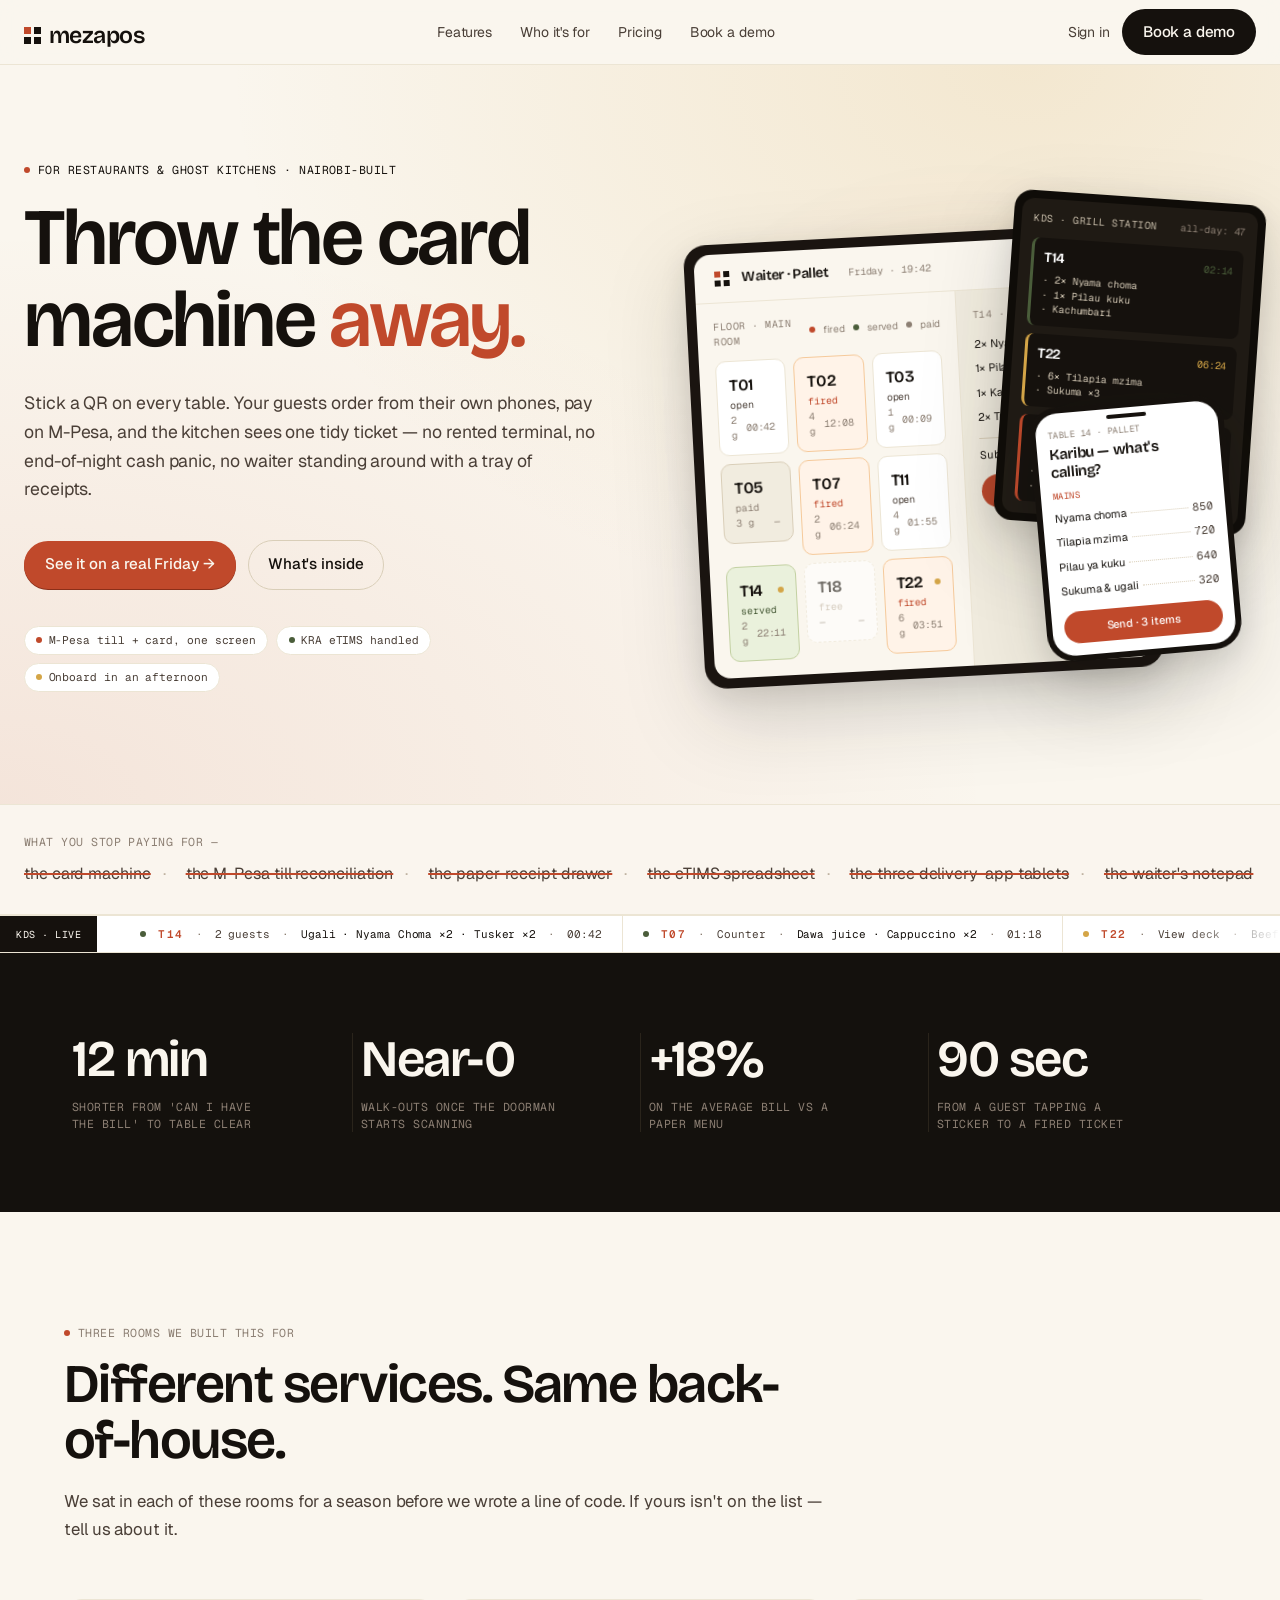
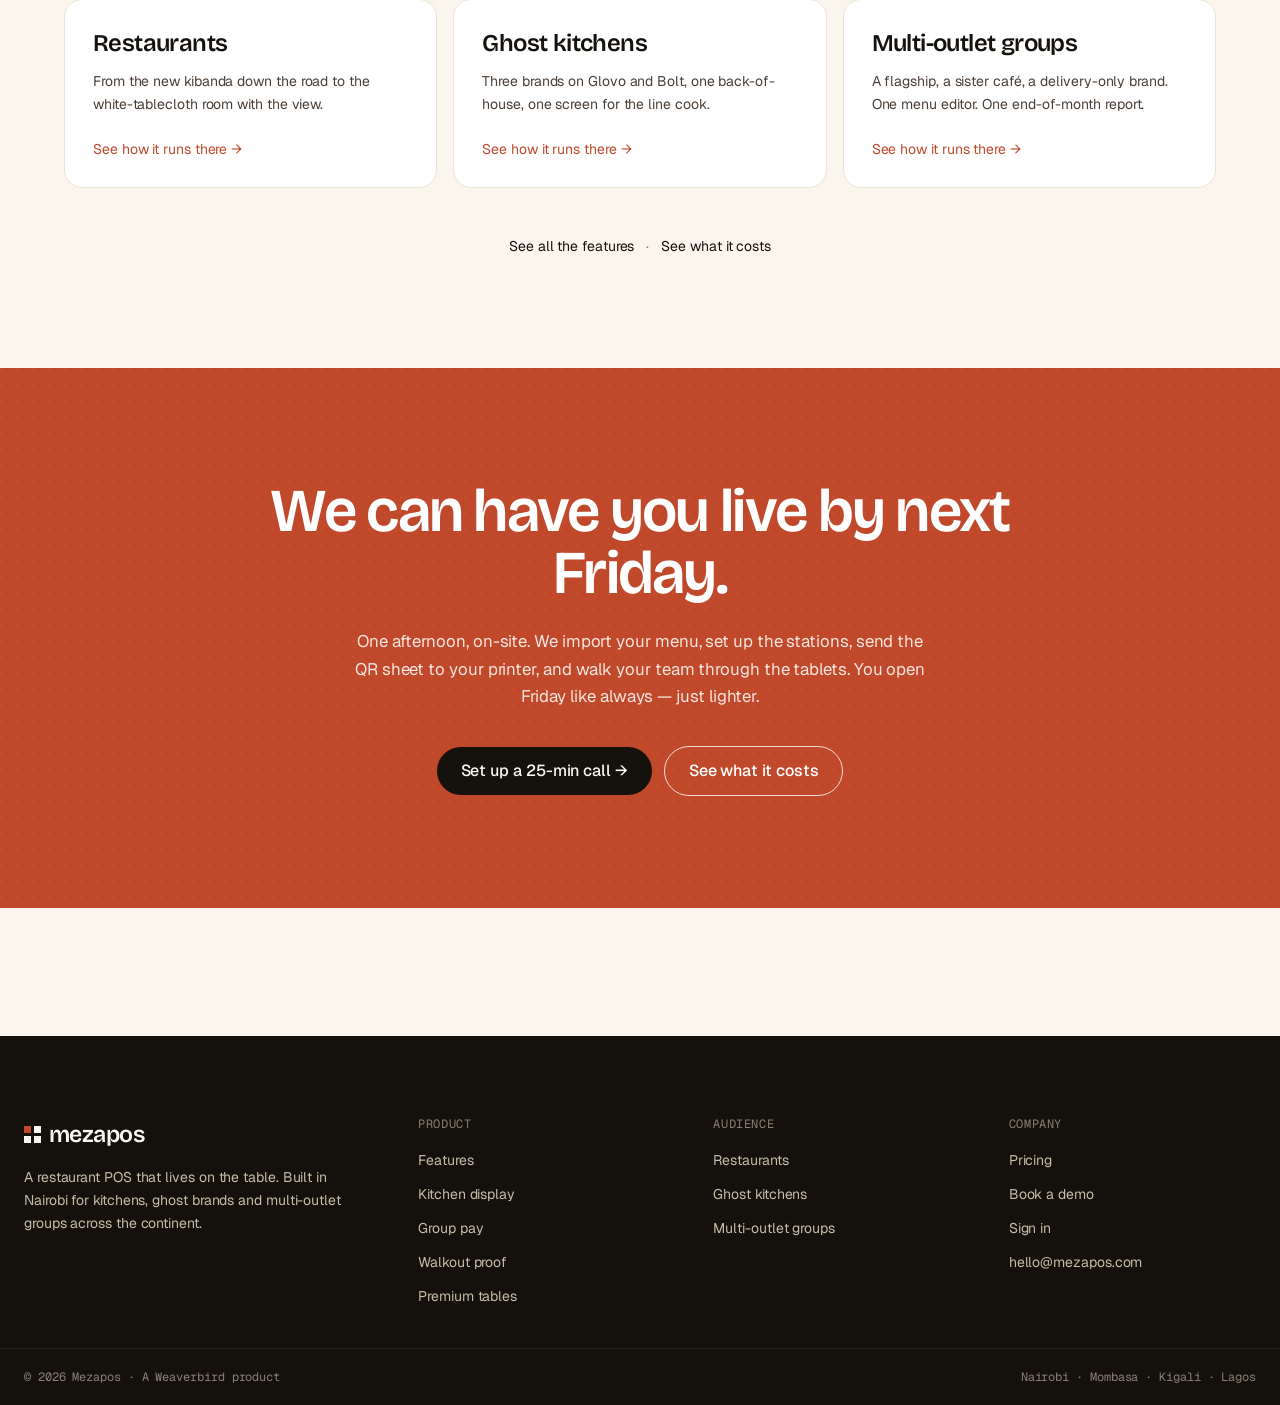
==== commit b89060e6: "Deploy Mezapos website meza-apps/mezapos-website@8aaa9e164f1d7b8a242f13b2dbb5302f1c7d1b85" ====
--- a/index.html
+++ b/index.html
@@ -1 +1 @@
-<!DOCTYPE html><!--fqbj1L_rLBgVXBKYKbMiW--><html lang="en"><head><meta charSet="utf-8"/><meta name="viewport" content="width=device-width, initial-scale=1"/><link rel="stylesheet" href="/_next/static/chunks/0fa7ed1a3bb02896.css" data-precedence="next"/><link rel="preload" as="script" fetchPriority="low" href="/_next/static/chunks/b1abc3b510ab667c.js"/><script src="/_next/static/chunks/95d6a24accac1668.js" async=""></script><script src="/_next/static/chunks/bdf80382ac4b4a44.js" async=""></script><script src="/_next/static/chunks/4c62b6ad285720a2.js" async=""></script><script src="/_next/static/chunks/turbopack-2c376685431509b3.js" async=""></script><script src="/_next/static/chunks/4b05abbec0f82b7e.js" async=""></script><script src="/_next/static/chunks/a23703b41b0c2e75.js" async=""></script><script src="/_next/static/chunks/87e65551c4eb5258.js" async=""></script><link rel="preload" href="https://fonts.googleapis.com/css2?family=Bricolage+Grotesque:opsz,wght@12..96,400;12..96,500;12..96,600;12..96,700&amp;family=Geist:wght@300;400;500;600;700&amp;family=Geist+Mono:wght@400;500;600&amp;display=swap" as="style"/><link rel="preconnect" href="https://fonts.googleapis.com"/><link rel="preconnect" href="https://fonts.gstatic.com" crossorigin=""/><meta name="theme-color" content="#C0492B"/><title>Mezapos — The table is the till.</title><meta name="description" content="Table-anchored restaurant POS for Africa. QR ordering, kitchen display, group pay, walkout proof. Built for Nairobi kitchens — kalatas-ready, eTIMS-compliant."/><meta name="author" content="Mezapos"/><meta name="keywords" content="restaurant POS,QR ordering,kitchen display,KDS,table ordering,group bill split,ghost kitchen software,Nairobi POS,mpesa restaurant,eTIMS POS,Mezapos"/><meta name="robots" content="index, follow"/><link rel="stylesheet" href="https://fonts.googleapis.com/css2?family=Bricolage+Grotesque:opsz,wght@12..96,400;12..96,500;12..96,600;12..96,700&amp;family=Geist:wght@300;400;500;600;700&amp;family=Geist+Mono:wght@400;500;600&amp;display=swap"/><script src="/_next/static/chunks/a6dad97d9634a72d.js" noModule=""></script></head><body class="font-sans antialiased min-h-screen flex flex-col"><div hidden=""><!--$--><!--/$--></div><header class="sticky top-0 z-30 backdrop-blur-md bg-[var(--color-cream)]/85 border-b border-[var(--color-edge)]"><div class="mx-auto max-w-[1280px] px-6 h-16 flex items-center justify-between gap-6"><a aria-label="Mezapos home" class="shrink-0" href="/"><span class="inline-flex items-center gap-2 leading-none "><span aria-hidden="true" class="relative grid grid-cols-2 gap-[3px]"><span class="w-[7px] h-[7px] bg-[var(--color-paprika)]"></span><span class="w-[7px] h-[7px] bg-[var(--color-ink)]"></span><span class="w-[7px] h-[7px] bg-[var(--color-ink)]"></span><span class="w-[7px] h-[7px] bg-[var(--color-ink)]"></span></span><span class="font-display text-[1.45rem] font-semibold tracking-tight text-[var(--color-ink)]">mezapos</span></span></a><nav class="hidden md:flex items-center gap-7"><a class="text-sm text-[var(--color-ink-soft)] hover:text-[var(--color-ink)] transition-colors" href="/features/">Features</a><a class="text-sm text-[var(--color-ink-soft)] hover:text-[var(--color-ink)] transition-colors" href="/who/">Who it&#x27;s for</a><a class="text-sm text-[var(--color-ink-soft)] hover:text-[var(--color-ink)] transition-colors" href="/pricing/">Pricing</a><a class="text-sm text-[var(--color-ink-soft)] hover:text-[var(--color-ink)] transition-colors" href="/contact/">Book a demo</a></nav><div class="flex items-center gap-3"><a class="hidden sm:inline text-sm text-[var(--color-ink-soft)] hover:text-[var(--color-ink)] transition-colors" href="/mezapos/manage/">Sign in</a><a class="btn-primary text-sm" href="/contact/">Book a demo</a></div></div></header><main class="relative flex-1"><section class="hero-bg relative overflow-hidden"><div class="mx-auto max-w-[1280px] px-6 pt-16 pb-20 md:pt-24 md:pb-28 grid md:grid-cols-[1.05fr_1fr] gap-14 items-center"><div><div class="flex items-center gap-2 mb-5 rise rise-1"><span class="w-1.5 h-1.5 rounded-full bg-[var(--color-paprika)]"></span><span class="label-mono uppercase">For restaurants &amp; ghost kitchens · Nairobi-built</span></div><h1 class="h-display text-[3.2rem] sm:text-[4rem] md:text-[5rem] rise rise-2">Throw the card machine<!-- --> <span class="text-[var(--color-paprika)]">away.</span></h1><p class="mt-7 max-w-xl text-[1.1rem] leading-relaxed text-[var(--color-ink-soft)] rise rise-3">Stick a QR on every table. Your guests order from their own phones, pay on M-Pesa, and the kitchen sees one tidy ticket — no rented terminal, no end-of-night cash panic, no waiter standing around with a tray of receipts.</p><div class="mt-9 flex flex-wrap items-center gap-3 rise rise-4"><a class="btn-accent" href="/contact/">See it on a real Friday →</a><a class="btn-ghost" href="/features/">What&#x27;s inside</a></div><div class="mt-9 flex flex-wrap gap-2 rise rise-5"><span class="chip"><span class="chip-dot"></span>M-Pesa till + card, one screen</span><span class="chip"><span class="chip-dot" style="background:var(--color-sage)"></span>KRA eTIMS handled</span><span class="chip"><span class="chip-dot" style="background:var(--color-saffron)"></span>Onboard in an afternoon</span></div></div><div class="rise rise-3"><div class="relative w-full aspect-[5/4] max-w-[640px] mx-auto"><div aria-hidden="true" class="absolute inset-8 rounded-[40px] blur-3xl opacity-60" style="background:radial-gradient(ellipse at 50% 50%, rgba(212,165,71,0.35) 0%, rgba(192,73,43,0.15) 40%, transparent 70%)"></div><div class="absolute left-[2%] top-[8%] right-[18%] mock-glow" style="transform:rotate(-3deg)"><div class="rounded-[22px] p-2.5 bg-[#1A1410]"><div class="rounded-[16px] bg-[var(--color-cream)] overflow-hidden"><div class="px-5 py-3 flex items-center justify-between border-b border-[var(--color-edge)]"><div class="flex items-center gap-3"><span class="grid grid-cols-2 gap-[3px]"><span class="w-[6px] h-[6px] bg-[var(--color-paprika)]"></span><span class="w-[6px] h-[6px] bg-[var(--color-ink)]"></span><span class="w-[6px] h-[6px] bg-[var(--color-ink)]"></span><span class="w-[6px] h-[6px] bg-[var(--color-ink)]"></span></span><span class="font-display font-semibold text-sm">Waiter · Pallet</span><span class="font-mono text-[10px] text-[var(--color-ink-mute)] ml-2">Friday · 19:42</span></div><div class="flex items-center gap-2"><span class="font-mono text-[10px] text-[var(--color-ink-mute)]">Aisha</span><span class="w-6 h-6 rounded-full bg-[var(--color-paprika)] text-white flex items-center justify-center font-display text-[11px]">A</span></div></div><div class="grid grid-cols-[1fr_180px]"><div class="p-4"><div class="flex items-center justify-between mb-3"><span class="font-mono text-[10px] uppercase tracking-wider text-[var(--color-ink-mute)]">Floor · Main room</span><div class="flex items-center gap-2 text-[10px]"><span class="w-1.5 h-1.5 rounded-full" style="background:var(--color-paprika)"></span> <span class="text-[var(--color-ink-mute)]">fired</span><span class="w-1.5 h-1.5 rounded-full" style="background:var(--color-sage)"></span>    <span class="text-[var(--color-ink-mute)]">served</span><span class="w-1.5 h-1.5 rounded-full" style="background:var(--color-ink-mute)"></span><span class="text-[var(--color-ink-mute)]">paid</span></div></div><div class="grid grid-cols-3 gap-2"><div class="relative p-3 rounded-[10px] border bg-white border-[var(--color-edge)] aspect-[5/4] flex flex-col justify-between"><div class="flex items-center justify-between"><span class="font-display font-semibold text-base text-[var(--color-ink)]">T01</span></div><div><div class="font-mono text-[10px] text-[var(--color-ink-soft)]">open</div><div class="font-mono text-[10px] text-[var(--color-ink-mute)] flex items-center justify-between"><span>2 g</span><span>00:42</span></div></div></div><div class="relative p-3 rounded-[10px] border bg-[#FFF3E8] border-[#F5C99A] aspect-[5/4] flex flex-col justify-between"><div class="flex items-center justify-between"><span class="font-display font-semibold text-base text-[var(--color-ink)]">T02</span></div><div><div class="font-mono text-[10px] text-[var(--color-paprika)]">fired</div><div class="font-mono text-[10px] text-[var(--color-ink-mute)] flex items-center justify-between"><span>4 g</span><span>12:08</span></div></div></div><div class="relative p-3 rounded-[10px] border bg-white border-[var(--color-edge)] aspect-[5/4] flex flex-col justify-between"><div class="flex items-center justify-between"><span class="font-display font-semibold text-base text-[var(--color-ink)]">T03</span></div><div><div class="font-mono text-[10px] text-[var(--color-ink-soft)]">open</div><div class="font-mono text-[10px] text-[var(--color-ink-mute)] flex items-center justify-between"><span>1 g</span><span>00:09</span></div></div></div><div class="relative p-3 rounded-[10px] border bg-[#F1ECDF] border-[var(--color-edge-strong)] aspect-[5/4] flex flex-col justify-between"><div class="flex items-center justify-between"><span class="font-display font-semibold text-base text-[var(--color-ink)]">T05</span></div><div><div class="font-mono text-[10px] text-[var(--color-ink-mute)]">paid</div><div class="font-mono text-[10px] text-[var(--color-ink-mute)] flex items-center justify-between"><span>3 g</span><span>—</span></div></div></div><div class="relative p-3 rounded-[10px] border bg-[#FFF3E8] border-[#F5C99A] aspect-[5/4] flex flex-col justify-between"><div class="flex items-center justify-between"><span class="font-display font-semibold text-base text-[var(--color-ink)]">T07</span></div><div><div class="font-mono text-[10px] text-[var(--color-paprika)]">fired</div><div class="font-mono text-[10px] text-[var(--color-ink-mute)] flex items-center justify-between"><span>2 g</span><span>06:24</span></div></div></div><div class="relative p-3 rounded-[10px] border bg-white border-[var(--color-edge)] aspect-[5/4] flex flex-col justify-between"><div class="flex items-center justify-between"><span class="font-display font-semibold text-base text-[var(--color-ink)]">T11</span></div><div><div class="font-mono text-[10px] text-[var(--color-ink-soft)]">open</div><div class="font-mono text-[10px] text-[var(--color-ink-mute)] flex items-center justify-between"><span>4 g</span><span>01:55</span></div></div></div><div class="relative p-3 rounded-[10px] border bg-[#EAF1DC] border-[#C2D0A1] aspect-[5/4] flex flex-col justify-between"><div class="flex items-center justify-between"><span class="font-display font-semibold text-base text-[var(--color-ink)]">T14</span><span class="w-1.5 h-1.5 rounded-full bg-[var(--color-saffron)]" title="premium"></span></div><div><div class="font-mono text-[10px] text-[var(--color-sage)]">served</div><div class="font-mono text-[10px] text-[var(--color-ink-mute)] flex items-center justify-between"><span>2 g</span><span>22:11</span></div></div></div><div class="relative p-3 rounded-[10px] border bg-white border-dashed border-[var(--color-edge)] opacity-60 aspect-[5/4] flex flex-col justify-between"><div class="flex items-center justify-between"><span class="font-display font-semibold text-base text-[var(--color-ink)]">T18</span></div><div><div class="font-mono text-[10px] text-[var(--color-ink-faint)]">free</div><div class="font-mono text-[10px] text-[var(--color-ink-mute)] flex items-center justify-between"><span>—</span><span>—</span></div></div></div><div class="relative p-3 rounded-[10px] border bg-[#FFF3E8] border-[#F5C99A] aspect-[5/4] flex flex-col justify-between"><div class="flex items-center justify-between"><span class="font-display font-semibold text-base text-[var(--color-ink)]">T22</span><span class="w-1.5 h-1.5 rounded-full bg-[var(--color-saffron)]" title="premium"></span></div><div><div class="font-mono text-[10px] text-[var(--color-paprika)]">fired</div><div class="font-mono text-[10px] text-[var(--color-ink-mute)] flex items-center justify-between"><span>6 g</span><span>03:51</span></div></div></div></div></div><div class="border-l border-[var(--color-edge)] bg-[var(--color-cream-deep)] p-4"><div class="flex items-center justify-between"><span class="font-mono text-[10px] uppercase tracking-wider text-[var(--color-ink-mute)]">T14 · 2 guests</span><span class="px-1.5 py-0.5 rounded-full bg-[var(--color-saffron)]/30 text-[var(--color-ink)] font-mono text-[9px]">+15%</span></div><ul class="mt-3 space-y-2 text-[11px]"><li class="flex items-baseline"><span class="text-[var(--color-ink)]">2× Nyama choma</span><span class="flex-1 mx-1 border-b border-dotted border-[var(--color-edge-strong)] translate-y-[-3px]"></span><span class="font-mono text-[var(--color-ink-soft)]">1,700</span></li><li class="flex items-baseline"><span class="text-[var(--color-ink)]">1× Pilau kuku</span><span class="flex-1 mx-1 border-b border-dotted border-[var(--color-edge-strong)] translate-y-[-3px]"></span><span class="font-mono text-[var(--color-ink-soft)]">  640</span></li><li class="flex items-baseline"><span class="text-[var(--color-ink)]">1× Kachumbari</span><span class="flex-1 mx-1 border-b border-dotted border-[var(--color-edge-strong)] translate-y-[-3px]"></span><span class="font-mono text-[var(--color-ink-soft)]">  120</span></li><li class="flex items-baseline"><span class="text-[var(--color-ink)]">2× Tusker</span><span class="flex-1 mx-1 border-b border-dotted border-[var(--color-edge-strong)] translate-y-[-3px]"></span><span class="font-mono text-[var(--color-ink-soft)]">  480</span></li></ul><div class="mt-3 pt-2 border-t border-[var(--color-edge-strong)] flex items-baseline text-[11px]"><span class="font-mono text-[var(--color-ink)]">Subtotal</span><span class="flex-1"></span><span class="font-mono font-semibold">2,940</span></div><button class="mt-3 w-full py-2 rounded-full bg-[var(--color-paprika)] text-white text-[11px] font-medium">Send to kitchen</button></div></div></div></div></div><div class="absolute right-0 top-0 w-[44%] mock-glow" style="transform:rotate(4deg)"><div class="rounded-[18px] p-2 bg-[#0F0C08]"><div class="rounded-[12px] bg-[#1F1A14] p-3"><div class="flex items-center justify-between mb-3"><span class="font-mono text-[10px] tracking-wider uppercase text-[#C7BCA9]">KDS · Grill station</span><span class="font-mono text-[10px] text-[#8C7F73]">all-day: 47</span></div><div class="space-y-2"><div class="rounded-[8px] bg-[#15110D] border-l-[3px] p-2.5" style="border-left-color:var(--color-go)"><div class="flex items-center justify-between"><span class="font-display font-semibold text-sm text-white">T14</span><span class="font-mono text-[10px]" style="color:var(--color-go)">02:14</span></div><ul class="mt-1.5 text-[10px] text-[#D7CCB8] font-mono leading-tight space-y-0.5"><li>· <!-- -->2× Nyama choma</li><li>· <!-- -->1× Pilau kuku</li><li>· <!-- -->Kachumbari</li></ul></div><div class="rounded-[8px] bg-[#15110D] border-l-[3px] p-2.5" style="border-left-color:var(--color-warm)"><div class="flex items-center justify-between"><span class="font-display font-semibold text-sm text-white">T22</span><span class="font-mono text-[10px]" style="color:var(--color-warm)">06:24</span></div><ul class="mt-1.5 text-[10px] text-[#D7CCB8] font-mono leading-tight space-y-0.5"><li>· <!-- -->6× Tilapia mzima</li><li>· <!-- -->Sukuma ×3</li></ul></div><div class="rounded-[8px] bg-[#15110D] border-l-[3px] p-2.5" style="border-left-color:var(--color-late)"><div class="flex items-center justify-between"><span class="font-display font-semibold text-sm text-white">T03</span><span class="font-mono text-[10px]" style="color:var(--color-late)">11:08</span></div><ul class="mt-1.5 text-[10px] text-[#D7CCB8] font-mono leading-tight space-y-0.5"><li>· <!-- -->Mukimo</li><li>· <!-- -->Beef stew</li><li>· <!-- -->Chapati ×2</li></ul></div></div></div></div></div><div class="absolute right-[4%] bottom-0 w-[34%] mock-glow" style="transform:rotate(-5deg)"><div class="rounded-[28px] p-1.5 bg-[#15110D]"><div class="rounded-[22px] bg-white overflow-hidden"><div class="h-4 flex items-center justify-center"><div class="w-10 h-1 rounded-full bg-[#15110D]"></div></div><div class="px-3 pb-2"><div class="font-mono text-[9px] tracking-wider uppercase text-[var(--color-ink-mute)]">Table 14 · Pallet</div><div class="font-display font-semibold text-[15px] leading-tight text-[var(--color-ink)] mt-0.5">Karibu — what&#x27;s calling?</div></div><div class="px-3"><div class="font-mono text-[9px] tracking-wider uppercase text-[var(--color-paprika)]">Mains</div></div><ul class="px-3 pb-3 mt-1.5 space-y-2"><li class="flex items-baseline text-[11px]"><span class="text-[var(--color-ink)]">Nyama choma</span><span class="flex-1 mx-1 border-b border-dotted border-[var(--color-edge-strong)] translate-y-[-3px]"></span><span class="font-mono text-[var(--color-ink-soft)]">850</span></li><li class="flex items-baseline text-[11px]"><span class="text-[var(--color-ink)]">Tilapia mzima</span><span class="flex-1 mx-1 border-b border-dotted border-[var(--color-edge-strong)] translate-y-[-3px]"></span><span class="font-mono text-[var(--color-ink-soft)]">720</span></li><li class="flex items-baseline text-[11px]"><span class="text-[var(--color-ink)]">Pilau ya kuku</span><span class="flex-1 mx-1 border-b border-dotted border-[var(--color-edge-strong)] translate-y-[-3px]"></span><span class="font-mono text-[var(--color-ink-soft)]">640</span></li><li class="flex items-baseline text-[11px]"><span class="text-[var(--color-ink)]">Sukuma &amp; ugali</span><span class="flex-1 mx-1 border-b border-dotted border-[var(--color-edge-strong)] translate-y-[-3px]"></span><span class="font-mono text-[var(--color-ink-soft)]">320</span></li></ul><div class="px-3 pb-3"><button class="w-full rounded-full bg-[var(--color-paprika)] text-white text-[11px] font-medium py-2">Send · 3 items</button></div></div></div></div></div></div></div></section><section class="border-y border-[var(--color-edge)] bg-[var(--color-cream)]/60"><div class="mx-auto max-w-[1280px] px-6 py-7 flex flex-wrap items-center gap-x-6 gap-y-3"><span class="label-mono uppercase text-[var(--color-ink-mute)] shrink-0">What you stop paying for —</span><div class="flex flex-wrap items-center gap-x-5 gap-y-2"><span class="flex items-center gap-3"><span class="text-[var(--color-ink-soft)] line-through decoration-[var(--color-paprika)] decoration-[1.5px]">the card machine</span><span class="text-[var(--color-ink-faint)]">·</span></span><span class="flex items-center gap-3"><span class="text-[var(--color-ink-soft)] line-through decoration-[var(--color-paprika)] decoration-[1.5px]">the M-Pesa till reconciliation</span><span class="text-[var(--color-ink-faint)]">·</span></span><span class="flex items-center gap-3"><span class="text-[var(--color-ink-soft)] line-through decoration-[var(--color-paprika)] decoration-[1.5px]">the paper-receipt drawer</span><span class="text-[var(--color-ink-faint)]">·</span></span><span class="flex items-center gap-3"><span class="text-[var(--color-ink-soft)] line-through decoration-[var(--color-paprika)] decoration-[1.5px]">the eTIMS spreadsheet</span><span class="text-[var(--color-ink-faint)]">·</span></span><span class="flex items-center gap-3"><span class="text-[var(--color-ink-soft)] line-through decoration-[var(--color-paprika)] decoration-[1.5px]">the three delivery-app tablets</span><span class="text-[var(--color-ink-faint)]">·</span></span><span class="flex items-center gap-3"><span class="text-[var(--color-ink-soft)] line-through decoration-[var(--color-paprika)] decoration-[1.5px]">the waiter&#x27;s notepad</span></span></div></div></section><div class="relative border-y border-[var(--color-edge)] bg-[var(--color-paper)] overflow-hidden marquee-pause"><div class="pointer-events-none absolute inset-y-0 left-0 w-24 z-10 bg-gradient-to-r from-[var(--color-paper)] to-transparent"></div><div class="pointer-events-none absolute inset-y-0 right-0 w-24 z-10 bg-gradient-to-l from-[var(--color-paper)] to-transparent"></div><div class="absolute left-0 top-0 bottom-0 z-20 flex items-center px-4 bg-[var(--color-ink)] text-[var(--color-cream)]"><span class="font-mono text-[10px] tracking-wider uppercase">KDS · Live</span></div><div class="pl-[120px]"><div class="marquee-track"><div class="flex items-center gap-3 px-5 py-2.5 border-r border-[var(--color-edge)] whitespace-nowrap shrink-0"><span class="w-1.5 h-1.5 rounded-full" style="background:var(--color-go)" aria-hidden="true"></span><span class="font-mono text-[11px] tracking-[0.14em] text-[var(--color-paprika)] font-semibold">T14</span><span class="font-mono text-[11px] text-[var(--color-ink-mute)]">·</span><span class="font-mono text-[11px] text-[var(--color-ink-soft)]">2 guests</span><span class="font-mono text-[11px] text-[var(--color-ink-mute)]">·</span><span class="font-mono text-[11px] text-[var(--color-ink)]">Ugali · Nyama Choma ×2 · Tusker ×2</span><span class="font-mono text-[11px] text-[var(--color-ink-mute)]">·</span><span class="font-mono text-[11px] text-[var(--color-ink-soft)]">00:42</span></div><div class="flex items-center gap-3 px-5 py-2.5 border-r border-[var(--color-edge)] whitespace-nowrap shrink-0"><span class="w-1.5 h-1.5 rounded-full" style="background:var(--color-go)" aria-hidden="true"></span><span class="font-mono text-[11px] tracking-[0.14em] text-[var(--color-paprika)] font-semibold">T07</span><span class="font-mono text-[11px] text-[var(--color-ink-mute)]">·</span><span class="font-mono text-[11px] text-[var(--color-ink-soft)]">Counter</span><span class="font-mono text-[11px] text-[var(--color-ink-mute)]">·</span><span class="font-mono text-[11px] text-[var(--color-ink)]">Dawa juice · Cappuccino ×2</span><span class="font-mono text-[11px] text-[var(--color-ink-mute)]">·</span><span class="font-mono text-[11px] text-[var(--color-ink-soft)]">01:18</span></div><div class="flex items-center gap-3 px-5 py-2.5 border-r border-[var(--color-edge)] whitespace-nowrap shrink-0"><span class="w-1.5 h-1.5 rounded-full" style="background:var(--color-warm)" aria-hidden="true"></span><span class="font-mono text-[11px] tracking-[0.14em] text-[var(--color-paprika)] font-semibold">T22</span><span class="font-mono text-[11px] text-[var(--color-ink-mute)]">·</span><span class="font-mono text-[11px] text-[var(--color-ink-soft)]">View deck</span><span class="font-mono text-[11px] text-[var(--color-ink-mute)]">·</span><span class="font-mono text-[11px] text-[var(--color-ink)]">Beef samosa ×3 · Passion juice</span><span class="font-mono text-[11px] text-[var(--color-ink-mute)]">·</span><span class="font-mono text-[11px] text-[var(--color-ink-soft)]">03:51</span></div><div class="flex items-center gap-3 px-5 py-2.5 border-r border-[var(--color-edge)] whitespace-nowrap shrink-0"><span class="w-1.5 h-1.5 rounded-full" style="background:var(--color-go)" aria-hidden="true"></span><span class="font-mono text-[11px] tracking-[0.14em] text-[var(--color-paprika)] font-semibold">T03</span><span class="font-mono text-[11px] text-[var(--color-ink-mute)]">·</span><span class="font-mono text-[11px] text-[var(--color-ink-soft)]">1 guest</span><span class="font-mono text-[11px] text-[var(--color-ink-mute)]">·</span><span class="font-mono text-[11px] text-[var(--color-ink)]">Pilau ya kuku · Kachumbari · Soda — premium</span><span class="font-mono text-[11px] text-[var(--color-ink-mute)]">·</span><span class="font-mono text-[11px] text-[var(--color-ink-soft)]">00:09</span></div><div class="flex items-center gap-3 px-5 py-2.5 border-r border-[var(--color-edge)] whitespace-nowrap shrink-0"><span class="w-1.5 h-1.5 rounded-full" style="background:var(--color-late)" aria-hidden="true"></span><span class="font-mono text-[11px] tracking-[0.14em] text-[var(--color-paprika)] font-semibold">T18</span><span class="font-mono text-[11px] text-[var(--color-ink-mute)]">·</span><span class="font-mono text-[11px] text-[var(--color-ink-soft)]">4 guests</span><span class="font-mono text-[11px] text-[var(--color-ink-mute)]">·</span><span class="font-mono text-[11px] text-[var(--color-ink)]">Tilapia ×2 · Sukuma · Ugali ×4 · Krest ×4</span><span class="font-mono text-[11px] text-[var(--color-ink-mute)]">·</span><span class="font-mono text-[11px] text-[var(--color-ink-soft)]">06:24</span></div><div class="flex items-center gap-3 px-5 py-2.5 border-r border-[var(--color-edge)] whitespace-nowrap shrink-0"><span class="w-1.5 h-1.5 rounded-full" style="background:var(--color-go)" aria-hidden="true"></span><span class="font-mono text-[11px] tracking-[0.14em] text-[var(--color-paprika)] font-semibold">T11</span><span class="font-mono text-[11px] text-[var(--color-ink-mute)]">·</span><span class="font-mono text-[11px] text-[var(--color-ink-soft)]">Patio</span><span class="font-mono text-[11px] text-[var(--color-ink-mute)]">·</span><span class="font-mono text-[11px] text-[var(--color-ink)]">Cappuccino · Mandazi ×2</span><span class="font-mono text-[11px] text-[var(--color-ink-mute)]">·</span><span class="font-mono text-[11px] text-[var(--color-ink-soft)]">00:55</span></div><div class="flex items-center gap-3 px-5 py-2.5 border-r border-[var(--color-edge)] whitespace-nowrap shrink-0"><span class="w-1.5 h-1.5 rounded-full" style="background:var(--color-warm)" aria-hidden="true"></span><span class="font-mono text-[11px] tracking-[0.14em] text-[var(--color-paprika)] font-semibold">T05</span><span class="font-mono text-[11px] text-[var(--color-ink-mute)]">·</span><span class="font-mono text-[11px] text-[var(--color-ink-soft)]">3 guests</span><span class="font-mono text-[11px] text-[var(--color-ink-mute)]">·</span><span class="font-mono text-[11px] text-[var(--color-ink)]">Mukimo · Nyama choma · White wine</span><span class="font-mono text-[11px] text-[var(--color-ink-mute)]">·</span><span class="font-mono text-[11px] text-[var(--color-ink-soft)]">02:33</span></div><div class="flex items-center gap-3 px-5 py-2.5 border-r border-[var(--color-edge)] whitespace-nowrap shrink-0"><span class="w-1.5 h-1.5 rounded-full" style="background:var(--color-warm)" aria-hidden="true"></span><span class="font-mono text-[11px] tracking-[0.14em] text-[var(--color-paprika)] font-semibold">T29</span><span class="font-mono text-[11px] text-[var(--color-ink-mute)]">·</span><span class="font-mono text-[11px] text-[var(--color-ink-soft)]">Ghost</span><span class="font-mono text-[11px] text-[var(--color-ink-mute)]">·</span><span class="font-mono text-[11px] text-[var(--color-ink)]">Bowl: jollof + grilled chicken (Glovo)</span><span class="font-mono text-[11px] text-[var(--color-ink-mute)]">·</span><span class="font-mono text-[11px] text-[var(--color-ink-soft)]">04:12</span></div><div class="flex items-center gap-3 px-5 py-2.5 border-r border-[var(--color-edge)] whitespace-nowrap shrink-0"><span class="w-1.5 h-1.5 rounded-full" style="background:var(--color-go)" aria-hidden="true"></span><span class="font-mono text-[11px] tracking-[0.14em] text-[var(--color-paprika)] font-semibold">T14</span><span class="font-mono text-[11px] text-[var(--color-ink-mute)]">·</span><span class="font-mono text-[11px] text-[var(--color-ink-soft)]">2 guests</span><span class="font-mono text-[11px] text-[var(--color-ink-mute)]">·</span><span class="font-mono text-[11px] text-[var(--color-ink)]">Ugali · Nyama Choma ×2 · Tusker ×2</span><span class="font-mono text-[11px] text-[var(--color-ink-mute)]">·</span><span class="font-mono text-[11px] text-[var(--color-ink-soft)]">00:42</span></div><div class="flex items-center gap-3 px-5 py-2.5 border-r border-[var(--color-edge)] whitespace-nowrap shrink-0"><span class="w-1.5 h-1.5 rounded-full" style="background:var(--color-go)" aria-hidden="true"></span><span class="font-mono text-[11px] tracking-[0.14em] text-[var(--color-paprika)] font-semibold">T07</span><span class="font-mono text-[11px] text-[var(--color-ink-mute)]">·</span><span class="font-mono text-[11px] text-[var(--color-ink-soft)]">Counter</span><span class="font-mono text-[11px] text-[var(--color-ink-mute)]">·</span><span class="font-mono text-[11px] text-[var(--color-ink)]">Dawa juice · Cappuccino ×2</span><span class="font-mono text-[11px] text-[var(--color-ink-mute)]">·</span><span class="font-mono text-[11px] text-[var(--color-ink-soft)]">01:18</span></div><div class="flex items-center gap-3 px-5 py-2.5 border-r border-[var(--color-edge)] whitespace-nowrap shrink-0"><span class="w-1.5 h-1.5 rounded-full" style="background:var(--color-warm)" aria-hidden="true"></span><span class="font-mono text-[11px] tracking-[0.14em] text-[var(--color-paprika)] font-semibold">T22</span><span class="font-mono text-[11px] text-[var(--color-ink-mute)]">·</span><span class="font-mono text-[11px] text-[var(--color-ink-soft)]">View deck</span><span class="font-mono text-[11px] text-[var(--color-ink-mute)]">·</span><span class="font-mono text-[11px] text-[var(--color-ink)]">Beef samosa ×3 · Passion juice</span><span class="font-mono text-[11px] text-[var(--color-ink-mute)]">·</span><span class="font-mono text-[11px] text-[var(--color-ink-soft)]">03:51</span></div><div class="flex items-center gap-3 px-5 py-2.5 border-r border-[var(--color-edge)] whitespace-nowrap shrink-0"><span class="w-1.5 h-1.5 rounded-full" style="background:var(--color-go)" aria-hidden="true"></span><span class="font-mono text-[11px] tracking-[0.14em] text-[var(--color-paprika)] font-semibold">T03</span><span class="font-mono text-[11px] text-[var(--color-ink-mute)]">·</span><span class="font-mono text-[11px] text-[var(--color-ink-soft)]">1 guest</span><span class="font-mono text-[11px] text-[var(--color-ink-mute)]">·</span><span class="font-mono text-[11px] text-[var(--color-ink)]">Pilau ya kuku · Kachumbari · Soda — premium</span><span class="font-mono text-[11px] text-[var(--color-ink-mute)]">·</span><span class="font-mono text-[11px] text-[var(--color-ink-soft)]">00:09</span></div><div class="flex items-center gap-3 px-5 py-2.5 border-r border-[var(--color-edge)] whitespace-nowrap shrink-0"><span class="w-1.5 h-1.5 rounded-full" style="background:var(--color-late)" aria-hidden="true"></span><span class="font-mono text-[11px] tracking-[0.14em] text-[var(--color-paprika)] font-semibold">T18</span><span class="font-mono text-[11px] text-[var(--color-ink-mute)]">·</span><span class="font-mono text-[11px] text-[var(--color-ink-soft)]">4 guests</span><span class="font-mono text-[11px] text-[var(--color-ink-mute)]">·</span><span class="font-mono text-[11px] text-[var(--color-ink)]">Tilapia ×2 · Sukuma · Ugali ×4 · Krest ×4</span><span class="font-mono text-[11px] text-[var(--color-ink-mute)]">·</span><span class="font-mono text-[11px] text-[var(--color-ink-soft)]">06:24</span></div><div class="flex items-center gap-3 px-5 py-2.5 border-r border-[var(--color-edge)] whitespace-nowrap shrink-0"><span class="w-1.5 h-1.5 rounded-full" style="background:var(--color-go)" aria-hidden="true"></span><span class="font-mono text-[11px] tracking-[0.14em] text-[var(--color-paprika)] font-semibold">T11</span><span class="font-mono text-[11px] text-[var(--color-ink-mute)]">·</span><span class="font-mono text-[11px] text-[var(--color-ink-soft)]">Patio</span><span class="font-mono text-[11px] text-[var(--color-ink-mute)]">·</span><span class="font-mono text-[11px] text-[var(--color-ink)]">Cappuccino · Mandazi ×2</span><span class="font-mono text-[11px] text-[var(--color-ink-mute)]">·</span><span class="font-mono text-[11px] text-[var(--color-ink-soft)]">00:55</span></div><div class="flex items-center gap-3 px-5 py-2.5 border-r border-[var(--color-edge)] whitespace-nowrap shrink-0"><span class="w-1.5 h-1.5 rounded-full" style="background:var(--color-warm)" aria-hidden="true"></span><span class="font-mono text-[11px] tracking-[0.14em] text-[var(--color-paprika)] font-semibold">T05</span><span class="font-mono text-[11px] text-[var(--color-ink-mute)]">·</span><span class="font-mono text-[11px] text-[var(--color-ink-soft)]">3 guests</span><span class="font-mono text-[11px] text-[var(--color-ink-mute)]">·</span><span class="font-mono text-[11px] text-[var(--color-ink)]">Mukimo · Nyama choma · White wine</span><span class="font-mono text-[11px] text-[var(--color-ink-mute)]">·</span><span class="font-mono text-[11px] text-[var(--color-ink-soft)]">02:33</span></div><div class="flex items-center gap-3 px-5 py-2.5 border-r border-[var(--color-edge)] whitespace-nowrap shrink-0"><span class="w-1.5 h-1.5 rounded-full" style="background:var(--color-warm)" aria-hidden="true"></span><span class="font-mono text-[11px] tracking-[0.14em] text-[var(--color-paprika)] font-semibold">T29</span><span class="font-mono text-[11px] text-[var(--color-ink-mute)]">·</span><span class="font-mono text-[11px] text-[var(--color-ink-soft)]">Ghost</span><span class="font-mono text-[11px] text-[var(--color-ink-mute)]">·</span><span class="font-mono text-[11px] text-[var(--color-ink)]">Bowl: jollof + grilled chicken (Glovo)</span><span class="font-mono text-[11px] text-[var(--color-ink-mute)]">·</span><span class="font-mono text-[11px] text-[var(--color-ink-soft)]">04:12</span></div></div></div></div><section class="section-dark"><div class="mx-auto max-w-[1200px] px-6 py-20 grid grid-cols-2 md:grid-cols-4 gap-y-10"><div class="px-2 "><div class="h-display text-[2.8rem] md:text-[3.2rem] leading-none text-[var(--color-cream)]">12 min</div><div class="mt-3 label-mono uppercase text-[#8C7F73] max-w-[200px]">Shorter from &#x27;can I have the bill&#x27; to table clear</div></div><div class="px-2 md:border-l border-[#2A241B]"><div class="h-display text-[2.8rem] md:text-[3.2rem] leading-none text-[var(--color-cream)]">Near-0</div><div class="mt-3 label-mono uppercase text-[#8C7F73] max-w-[200px]">Walk-outs once the doorman starts scanning</div></div><div class="px-2 md:border-l border-[#2A241B]"><div class="h-display text-[2.8rem] md:text-[3.2rem] leading-none text-[var(--color-cream)]">+18%</div><div class="mt-3 label-mono uppercase text-[#8C7F73] max-w-[200px]">On the average bill vs a paper menu</div></div><div class="px-2 md:border-l border-[#2A241B]"><div class="h-display text-[2.8rem] md:text-[3.2rem] leading-none text-[var(--color-cream)]">90 sec</div><div class="mt-3 label-mono uppercase text-[#8C7F73] max-w-[200px]">From a guest tapping a sticker to a fired ticket</div></div></div></section><section class=" relative"><div class="mx-auto max-w-[1200px] px-6 py-24 md:py-28"><div class="max-w-3xl"><div class="flex items-center gap-2 mb-4"><span class="w-1.5 h-1.5 rounded-full" style="background:var(--color-paprika)"></span><span class="label-mono uppercase" style="color:var(--color-ink-mute)">Three rooms we built this for</span></div><h2 class="h-display text-[2.4rem] md:text-[3.4rem]">Different services. Same back-of-house.</h2><p class="mt-5 text-[1.05rem] leading-relaxed" style="color:var(--color-ink-soft)">We sat in each of these rooms for a season before we wrote a line of code. If yours isn&#x27;t on the list — tell us about it.</p></div><div class="mt-14"><div class="grid md:grid-cols-3 gap-4"><article class="card p-7 flex flex-col"><h3 class="font-display text-[1.5rem] font-semibold text-[var(--color-ink)] leading-tight">Restaurants</h3><p class="mt-3 text-sm text-[var(--color-ink-soft)] leading-relaxed flex-1">From the new kibanda down the road to the white-tablecloth room with the view.</p><a class="mt-6 text-sm text-[var(--color-paprika)] hover:text-[var(--color-paprika-deep)] inline-flex items-center gap-1" href="/who/#restaurants">See how it runs there →</a></article><article class="card p-7 flex flex-col"><h3 class="font-display text-[1.5rem] font-semibold text-[var(--color-ink)] leading-tight">Ghost kitchens</h3><p class="mt-3 text-sm text-[var(--color-ink-soft)] leading-relaxed flex-1">Three brands on Glovo and Bolt, one back-of-house, one screen for the line cook.</p><a class="mt-6 text-sm text-[var(--color-paprika)] hover:text-[var(--color-paprika-deep)] inline-flex items-center gap-1" href="/who/#ghost">See how it runs there →</a></article><article class="card p-7 flex flex-col"><h3 class="font-display text-[1.5rem] font-semibold text-[var(--color-ink)] leading-tight">Multi-outlet groups</h3><p class="mt-3 text-sm text-[var(--color-ink-soft)] leading-relaxed flex-1">A flagship, a sister café, a delivery-only brand. One menu editor. One end-of-month report.</p><a class="mt-6 text-sm text-[var(--color-paprika)] hover:text-[var(--color-paprika-deep)] inline-flex items-center gap-1" href="/who/#multi">See how it runs there →</a></article></div><div class="mt-12 flex flex-wrap items-center justify-center gap-3 text-sm text-[var(--color-ink-mute)]"><a class="text-[var(--color-ink)] hover:text-[var(--color-paprika)] underline-offset-4 hover:underline" href="/features/">See all the features</a><span>·</span><a class="text-[var(--color-ink)] hover:text-[var(--color-paprika)] underline-offset-4 hover:underline" href="/pricing/">See what it costs</a></div></div></div></section><section class="relative bg-[var(--color-paprika)] text-white overflow-hidden"><div aria-hidden="true" class="absolute inset-0 opacity-[0.10] mix-blend-overlay" style="background-image:radial-gradient(circle at 1px 1px, white 1px, transparent 1.5px);background-size:16px 16px"></div><div class="mx-auto max-w-[1100px] px-6 py-24 md:py-28 relative text-center"><h2 class="h-display text-[2.6rem] md:text-[3.8rem] max-w-3xl mx-auto">We can have you live by next Friday.</h2><p class="mt-6 max-w-xl mx-auto text-[1.05rem] leading-relaxed text-white/85">One afternoon, on-site. We import your menu, set up the stations, send the QR sheet to your printer, and walk your team through the tablets. You open Friday like always — just lighter.</p><div class="mt-9 flex items-center justify-center gap-3 flex-wrap"><a class="inline-flex items-center gap-2 px-6 py-3 rounded-full bg-[var(--color-ink)] text-[var(--color-cream)] font-medium hover:bg-black" href="/contact/">Set up a 25-min call →</a><a class="inline-flex items-center gap-2 px-6 py-3 rounded-full border border-white/80 text-white font-medium hover:bg-white/10" href="/pricing/">See what it costs</a></div></div></section><!--$--><!--/$--></main><footer class="mt-32 bg-[var(--color-night)] text-[var(--color-cream)]"><div class="mx-auto max-w-[1280px] px-6 pt-20 pb-10 grid md:grid-cols-[1.4fr_1fr_1fr_1fr] gap-12"><div><div class="grayscale-0"><span class="inline-flex items-center gap-2 leading-none"><span aria-hidden="true" class="grid grid-cols-2 gap-[3px]"><span class="w-[7px] h-[7px] bg-[var(--color-paprika)]"></span><span class="w-[7px] h-[7px] bg-[var(--color-cream)]"></span><span class="w-[7px] h-[7px] bg-[var(--color-cream)]"></span><span class="w-[7px] h-[7px] bg-[var(--color-cream)]"></span></span><span class="font-display text-[1.45rem] font-semibold tracking-tight">mezapos</span></span></div><p class="mt-5 max-w-xs text-sm text-[#C7BCA9] leading-relaxed">A restaurant POS that lives on the table. Built in Nairobi for kitchens, ghost brands and multi-outlet groups across the continent.</p></div><div><h4 class="font-mono text-xs text-[#8C7F73] mb-4 uppercase tracking-wider">Product</h4><ul class="space-y-2.5"><li><a class="text-sm text-[#C7BCA9] hover:text-[var(--color-paprika-soft)] transition-colors" href="/features/">Features</a></li><li><a class="text-sm text-[#C7BCA9] hover:text-[var(--color-paprika-soft)] transition-colors" href="/features/#kds">Kitchen display</a></li><li><a class="text-sm text-[#C7BCA9] hover:text-[var(--color-paprika-soft)] transition-colors" href="/features/#group-pay">Group pay</a></li><li><a class="text-sm text-[#C7BCA9] hover:text-[var(--color-paprika-soft)] transition-colors" href="/features/#walkout">Walkout proof</a></li><li><a class="text-sm text-[#C7BCA9] hover:text-[var(--color-paprika-soft)] transition-colors" href="/features/#premium">Premium tables</a></li></ul></div><div><h4 class="font-mono text-xs text-[#8C7F73] mb-4 uppercase tracking-wider">Audience</h4><ul class="space-y-2.5"><li><a class="text-sm text-[#C7BCA9] hover:text-[var(--color-paprika-soft)] transition-colors" href="/who/#restaurants">Restaurants</a></li><li><a class="text-sm text-[#C7BCA9] hover:text-[var(--color-paprika-soft)] transition-colors" href="/who/#ghost">Ghost kitchens</a></li><li><a class="text-sm text-[#C7BCA9] hover:text-[var(--color-paprika-soft)] transition-colors" href="/who/#multi">Multi-outlet groups</a></li></ul></div><div><h4 class="font-mono text-xs text-[#8C7F73] mb-4 uppercase tracking-wider">Company</h4><ul class="space-y-2.5"><li><a class="text-sm text-[#C7BCA9] hover:text-[var(--color-paprika-soft)] transition-colors" href="/pricing/">Pricing</a></li><li><a class="text-sm text-[#C7BCA9] hover:text-[var(--color-paprika-soft)] transition-colors" href="/contact/">Book a demo</a></li><li><a class="text-sm text-[#C7BCA9] hover:text-[var(--color-paprika-soft)] transition-colors" href="/mezapos/manage/">Sign in</a></li><li><a class="text-sm text-[#C7BCA9] hover:text-[var(--color-paprika-soft)] transition-colors" href="mailto:hello@mezapos.com">hello@mezapos.com</a></li></ul></div></div><div class="border-t border-[#2A241B]"><div class="mx-auto max-w-[1280px] px-6 py-5 flex flex-col sm:flex-row items-start sm:items-center justify-between gap-3"><span class="font-mono text-xs text-[#8C7F73]">© <!-- -->2026<!-- --> Mezapos · A Weaverbird product</span><span class="font-mono text-xs text-[#8C7F73]">Nairobi · Mombasa · Kigali · Lagos</span></div></div></footer><script src="/_next/static/chunks/b1abc3b510ab667c.js" id="_R_" async=""></script><script>(self.__next_f=self.__next_f||[]).push([0])</script><script>self.__next_f.push([1,"1:\"$Sreact.fragment\"\n2:I[5737,[\"/_next/static/chunks/4b05abbec0f82b7e.js\"],\"\"]\n3:I[50746,[\"/_next/static/chunks/a23703b41b0c2e75.js\",\"/_next/static/chunks/87e65551c4eb5258.js\"],\"default\"]\n4:I[39806,[\"/_next/static/chunks/a23703b41b0c2e75.js\",\"/_next/static/chunks/87e65551c4eb5258.js\"],\"default\"]\n8:I[98962,[\"/_next/static/chunks/a23703b41b0c2e75.js\",\"/_next/static/chunks/87e65551c4eb5258.js\"],\"default\"]\n:HL[\"/_next/static/chunks/0fa7ed1a3bb02896.css\",\"style\"]\n:HL[\"https://fonts.googleapis.com/css2?family=Bricolage+Grotesque:opsz,wght@12..96,400;12..96,500;12..96,600;12..96,700\u0026family=Geist:wght@300;400;500;600;700\u0026family=Geist+Mono:wght@400;500;600\u0026display=swap\",\"style\"]\n"])</script><script>self.__next_f.push([1,"0:{\"P\":null,\"b\":\"fqbj1L_rLBgVXBKYKbMiW\",\"c\":[\"\",\"\"],\"q\":\"\",\"i\":false,\"f\":[[[\"\",{\"children\":[\"__PAGE__\",{}]},\"$undefined\",\"$undefined\",true],[[\"$\",\"$1\",\"c\",{\"children\":[[[\"$\",\"link\",\"0\",{\"rel\":\"stylesheet\",\"href\":\"/_next/static/chunks/0fa7ed1a3bb02896.css\",\"precedence\":\"next\",\"crossOrigin\":\"$undefined\",\"nonce\":\"$undefined\"}],[\"$\",\"script\",\"script-0\",{\"src\":\"/_next/static/chunks/4b05abbec0f82b7e.js\",\"async\":true,\"nonce\":\"$undefined\"}]],[\"$\",\"html\",null,{\"lang\":\"en\",\"children\":[[\"$\",\"head\",null,{\"children\":[[\"$\",\"link\",null,{\"rel\":\"preconnect\",\"href\":\"https://fonts.googleapis.com\"}],[\"$\",\"link\",null,{\"rel\":\"preconnect\",\"href\":\"https://fonts.gstatic.com\",\"crossOrigin\":\"\"}],[\"$\",\"link\",null,{\"rel\":\"stylesheet\",\"href\":\"https://fonts.googleapis.com/css2?family=Bricolage+Grotesque:opsz,wght@12..96,400;12..96,500;12..96,600;12..96,700\u0026family=Geist:wght@300;400;500;600;700\u0026family=Geist+Mono:wght@400;500;600\u0026display=swap\"}]]}],[\"$\",\"body\",null,{\"className\":\"font-sans antialiased min-h-screen flex flex-col\",\"children\":[[\"$\",\"header\",null,{\"className\":\"sticky top-0 z-30 backdrop-blur-md bg-[var(--color-cream)]/85 border-b border-[var(--color-edge)]\",\"children\":[\"$\",\"div\",null,{\"className\":\"mx-auto max-w-[1280px] px-6 h-16 flex items-center justify-between gap-6\",\"children\":[[\"$\",\"$L2\",null,{\"href\":\"/\",\"aria-label\":\"Mezapos home\",\"className\":\"shrink-0\",\"children\":[\"$\",\"span\",null,{\"className\":\"inline-flex items-center gap-2 leading-none \",\"children\":[[\"$\",\"span\",null,{\"aria-hidden\":true,\"className\":\"relative grid grid-cols-2 gap-[3px]\",\"children\":[[\"$\",\"span\",null,{\"className\":\"w-[7px] h-[7px] bg-[var(--color-paprika)]\"}],[\"$\",\"span\",null,{\"className\":\"w-[7px] h-[7px] bg-[var(--color-ink)]\"}],[\"$\",\"span\",null,{\"className\":\"w-[7px] h-[7px] bg-[var(--color-ink)]\"}],[\"$\",\"span\",null,{\"className\":\"w-[7px] h-[7px] bg-[var(--color-ink)]\"}]]}],[\"$\",\"span\",null,{\"className\":\"font-display text-[1.45rem] font-semibold tracking-tight text-[var(--color-ink)]\",\"children\":\"mezapos\"}]]}]}],[\"$\",\"nav\",null,{\"className\":\"hidden md:flex items-center gap-7\",\"children\":[[\"$\",\"$L2\",\"/features\",{\"href\":\"/features\",\"className\":\"text-sm text-[var(--color-ink-soft)] hover:text-[var(--color-ink)] transition-colors\",\"children\":\"Features\"}],[\"$\",\"$L2\",\"/who\",{\"href\":\"/who\",\"className\":\"text-sm text-[var(--color-ink-soft)] hover:text-[var(--color-ink)] transition-colors\",\"children\":\"Who it's for\"}],[\"$\",\"$L2\",\"/pricing\",{\"href\":\"/pricing\",\"className\":\"text-sm text-[var(--color-ink-soft)] hover:text-[var(--color-ink)] transition-colors\",\"children\":\"Pricing\"}],[\"$\",\"$L2\",\"/contact\",{\"href\":\"/contact\",\"className\":\"text-sm text-[var(--color-ink-soft)] hover:text-[var(--color-ink)] transition-colors\",\"children\":\"Book a demo\"}]]}],[\"$\",\"div\",null,{\"className\":\"flex items-center gap-3\",\"children\":[[\"$\",\"$L2\",null,{\"href\":\"/mezapos/manage\",\"className\":\"hidden sm:inline text-sm text-[var(--color-ink-soft)] hover:text-[var(--color-ink)] transition-colors\",\"children\":\"Sign in\"}],[\"$\",\"$L2\",null,{\"href\":\"/contact\",\"className\":\"btn-primary text-sm\",\"children\":\"Book a demo\"}]]}]]}]}],[\"$\",\"main\",null,{\"className\":\"relative flex-1\",\"children\":[\"$\",\"$L3\",null,{\"parallelRouterKey\":\"children\",\"error\":\"$undefined\",\"errorStyles\":\"$undefined\",\"errorScripts\":\"$undefined\",\"template\":[\"$\",\"$L4\",null,{}],\"templateStyles\":\"$undefined\",\"templateScripts\":\"$undefined\",\"notFound\":[[[\"$\",\"title\",null,{\"children\":\"404: This page could not be found.\"}],[\"$\",\"div\",null,{\"style\":{\"fontFamily\":\"system-ui,\\\"Segoe UI\\\",Roboto,Helvetica,Arial,sans-serif,\\\"Apple Color Emoji\\\",\\\"Segoe UI Emoji\\\"\",\"height\":\"100vh\",\"textAlign\":\"center\",\"display\":\"flex\",\"flexDirection\":\"column\",\"alignItems\":\"center\",\"justifyContent\":\"center\"},\"children\":[\"$\",\"div\",null,{\"children\":[[\"$\",\"style\",null,{\"dangerouslySetInnerHTML\":{\"__html\":\"body{color:#000;background:#fff;margin:0}.next-error-h1{border-right:1px solid rgba(0,0,0,.3)}@media (prefers-color-scheme:dark){body{color:#fff;background:#000}.next-error-h1{border-right:1px solid rgba(255,255,255,.3)}}\"}}],[\"$\",\"h1\",null,{\"className\":\"next-error-h1\",\"style\":{\"display\":\"inline-block\",\"margin\":\"0 20px 0 0\",\"padding\":\"0 23px 0 0\",\"fontSize\":24,\"fontWeight\":500,\"verticalAlign\":\"top\",\"lineHeight\":\"49px\"},\"children\":404}],[\"$\",\"div\",null,{\"style\":{\"display\":\"inline-block\"},\"children\":[\"$\",\"h2\",null,{\"style\":{\"fontSize\":14,\"fontWeight\":400,\"lineHeight\":\"49px\",\"margin\":0},\"children\":\"This page could not be found.\"}]}]]}]}]],[]],\"forbidden\":\"$undefined\",\"unauthorized\":\"$undefined\"}]}],\"$L5\"]}]]}]]}],{\"children\":[\"$L6\",{},null,false,false]},null,false,false],\"$L7\",false]],\"m\":\"$undefined\",\"G\":[\"$8\",[]],\"S\":true}\n"])</script><script>self.__next_f.push([1,"1a:I[98735,[\"/_next/static/chunks/a23703b41b0c2e75.js\",\"/_next/static/chunks/87e65551c4eb5258.js\"],\"ViewportBoundary\"]\n1c:I[98735,[\"/_next/static/chunks/a23703b41b0c2e75.js\",\"/_next/static/chunks/87e65551c4eb5258.js\"],\"MetadataBoundary\"]\n1d:\"$Sreact.suspense\"\n"])</script><script>self.__next_f.push([1,"5:[\"$\",\"footer\",null,{\"className\":\"mt-32 bg-[var(--color-night)] text-[var(--color-cream)]\",\"children\":[[\"$\",\"div\",null,{\"className\":\"mx-auto max-w-[1280px] px-6 pt-20 pb-10 grid md:grid-cols-[1.4fr_1fr_1fr_1fr] gap-12\",\"children\":[[\"$\",\"div\",null,{\"children\":[[\"$\",\"div\",null,{\"className\":\"grayscale-0\",\"children\":[\"$\",\"span\",null,{\"className\":\"inline-flex items-center gap-2 leading-none\",\"children\":[[\"$\",\"span\",null,{\"aria-hidden\":true,\"className\":\"grid grid-cols-2 gap-[3px]\",\"children\":[[\"$\",\"span\",null,{\"className\":\"w-[7px] h-[7px] bg-[var(--color-paprika)]\"}],[\"$\",\"span\",null,{\"className\":\"w-[7px] h-[7px] bg-[var(--color-cream)]\"}],[\"$\",\"span\",null,{\"className\":\"w-[7px] h-[7px] bg-[var(--color-cream)]\"}],[\"$\",\"span\",null,{\"className\":\"w-[7px] h-[7px] bg-[var(--color-cream)]\"}]]}],[\"$\",\"span\",null,{\"className\":\"font-display text-[1.45rem] font-semibold tracking-tight\",\"children\":\"mezapos\"}]]}]}],[\"$\",\"p\",null,{\"className\":\"mt-5 max-w-xs text-sm text-[#C7BCA9] leading-relaxed\",\"children\":\"A restaurant POS that lives on the table. Built in Nairobi for kitchens, ghost brands and multi-outlet groups across the continent.\"}]]}],[\"$\",\"div\",null,{\"children\":[[\"$\",\"h4\",null,{\"className\":\"font-mono text-xs text-[#8C7F73] mb-4 uppercase tracking-wider\",\"children\":\"Product\"}],[\"$\",\"ul\",null,{\"className\":\"space-y-2.5\",\"children\":[[\"$\",\"li\",\"/features\",{\"children\":[\"$\",\"$L2\",null,{\"href\":\"/features\",\"className\":\"text-sm text-[#C7BCA9] hover:text-[var(--color-paprika-soft)] transition-colors\",\"children\":\"Features\"}]}],[\"$\",\"li\",\"/features#kds\",{\"children\":[\"$\",\"$L2\",null,{\"href\":\"/features#kds\",\"className\":\"text-sm text-[#C7BCA9] hover:text-[var(--color-paprika-soft)] transition-colors\",\"children\":\"Kitchen display\"}]}],[\"$\",\"li\",\"/features#group-pay\",{\"children\":[\"$\",\"$L2\",null,{\"href\":\"/features#group-pay\",\"className\":\"text-sm text-[#C7BCA9] hover:text-[var(--color-paprika-soft)] transition-colors\",\"children\":\"Group pay\"}]}],[\"$\",\"li\",\"/features#walkout\",{\"children\":[\"$\",\"$L2\",null,{\"href\":\"/features#walkout\",\"className\":\"text-sm text-[#C7BCA9] hover:text-[var(--color-paprika-soft)] transition-colors\",\"children\":\"Walkout proof\"}]}],[\"$\",\"li\",\"/features#premium\",{\"children\":[\"$\",\"$L2\",null,{\"href\":\"/features#premium\",\"className\":\"text-sm text-[#C7BCA9] hover:text-[var(--color-paprika-soft)] transition-colors\",\"children\":\"Premium tables\"}]}]]}]]}],[\"$\",\"div\",null,{\"children\":[[\"$\",\"h4\",null,{\"className\":\"font-mono text-xs text-[#8C7F73] mb-4 uppercase tracking-wider\",\"children\":\"Audience\"}],[\"$\",\"ul\",null,{\"className\":\"space-y-2.5\",\"children\":[[\"$\",\"li\",\"/who#restaurants\",{\"children\":[\"$\",\"$L2\",null,{\"href\":\"/who#restaurants\",\"className\":\"text-sm text-[#C7BCA9] hover:text-[var(--color-paprika-soft)] transition-colors\",\"children\":\"Restaurants\"}]}],[\"$\",\"li\",\"/who#ghost\",{\"children\":[\"$\",\"$L2\",null,{\"href\":\"/who#ghost\",\"className\":\"text-sm text-[#C7BCA9] hover:text-[var(--color-paprika-soft)] transition-colors\",\"children\":\"Ghost kitchens\"}]}],[\"$\",\"li\",\"/who#multi\",{\"children\":[\"$\",\"$L2\",null,{\"href\":\"/who#multi\",\"className\":\"text-sm text-[#C7BCA9] hover:text-[var(--color-paprika-soft)] transition-colors\",\"children\":\"Multi-outlet groups\"}]}]]}]]}],[\"$\",\"div\",null,{\"children\":[[\"$\",\"h4\",null,{\"className\":\"font-mono text-xs text-[#8C7F73] mb-4 uppercase tracking-wider\",\"children\":\"Company\"}],[\"$\",\"ul\",null,{\"className\":\"space-y-2.5\",\"children\":[[\"$\",\"li\",\"/pricing\",{\"children\":[\"$\",\"$L2\",null,{\"href\":\"/pricing\",\"className\":\"text-sm text-[#C7BCA9] hover:text-[var(--color-paprika-soft)] transition-colors\",\"children\":\"Pricing\"}]}],[\"$\",\"li\",\"/contact\",{\"children\":[\"$\",\"$L2\",null,{\"href\":\"/contact\",\"className\":\"text-sm text-[#C7BCA9] hover:text-[var(--color-paprika-soft)] transition-colors\",\"children\":\"Book a demo\"}]}],[\"$\",\"li\",\"/mezapos/manage\",{\"children\":[\"$\",\"$L2\",null,{\"href\":\"/mezapos/manage\",\"className\":\"text-sm text-[#C7BCA9] hover:text-[var(--color-paprika-soft)] transition-colors\",\"children\":\"Sign in\"}]}],[\"$\",\"li\",\"mailto:hello@mezapos.com\",{\"children\":[\"$\",\"$L2\",null,{\"href\":\"mailto:hello@mezapos.com\",\"className\":\"text-sm text-[#C7BCA9] hover:text-[var(--color-paprika-soft)] transition-colors\",\"children\":\"hello@mezapos.com\"}]}]]}]]}]]}],\"$L9\"]}]\n"])</script><script>self.__next_f.push([1,"6:[\"$\",\"$1\",\"c\",{\"children\":[[[\"$\",\"section\",null,{\"className\":\"hero-bg relative overflow-hidden\",\"children\":[\"$\",\"div\",null,{\"className\":\"mx-auto max-w-[1280px] px-6 pt-16 pb-20 md:pt-24 md:pb-28 grid md:grid-cols-[1.05fr_1fr] gap-14 items-center\",\"children\":[[\"$\",\"div\",null,{\"children\":[[\"$\",\"div\",null,{\"className\":\"flex items-center gap-2 mb-5 rise rise-1\",\"children\":[[\"$\",\"span\",null,{\"className\":\"w-1.5 h-1.5 rounded-full bg-[var(--color-paprika)]\"}],[\"$\",\"span\",null,{\"className\":\"label-mono uppercase\",\"children\":\"For restaurants \u0026 ghost kitchens · Nairobi-built\"}]]}],[\"$\",\"h1\",null,{\"className\":\"h-display text-[3.2rem] sm:text-[4rem] md:text-[5rem] rise rise-2\",\"children\":[\"Throw the card machine\",\" \",[\"$\",\"span\",null,{\"className\":\"text-[var(--color-paprika)]\",\"children\":\"away.\"}]]}],[\"$\",\"p\",null,{\"className\":\"mt-7 max-w-xl text-[1.1rem] leading-relaxed text-[var(--color-ink-soft)] rise rise-3\",\"children\":\"Stick a QR on every table. Your guests order from their own phones, pay on M-Pesa, and the kitchen sees one tidy ticket — no rented terminal, no end-of-night cash panic, no waiter standing around with a tray of receipts.\"}],[\"$\",\"div\",null,{\"className\":\"mt-9 flex flex-wrap items-center gap-3 rise rise-4\",\"children\":[[\"$\",\"$L2\",null,{\"href\":\"/contact\",\"className\":\"btn-accent\",\"children\":\"See it on a real Friday →\"}],[\"$\",\"$L2\",null,{\"href\":\"/features\",\"className\":\"btn-ghost\",\"children\":\"What's inside\"}]]}],[\"$\",\"div\",null,{\"className\":\"mt-9 flex flex-wrap gap-2 rise rise-5\",\"children\":[[\"$\",\"span\",null,{\"className\":\"chip\",\"children\":[[\"$\",\"span\",null,{\"className\":\"chip-dot\"}],\"M-Pesa till + card, one screen\"]}],[\"$\",\"span\",null,{\"className\":\"chip\",\"children\":[[\"$\",\"span\",null,{\"className\":\"chip-dot\",\"style\":{\"background\":\"var(--color-sage)\"}}],\"KRA eTIMS handled\"]}],[\"$\",\"span\",null,{\"className\":\"chip\",\"children\":[[\"$\",\"span\",null,{\"className\":\"chip-dot\",\"style\":{\"background\":\"var(--color-saffron)\"}}],\"Onboard in an afternoon\"]}]]}]]}],[\"$\",\"div\",null,{\"className\":\"rise rise-3\",\"children\":[\"$\",\"div\",null,{\"className\":\"relative w-full aspect-[5/4] max-w-[640px] mx-auto\",\"children\":[[\"$\",\"div\",null,{\"aria-hidden\":true,\"className\":\"absolute inset-8 rounded-[40px] blur-3xl opacity-60\",\"style\":{\"background\":\"radial-gradient(ellipse at 50% 50%, rgba(212,165,71,0.35) 0%, rgba(192,73,43,0.15) 40%, transparent 70%)\"}}],[\"$\",\"div\",null,{\"className\":\"absolute left-[2%] top-[8%] right-[18%] mock-glow\",\"style\":{\"transform\":\"rotate(-3deg)\"},\"children\":[\"$\",\"div\",null,{\"className\":\"rounded-[22px] p-2.5 bg-[#1A1410]\",\"children\":[\"$\",\"div\",null,{\"className\":\"rounded-[16px] bg-[var(--color-cream)] overflow-hidden\",\"children\":[[\"$\",\"div\",null,{\"className\":\"px-5 py-3 flex items-center justify-between border-b border-[var(--color-edge)]\",\"children\":[[\"$\",\"div\",null,{\"className\":\"flex items-center gap-3\",\"children\":[[\"$\",\"span\",null,{\"className\":\"grid grid-cols-2 gap-[3px]\",\"children\":[[\"$\",\"span\",null,{\"className\":\"w-[6px] h-[6px] bg-[var(--color-paprika)]\"}],[\"$\",\"span\",null,{\"className\":\"w-[6px] h-[6px] bg-[var(--color-ink)]\"}],[\"$\",\"span\",null,{\"className\":\"w-[6px] h-[6px] bg-[var(--color-ink)]\"}],[\"$\",\"span\",null,{\"className\":\"w-[6px] h-[6px] bg-[var(--color-ink)]\"}]]}],[\"$\",\"span\",null,{\"className\":\"font-display font-semibold text-sm\",\"children\":\"Waiter · Pallet\"}],[\"$\",\"span\",null,{\"className\":\"font-mono text-[10px] text-[var(--color-ink-mute)] ml-2\",\"children\":\"Friday · 19:42\"}]]}],[\"$\",\"div\",null,{\"className\":\"flex items-center gap-2\",\"children\":[[\"$\",\"span\",null,{\"className\":\"font-mono text-[10px] text-[var(--color-ink-mute)]\",\"children\":\"Aisha\"}],[\"$\",\"span\",null,{\"className\":\"w-6 h-6 rounded-full bg-[var(--color-paprika)] text-white flex items-center justify-center font-display text-[11px]\",\"children\":\"A\"}]]}]]}],[\"$\",\"div\",null,{\"className\":\"grid grid-cols-[1fr_180px]\",\"children\":[[\"$\",\"div\",null,{\"className\":\"p-4\",\"children\":[[\"$\",\"div\",null,{\"className\":\"flex items-center justify-between mb-3\",\"children\":[[\"$\",\"span\",null,{\"className\":\"font-mono text-[10px] uppercase tracking-wider text-[var(--color-ink-mute)]\",\"children\":\"Floor · Main room\"}],[\"$\",\"div\",null,{\"className\":\"flex items-center gap-2 text-[10px]\",\"children\":[\"$La\",\" \",\"$Lb\",\"$Lc\",\"    \",\"$Ld\",\"$Le\",\"$Lf\"]}]]}],\"$L10\"]}],\"$L11\"]}]]}]}]}],\"$L12\",\"$L13\"]}]}]]}]}],\"$L14\",\"$L15\",\"$L16\",\"$L17\",\"$L18\"],null,\"$L19\"]}]\n"])</script><script>self.__next_f.push([1,"7:[\"$\",\"$1\",\"h\",{\"children\":[null,[\"$\",\"$L1a\",null,{\"children\":\"$@1b\"}],[\"$\",\"div\",null,{\"hidden\":true,\"children\":[\"$\",\"$L1c\",null,{\"children\":[\"$\",\"$1d\",null,{\"name\":\"Next.Metadata\",\"children\":\"$@1e\"}]}]}],null]}]\n"])</script><script>self.__next_f.push([1,"38:I[98735,[\"/_next/static/chunks/a23703b41b0c2e75.js\",\"/_next/static/chunks/87e65551c4eb5258.js\"],\"OutletBoundary\"]\n9:[\"$\",\"div\",null,{\"className\":\"border-t border-[#2A241B]\",\"children\":[\"$\",\"div\",null,{\"className\":\"mx-auto max-w-[1280px] px-6 py-5 flex flex-col sm:flex-row items-start sm:items-center justify-between gap-3\",\"children\":[[\"$\",\"span\",null,{\"className\":\"font-mono text-xs text-[#8C7F73]\",\"children\":[\"© \",2026,\" Mezapos · A Weaverbird product\"]}],[\"$\",\"span\",null,{\"className\":\"font-mono text-xs text-[#8C7F73]\",\"children\":\"Nairobi · Mombasa · Kigali · Lagos\"}]]}]}]\na:[\"$\",\"span\",null,{\"className\":\"w-1.5 h-1.5 rounded-full\",\"style\":{\"background\":\"var(--color-paprika)\"}}]\nb:[\"$\",\"span\",null,{\"className\":\"text-[var(--color-ink-mute)]\",\"children\":\"fired\"}]\nc:[\"$\",\"span\",null,{\"className\":\"w-1.5 h-1.5 rounded-full\",\"style\":{\"background\":\"var(--color-sage)\"}}]\nd:[\"$\",\"span\",null,{\"className\":\"text-[var(--color-ink-mute)]\",\"children\":\"served\"}]\ne:[\"$\",\"span\",null,{\"className\":\"w-1.5 h-1.5 rounded-full\",\"style\":{\"background\":\"var(--color-ink-mute)\"}}]\nf:[\"$\",\"span\",null,{\"className\":\"text-[var(--color-ink-mute)]\",\"children\":\"paid\"}]\n"])</script><script>self.__next_f.push([1,"10:[\"$\",\"div\",null,{\"className\":\"grid grid-cols-3 gap-2\",\"children\":[[\"$\",\"div\",\"T01\",{\"className\":\"relative p-3 rounded-[10px] border bg-white border-[var(--color-edge)] aspect-[5/4] flex flex-col justify-between\",\"children\":[[\"$\",\"div\",null,{\"className\":\"flex items-center justify-between\",\"children\":[[\"$\",\"span\",null,{\"className\":\"font-display font-semibold text-base text-[var(--color-ink)]\",\"children\":\"T01\"}],\"$undefined\"]}],[\"$\",\"div\",null,{\"children\":[[\"$\",\"div\",null,{\"className\":\"font-mono text-[10px] text-[var(--color-ink-soft)]\",\"children\":\"open\"}],[\"$\",\"div\",null,{\"className\":\"font-mono text-[10px] text-[var(--color-ink-mute)] flex items-center justify-between\",\"children\":[[\"$\",\"span\",null,{\"children\":\"2 g\"}],[\"$\",\"span\",null,{\"children\":\"00:42\"}]]}]]}]]}],[\"$\",\"div\",\"T02\",{\"className\":\"relative p-3 rounded-[10px] border bg-[#FFF3E8] border-[#F5C99A] aspect-[5/4] flex flex-col justify-between\",\"children\":[[\"$\",\"div\",null,{\"className\":\"flex items-center justify-between\",\"children\":[[\"$\",\"span\",null,{\"className\":\"font-display font-semibold text-base text-[var(--color-ink)]\",\"children\":\"T02\"}],\"$undefined\"]}],[\"$\",\"div\",null,{\"children\":[[\"$\",\"div\",null,{\"className\":\"font-mono text-[10px] text-[var(--color-paprika)]\",\"children\":\"fired\"}],[\"$\",\"div\",null,{\"className\":\"font-mono text-[10px] text-[var(--color-ink-mute)] flex items-center justify-between\",\"children\":[[\"$\",\"span\",null,{\"children\":\"4 g\"}],[\"$\",\"span\",null,{\"children\":\"12:08\"}]]}]]}]]}],[\"$\",\"div\",\"T03\",{\"className\":\"relative p-3 rounded-[10px] border bg-white border-[var(--color-edge)] aspect-[5/4] flex flex-col justify-between\",\"children\":[[\"$\",\"div\",null,{\"className\":\"flex items-center justify-between\",\"children\":[[\"$\",\"span\",null,{\"className\":\"font-display font-semibold text-base text-[var(--color-ink)]\",\"children\":\"T03\"}],\"$undefined\"]}],[\"$\",\"div\",null,{\"children\":[[\"$\",\"div\",null,{\"className\":\"font-mono text-[10px] text-[var(--color-ink-soft)]\",\"children\":\"open\"}],[\"$\",\"div\",null,{\"className\":\"font-mono text-[10px] text-[var(--color-ink-mute)] flex items-center justify-between\",\"children\":[[\"$\",\"span\",null,{\"children\":\"1 g\"}],[\"$\",\"span\",null,{\"children\":\"00:09\"}]]}]]}]]}],[\"$\",\"div\",\"T05\",{\"className\":\"relative p-3 rounded-[10px] border bg-[#F1ECDF] border-[var(--color-edge-strong)] aspect-[5/4] flex flex-col justify-between\",\"children\":[[\"$\",\"div\",null,{\"className\":\"flex items-center justify-between\",\"children\":[[\"$\",\"span\",null,{\"className\":\"font-display font-semibold text-base text-[var(--color-ink)]\",\"children\":\"T05\"}],\"$undefined\"]}],[\"$\",\"div\",null,{\"children\":[[\"$\",\"div\",null,{\"className\":\"font-mono text-[10px] text-[var(--color-ink-mute)]\",\"children\":\"paid\"}],[\"$\",\"div\",null,{\"className\":\"font-mono text-[10px] text-[var(--color-ink-mute)] flex items-center justify-between\",\"children\":[[\"$\",\"span\",null,{\"children\":\"3 g\"}],[\"$\",\"span\",null,{\"children\":\"—\"}]]}]]}]]}],[\"$\",\"div\",\"T07\",{\"className\":\"relative p-3 rounded-[10px] border bg-[#FFF3E8] border-[#F5C99A] aspect-[5/4] flex flex-col justify-between\",\"children\":[[\"$\",\"div\",null,{\"className\":\"flex items-center justify-between\",\"children\":[[\"$\",\"span\",null,{\"className\":\"font-display font-semibold text-base text-[var(--color-ink)]\",\"children\":\"T07\"}],\"$undefined\"]}],[\"$\",\"div\",null,{\"children\":[[\"$\",\"div\",null,{\"className\":\"font-mono text-[10px] text-[var(--color-paprika)]\",\"children\":\"fired\"}],[\"$\",\"div\",null,{\"className\":\"font-mono text-[10px] text-[var(--color-ink-mute)] flex items-center justify-between\",\"children\":[[\"$\",\"span\",null,{\"children\":\"2 g\"}],[\"$\",\"span\",null,{\"children\":\"06:24\"}]]}]]}]]}],[\"$\",\"div\",\"T11\",{\"className\":\"relative p-3 rounded-[10px] border bg-white border-[var(--color-edge)] aspect-[5/4] flex flex-col justify-between\",\"children\":[[\"$\",\"div\",null,{\"className\":\"flex items-center justify-between\",\"children\":[[\"$\",\"span\",null,{\"className\":\"font-display font-semibold text-base text-[var(--color-ink)]\",\"children\":\"T11\"}],\"$undefined\"]}],[\"$\",\"div\",null,{\"children\":[[\"$\",\"div\",null,{\"className\":\"font-mono text-[10px] text-[var(--color-ink-soft)]\",\"children\":\"open\"}],[\"$\",\"div\",null,{\"className\":\"font-mono text-[10px] text-[var(--color-ink-mute)] flex items-center justify-between\",\"children\":[\"$L1f\",\"$L20\"]}]]}]]}],\"$L21\",\"$L22\",\"$L23\"]}]\n"])</script><script>self.__next_f.push([1,"11:[\"$\",\"div\",null,{\"className\":\"border-l border-[var(--color-edge)] bg-[var(--color-cream-deep)] p-4\",\"children\":[[\"$\",\"div\",null,{\"className\":\"flex items-center justify-between\",\"children\":[[\"$\",\"span\",null,{\"className\":\"font-mono text-[10px] uppercase tracking-wider text-[var(--color-ink-mute)]\",\"children\":\"T14 · 2 guests\"}],[\"$\",\"span\",null,{\"className\":\"px-1.5 py-0.5 rounded-full bg-[var(--color-saffron)]/30 text-[var(--color-ink)] font-mono text-[9px]\",\"children\":\"+15%\"}]]}],[\"$\",\"ul\",null,{\"className\":\"mt-3 space-y-2 text-[11px]\",\"children\":[[\"$\",\"li\",\"2× Nyama choma\",{\"className\":\"flex items-baseline\",\"children\":[[\"$\",\"span\",null,{\"className\":\"text-[var(--color-ink)]\",\"children\":\"2× Nyama choma\"}],[\"$\",\"span\",null,{\"className\":\"flex-1 mx-1 border-b border-dotted border-[var(--color-edge-strong)] translate-y-[-3px]\"}],[\"$\",\"span\",null,{\"className\":\"font-mono text-[var(--color-ink-soft)]\",\"children\":\"1,700\"}]]}],[\"$\",\"li\",\"1× Pilau kuku\",{\"className\":\"flex items-baseline\",\"children\":[[\"$\",\"span\",null,{\"className\":\"text-[var(--color-ink)]\",\"children\":\"1× Pilau kuku\"}],[\"$\",\"span\",null,{\"className\":\"flex-1 mx-1 border-b border-dotted border-[var(--color-edge-strong)] translate-y-[-3px]\"}],[\"$\",\"span\",null,{\"className\":\"font-mono text-[var(--color-ink-soft)]\",\"children\":\"  640\"}]]}],[\"$\",\"li\",\"1× Kachumbari\",{\"className\":\"flex items-baseline\",\"children\":[[\"$\",\"span\",null,{\"className\":\"text-[var(--color-ink)]\",\"children\":\"1× Kachumbari\"}],[\"$\",\"span\",null,{\"className\":\"flex-1 mx-1 border-b border-dotted border-[var(--color-edge-strong)] translate-y-[-3px]\"}],[\"$\",\"span\",null,{\"className\":\"font-mono text-[var(--color-ink-soft)]\",\"children\":\"  120\"}]]}],[\"$\",\"li\",\"2× Tusker\",{\"className\":\"flex items-baseline\",\"children\":[[\"$\",\"span\",null,{\"className\":\"text-[var(--color-ink)]\",\"children\":\"2× Tusker\"}],[\"$\",\"span\",null,{\"className\":\"flex-1 mx-1 border-b border-dotted border-[var(--color-edge-strong)] translate-y-[-3px]\"}],[\"$\",\"span\",null,{\"className\":\"font-mono text-[var(--color-ink-soft)]\",\"children\":\"  480\"}]]}]]}],[\"$\",\"div\",null,{\"className\":\"mt-3 pt-2 border-t border-[var(--color-edge-strong)] flex items-baseline text-[11px]\",\"children\":[[\"$\",\"span\",null,{\"className\":\"font-mono text-[var(--color-ink)]\",\"children\":\"Subtotal\"}],[\"$\",\"span\",null,{\"className\":\"flex-1\"}],[\"$\",\"span\",null,{\"className\":\"font-mono font-semibold\",\"children\":\"2,940\"}]]}],[\"$\",\"button\",null,{\"className\":\"mt-3 w-full py-2 rounded-full bg-[var(--color-paprika)] text-white text-[11px] font-medium\",\"children\":\"Send to kitchen\"}]]}]\n"])</script><script>self.__next_f.push([1,"12:[\"$\",\"div\",null,{\"className\":\"absolute right-0 top-0 w-[44%] mock-glow\",\"style\":{\"transform\":\"rotate(4deg)\"},\"children\":[\"$\",\"div\",null,{\"className\":\"rounded-[18px] p-2 bg-[#0F0C08]\",\"children\":[\"$\",\"div\",null,{\"className\":\"rounded-[12px] bg-[#1F1A14] p-3\",\"children\":[[\"$\",\"div\",null,{\"className\":\"flex items-center justify-between mb-3\",\"children\":[[\"$\",\"span\",null,{\"className\":\"font-mono text-[10px] tracking-wider uppercase text-[#C7BCA9]\",\"children\":\"KDS · Grill station\"}],[\"$\",\"span\",null,{\"className\":\"font-mono text-[10px] text-[#8C7F73]\",\"children\":\"all-day: 47\"}]]}],[\"$\",\"div\",null,{\"className\":\"space-y-2\",\"children\":[[\"$\",\"div\",\"T14\",{\"className\":\"rounded-[8px] bg-[#15110D] border-l-[3px] p-2.5\",\"style\":{\"borderLeftColor\":\"var(--color-go)\"},\"children\":[[\"$\",\"div\",null,{\"className\":\"flex items-center justify-between\",\"children\":[[\"$\",\"span\",null,{\"className\":\"font-display font-semibold text-sm text-white\",\"children\":\"T14\"}],[\"$\",\"span\",null,{\"className\":\"font-mono text-[10px]\",\"style\":{\"color\":\"var(--color-go)\"},\"children\":\"02:14\"}]]}],[\"$\",\"ul\",null,{\"className\":\"mt-1.5 text-[10px] text-[#D7CCB8] font-mono leading-tight space-y-0.5\",\"children\":[[\"$\",\"li\",\"2× Nyama choma\",{\"children\":[\"· \",\"2× Nyama choma\"]}],[\"$\",\"li\",\"1× Pilau kuku\",{\"children\":[\"· \",\"1× Pilau kuku\"]}],[\"$\",\"li\",\"Kachumbari\",{\"children\":[\"· \",\"Kachumbari\"]}]]}]]}],[\"$\",\"div\",\"T22\",{\"className\":\"rounded-[8px] bg-[#15110D] border-l-[3px] p-2.5\",\"style\":{\"borderLeftColor\":\"var(--color-warm)\"},\"children\":[[\"$\",\"div\",null,{\"className\":\"flex items-center justify-between\",\"children\":[[\"$\",\"span\",null,{\"className\":\"font-display font-semibold text-sm text-white\",\"children\":\"T22\"}],[\"$\",\"span\",null,{\"className\":\"font-mono text-[10px]\",\"style\":{\"color\":\"var(--color-warm)\"},\"children\":\"06:24\"}]]}],[\"$\",\"ul\",null,{\"className\":\"mt-1.5 text-[10px] text-[#D7CCB8] font-mono leading-tight space-y-0.5\",\"children\":[[\"$\",\"li\",\"6× Tilapia mzima\",{\"children\":[\"· \",\"6× Tilapia mzima\"]}],[\"$\",\"li\",\"Sukuma ×3\",{\"children\":[\"· \",\"Sukuma ×3\"]}]]}]]}],[\"$\",\"div\",\"T03\",{\"className\":\"rounded-[8px] bg-[#15110D] border-l-[3px] p-2.5\",\"style\":{\"borderLeftColor\":\"var(--color-late)\"},\"children\":[[\"$\",\"div\",null,{\"className\":\"flex items-center justify-between\",\"children\":[[\"$\",\"span\",null,{\"className\":\"font-display font-semibold text-sm text-white\",\"children\":\"T03\"}],[\"$\",\"span\",null,{\"className\":\"font-mono text-[10px]\",\"style\":{\"color\":\"var(--color-late)\"},\"children\":\"11:08\"}]]}],[\"$\",\"ul\",null,{\"className\":\"mt-1.5 text-[10px] text-[#D7CCB8] font-mono leading-tight space-y-0.5\",\"children\":[[\"$\",\"li\",\"Mukimo\",{\"children\":[\"· \",\"Mukimo\"]}],[\"$\",\"li\",\"Beef stew\",{\"children\":[\"· \",\"Beef stew\"]}],[\"$\",\"li\",\"Chapati ×2\",{\"children\":[\"· \",\"Chapati ×2\"]}]]}]]}]]}]]}]}]}]\n"])</script><script>self.__next_f.push([1,"13:[\"$\",\"div\",null,{\"className\":\"absolute right-[4%] bottom-0 w-[34%] mock-glow\",\"style\":{\"transform\":\"rotate(-5deg)\"},\"children\":[\"$\",\"div\",null,{\"className\":\"rounded-[28px] p-1.5 bg-[#15110D]\",\"children\":[\"$\",\"div\",null,{\"className\":\"rounded-[22px] bg-white overflow-hidden\",\"children\":[[\"$\",\"div\",null,{\"className\":\"h-4 flex items-center justify-center\",\"children\":[\"$\",\"div\",null,{\"className\":\"w-10 h-1 rounded-full bg-[#15110D]\"}]}],[\"$\",\"div\",null,{\"className\":\"px-3 pb-2\",\"children\":[[\"$\",\"div\",null,{\"className\":\"font-mono text-[9px] tracking-wider uppercase text-[var(--color-ink-mute)]\",\"children\":\"Table 14 · Pallet\"}],[\"$\",\"div\",null,{\"className\":\"font-display font-semibold text-[15px] leading-tight text-[var(--color-ink)] mt-0.5\",\"children\":\"Karibu — what's calling?\"}]]}],[\"$\",\"div\",null,{\"className\":\"px-3\",\"children\":[\"$\",\"div\",null,{\"className\":\"font-mono text-[9px] tracking-wider uppercase text-[var(--color-paprika)]\",\"children\":\"Mains\"}]}],[\"$\",\"ul\",null,{\"className\":\"px-3 pb-3 mt-1.5 space-y-2\",\"children\":[[\"$\",\"li\",\"Nyama choma\",{\"className\":\"flex items-baseline text-[11px]\",\"children\":[[\"$\",\"span\",null,{\"className\":\"text-[var(--color-ink)]\",\"children\":\"Nyama choma\"}],[\"$\",\"span\",null,{\"className\":\"flex-1 mx-1 border-b border-dotted border-[var(--color-edge-strong)] translate-y-[-3px]\"}],[\"$\",\"span\",null,{\"className\":\"font-mono text-[var(--color-ink-soft)]\",\"children\":\"850\"}]]}],[\"$\",\"li\",\"Tilapia mzima\",{\"className\":\"flex items-baseline text-[11px]\",\"children\":[[\"$\",\"span\",null,{\"className\":\"text-[var(--color-ink)]\",\"children\":\"Tilapia mzima\"}],[\"$\",\"span\",null,{\"className\":\"flex-1 mx-1 border-b border-dotted border-[var(--color-edge-strong)] translate-y-[-3px]\"}],[\"$\",\"span\",null,{\"className\":\"font-mono text-[var(--color-ink-soft)]\",\"children\":\"720\"}]]}],[\"$\",\"li\",\"Pilau ya kuku\",{\"className\":\"flex items-baseline text-[11px]\",\"children\":[[\"$\",\"span\",null,{\"className\":\"text-[var(--color-ink)]\",\"children\":\"Pilau ya kuku\"}],[\"$\",\"span\",null,{\"className\":\"flex-1 mx-1 border-b border-dotted border-[var(--color-edge-strong)] translate-y-[-3px]\"}],[\"$\",\"span\",null,{\"className\":\"font-mono text-[var(--color-ink-soft)]\",\"children\":\"640\"}]]}],[\"$\",\"li\",\"Sukuma \u0026 ugali\",{\"className\":\"flex items-baseline text-[11px]\",\"children\":[[\"$\",\"span\",null,{\"className\":\"text-[var(--color-ink)]\",\"children\":\"Sukuma \u0026 ugali\"}],[\"$\",\"span\",null,{\"className\":\"flex-1 mx-1 border-b border-dotted border-[var(--color-edge-strong)] translate-y-[-3px]\"}],[\"$\",\"span\",null,{\"className\":\"font-mono text-[var(--color-ink-soft)]\",\"children\":\"320\"}]]}]]}],[\"$\",\"div\",null,{\"className\":\"px-3 pb-3\",\"children\":[\"$\",\"button\",null,{\"className\":\"w-full rounded-full bg-[var(--color-paprika)] text-white text-[11px] font-medium py-2\",\"children\":\"Send · 3 items\"}]}]]}]}]}]\n"])</script><script>self.__next_f.push([1,"14:[\"$\",\"section\",null,{\"className\":\"border-y border-[var(--color-edge)] bg-[var(--color-cream)]/60\",\"children\":[\"$\",\"div\",null,{\"className\":\"mx-auto max-w-[1280px] px-6 py-7 flex flex-wrap items-center gap-x-6 gap-y-3\",\"children\":[[\"$\",\"span\",null,{\"className\":\"label-mono uppercase text-[var(--color-ink-mute)] shrink-0\",\"children\":\"What you stop paying for —\"}],[\"$\",\"div\",null,{\"className\":\"flex flex-wrap items-center gap-x-5 gap-y-2\",\"children\":[[\"$\",\"span\",\"the card machine\",{\"className\":\"flex items-center gap-3\",\"children\":[[\"$\",\"span\",null,{\"className\":\"text-[var(--color-ink-soft)] line-through decoration-[var(--color-paprika)] decoration-[1.5px]\",\"children\":\"the card machine\"}],[\"$\",\"span\",null,{\"className\":\"text-[var(--color-ink-faint)]\",\"children\":\"·\"}]]}],[\"$\",\"span\",\"the M-Pesa till reconciliation\",{\"className\":\"flex items-center gap-3\",\"children\":[[\"$\",\"span\",null,{\"className\":\"text-[var(--color-ink-soft)] line-through decoration-[var(--color-paprika)] decoration-[1.5px]\",\"children\":\"the M-Pesa till reconciliation\"}],[\"$\",\"span\",null,{\"className\":\"text-[var(--color-ink-faint)]\",\"children\":\"·\"}]]}],[\"$\",\"span\",\"the paper-receipt drawer\",{\"className\":\"flex items-center gap-3\",\"children\":[[\"$\",\"span\",null,{\"className\":\"text-[var(--color-ink-soft)] line-through decoration-[var(--color-paprika)] decoration-[1.5px]\",\"children\":\"the paper-receipt drawer\"}],[\"$\",\"span\",null,{\"className\":\"text-[var(--color-ink-faint)]\",\"children\":\"·\"}]]}],[\"$\",\"span\",\"the eTIMS spreadsheet\",{\"className\":\"flex items-center gap-3\",\"children\":[[\"$\",\"span\",null,{\"className\":\"text-[var(--color-ink-soft)] line-through decoration-[var(--color-paprika)] decoration-[1.5px]\",\"children\":\"the eTIMS spreadsheet\"}],[\"$\",\"span\",null,{\"className\":\"text-[var(--color-ink-faint)]\",\"children\":\"·\"}]]}],[\"$\",\"span\",\"the three delivery-app tablets\",{\"className\":\"flex items-center gap-3\",\"children\":[[\"$\",\"span\",null,{\"className\":\"text-[var(--color-ink-soft)] line-through decoration-[var(--color-paprika)] decoration-[1.5px]\",\"children\":\"the three delivery-app tablets\"}],[\"$\",\"span\",null,{\"className\":\"text-[var(--color-ink-faint)]\",\"children\":\"·\"}]]}],[\"$\",\"span\",\"the waiter's notepad\",{\"className\":\"flex items-center gap-3\",\"children\":[[\"$\",\"span\",null,{\"className\":\"text-[var(--color-ink-soft)] line-through decoration-[var(--color-paprika)] decoration-[1.5px]\",\"children\":\"the waiter's notepad\"}],false]}]]}]]}]}]\n"])</script><script>self.__next_f.push([1,"15:[\"$\",\"div\",null,{\"className\":\"relative border-y border-[var(--color-edge)] bg-[var(--color-paper)] overflow-hidden marquee-pause\",\"children\":[[\"$\",\"div\",null,{\"className\":\"pointer-events-none absolute inset-y-0 left-0 w-24 z-10 bg-gradient-to-r from-[var(--color-paper)] to-transparent\"}],[\"$\",\"div\",null,{\"className\":\"pointer-events-none absolute inset-y-0 right-0 w-24 z-10 bg-gradient-to-l from-[var(--color-paper)] to-transparent\"}],[\"$\",\"div\",null,{\"className\":\"absolute left-0 top-0 bottom-0 z-20 flex items-center px-4 bg-[var(--color-ink)] text-[var(--color-cream)]\",\"children\":[\"$\",\"span\",null,{\"className\":\"font-mono text-[10px] tracking-wider uppercase\",\"children\":\"KDS · Live\"}]}],[\"$\",\"div\",null,{\"className\":\"pl-[120px]\",\"children\":[\"$\",\"div\",null,{\"className\":\"marquee-track\",\"children\":[[\"$\",\"div\",\"0\",{\"className\":\"flex items-center gap-3 px-5 py-2.5 border-r border-[var(--color-edge)] whitespace-nowrap shrink-0\",\"children\":[[\"$\",\"span\",null,{\"className\":\"w-1.5 h-1.5 rounded-full\",\"style\":{\"background\":\"var(--color-go)\"},\"aria-hidden\":true}],[\"$\",\"span\",null,{\"className\":\"font-mono text-[11px] tracking-[0.14em] text-[var(--color-paprika)] font-semibold\",\"children\":\"T14\"}],[\"$\",\"span\",null,{\"className\":\"font-mono text-[11px] text-[var(--color-ink-mute)]\",\"children\":\"·\"}],[\"$\",\"span\",null,{\"className\":\"font-mono text-[11px] text-[var(--color-ink-soft)]\",\"children\":\"2 guests\"}],[\"$\",\"span\",null,{\"className\":\"font-mono text-[11px] text-[var(--color-ink-mute)]\",\"children\":\"·\"}],[\"$\",\"span\",null,{\"className\":\"font-mono text-[11px] text-[var(--color-ink)]\",\"children\":\"Ugali · Nyama Choma ×2 · Tusker ×2\"}],[\"$\",\"span\",null,{\"className\":\"font-mono text-[11px] text-[var(--color-ink-mute)]\",\"children\":\"·\"}],[\"$\",\"span\",null,{\"className\":\"font-mono text-[11px] text-[var(--color-ink-soft)]\",\"children\":\"00:42\"}]]}],[\"$\",\"div\",\"1\",{\"className\":\"flex items-center gap-3 px-5 py-2.5 border-r border-[var(--color-edge)] whitespace-nowrap shrink-0\",\"children\":[[\"$\",\"span\",null,{\"className\":\"w-1.5 h-1.5 rounded-full\",\"style\":{\"background\":\"var(--color-go)\"},\"aria-hidden\":true}],[\"$\",\"span\",null,{\"className\":\"font-mono text-[11px] tracking-[0.14em] text-[var(--color-paprika)] font-semibold\",\"children\":\"T07\"}],[\"$\",\"span\",null,{\"className\":\"font-mono text-[11px] text-[var(--color-ink-mute)]\",\"children\":\"·\"}],[\"$\",\"span\",null,{\"className\":\"font-mono text-[11px] text-[var(--color-ink-soft)]\",\"children\":\"Counter\"}],[\"$\",\"span\",null,{\"className\":\"font-mono text-[11px] text-[var(--color-ink-mute)]\",\"children\":\"·\"}],[\"$\",\"span\",null,{\"className\":\"font-mono text-[11px] text-[var(--color-ink)]\",\"children\":\"Dawa juice · Cappuccino ×2\"}],[\"$\",\"span\",null,{\"className\":\"font-mono text-[11px] text-[var(--color-ink-mute)]\",\"children\":\"·\"}],[\"$\",\"span\",null,{\"className\":\"font-mono text-[11px] text-[var(--color-ink-soft)]\",\"children\":\"01:18\"}]]}],[\"$\",\"div\",\"2\",{\"className\":\"flex items-center gap-3 px-5 py-2.5 border-r border-[var(--color-edge)] whitespace-nowrap shrink-0\",\"children\":[[\"$\",\"span\",null,{\"className\":\"w-1.5 h-1.5 rounded-full\",\"style\":{\"background\":\"var(--color-warm)\"},\"aria-hidden\":true}],[\"$\",\"span\",null,{\"className\":\"font-mono text-[11px] tracking-[0.14em] text-[var(--color-paprika)] font-semibold\",\"children\":\"T22\"}],[\"$\",\"span\",null,{\"className\":\"font-mono text-[11px] text-[var(--color-ink-mute)]\",\"children\":\"·\"}],[\"$\",\"span\",null,{\"className\":\"font-mono text-[11px] text-[var(--color-ink-soft)]\",\"children\":\"View deck\"}],[\"$\",\"span\",null,{\"className\":\"font-mono text-[11px] text-[var(--color-ink-mute)]\",\"children\":\"·\"}],[\"$\",\"span\",null,{\"className\":\"font-mono text-[11px] text-[var(--color-ink)]\",\"children\":\"Beef samosa ×3 · Passion juice\"}],[\"$\",\"span\",null,{\"className\":\"font-mono text-[11px] text-[var(--color-ink-mute)]\",\"children\":\"·\"}],[\"$\",\"span\",null,{\"className\":\"font-mono text-[11px] text-[var(--color-ink-soft)]\",\"children\":\"03:51\"}]]}],[\"$\",\"div\",\"3\",{\"className\":\"flex items-center gap-3 px-5 py-2.5 border-r border-[var(--color-edge)] whitespace-nowrap shrink-0\",\"children\":[\"$L24\",\"$L25\",\"$L26\",\"$L27\",\"$L28\",\"$L29\",\"$L2a\",\"$L2b\"]}],\"$L2c\",\"$L2d\",\"$L2e\",\"$L2f\",\"$L30\",\"$L31\",\"$L32\",\"$L33\",\"$L34\",\"$L35\",\"$L36\",\"$L37\"]}]}]]}]\n"])</script><script>self.__next_f.push([1,"16:[\"$\",\"section\",null,{\"className\":\"section-dark\",\"children\":[\"$\",\"div\",null,{\"className\":\"mx-auto max-w-[1200px] px-6 py-20 grid grid-cols-2 md:grid-cols-4 gap-y-10\",\"children\":[[\"$\",\"div\",\"Shorter from 'can I have the bill' to table clear\",{\"className\":\"px-2 \",\"children\":[[\"$\",\"div\",null,{\"className\":\"h-display text-[2.8rem] md:text-[3.2rem] leading-none text-[var(--color-cream)]\",\"children\":\"12 min\"}],[\"$\",\"div\",null,{\"className\":\"mt-3 label-mono uppercase text-[#8C7F73] max-w-[200px]\",\"children\":\"Shorter from 'can I have the bill' to table clear\"}]]}],[\"$\",\"div\",\"Walk-outs once the doorman starts scanning\",{\"className\":\"px-2 md:border-l border-[#2A241B]\",\"children\":[[\"$\",\"div\",null,{\"className\":\"h-display text-[2.8rem] md:text-[3.2rem] leading-none text-[var(--color-cream)]\",\"children\":\"Near-0\"}],[\"$\",\"div\",null,{\"className\":\"mt-3 label-mono uppercase text-[#8C7F73] max-w-[200px]\",\"children\":\"Walk-outs once the doorman starts scanning\"}]]}],[\"$\",\"div\",\"On the average bill vs a paper menu\",{\"className\":\"px-2 md:border-l border-[#2A241B]\",\"children\":[[\"$\",\"div\",null,{\"className\":\"h-display text-[2.8rem] md:text-[3.2rem] leading-none text-[var(--color-cream)]\",\"children\":\"+18%\"}],[\"$\",\"div\",null,{\"className\":\"mt-3 label-mono uppercase text-[#8C7F73] max-w-[200px]\",\"children\":\"On the average bill vs a paper menu\"}]]}],[\"$\",\"div\",\"From a guest tapping a sticker to a fired ticket\",{\"className\":\"px-2 md:border-l border-[#2A241B]\",\"children\":[[\"$\",\"div\",null,{\"className\":\"h-display text-[2.8rem] md:text-[3.2rem] leading-none text-[var(--color-cream)]\",\"children\":\"90 sec\"}],[\"$\",\"div\",null,{\"className\":\"mt-3 label-mono uppercase text-[#8C7F73] max-w-[200px]\",\"children\":\"From a guest tapping a sticker to a fired ticket\"}]]}]]}]}]\n"])</script><script>self.__next_f.push([1,"17:[\"$\",\"section\",null,{\"id\":\"$undefined\",\"className\":\" relative\",\"children\":[\"$\",\"div\",null,{\"className\":\"mx-auto max-w-[1200px] px-6 py-24 md:py-28\",\"children\":[[\"$\",\"div\",null,{\"className\":\"max-w-3xl\",\"children\":[[\"$\",\"div\",null,{\"className\":\"flex items-center gap-2 mb-4\",\"style\":\"$undefined\",\"children\":[[\"$\",\"span\",null,{\"className\":\"w-1.5 h-1.5 rounded-full\",\"style\":{\"background\":\"var(--color-paprika)\"}}],[\"$\",\"span\",null,{\"className\":\"label-mono uppercase\",\"style\":{\"color\":\"var(--color-ink-mute)\"},\"children\":\"Three rooms we built this for\"}]]}],[\"$\",\"h2\",null,{\"className\":\"h-display text-[2.4rem] md:text-[3.4rem]\",\"children\":\"Different services. Same back-of-house.\"}],[\"$\",\"p\",null,{\"className\":\"mt-5 text-[1.05rem] leading-relaxed\",\"style\":{\"color\":\"var(--color-ink-soft)\"},\"children\":\"We sat in each of these rooms for a season before we wrote a line of code. If yours isn't on the list — tell us about it.\"}]]}],[\"$\",\"div\",null,{\"className\":\"mt-14\",\"children\":[[\"$\",\"div\",null,{\"className\":\"grid md:grid-cols-3 gap-4\",\"children\":[[\"$\",\"article\",\"Restaurants\",{\"className\":\"card p-7 flex flex-col\",\"children\":[[\"$\",\"h3\",null,{\"className\":\"font-display text-[1.5rem] font-semibold text-[var(--color-ink)] leading-tight\",\"children\":\"Restaurants\"}],[\"$\",\"p\",null,{\"className\":\"mt-3 text-sm text-[var(--color-ink-soft)] leading-relaxed flex-1\",\"children\":\"From the new kibanda down the road to the white-tablecloth room with the view.\"}],[\"$\",\"$L2\",null,{\"href\":\"/who#restaurants\",\"className\":\"mt-6 text-sm text-[var(--color-paprika)] hover:text-[var(--color-paprika-deep)] inline-flex items-center gap-1\",\"children\":\"See how it runs there →\"}]]}],[\"$\",\"article\",\"Ghost kitchens\",{\"className\":\"card p-7 flex flex-col\",\"children\":[[\"$\",\"h3\",null,{\"className\":\"font-display text-[1.5rem] font-semibold text-[var(--color-ink)] leading-tight\",\"children\":\"Ghost kitchens\"}],[\"$\",\"p\",null,{\"className\":\"mt-3 text-sm text-[var(--color-ink-soft)] leading-relaxed flex-1\",\"children\":\"Three brands on Glovo and Bolt, one back-of-house, one screen for the line cook.\"}],[\"$\",\"$L2\",null,{\"href\":\"/who#ghost\",\"className\":\"mt-6 text-sm text-[var(--color-paprika)] hover:text-[var(--color-paprika-deep)] inline-flex items-center gap-1\",\"children\":\"See how it runs there →\"}]]}],[\"$\",\"article\",\"Multi-outlet groups\",{\"className\":\"card p-7 flex flex-col\",\"children\":[[\"$\",\"h3\",null,{\"className\":\"font-display text-[1.5rem] font-semibold text-[var(--color-ink)] leading-tight\",\"children\":\"Multi-outlet groups\"}],[\"$\",\"p\",null,{\"className\":\"mt-3 text-sm text-[var(--color-ink-soft)] leading-relaxed flex-1\",\"children\":\"A flagship, a sister café, a delivery-only brand. One menu editor. One end-of-month report.\"}],[\"$\",\"$L2\",null,{\"href\":\"/who#multi\",\"className\":\"mt-6 text-sm text-[var(--color-paprika)] hover:text-[var(--color-paprika-deep)] inline-flex items-center gap-1\",\"children\":\"See how it runs there →\"}]]}]]}],[\"$\",\"div\",null,{\"className\":\"mt-12 flex flex-wrap items-center justify-center gap-3 text-sm text-[var(--color-ink-mute)]\",\"children\":[[\"$\",\"$L2\",null,{\"href\":\"/features\",\"className\":\"text-[var(--color-ink)] hover:text-[var(--color-paprika)] underline-offset-4 hover:underline\",\"children\":\"See all the features\"}],[\"$\",\"span\",null,{\"children\":\"·\"}],[\"$\",\"$L2\",null,{\"href\":\"/pricing\",\"className\":\"text-[var(--color-ink)] hover:text-[var(--color-paprika)] underline-offset-4 hover:underline\",\"children\":\"See what it costs\"}]]}]]}]]}]}]\n"])</script><script>self.__next_f.push([1,"18:[\"$\",\"section\",null,{\"className\":\"relative bg-[var(--color-paprika)] text-white overflow-hidden\",\"children\":[[\"$\",\"div\",null,{\"aria-hidden\":true,\"className\":\"absolute inset-0 opacity-[0.10] mix-blend-overlay\",\"style\":{\"backgroundImage\":\"radial-gradient(circle at 1px 1px, white 1px, transparent 1.5px)\",\"backgroundSize\":\"16px 16px\"}}],[\"$\",\"div\",null,{\"className\":\"mx-auto max-w-[1100px] px-6 py-24 md:py-28 relative text-center\",\"children\":[[\"$\",\"h2\",null,{\"className\":\"h-display text-[2.6rem] md:text-[3.8rem] max-w-3xl mx-auto\",\"children\":\"We can have you live by next Friday.\"}],[\"$\",\"p\",null,{\"className\":\"mt-6 max-w-xl mx-auto text-[1.05rem] leading-relaxed text-white/85\",\"children\":\"One afternoon, on-site. We import your menu, set up the stations, send the QR sheet to your printer, and walk your team through the tablets. You open Friday like always — just lighter.\"}],[\"$\",\"div\",null,{\"className\":\"mt-9 flex items-center justify-center gap-3 flex-wrap\",\"children\":[[\"$\",\"$L2\",null,{\"href\":\"/contact\",\"className\":\"inline-flex items-center gap-2 px-6 py-3 rounded-full bg-[var(--color-ink)] text-[var(--color-cream)] font-medium hover:bg-black\",\"children\":\"Set up a 25-min call →\"}],[\"$\",\"$L2\",null,{\"href\":\"/pricing\",\"className\":\"inline-flex items-center gap-2 px-6 py-3 rounded-full border border-white/80 text-white font-medium hover:bg-white/10\",\"children\":\"See what it costs\"}]]}]]}]]}]\n"])</script><script>self.__next_f.push([1,"19:[\"$\",\"$L38\",null,{\"children\":[\"$\",\"$1d\",null,{\"name\":\"Next.MetadataOutlet\",\"children\":\"$@39\"}]}]\n"])</script><script>self.__next_f.push([1,"1f:[\"$\",\"span\",null,{\"children\":\"4 g\"}]\n20:[\"$\",\"span\",null,{\"children\":\"01:55\"}]\n21:[\"$\",\"div\",\"T14\",{\"className\":\"relative p-3 rounded-[10px] border bg-[#EAF1DC] border-[#C2D0A1] aspect-[5/4] flex flex-col justify-between\",\"children\":[[\"$\",\"div\",null,{\"className\":\"flex items-center justify-between\",\"children\":[[\"$\",\"span\",null,{\"className\":\"font-display font-semibold text-base text-[var(--color-ink)]\",\"children\":\"T14\"}],[\"$\",\"span\",null,{\"className\":\"w-1.5 h-1.5 rounded-full bg-[var(--color-saffron)]\",\"title\":\"premium\"}]]}],[\"$\",\"div\",null,{\"children\":[[\"$\",\"div\",null,{\"className\":\"font-mono text-[10px] text-[var(--color-sage)]\",\"children\":\"served\"}],[\"$\",\"div\",null,{\"className\":\"font-mono text-[10px] text-[var(--color-ink-mute)] flex items-center justify-between\",\"children\":[[\"$\",\"span\",null,{\"children\":\"2 g\"}],[\"$\",\"span\",null,{\"children\":\"22:11\"}]]}]]}]]}]\n22:[\"$\",\"div\",\"T18\",{\"className\":\"relative p-3 rounded-[10px] border bg-white border-dashed border-[var(--color-edge)] opacity-60 aspect-[5/4] flex flex-col justify-between\",\"children\":[[\"$\",\"div\",null,{\"className\":\"flex items-center justify-between\",\"children\":[[\"$\",\"span\",null,{\"className\":\"font-display font-semibold text-base text-[var(--color-ink)]\",\"children\":\"T18\"}],\"$undefined\"]}],[\"$\",\"div\",null,{\"children\":[[\"$\",\"div\",null,{\"className\":\"font-mono text-[10px] text-[var(--color-ink-faint)]\",\"children\":\"free\"}],[\"$\",\"div\",null,{\"className\":\"font-mono text-[10px] text-[var(--color-ink-mute)] flex items-center justify-between\",\"children\":[[\"$\",\"span\",null,{\"children\":\"—\"}],[\"$\",\"span\",null,{\"children\":\"—\"}]]}]]}]]}]\n23:[\"$\",\"div\",\"T22\",{\"className\":\"relative p-3 rounded-[10px] border bg-[#FFF3E8] border-[#F5C99A] aspect-[5/4] flex flex-col justify-between\",\"children\":[[\"$\",\"div\",null,{\"className\":\"flex items-center justify-between\",\"children\":[[\"$\",\"span\",null,{\"className\":\"font-display font-semibold text-base text-[var(--color-ink)]\",\"children\":\"T22\"}],[\"$\",\"span\",null,{\"className\":\"w-1.5 h-1.5 rounded-full bg-[var(--color-saffron)]\",\"title\":\"premium\"}]]}],[\"$\",\"div\",null,{\"children\":[[\"$\",\"div\",null,{\"className\":\"font-mono text-[10px] text-[var(--color-paprika)]\",\"children\":\"fired\"}],[\"$\",\"div\",null,{\"className\":\"font-mono text-[10px] text-[var(--color-ink-mute)] flex items-center justify-between\",\"children\":[[\"$\",\"span\",null,{\"children\":\"6 g\"}],[\"$\",\"span\",null,{\"children\":\"03:51\"}]]}]]}]]}]\n24:[\"$\",\"span\",null,{\"className\":\"w-1.5 h-1.5 rounded-full\",\"style\":{\"background\":\"var(--color-go)\"},\"aria-hidden\":true}]\n25:[\"$\",\"span\",null,{\"className\":\"font-mono text-[11px] tracking-[0.14em] text-[var(--color-paprika)] font-semibold\",\"children\":\"T03\"}]\n26:[\"$\",\"span\",null,{\"className\":\"font-mono text-[11px] text-[var(--color-ink-mute)]\",\"children\":\"·\"}]\n27:[\"$\",\"span\",null,{\"className\":\"font-mono text-[11px] text-[var(--color-ink-soft)]\",\"children\":\"1 guest\"}]\n28:[\"$\",\"span\",null,{\"className\":\"font-mono text-[11px] text-[var(--color-ink-mute)]\",\"children\":\"·\"}]\n29:[\"$\",\"span\",null,{\"className\":\"font-mono text-[11px] text-[var(--color-ink)]\",\"children\":\"Pilau ya kuku · Kachumbari · Soda — premium\"}]\n2a:[\"$\",\"span\",null,{\"className\":\"font-mono text-[11px] text-[var(--color-ink-mute)]\",\"children\":\"·\"}]\n2b:[\"$\",\"span\",null,{\"className\":\"font-mono text-[11px] text-[var(--color-ink-soft)]\",\"children\":\"00:09\"}]\n2c:[\"$\",\"div\",\"4\",{\"className\":\"flex items-center gap-3 px-5 py-2.5 border-r border-[var(--color-edge)] whitespace-nowrap shrink-0\",\"children\":[[\"$\",\"span\",null,{\"className\":\"w-1.5 h-1.5 rounded-full\",\"style\":{\"background\":\"var(--color-late)\"},\"aria-hidden\":true}],[\"$\",\"span\",null,{\"className\":\"font-mono text-[11px] tracking-[0.14em] text-[var(--color-paprika)] font-semibold\",\"children\":\"T18\"}],[\"$\",\"span\",null,{\"className\":\"font-mono text-[11px] text-[var(--color-ink-mute)]\",\"children\":\"·\"}],[\"$\",\"span\",null,{\"className\":\"font-mono text-[11px] text-[var(--color-ink-soft)]\",\"children\":\"4 guests\"}],[\"$\",\"span\",null,{\"className\":\"font-mono text-[11px] text-[var(--color-ink-mute)]\",\"children\":\"·\"}],[\"$\",\"span\",null,{\"className\":\"font-mono text-[11px] text"])</script><script>self.__next_f.push([1,"-[var(--color-ink)]\",\"children\":\"Tilapia ×2 · Sukuma · Ugali ×4 · Krest ×4\"}],[\"$\",\"span\",null,{\"className\":\"font-mono text-[11px] text-[var(--color-ink-mute)]\",\"children\":\"·\"}],[\"$\",\"span\",null,{\"className\":\"font-mono text-[11px] text-[var(--color-ink-soft)]\",\"children\":\"06:24\"}]]}]\n2d:[\"$\",\"div\",\"5\",{\"className\":\"flex items-center gap-3 px-5 py-2.5 border-r border-[var(--color-edge)] whitespace-nowrap shrink-0\",\"children\":[[\"$\",\"span\",null,{\"className\":\"w-1.5 h-1.5 rounded-full\",\"style\":{\"background\":\"var(--color-go)\"},\"aria-hidden\":true}],[\"$\",\"span\",null,{\"className\":\"font-mono text-[11px] tracking-[0.14em] text-[var(--color-paprika)] font-semibold\",\"children\":\"T11\"}],[\"$\",\"span\",null,{\"className\":\"font-mono text-[11px] text-[var(--color-ink-mute)]\",\"children\":\"·\"}],[\"$\",\"span\",null,{\"className\":\"font-mono text-[11px] text-[var(--color-ink-soft)]\",\"children\":\"Patio\"}],[\"$\",\"span\",null,{\"className\":\"font-mono text-[11px] text-[var(--color-ink-mute)]\",\"children\":\"·\"}],[\"$\",\"span\",null,{\"className\":\"font-mono text-[11px] text-[var(--color-ink)]\",\"children\":\"Cappuccino · Mandazi ×2\"}],[\"$\",\"span\",null,{\"className\":\"font-mono text-[11px] text-[var(--color-ink-mute)]\",\"children\":\"·\"}],[\"$\",\"span\",null,{\"className\":\"font-mono text-[11px] text-[var(--color-ink-soft)]\",\"children\":\"00:55\"}]]}]\n2e:[\"$\",\"div\",\"6\",{\"className\":\"flex items-center gap-3 px-5 py-2.5 border-r border-[var(--color-edge)] whitespace-nowrap shrink-0\",\"children\":[[\"$\",\"span\",null,{\"className\":\"w-1.5 h-1.5 rounded-full\",\"style\":{\"background\":\"var(--color-warm)\"},\"aria-hidden\":true}],[\"$\",\"span\",null,{\"className\":\"font-mono text-[11px] tracking-[0.14em] text-[var(--color-paprika)] font-semibold\",\"children\":\"T05\"}],[\"$\",\"span\",null,{\"className\":\"font-mono text-[11px] text-[var(--color-ink-mute)]\",\"children\":\"·\"}],[\"$\",\"span\",null,{\"className\":\"font-mono text-[11px] text-[var(--color-ink-soft)]\",\"children\":\"3 guests\"}],[\"$\",\"span\",null,{\"className\":\"font-mono text-[11px] text-[var(--color-ink-mute)]\",\"children\":\"·\"}],[\"$\",\"span\",null,{\"className\":\"font-mono text-[11px] text-[var(--color-ink)]\",\"children\":\"Mukimo · Nyama choma · White wine\"}],[\"$\",\"span\",null,{\"className\":\"font-mono text-[11px] text-[var(--color-ink-mute)]\",\"children\":\"·\"}],[\"$\",\"span\",null,{\"className\":\"font-mono text-[11px] text-[var(--color-ink-soft)]\",\"children\":\"02:33\"}]]}]\n2f:[\"$\",\"div\",\"7\",{\"className\":\"flex items-center gap-3 px-5 py-2.5 border-r border-[var(--color-edge)] whitespace-nowrap shrink-0\",\"children\":[[\"$\",\"span\",null,{\"className\":\"w-1.5 h-1.5 rounded-full\",\"style\":{\"background\":\"var(--color-warm)\"},\"aria-hidden\":true}],[\"$\",\"span\",null,{\"className\":\"font-mono text-[11px] tracking-[0.14em] text-[var(--color-paprika)] font-semibold\",\"children\":\"T29\"}],[\"$\",\"span\",null,{\"className\":\"font-mono text-[11px] text-[var(--color-ink-mute)]\",\"children\":\"·\"}],[\"$\",\"span\",null,{\"className\":\"font-mono text-[11px] text-[var(--color-ink-soft)]\",\"children\":\"Ghost\"}],[\"$\",\"span\",null,{\"className\":\"font-mono text-[11px] text-[var(--color-ink-mute)]\",\"children\":\"·\"}],[\"$\",\"span\",null,{\"className\":\"font-mono text-[11px] text-[var(--color-ink)]\",\"children\":\"Bowl: jollof + grilled chicken (Glovo)\"}],[\"$\",\"span\",null,{\"className\":\"font-mono text-[11px] text-[var(--color-ink-mute)]\",\"children\":\"·\"}],[\"$\",\"span\",null,{\"className\":\"font-mono text-[11px] text-[var(--color-ink-soft)]\",\"children\":\"04:12\"}]]}]\n30:[\"$\",\"div\",\"8\",{\"className\":\"flex items-center gap-3 px-5 py-2.5 border-r border-[var(--color-edge)] whitespace-nowrap shrink-0\",\"children\":[[\"$\",\"span\",null,{\"className\":\"w-1.5 h-1.5 rounded-full\",\"style\":{\"background\":\"var(--color-go)\"},\"aria-hidden\":true}],[\"$\",\"span\",null,{\"className\":\"font-mono text-[11px] tracking-[0.14em] text-[var(--color-paprika)] font-semibold\",\"children\":\"T14\"}],[\"$\",\"span\",null,{\"className\":\"font-mono text-[11px] text-[var(--color-ink-mute)]\",\"children\":\"·\"}],[\"$\",\"span\",null,{\"className\":\"font-mono text-[11px] text-[var(--color-ink-soft)]\",\"children\":\"2 guests\"}],[\"$\",\"span\",null,{\"className\":\"font-mono text-[11px] text-[var(--color-ink-mute)]\","])</script><script>self.__next_f.push([1,"\"children\":\"·\"}],[\"$\",\"span\",null,{\"className\":\"font-mono text-[11px] text-[var(--color-ink)]\",\"children\":\"Ugali · Nyama Choma ×2 · Tusker ×2\"}],[\"$\",\"span\",null,{\"className\":\"font-mono text-[11px] text-[var(--color-ink-mute)]\",\"children\":\"·\"}],[\"$\",\"span\",null,{\"className\":\"font-mono text-[11px] text-[var(--color-ink-soft)]\",\"children\":\"00:42\"}]]}]\n31:[\"$\",\"div\",\"9\",{\"className\":\"flex items-center gap-3 px-5 py-2.5 border-r border-[var(--color-edge)] whitespace-nowrap shrink-0\",\"children\":[[\"$\",\"span\",null,{\"className\":\"w-1.5 h-1.5 rounded-full\",\"style\":{\"background\":\"var(--color-go)\"},\"aria-hidden\":true}],[\"$\",\"span\",null,{\"className\":\"font-mono text-[11px] tracking-[0.14em] text-[var(--color-paprika)] font-semibold\",\"children\":\"T07\"}],[\"$\",\"span\",null,{\"className\":\"font-mono text-[11px] text-[var(--color-ink-mute)]\",\"children\":\"·\"}],[\"$\",\"span\",null,{\"className\":\"font-mono text-[11px] text-[var(--color-ink-soft)]\",\"children\":\"Counter\"}],[\"$\",\"span\",null,{\"className\":\"font-mono text-[11px] text-[var(--color-ink-mute)]\",\"children\":\"·\"}],[\"$\",\"span\",null,{\"className\":\"font-mono text-[11px] text-[var(--color-ink)]\",\"children\":\"Dawa juice · Cappuccino ×2\"}],[\"$\",\"span\",null,{\"className\":\"font-mono text-[11px] text-[var(--color-ink-mute)]\",\"children\":\"·\"}],[\"$\",\"span\",null,{\"className\":\"font-mono text-[11px] text-[var(--color-ink-soft)]\",\"children\":\"01:18\"}]]}]\n32:[\"$\",\"div\",\"10\",{\"className\":\"flex items-center gap-3 px-5 py-2.5 border-r border-[var(--color-edge)] whitespace-nowrap shrink-0\",\"children\":[[\"$\",\"span\",null,{\"className\":\"w-1.5 h-1.5 rounded-full\",\"style\":{\"background\":\"var(--color-warm)\"},\"aria-hidden\":true}],[\"$\",\"span\",null,{\"className\":\"font-mono text-[11px] tracking-[0.14em] text-[var(--color-paprika)] font-semibold\",\"children\":\"T22\"}],[\"$\",\"span\",null,{\"className\":\"font-mono text-[11px] text-[var(--color-ink-mute)]\",\"children\":\"·\"}],[\"$\",\"span\",null,{\"className\":\"font-mono text-[11px] text-[var(--color-ink-soft)]\",\"children\":\"View deck\"}],[\"$\",\"span\",null,{\"className\":\"font-mono text-[11px] text-[var(--color-ink-mute)]\",\"children\":\"·\"}],[\"$\",\"span\",null,{\"className\":\"font-mono text-[11px] text-[var(--color-ink)]\",\"children\":\"Beef samosa ×3 · Passion juice\"}],[\"$\",\"span\",null,{\"className\":\"font-mono text-[11px] text-[var(--color-ink-mute)]\",\"children\":\"·\"}],[\"$\",\"span\",null,{\"className\":\"font-mono text-[11px] text-[var(--color-ink-soft)]\",\"children\":\"03:51\"}]]}]\n33:[\"$\",\"div\",\"11\",{\"className\":\"flex items-center gap-3 px-5 py-2.5 border-r border-[var(--color-edge)] whitespace-nowrap shrink-0\",\"children\":[[\"$\",\"span\",null,{\"className\":\"w-1.5 h-1.5 rounded-full\",\"style\":{\"background\":\"var(--color-go)\"},\"aria-hidden\":true}],[\"$\",\"span\",null,{\"className\":\"font-mono text-[11px] tracking-[0.14em] text-[var(--color-paprika)] font-semibold\",\"children\":\"T03\"}],[\"$\",\"span\",null,{\"className\":\"font-mono text-[11px] text-[var(--color-ink-mute)]\",\"children\":\"·\"}],[\"$\",\"span\",null,{\"className\":\"font-mono text-[11px] text-[var(--color-ink-soft)]\",\"children\":\"1 guest\"}],[\"$\",\"span\",null,{\"className\":\"font-mono text-[11px] text-[var(--color-ink-mute)]\",\"children\":\"·\"}],[\"$\",\"span\",null,{\"className\":\"font-mono text-[11px] text-[var(--color-ink)]\",\"children\":\"Pilau ya kuku · Kachumbari · Soda — premium\"}],[\"$\",\"span\",null,{\"className\":\"font-mono text-[11px] text-[var(--color-ink-mute)]\",\"children\":\"·\"}],[\"$\",\"span\",null,{\"className\":\"font-mono text-[11px] text-[var(--color-ink-soft)]\",\"children\":\"00:09\"}]]}]\n34:[\"$\",\"div\",\"12\",{\"className\":\"flex items-center gap-3 px-5 py-2.5 border-r border-[var(--color-edge)] whitespace-nowrap shrink-0\",\"children\":[[\"$\",\"span\",null,{\"className\":\"w-1.5 h-1.5 rounded-full\",\"style\":{\"background\":\"var(--color-late)\"},\"aria-hidden\":true}],[\"$\",\"span\",null,{\"className\":\"font-mono text-[11px] tracking-[0.14em] text-[var(--color-paprika)] font-semibold\",\"children\":\"T18\"}],[\"$\",\"span\",null,{\"className\":\"font-mono text-[11px] text-[var(--color-ink-mute)]\",\"children\":\"·\"}],[\"$\",\"span\",null,{\"className\":\"font-mono text-[11px] text-[var(--color-ink-soft)]\",\"children\":\"4 guests\"}],"])</script><script>self.__next_f.push([1,"[\"$\",\"span\",null,{\"className\":\"font-mono text-[11px] text-[var(--color-ink-mute)]\",\"children\":\"·\"}],[\"$\",\"span\",null,{\"className\":\"font-mono text-[11px] text-[var(--color-ink)]\",\"children\":\"Tilapia ×2 · Sukuma · Ugali ×4 · Krest ×4\"}],[\"$\",\"span\",null,{\"className\":\"font-mono text-[11px] text-[var(--color-ink-mute)]\",\"children\":\"·\"}],[\"$\",\"span\",null,{\"className\":\"font-mono text-[11px] text-[var(--color-ink-soft)]\",\"children\":\"06:24\"}]]}]\n35:[\"$\",\"div\",\"13\",{\"className\":\"flex items-center gap-3 px-5 py-2.5 border-r border-[var(--color-edge)] whitespace-nowrap shrink-0\",\"children\":[[\"$\",\"span\",null,{\"className\":\"w-1.5 h-1.5 rounded-full\",\"style\":{\"background\":\"var(--color-go)\"},\"aria-hidden\":true}],[\"$\",\"span\",null,{\"className\":\"font-mono text-[11px] tracking-[0.14em] text-[var(--color-paprika)] font-semibold\",\"children\":\"T11\"}],[\"$\",\"span\",null,{\"className\":\"font-mono text-[11px] text-[var(--color-ink-mute)]\",\"children\":\"·\"}],[\"$\",\"span\",null,{\"className\":\"font-mono text-[11px] text-[var(--color-ink-soft)]\",\"children\":\"Patio\"}],[\"$\",\"span\",null,{\"className\":\"font-mono text-[11px] text-[var(--color-ink-mute)]\",\"children\":\"·\"}],[\"$\",\"span\",null,{\"className\":\"font-mono text-[11px] text-[var(--color-ink)]\",\"children\":\"Cappuccino · Mandazi ×2\"}],[\"$\",\"span\",null,{\"className\":\"font-mono text-[11px] text-[var(--color-ink-mute)]\",\"children\":\"·\"}],[\"$\",\"span\",null,{\"className\":\"font-mono text-[11px] text-[var(--color-ink-soft)]\",\"children\":\"00:55\"}]]}]\n36:[\"$\",\"div\",\"14\",{\"className\":\"flex items-center gap-3 px-5 py-2.5 border-r border-[var(--color-edge)] whitespace-nowrap shrink-0\",\"children\":[[\"$\",\"span\",null,{\"className\":\"w-1.5 h-1.5 rounded-full\",\"style\":{\"background\":\"var(--color-warm)\"},\"aria-hidden\":true}],[\"$\",\"span\",null,{\"className\":\"font-mono text-[11px] tracking-[0.14em] text-[var(--color-paprika)] font-semibold\",\"children\":\"T05\"}],[\"$\",\"span\",null,{\"className\":\"font-mono text-[11px] text-[var(--color-ink-mute)]\",\"children\":\"·\"}],[\"$\",\"span\",null,{\"className\":\"font-mono text-[11px] text-[var(--color-ink-soft)]\",\"children\":\"3 guests\"}],[\"$\",\"span\",null,{\"className\":\"font-mono text-[11px] text-[var(--color-ink-mute)]\",\"children\":\"·\"}],[\"$\",\"span\",null,{\"className\":\"font-mono text-[11px] text-[var(--color-ink)]\",\"children\":\"Mukimo · Nyama choma · White wine\"}],[\"$\",\"span\",null,{\"className\":\"font-mono text-[11px] text-[var(--color-ink-mute)]\",\"children\":\"·\"}],[\"$\",\"span\",null,{\"className\":\"font-mono text-[11px] text-[var(--color-ink-soft)]\",\"children\":\"02:33\"}]]}]\n37:[\"$\",\"div\",\"15\",{\"className\":\"flex items-center gap-3 px-5 py-2.5 border-r border-[var(--color-edge)] whitespace-nowrap shrink-0\",\"children\":[[\"$\",\"span\",null,{\"className\":\"w-1.5 h-1.5 rounded-full\",\"style\":{\"background\":\"var(--color-warm)\"},\"aria-hidden\":true}],[\"$\",\"span\",null,{\"className\":\"font-mono text-[11px] tracking-[0.14em] text-[var(--color-paprika)] font-semibold\",\"children\":\"T29\"}],[\"$\",\"span\",null,{\"className\":\"font-mono text-[11px] text-[var(--color-ink-mute)]\",\"children\":\"·\"}],[\"$\",\"span\",null,{\"className\":\"font-mono text-[11px] text-[var(--color-ink-soft)]\",\"children\":\"Ghost\"}],[\"$\",\"span\",null,{\"className\":\"font-mono text-[11px] text-[var(--color-ink-mute)]\",\"children\":\"·\"}],[\"$\",\"span\",null,{\"className\":\"font-mono text-[11px] text-[var(--color-ink)]\",\"children\":\"Bowl: jollof + grilled chicken (Glovo)\"}],[\"$\",\"span\",null,{\"className\":\"font-mono text-[11px] text-[var(--color-ink-mute)]\",\"children\":\"·\"}],[\"$\",\"span\",null,{\"className\":\"font-mono text-[11px] text-[var(--color-ink-soft)]\",\"children\":\"04:12\"}]]}]\n"])</script><script>self.__next_f.push([1,"1b:[[\"$\",\"meta\",\"0\",{\"charSet\":\"utf-8\"}],[\"$\",\"meta\",\"1\",{\"name\":\"viewport\",\"content\":\"width=device-width, initial-scale=1\"}],[\"$\",\"meta\",\"2\",{\"name\":\"theme-color\",\"content\":\"#C0492B\"}]]\n"])</script><script>self.__next_f.push([1,"1e:[[\"$\",\"title\",\"0\",{\"children\":\"Mezapos — The table is the till.\"}],[\"$\",\"meta\",\"1\",{\"name\":\"description\",\"content\":\"Table-anchored restaurant POS for Africa. QR ordering, kitchen display, group pay, walkout proof. Built for Nairobi kitchens — kalatas-ready, eTIMS-compliant.\"}],[\"$\",\"meta\",\"2\",{\"name\":\"author\",\"content\":\"Mezapos\"}],[\"$\",\"meta\",\"3\",{\"name\":\"keywords\",\"content\":\"restaurant POS,QR ordering,kitchen display,KDS,table ordering,group bill split,ghost kitchen software,Nairobi POS,mpesa restaurant,eTIMS POS,Mezapos\"}],[\"$\",\"meta\",\"4\",{\"name\":\"robots\",\"content\":\"index, follow\"}]]\n"])</script><script>self.__next_f.push([1,"39:null\n"])</script></body></html>+<!DOCTYPE html><!--NKAHHhNkPmzjZGHwGWguR--><html lang="en"><head><meta charSet="utf-8"/><meta name="viewport" content="width=device-width, initial-scale=1"/><link rel="stylesheet" href="/_next/static/chunks/0fa7ed1a3bb02896.css" data-precedence="next"/><link rel="preload" as="script" fetchPriority="low" href="/_next/static/chunks/b1abc3b510ab667c.js"/><script src="/_next/static/chunks/95d6a24accac1668.js" async=""></script><script src="/_next/static/chunks/bdf80382ac4b4a44.js" async=""></script><script src="/_next/static/chunks/4c62b6ad285720a2.js" async=""></script><script src="/_next/static/chunks/turbopack-2c376685431509b3.js" async=""></script><script src="/_next/static/chunks/4b05abbec0f82b7e.js" async=""></script><script src="/_next/static/chunks/a23703b41b0c2e75.js" async=""></script><script src="/_next/static/chunks/87e65551c4eb5258.js" async=""></script><link rel="preload" href="https://fonts.googleapis.com/css2?family=Bricolage+Grotesque:opsz,wght@12..96,400;12..96,500;12..96,600;12..96,700&amp;family=Geist:wght@300;400;500;600;700&amp;family=Geist+Mono:wght@400;500;600&amp;display=swap" as="style"/><link rel="preconnect" href="https://fonts.googleapis.com"/><link rel="preconnect" href="https://fonts.gstatic.com" crossorigin=""/><meta name="theme-color" content="#C0492B"/><title>Mezapos — The table is the till.</title><meta name="description" content="Table-anchored restaurant POS for Africa. QR ordering, kitchen display, group pay, walkout proof. Built for Nairobi kitchens — kalatas-ready, eTIMS-compliant."/><meta name="author" content="Mezapos"/><meta name="keywords" content="restaurant POS,QR ordering,kitchen display,KDS,table ordering,group bill split,ghost kitchen software,Nairobi POS,mpesa restaurant,eTIMS POS,Mezapos"/><meta name="robots" content="index, follow"/><link rel="stylesheet" href="https://fonts.googleapis.com/css2?family=Bricolage+Grotesque:opsz,wght@12..96,400;12..96,500;12..96,600;12..96,700&amp;family=Geist:wght@300;400;500;600;700&amp;family=Geist+Mono:wght@400;500;600&amp;display=swap"/><script src="/_next/static/chunks/a6dad97d9634a72d.js" noModule=""></script></head><body class="font-sans antialiased min-h-screen flex flex-col"><div hidden=""><!--$--><!--/$--></div><header class="sticky top-0 z-30 backdrop-blur-md bg-[var(--color-cream)]/85 border-b border-[var(--color-edge)]"><div class="mx-auto max-w-[1280px] px-6 h-16 flex items-center justify-between gap-6"><a aria-label="Mezapos home" class="shrink-0" href="/"><span class="inline-flex items-center gap-2 leading-none "><span aria-hidden="true" class="relative grid grid-cols-2 gap-[3px]"><span class="w-[7px] h-[7px] bg-[var(--color-paprika)]"></span><span class="w-[7px] h-[7px] bg-[var(--color-ink)]"></span><span class="w-[7px] h-[7px] bg-[var(--color-ink)]"></span><span class="w-[7px] h-[7px] bg-[var(--color-ink)]"></span></span><span class="font-display text-[1.45rem] font-semibold tracking-tight text-[var(--color-ink)]">mezapos</span></span></a><nav class="hidden md:flex items-center gap-7"><a class="text-sm text-[var(--color-ink-soft)] hover:text-[var(--color-ink)] transition-colors" href="/features/">Features</a><a class="text-sm text-[var(--color-ink-soft)] hover:text-[var(--color-ink)] transition-colors" href="/who/">Who it&#x27;s for</a><a class="text-sm text-[var(--color-ink-soft)] hover:text-[var(--color-ink)] transition-colors" href="/pricing/">Pricing</a><a class="text-sm text-[var(--color-ink-soft)] hover:text-[var(--color-ink)] transition-colors" href="/contact/">Book a demo</a></nav><div class="flex items-center gap-3"><a class="hidden sm:inline text-sm text-[var(--color-ink-soft)] hover:text-[var(--color-ink)] transition-colors" href="/mezapos/manage/">Sign in</a><a class="btn-primary text-sm" href="/contact/">Book a demo</a></div></div></header><main class="relative flex-1"><section class="hero-bg relative overflow-hidden"><div class="mx-auto max-w-[1280px] px-6 pt-16 pb-20 md:pt-24 md:pb-28 grid md:grid-cols-[1.05fr_1fr] gap-14 items-center"><div><div class="flex items-center gap-2 mb-5 rise rise-1"><span class="w-1.5 h-1.5 rounded-full bg-[var(--color-paprika)]"></span><span class="label-mono uppercase">For restaurants &amp; ghost kitchens · Nairobi-built</span></div><h1 class="h-display text-[3.2rem] sm:text-[4rem] md:text-[5rem] rise rise-2">Throw the card machine<!-- --> <span class="text-[var(--color-paprika)]">away.</span></h1><p class="mt-7 max-w-xl text-[1.1rem] leading-relaxed text-[var(--color-ink-soft)] rise rise-3">Stick a QR on every table. Your guests order from their own phones, pay on M-Pesa, and the kitchen sees one tidy ticket — no rented terminal, no end-of-night cash panic, no waiter standing around with a tray of receipts.</p><div class="mt-9 flex flex-wrap items-center gap-3 rise rise-4"><a class="btn-accent" href="/contact/">See it on a real Friday →</a><a class="btn-ghost" href="/features/">What&#x27;s inside</a></div><div class="mt-9 flex flex-wrap gap-2 rise rise-5"><span class="chip"><span class="chip-dot"></span>M-Pesa till + card, one screen</span><span class="chip"><span class="chip-dot" style="background:var(--color-sage)"></span>KRA eTIMS handled</span><span class="chip"><span class="chip-dot" style="background:var(--color-saffron)"></span>Onboard in an afternoon</span></div></div><div class="rise rise-3"><div class="relative w-full aspect-[5/4] max-w-[640px] mx-auto"><div aria-hidden="true" class="absolute inset-8 rounded-[40px] blur-3xl opacity-60" style="background:radial-gradient(ellipse at 50% 50%, rgba(212,165,71,0.35) 0%, rgba(192,73,43,0.15) 40%, transparent 70%)"></div><div class="absolute left-[2%] top-[8%] right-[18%] mock-glow" style="transform:rotate(-3deg)"><div class="rounded-[22px] p-2.5 bg-[#1A1410]"><div class="rounded-[16px] bg-[var(--color-cream)] overflow-hidden"><div class="px-5 py-3 flex items-center justify-between border-b border-[var(--color-edge)]"><div class="flex items-center gap-3"><span class="grid grid-cols-2 gap-[3px]"><span class="w-[6px] h-[6px] bg-[var(--color-paprika)]"></span><span class="w-[6px] h-[6px] bg-[var(--color-ink)]"></span><span class="w-[6px] h-[6px] bg-[var(--color-ink)]"></span><span class="w-[6px] h-[6px] bg-[var(--color-ink)]"></span></span><span class="font-display font-semibold text-sm">Waiter · Pallet</span><span class="font-mono text-[10px] text-[var(--color-ink-mute)] ml-2">Friday · 19:42</span></div><div class="flex items-center gap-2"><span class="font-mono text-[10px] text-[var(--color-ink-mute)]">Aisha</span><span class="w-6 h-6 rounded-full bg-[var(--color-paprika)] text-white flex items-center justify-center font-display text-[11px]">A</span></div></div><div class="grid grid-cols-[1fr_180px]"><div class="p-4"><div class="flex items-center justify-between mb-3"><span class="font-mono text-[10px] uppercase tracking-wider text-[var(--color-ink-mute)]">Floor · Main room</span><div class="flex items-center gap-2 text-[10px]"><span class="w-1.5 h-1.5 rounded-full" style="background:var(--color-paprika)"></span> <span class="text-[var(--color-ink-mute)]">fired</span><span class="w-1.5 h-1.5 rounded-full" style="background:var(--color-sage)"></span>    <span class="text-[var(--color-ink-mute)]">served</span><span class="w-1.5 h-1.5 rounded-full" style="background:var(--color-ink-mute)"></span><span class="text-[var(--color-ink-mute)]">paid</span></div></div><div class="grid grid-cols-3 gap-2"><div class="relative p-3 rounded-[10px] border bg-white border-[var(--color-edge)] aspect-[5/4] flex flex-col justify-between"><div class="flex items-center justify-between"><span class="font-display font-semibold text-base text-[var(--color-ink)]">T01</span></div><div><div class="font-mono text-[10px] text-[var(--color-ink-soft)]">open</div><div class="font-mono text-[10px] text-[var(--color-ink-mute)] flex items-center justify-between"><span>2 g</span><span>00:42</span></div></div></div><div class="relative p-3 rounded-[10px] border bg-[#FFF3E8] border-[#F5C99A] aspect-[5/4] flex flex-col justify-between"><div class="flex items-center justify-between"><span class="font-display font-semibold text-base text-[var(--color-ink)]">T02</span></div><div><div class="font-mono text-[10px] text-[var(--color-paprika)]">fired</div><div class="font-mono text-[10px] text-[var(--color-ink-mute)] flex items-center justify-between"><span>4 g</span><span>12:08</span></div></div></div><div class="relative p-3 rounded-[10px] border bg-white border-[var(--color-edge)] aspect-[5/4] flex flex-col justify-between"><div class="flex items-center justify-between"><span class="font-display font-semibold text-base text-[var(--color-ink)]">T03</span></div><div><div class="font-mono text-[10px] text-[var(--color-ink-soft)]">open</div><div class="font-mono text-[10px] text-[var(--color-ink-mute)] flex items-center justify-between"><span>1 g</span><span>00:09</span></div></div></div><div class="relative p-3 rounded-[10px] border bg-[#F1ECDF] border-[var(--color-edge-strong)] aspect-[5/4] flex flex-col justify-between"><div class="flex items-center justify-between"><span class="font-display font-semibold text-base text-[var(--color-ink)]">T05</span></div><div><div class="font-mono text-[10px] text-[var(--color-ink-mute)]">paid</div><div class="font-mono text-[10px] text-[var(--color-ink-mute)] flex items-center justify-between"><span>3 g</span><span>—</span></div></div></div><div class="relative p-3 rounded-[10px] border bg-[#FFF3E8] border-[#F5C99A] aspect-[5/4] flex flex-col justify-between"><div class="flex items-center justify-between"><span class="font-display font-semibold text-base text-[var(--color-ink)]">T07</span></div><div><div class="font-mono text-[10px] text-[var(--color-paprika)]">fired</div><div class="font-mono text-[10px] text-[var(--color-ink-mute)] flex items-center justify-between"><span>2 g</span><span>06:24</span></div></div></div><div class="relative p-3 rounded-[10px] border bg-white border-[var(--color-edge)] aspect-[5/4] flex flex-col justify-between"><div class="flex items-center justify-between"><span class="font-display font-semibold text-base text-[var(--color-ink)]">T11</span></div><div><div class="font-mono text-[10px] text-[var(--color-ink-soft)]">open</div><div class="font-mono text-[10px] text-[var(--color-ink-mute)] flex items-center justify-between"><span>4 g</span><span>01:55</span></div></div></div><div class="relative p-3 rounded-[10px] border bg-[#EAF1DC] border-[#C2D0A1] aspect-[5/4] flex flex-col justify-between"><div class="flex items-center justify-between"><span class="font-display font-semibold text-base text-[var(--color-ink)]">T14</span><span class="w-1.5 h-1.5 rounded-full bg-[var(--color-saffron)]" title="premium"></span></div><div><div class="font-mono text-[10px] text-[var(--color-sage)]">served</div><div class="font-mono text-[10px] text-[var(--color-ink-mute)] flex items-center justify-between"><span>2 g</span><span>22:11</span></div></div></div><div class="relative p-3 rounded-[10px] border bg-white border-dashed border-[var(--color-edge)] opacity-60 aspect-[5/4] flex flex-col justify-between"><div class="flex items-center justify-between"><span class="font-display font-semibold text-base text-[var(--color-ink)]">T18</span></div><div><div class="font-mono text-[10px] text-[var(--color-ink-faint)]">free</div><div class="font-mono text-[10px] text-[var(--color-ink-mute)] flex items-center justify-between"><span>—</span><span>—</span></div></div></div><div class="relative p-3 rounded-[10px] border bg-[#FFF3E8] border-[#F5C99A] aspect-[5/4] flex flex-col justify-between"><div class="flex items-center justify-between"><span class="font-display font-semibold text-base text-[var(--color-ink)]">T22</span><span class="w-1.5 h-1.5 rounded-full bg-[var(--color-saffron)]" title="premium"></span></div><div><div class="font-mono text-[10px] text-[var(--color-paprika)]">fired</div><div class="font-mono text-[10px] text-[var(--color-ink-mute)] flex items-center justify-between"><span>6 g</span><span>03:51</span></div></div></div></div></div><div class="border-l border-[var(--color-edge)] bg-[var(--color-cream-deep)] p-4"><div class="flex items-center justify-between"><span class="font-mono text-[10px] uppercase tracking-wider text-[var(--color-ink-mute)]">T14 · 2 guests</span><span class="px-1.5 py-0.5 rounded-full bg-[var(--color-saffron)]/30 text-[var(--color-ink)] font-mono text-[9px]">+15%</span></div><ul class="mt-3 space-y-2 text-[11px]"><li class="flex items-baseline"><span class="text-[var(--color-ink)]">2× Nyama choma</span><span class="flex-1 mx-1 border-b border-dotted border-[var(--color-edge-strong)] translate-y-[-3px]"></span><span class="font-mono text-[var(--color-ink-soft)]">1,700</span></li><li class="flex items-baseline"><span class="text-[var(--color-ink)]">1× Pilau kuku</span><span class="flex-1 mx-1 border-b border-dotted border-[var(--color-edge-strong)] translate-y-[-3px]"></span><span class="font-mono text-[var(--color-ink-soft)]">  640</span></li><li class="flex items-baseline"><span class="text-[var(--color-ink)]">1× Kachumbari</span><span class="flex-1 mx-1 border-b border-dotted border-[var(--color-edge-strong)] translate-y-[-3px]"></span><span class="font-mono text-[var(--color-ink-soft)]">  120</span></li><li class="flex items-baseline"><span class="text-[var(--color-ink)]">2× Tusker</span><span class="flex-1 mx-1 border-b border-dotted border-[var(--color-edge-strong)] translate-y-[-3px]"></span><span class="font-mono text-[var(--color-ink-soft)]">  480</span></li></ul><div class="mt-3 pt-2 border-t border-[var(--color-edge-strong)] flex items-baseline text-[11px]"><span class="font-mono text-[var(--color-ink)]">Subtotal</span><span class="flex-1"></span><span class="font-mono font-semibold">2,940</span></div><button class="mt-3 w-full py-2 rounded-full bg-[var(--color-paprika)] text-white text-[11px] font-medium">Send to kitchen</button></div></div></div></div></div><div class="absolute right-0 top-0 w-[44%] mock-glow" style="transform:rotate(4deg)"><div class="rounded-[18px] p-2 bg-[#0F0C08]"><div class="rounded-[12px] bg-[#1F1A14] p-3"><div class="flex items-center justify-between mb-3"><span class="font-mono text-[10px] tracking-wider uppercase text-[#C7BCA9]">KDS · Grill station</span><span class="font-mono text-[10px] text-[#8C7F73]">all-day: 47</span></div><div class="space-y-2"><div class="rounded-[8px] bg-[#15110D] border-l-[3px] p-2.5" style="border-left-color:var(--color-go)"><div class="flex items-center justify-between"><span class="font-display font-semibold text-sm text-white">T14</span><span class="font-mono text-[10px]" style="color:var(--color-go)">02:14</span></div><ul class="mt-1.5 text-[10px] text-[#D7CCB8] font-mono leading-tight space-y-0.5"><li>· <!-- -->2× Nyama choma</li><li>· <!-- -->1× Pilau kuku</li><li>· <!-- -->Kachumbari</li></ul></div><div class="rounded-[8px] bg-[#15110D] border-l-[3px] p-2.5" style="border-left-color:var(--color-warm)"><div class="flex items-center justify-between"><span class="font-display font-semibold text-sm text-white">T22</span><span class="font-mono text-[10px]" style="color:var(--color-warm)">06:24</span></div><ul class="mt-1.5 text-[10px] text-[#D7CCB8] font-mono leading-tight space-y-0.5"><li>· <!-- -->6× Tilapia mzima</li><li>· <!-- -->Sukuma ×3</li></ul></div><div class="rounded-[8px] bg-[#15110D] border-l-[3px] p-2.5" style="border-left-color:var(--color-late)"><div class="flex items-center justify-between"><span class="font-display font-semibold text-sm text-white">T03</span><span class="font-mono text-[10px]" style="color:var(--color-late)">11:08</span></div><ul class="mt-1.5 text-[10px] text-[#D7CCB8] font-mono leading-tight space-y-0.5"><li>· <!-- -->Mukimo</li><li>· <!-- -->Beef stew</li><li>· <!-- -->Chapati ×2</li></ul></div></div></div></div></div><div class="absolute right-[4%] bottom-0 w-[34%] mock-glow" style="transform:rotate(-5deg)"><div class="rounded-[28px] p-1.5 bg-[#15110D]"><div class="rounded-[22px] bg-white overflow-hidden"><div class="h-4 flex items-center justify-center"><div class="w-10 h-1 rounded-full bg-[#15110D]"></div></div><div class="px-3 pb-2"><div class="font-mono text-[9px] tracking-wider uppercase text-[var(--color-ink-mute)]">Table 14 · Pallet</div><div class="font-display font-semibold text-[15px] leading-tight text-[var(--color-ink)] mt-0.5">Karibu — what&#x27;s calling?</div></div><div class="px-3"><div class="font-mono text-[9px] tracking-wider uppercase text-[var(--color-paprika)]">Mains</div></div><ul class="px-3 pb-3 mt-1.5 space-y-2"><li class="flex items-baseline text-[11px]"><span class="text-[var(--color-ink)]">Nyama choma</span><span class="flex-1 mx-1 border-b border-dotted border-[var(--color-edge-strong)] translate-y-[-3px]"></span><span class="font-mono text-[var(--color-ink-soft)]">850</span></li><li class="flex items-baseline text-[11px]"><span class="text-[var(--color-ink)]">Tilapia mzima</span><span class="flex-1 mx-1 border-b border-dotted border-[var(--color-edge-strong)] translate-y-[-3px]"></span><span class="font-mono text-[var(--color-ink-soft)]">720</span></li><li class="flex items-baseline text-[11px]"><span class="text-[var(--color-ink)]">Pilau ya kuku</span><span class="flex-1 mx-1 border-b border-dotted border-[var(--color-edge-strong)] translate-y-[-3px]"></span><span class="font-mono text-[var(--color-ink-soft)]">640</span></li><li class="flex items-baseline text-[11px]"><span class="text-[var(--color-ink)]">Sukuma &amp; ugali</span><span class="flex-1 mx-1 border-b border-dotted border-[var(--color-edge-strong)] translate-y-[-3px]"></span><span class="font-mono text-[var(--color-ink-soft)]">320</span></li></ul><div class="px-3 pb-3"><button class="w-full rounded-full bg-[var(--color-paprika)] text-white text-[11px] font-medium py-2">Send · 3 items</button></div></div></div></div></div></div></div></section><section class="border-y border-[var(--color-edge)] bg-[var(--color-cream)]/60"><div class="mx-auto max-w-[1280px] px-6 py-7 flex flex-wrap items-center gap-x-6 gap-y-3"><span class="label-mono uppercase text-[var(--color-ink-mute)] shrink-0">What you stop paying for —</span><div class="flex flex-wrap items-center gap-x-5 gap-y-2"><span class="flex items-center gap-3"><span class="text-[var(--color-ink-soft)] line-through decoration-[var(--color-paprika)] decoration-[1.5px]">the card machine</span><span class="text-[var(--color-ink-faint)]">·</span></span><span class="flex items-center gap-3"><span class="text-[var(--color-ink-soft)] line-through decoration-[var(--color-paprika)] decoration-[1.5px]">the M-Pesa till reconciliation</span><span class="text-[var(--color-ink-faint)]">·</span></span><span class="flex items-center gap-3"><span class="text-[var(--color-ink-soft)] line-through decoration-[var(--color-paprika)] decoration-[1.5px]">the paper-receipt drawer</span><span class="text-[var(--color-ink-faint)]">·</span></span><span class="flex items-center gap-3"><span class="text-[var(--color-ink-soft)] line-through decoration-[var(--color-paprika)] decoration-[1.5px]">the eTIMS spreadsheet</span><span class="text-[var(--color-ink-faint)]">·</span></span><span class="flex items-center gap-3"><span class="text-[var(--color-ink-soft)] line-through decoration-[var(--color-paprika)] decoration-[1.5px]">the three delivery-app tablets</span><span class="text-[var(--color-ink-faint)]">·</span></span><span class="flex items-center gap-3"><span class="text-[var(--color-ink-soft)] line-through decoration-[var(--color-paprika)] decoration-[1.5px]">the waiter&#x27;s notepad</span></span></div></div></section><div class="relative border-y border-[var(--color-edge)] bg-[var(--color-paper)] overflow-hidden marquee-pause"><div class="pointer-events-none absolute inset-y-0 left-0 w-24 z-10 bg-gradient-to-r from-[var(--color-paper)] to-transparent"></div><div class="pointer-events-none absolute inset-y-0 right-0 w-24 z-10 bg-gradient-to-l from-[var(--color-paper)] to-transparent"></div><div class="absolute left-0 top-0 bottom-0 z-20 flex items-center px-4 bg-[var(--color-ink)] text-[var(--color-cream)]"><span class="font-mono text-[10px] tracking-wider uppercase">KDS · Live</span></div><div class="pl-[120px]"><div class="marquee-track"><div class="flex items-center gap-3 px-5 py-2.5 border-r border-[var(--color-edge)] whitespace-nowrap shrink-0"><span class="w-1.5 h-1.5 rounded-full" style="background:var(--color-go)" aria-hidden="true"></span><span class="font-mono text-[11px] tracking-[0.14em] text-[var(--color-paprika)] font-semibold">T14</span><span class="font-mono text-[11px] text-[var(--color-ink-mute)]">·</span><span class="font-mono text-[11px] text-[var(--color-ink-soft)]">2 guests</span><span class="font-mono text-[11px] text-[var(--color-ink-mute)]">·</span><span class="font-mono text-[11px] text-[var(--color-ink)]">Ugali · Nyama Choma ×2 · Tusker ×2</span><span class="font-mono text-[11px] text-[var(--color-ink-mute)]">·</span><span class="font-mono text-[11px] text-[var(--color-ink-soft)]">00:42</span></div><div class="flex items-center gap-3 px-5 py-2.5 border-r border-[var(--color-edge)] whitespace-nowrap shrink-0"><span class="w-1.5 h-1.5 rounded-full" style="background:var(--color-go)" aria-hidden="true"></span><span class="font-mono text-[11px] tracking-[0.14em] text-[var(--color-paprika)] font-semibold">T07</span><span class="font-mono text-[11px] text-[var(--color-ink-mute)]">·</span><span class="font-mono text-[11px] text-[var(--color-ink-soft)]">Counter</span><span class="font-mono text-[11px] text-[var(--color-ink-mute)]">·</span><span class="font-mono text-[11px] text-[var(--color-ink)]">Dawa juice · Cappuccino ×2</span><span class="font-mono text-[11px] text-[var(--color-ink-mute)]">·</span><span class="font-mono text-[11px] text-[var(--color-ink-soft)]">01:18</span></div><div class="flex items-center gap-3 px-5 py-2.5 border-r border-[var(--color-edge)] whitespace-nowrap shrink-0"><span class="w-1.5 h-1.5 rounded-full" style="background:var(--color-warm)" aria-hidden="true"></span><span class="font-mono text-[11px] tracking-[0.14em] text-[var(--color-paprika)] font-semibold">T22</span><span class="font-mono text-[11px] text-[var(--color-ink-mute)]">·</span><span class="font-mono text-[11px] text-[var(--color-ink-soft)]">View deck</span><span class="font-mono text-[11px] text-[var(--color-ink-mute)]">·</span><span class="font-mono text-[11px] text-[var(--color-ink)]">Beef samosa ×3 · Passion juice</span><span class="font-mono text-[11px] text-[var(--color-ink-mute)]">·</span><span class="font-mono text-[11px] text-[var(--color-ink-soft)]">03:51</span></div><div class="flex items-center gap-3 px-5 py-2.5 border-r border-[var(--color-edge)] whitespace-nowrap shrink-0"><span class="w-1.5 h-1.5 rounded-full" style="background:var(--color-go)" aria-hidden="true"></span><span class="font-mono text-[11px] tracking-[0.14em] text-[var(--color-paprika)] font-semibold">T03</span><span class="font-mono text-[11px] text-[var(--color-ink-mute)]">·</span><span class="font-mono text-[11px] text-[var(--color-ink-soft)]">1 guest</span><span class="font-mono text-[11px] text-[var(--color-ink-mute)]">·</span><span class="font-mono text-[11px] text-[var(--color-ink)]">Pilau ya kuku · Kachumbari · Soda — premium</span><span class="font-mono text-[11px] text-[var(--color-ink-mute)]">·</span><span class="font-mono text-[11px] text-[var(--color-ink-soft)]">00:09</span></div><div class="flex items-center gap-3 px-5 py-2.5 border-r border-[var(--color-edge)] whitespace-nowrap shrink-0"><span class="w-1.5 h-1.5 rounded-full" style="background:var(--color-late)" aria-hidden="true"></span><span class="font-mono text-[11px] tracking-[0.14em] text-[var(--color-paprika)] font-semibold">T18</span><span class="font-mono text-[11px] text-[var(--color-ink-mute)]">·</span><span class="font-mono text-[11px] text-[var(--color-ink-soft)]">4 guests</span><span class="font-mono text-[11px] text-[var(--color-ink-mute)]">·</span><span class="font-mono text-[11px] text-[var(--color-ink)]">Tilapia ×2 · Sukuma · Ugali ×4 · Krest ×4</span><span class="font-mono text-[11px] text-[var(--color-ink-mute)]">·</span><span class="font-mono text-[11px] text-[var(--color-ink-soft)]">06:24</span></div><div class="flex items-center gap-3 px-5 py-2.5 border-r border-[var(--color-edge)] whitespace-nowrap shrink-0"><span class="w-1.5 h-1.5 rounded-full" style="background:var(--color-go)" aria-hidden="true"></span><span class="font-mono text-[11px] tracking-[0.14em] text-[var(--color-paprika)] font-semibold">T11</span><span class="font-mono text-[11px] text-[var(--color-ink-mute)]">·</span><span class="font-mono text-[11px] text-[var(--color-ink-soft)]">Patio</span><span class="font-mono text-[11px] text-[var(--color-ink-mute)]">·</span><span class="font-mono text-[11px] text-[var(--color-ink)]">Cappuccino · Mandazi ×2</span><span class="font-mono text-[11px] text-[var(--color-ink-mute)]">·</span><span class="font-mono text-[11px] text-[var(--color-ink-soft)]">00:55</span></div><div class="flex items-center gap-3 px-5 py-2.5 border-r border-[var(--color-edge)] whitespace-nowrap shrink-0"><span class="w-1.5 h-1.5 rounded-full" style="background:var(--color-warm)" aria-hidden="true"></span><span class="font-mono text-[11px] tracking-[0.14em] text-[var(--color-paprika)] font-semibold">T05</span><span class="font-mono text-[11px] text-[var(--color-ink-mute)]">·</span><span class="font-mono text-[11px] text-[var(--color-ink-soft)]">3 guests</span><span class="font-mono text-[11px] text-[var(--color-ink-mute)]">·</span><span class="font-mono text-[11px] text-[var(--color-ink)]">Mukimo · Nyama choma · White wine</span><span class="font-mono text-[11px] text-[var(--color-ink-mute)]">·</span><span class="font-mono text-[11px] text-[var(--color-ink-soft)]">02:33</span></div><div class="flex items-center gap-3 px-5 py-2.5 border-r border-[var(--color-edge)] whitespace-nowrap shrink-0"><span class="w-1.5 h-1.5 rounded-full" style="background:var(--color-warm)" aria-hidden="true"></span><span class="font-mono text-[11px] tracking-[0.14em] text-[var(--color-paprika)] font-semibold">T29</span><span class="font-mono text-[11px] text-[var(--color-ink-mute)]">·</span><span class="font-mono text-[11px] text-[var(--color-ink-soft)]">Ghost</span><span class="font-mono text-[11px] text-[var(--color-ink-mute)]">·</span><span class="font-mono text-[11px] text-[var(--color-ink)]">Bowl: jollof + grilled chicken (Glovo)</span><span class="font-mono text-[11px] text-[var(--color-ink-mute)]">·</span><span class="font-mono text-[11px] text-[var(--color-ink-soft)]">04:12</span></div><div class="flex items-center gap-3 px-5 py-2.5 border-r border-[var(--color-edge)] whitespace-nowrap shrink-0"><span class="w-1.5 h-1.5 rounded-full" style="background:var(--color-go)" aria-hidden="true"></span><span class="font-mono text-[11px] tracking-[0.14em] text-[var(--color-paprika)] font-semibold">T14</span><span class="font-mono text-[11px] text-[var(--color-ink-mute)]">·</span><span class="font-mono text-[11px] text-[var(--color-ink-soft)]">2 guests</span><span class="font-mono text-[11px] text-[var(--color-ink-mute)]">·</span><span class="font-mono text-[11px] text-[var(--color-ink)]">Ugali · Nyama Choma ×2 · Tusker ×2</span><span class="font-mono text-[11px] text-[var(--color-ink-mute)]">·</span><span class="font-mono text-[11px] text-[var(--color-ink-soft)]">00:42</span></div><div class="flex items-center gap-3 px-5 py-2.5 border-r border-[var(--color-edge)] whitespace-nowrap shrink-0"><span class="w-1.5 h-1.5 rounded-full" style="background:var(--color-go)" aria-hidden="true"></span><span class="font-mono text-[11px] tracking-[0.14em] text-[var(--color-paprika)] font-semibold">T07</span><span class="font-mono text-[11px] text-[var(--color-ink-mute)]">·</span><span class="font-mono text-[11px] text-[var(--color-ink-soft)]">Counter</span><span class="font-mono text-[11px] text-[var(--color-ink-mute)]">·</span><span class="font-mono text-[11px] text-[var(--color-ink)]">Dawa juice · Cappuccino ×2</span><span class="font-mono text-[11px] text-[var(--color-ink-mute)]">·</span><span class="font-mono text-[11px] text-[var(--color-ink-soft)]">01:18</span></div><div class="flex items-center gap-3 px-5 py-2.5 border-r border-[var(--color-edge)] whitespace-nowrap shrink-0"><span class="w-1.5 h-1.5 rounded-full" style="background:var(--color-warm)" aria-hidden="true"></span><span class="font-mono text-[11px] tracking-[0.14em] text-[var(--color-paprika)] font-semibold">T22</span><span class="font-mono text-[11px] text-[var(--color-ink-mute)]">·</span><span class="font-mono text-[11px] text-[var(--color-ink-soft)]">View deck</span><span class="font-mono text-[11px] text-[var(--color-ink-mute)]">·</span><span class="font-mono text-[11px] text-[var(--color-ink)]">Beef samosa ×3 · Passion juice</span><span class="font-mono text-[11px] text-[var(--color-ink-mute)]">·</span><span class="font-mono text-[11px] text-[var(--color-ink-soft)]">03:51</span></div><div class="flex items-center gap-3 px-5 py-2.5 border-r border-[var(--color-edge)] whitespace-nowrap shrink-0"><span class="w-1.5 h-1.5 rounded-full" style="background:var(--color-go)" aria-hidden="true"></span><span class="font-mono text-[11px] tracking-[0.14em] text-[var(--color-paprika)] font-semibold">T03</span><span class="font-mono text-[11px] text-[var(--color-ink-mute)]">·</span><span class="font-mono text-[11px] text-[var(--color-ink-soft)]">1 guest</span><span class="font-mono text-[11px] text-[var(--color-ink-mute)]">·</span><span class="font-mono text-[11px] text-[var(--color-ink)]">Pilau ya kuku · Kachumbari · Soda — premium</span><span class="font-mono text-[11px] text-[var(--color-ink-mute)]">·</span><span class="font-mono text-[11px] text-[var(--color-ink-soft)]">00:09</span></div><div class="flex items-center gap-3 px-5 py-2.5 border-r border-[var(--color-edge)] whitespace-nowrap shrink-0"><span class="w-1.5 h-1.5 rounded-full" style="background:var(--color-late)" aria-hidden="true"></span><span class="font-mono text-[11px] tracking-[0.14em] text-[var(--color-paprika)] font-semibold">T18</span><span class="font-mono text-[11px] text-[var(--color-ink-mute)]">·</span><span class="font-mono text-[11px] text-[var(--color-ink-soft)]">4 guests</span><span class="font-mono text-[11px] text-[var(--color-ink-mute)]">·</span><span class="font-mono text-[11px] text-[var(--color-ink)]">Tilapia ×2 · Sukuma · Ugali ×4 · Krest ×4</span><span class="font-mono text-[11px] text-[var(--color-ink-mute)]">·</span><span class="font-mono text-[11px] text-[var(--color-ink-soft)]">06:24</span></div><div class="flex items-center gap-3 px-5 py-2.5 border-r border-[var(--color-edge)] whitespace-nowrap shrink-0"><span class="w-1.5 h-1.5 rounded-full" style="background:var(--color-go)" aria-hidden="true"></span><span class="font-mono text-[11px] tracking-[0.14em] text-[var(--color-paprika)] font-semibold">T11</span><span class="font-mono text-[11px] text-[var(--color-ink-mute)]">·</span><span class="font-mono text-[11px] text-[var(--color-ink-soft)]">Patio</span><span class="font-mono text-[11px] text-[var(--color-ink-mute)]">·</span><span class="font-mono text-[11px] text-[var(--color-ink)]">Cappuccino · Mandazi ×2</span><span class="font-mono text-[11px] text-[var(--color-ink-mute)]">·</span><span class="font-mono text-[11px] text-[var(--color-ink-soft)]">00:55</span></div><div class="flex items-center gap-3 px-5 py-2.5 border-r border-[var(--color-edge)] whitespace-nowrap shrink-0"><span class="w-1.5 h-1.5 rounded-full" style="background:var(--color-warm)" aria-hidden="true"></span><span class="font-mono text-[11px] tracking-[0.14em] text-[var(--color-paprika)] font-semibold">T05</span><span class="font-mono text-[11px] text-[var(--color-ink-mute)]">·</span><span class="font-mono text-[11px] text-[var(--color-ink-soft)]">3 guests</span><span class="font-mono text-[11px] text-[var(--color-ink-mute)]">·</span><span class="font-mono text-[11px] text-[var(--color-ink)]">Mukimo · Nyama choma · White wine</span><span class="font-mono text-[11px] text-[var(--color-ink-mute)]">·</span><span class="font-mono text-[11px] text-[var(--color-ink-soft)]">02:33</span></div><div class="flex items-center gap-3 px-5 py-2.5 border-r border-[var(--color-edge)] whitespace-nowrap shrink-0"><span class="w-1.5 h-1.5 rounded-full" style="background:var(--color-warm)" aria-hidden="true"></span><span class="font-mono text-[11px] tracking-[0.14em] text-[var(--color-paprika)] font-semibold">T29</span><span class="font-mono text-[11px] text-[var(--color-ink-mute)]">·</span><span class="font-mono text-[11px] text-[var(--color-ink-soft)]">Ghost</span><span class="font-mono text-[11px] text-[var(--color-ink-mute)]">·</span><span class="font-mono text-[11px] text-[var(--color-ink)]">Bowl: jollof + grilled chicken (Glovo)</span><span class="font-mono text-[11px] text-[var(--color-ink-mute)]">·</span><span class="font-mono text-[11px] text-[var(--color-ink-soft)]">04:12</span></div></div></div></div><section class="section-dark"><div class="mx-auto max-w-[1200px] px-6 py-20 grid grid-cols-2 md:grid-cols-4 gap-y-10"><div class="px-2 "><div class="h-display text-[2.8rem] md:text-[3.2rem] leading-none text-[var(--color-cream)]">12 min</div><div class="mt-3 label-mono uppercase text-[#8C7F73] max-w-[200px]">Shorter from &#x27;can I have the bill&#x27; to table clear</div></div><div class="px-2 md:border-l border-[#2A241B]"><div class="h-display text-[2.8rem] md:text-[3.2rem] leading-none text-[var(--color-cream)]">Near-0</div><div class="mt-3 label-mono uppercase text-[#8C7F73] max-w-[200px]">Walk-outs once the doorman starts scanning</div></div><div class="px-2 md:border-l border-[#2A241B]"><div class="h-display text-[2.8rem] md:text-[3.2rem] leading-none text-[var(--color-cream)]">+18%</div><div class="mt-3 label-mono uppercase text-[#8C7F73] max-w-[200px]">On the average bill vs a paper menu</div></div><div class="px-2 md:border-l border-[#2A241B]"><div class="h-display text-[2.8rem] md:text-[3.2rem] leading-none text-[var(--color-cream)]">90 sec</div><div class="mt-3 label-mono uppercase text-[#8C7F73] max-w-[200px]">From a guest tapping a sticker to a fired ticket</div></div></div></section><section class=" relative"><div class="mx-auto max-w-[1200px] px-6 py-24 md:py-28"><div class="max-w-3xl"><div class="flex items-center gap-2 mb-4"><span class="w-1.5 h-1.5 rounded-full" style="background:var(--color-paprika)"></span><span class="label-mono uppercase" style="color:var(--color-ink-mute)">Three rooms we built this for</span></div><h2 class="h-display text-[2.4rem] md:text-[3.4rem]">Different services. Same back-of-house.</h2><p class="mt-5 text-[1.05rem] leading-relaxed" style="color:var(--color-ink-soft)">We sat in each of these rooms for a season before we wrote a line of code. If yours isn&#x27;t on the list — tell us about it.</p></div><div class="mt-14"><div class="grid md:grid-cols-3 gap-4"><article class="card p-7 flex flex-col"><h3 class="font-display text-[1.5rem] font-semibold text-[var(--color-ink)] leading-tight">Restaurants</h3><p class="mt-3 text-sm text-[var(--color-ink-soft)] leading-relaxed flex-1">From the new kibanda down the road to the white-tablecloth room with the view.</p><a class="mt-6 text-sm text-[var(--color-paprika)] hover:text-[var(--color-paprika-deep)] inline-flex items-center gap-1" href="/who/#restaurants">See how it runs there →</a></article><article class="card p-7 flex flex-col"><h3 class="font-display text-[1.5rem] font-semibold text-[var(--color-ink)] leading-tight">Ghost kitchens</h3><p class="mt-3 text-sm text-[var(--color-ink-soft)] leading-relaxed flex-1">Three brands on Glovo and Bolt, one back-of-house, one screen for the line cook.</p><a class="mt-6 text-sm text-[var(--color-paprika)] hover:text-[var(--color-paprika-deep)] inline-flex items-center gap-1" href="/who/#ghost">See how it runs there →</a></article><article class="card p-7 flex flex-col"><h3 class="font-display text-[1.5rem] font-semibold text-[var(--color-ink)] leading-tight">Multi-outlet groups</h3><p class="mt-3 text-sm text-[var(--color-ink-soft)] leading-relaxed flex-1">A flagship, a sister café, a delivery-only brand. One menu editor. One end-of-month report.</p><a class="mt-6 text-sm text-[var(--color-paprika)] hover:text-[var(--color-paprika-deep)] inline-flex items-center gap-1" href="/who/#multi">See how it runs there →</a></article></div><div class="mt-12 flex flex-wrap items-center justify-center gap-3 text-sm text-[var(--color-ink-mute)]"><a class="text-[var(--color-ink)] hover:text-[var(--color-paprika)] underline-offset-4 hover:underline" href="/features/">See all the features</a><span>·</span><a class="text-[var(--color-ink)] hover:text-[var(--color-paprika)] underline-offset-4 hover:underline" href="/pricing/">See what it costs</a></div></div></div></section><section class="relative bg-[var(--color-paprika)] text-white overflow-hidden"><div aria-hidden="true" class="absolute inset-0 opacity-[0.10] mix-blend-overlay" style="background-image:radial-gradient(circle at 1px 1px, white 1px, transparent 1.5px);background-size:16px 16px"></div><div class="mx-auto max-w-[1100px] px-6 py-24 md:py-28 relative text-center"><h2 class="h-display text-[2.6rem] md:text-[3.8rem] max-w-3xl mx-auto">We can have you live by next Friday.</h2><p class="mt-6 max-w-xl mx-auto text-[1.05rem] leading-relaxed text-white/85">One afternoon, on-site. We import your menu, set up the stations, send the QR sheet to your printer, and walk your team through the tablets. You open Friday like always — just lighter.</p><div class="mt-9 flex items-center justify-center gap-3 flex-wrap"><a class="inline-flex items-center gap-2 px-6 py-3 rounded-full bg-[var(--color-ink)] text-[var(--color-cream)] font-medium hover:bg-black" href="/contact/">Set up a 25-min call →</a><a class="inline-flex items-center gap-2 px-6 py-3 rounded-full border border-white/80 text-white font-medium hover:bg-white/10" href="/pricing/">See what it costs</a></div></div></section><!--$--><!--/$--></main><footer class="mt-32 bg-[var(--color-night)] text-[var(--color-cream)]"><div class="mx-auto max-w-[1280px] px-6 pt-20 pb-10 grid md:grid-cols-[1.4fr_1fr_1fr_1fr] gap-12"><div><div class="grayscale-0"><span class="inline-flex items-center gap-2 leading-none"><span aria-hidden="true" class="grid grid-cols-2 gap-[3px]"><span class="w-[7px] h-[7px] bg-[var(--color-paprika)]"></span><span class="w-[7px] h-[7px] bg-[var(--color-cream)]"></span><span class="w-[7px] h-[7px] bg-[var(--color-cream)]"></span><span class="w-[7px] h-[7px] bg-[var(--color-cream)]"></span></span><span class="font-display text-[1.45rem] font-semibold tracking-tight">mezapos</span></span></div><p class="mt-5 max-w-xs text-sm text-[#C7BCA9] leading-relaxed">A restaurant POS that lives on the table. Built in Nairobi for kitchens, ghost brands and multi-outlet groups across the continent.</p></div><div><h4 class="font-mono text-xs text-[#8C7F73] mb-4 uppercase tracking-wider">Product</h4><ul class="space-y-2.5"><li><a class="text-sm text-[#C7BCA9] hover:text-[var(--color-paprika-soft)] transition-colors" href="/features/">Features</a></li><li><a class="text-sm text-[#C7BCA9] hover:text-[var(--color-paprika-soft)] transition-colors" href="/features/#kds">Kitchen display</a></li><li><a class="text-sm text-[#C7BCA9] hover:text-[var(--color-paprika-soft)] transition-colors" href="/features/#group-pay">Group pay</a></li><li><a class="text-sm text-[#C7BCA9] hover:text-[var(--color-paprika-soft)] transition-colors" href="/features/#walkout">Walkout proof</a></li><li><a class="text-sm text-[#C7BCA9] hover:text-[var(--color-paprika-soft)] transition-colors" href="/features/#premium">Premium tables</a></li></ul></div><div><h4 class="font-mono text-xs text-[#8C7F73] mb-4 uppercase tracking-wider">Audience</h4><ul class="space-y-2.5"><li><a class="text-sm text-[#C7BCA9] hover:text-[var(--color-paprika-soft)] transition-colors" href="/who/#restaurants">Restaurants</a></li><li><a class="text-sm text-[#C7BCA9] hover:text-[var(--color-paprika-soft)] transition-colors" href="/who/#ghost">Ghost kitchens</a></li><li><a class="text-sm text-[#C7BCA9] hover:text-[var(--color-paprika-soft)] transition-colors" href="/who/#multi">Multi-outlet groups</a></li></ul></div><div><h4 class="font-mono text-xs text-[#8C7F73] mb-4 uppercase tracking-wider">Company</h4><ul class="space-y-2.5"><li><a class="text-sm text-[#C7BCA9] hover:text-[var(--color-paprika-soft)] transition-colors" href="/pricing/">Pricing</a></li><li><a class="text-sm text-[#C7BCA9] hover:text-[var(--color-paprika-soft)] transition-colors" href="/contact/">Book a demo</a></li><li><a class="text-sm text-[#C7BCA9] hover:text-[var(--color-paprika-soft)] transition-colors" href="/mezapos/manage/">Sign in</a></li><li><a class="text-sm text-[#C7BCA9] hover:text-[var(--color-paprika-soft)] transition-colors" href="mailto:hello@mezapos.com">hello@mezapos.com</a></li></ul></div></div><div class="border-t border-[#2A241B]"><div class="mx-auto max-w-[1280px] px-6 py-5 flex flex-col sm:flex-row items-start sm:items-center justify-between gap-3"><span class="font-mono text-xs text-[#8C7F73]">© <!-- -->2026<!-- --> Mezapos · A Weaverbird product</span><span class="font-mono text-xs text-[#8C7F73]">Nairobi · Mombasa · Kigali · Lagos</span></div></div></footer><script src="/_next/static/chunks/b1abc3b510ab667c.js" id="_R_" async=""></script><script>(self.__next_f=self.__next_f||[]).push([0])</script><script>self.__next_f.push([1,"1:\"$Sreact.fragment\"\n2:I[5737,[\"/_next/static/chunks/4b05abbec0f82b7e.js\"],\"\"]\n3:I[50746,[\"/_next/static/chunks/a23703b41b0c2e75.js\",\"/_next/static/chunks/87e65551c4eb5258.js\"],\"default\"]\n4:I[39806,[\"/_next/static/chunks/a23703b41b0c2e75.js\",\"/_next/static/chunks/87e65551c4eb5258.js\"],\"default\"]\n8:I[98962,[\"/_next/static/chunks/a23703b41b0c2e75.js\",\"/_next/static/chunks/87e65551c4eb5258.js\"],\"default\"]\n:HL[\"/_next/static/chunks/0fa7ed1a3bb02896.css\",\"style\"]\n:HL[\"https://fonts.googleapis.com/css2?family=Bricolage+Grotesque:opsz,wght@12..96,400;12..96,500;12..96,600;12..96,700\u0026family=Geist:wght@300;400;500;600;700\u0026family=Geist+Mono:wght@400;500;600\u0026display=swap\",\"style\"]\n"])</script><script>self.__next_f.push([1,"0:{\"P\":null,\"b\":\"NKAHHhNkPmzjZGHwGWguR\",\"c\":[\"\",\"\"],\"q\":\"\",\"i\":false,\"f\":[[[\"\",{\"children\":[\"__PAGE__\",{}]},\"$undefined\",\"$undefined\",true],[[\"$\",\"$1\",\"c\",{\"children\":[[[\"$\",\"link\",\"0\",{\"rel\":\"stylesheet\",\"href\":\"/_next/static/chunks/0fa7ed1a3bb02896.css\",\"precedence\":\"next\",\"crossOrigin\":\"$undefined\",\"nonce\":\"$undefined\"}],[\"$\",\"script\",\"script-0\",{\"src\":\"/_next/static/chunks/4b05abbec0f82b7e.js\",\"async\":true,\"nonce\":\"$undefined\"}]],[\"$\",\"html\",null,{\"lang\":\"en\",\"children\":[[\"$\",\"head\",null,{\"children\":[[\"$\",\"link\",null,{\"rel\":\"preconnect\",\"href\":\"https://fonts.googleapis.com\"}],[\"$\",\"link\",null,{\"rel\":\"preconnect\",\"href\":\"https://fonts.gstatic.com\",\"crossOrigin\":\"\"}],[\"$\",\"link\",null,{\"rel\":\"stylesheet\",\"href\":\"https://fonts.googleapis.com/css2?family=Bricolage+Grotesque:opsz,wght@12..96,400;12..96,500;12..96,600;12..96,700\u0026family=Geist:wght@300;400;500;600;700\u0026family=Geist+Mono:wght@400;500;600\u0026display=swap\"}]]}],[\"$\",\"body\",null,{\"className\":\"font-sans antialiased min-h-screen flex flex-col\",\"children\":[[\"$\",\"header\",null,{\"className\":\"sticky top-0 z-30 backdrop-blur-md bg-[var(--color-cream)]/85 border-b border-[var(--color-edge)]\",\"children\":[\"$\",\"div\",null,{\"className\":\"mx-auto max-w-[1280px] px-6 h-16 flex items-center justify-between gap-6\",\"children\":[[\"$\",\"$L2\",null,{\"href\":\"/\",\"aria-label\":\"Mezapos home\",\"className\":\"shrink-0\",\"children\":[\"$\",\"span\",null,{\"className\":\"inline-flex items-center gap-2 leading-none \",\"children\":[[\"$\",\"span\",null,{\"aria-hidden\":true,\"className\":\"relative grid grid-cols-2 gap-[3px]\",\"children\":[[\"$\",\"span\",null,{\"className\":\"w-[7px] h-[7px] bg-[var(--color-paprika)]\"}],[\"$\",\"span\",null,{\"className\":\"w-[7px] h-[7px] bg-[var(--color-ink)]\"}],[\"$\",\"span\",null,{\"className\":\"w-[7px] h-[7px] bg-[var(--color-ink)]\"}],[\"$\",\"span\",null,{\"className\":\"w-[7px] h-[7px] bg-[var(--color-ink)]\"}]]}],[\"$\",\"span\",null,{\"className\":\"font-display text-[1.45rem] font-semibold tracking-tight text-[var(--color-ink)]\",\"children\":\"mezapos\"}]]}]}],[\"$\",\"nav\",null,{\"className\":\"hidden md:flex items-center gap-7\",\"children\":[[\"$\",\"$L2\",\"/features\",{\"href\":\"/features\",\"className\":\"text-sm text-[var(--color-ink-soft)] hover:text-[var(--color-ink)] transition-colors\",\"children\":\"Features\"}],[\"$\",\"$L2\",\"/who\",{\"href\":\"/who\",\"className\":\"text-sm text-[var(--color-ink-soft)] hover:text-[var(--color-ink)] transition-colors\",\"children\":\"Who it's for\"}],[\"$\",\"$L2\",\"/pricing\",{\"href\":\"/pricing\",\"className\":\"text-sm text-[var(--color-ink-soft)] hover:text-[var(--color-ink)] transition-colors\",\"children\":\"Pricing\"}],[\"$\",\"$L2\",\"/contact\",{\"href\":\"/contact\",\"className\":\"text-sm text-[var(--color-ink-soft)] hover:text-[var(--color-ink)] transition-colors\",\"children\":\"Book a demo\"}]]}],[\"$\",\"div\",null,{\"className\":\"flex items-center gap-3\",\"children\":[[\"$\",\"$L2\",null,{\"href\":\"/mezapos/manage\",\"className\":\"hidden sm:inline text-sm text-[var(--color-ink-soft)] hover:text-[var(--color-ink)] transition-colors\",\"children\":\"Sign in\"}],[\"$\",\"$L2\",null,{\"href\":\"/contact\",\"className\":\"btn-primary text-sm\",\"children\":\"Book a demo\"}]]}]]}]}],[\"$\",\"main\",null,{\"className\":\"relative flex-1\",\"children\":[\"$\",\"$L3\",null,{\"parallelRouterKey\":\"children\",\"error\":\"$undefined\",\"errorStyles\":\"$undefined\",\"errorScripts\":\"$undefined\",\"template\":[\"$\",\"$L4\",null,{}],\"templateStyles\":\"$undefined\",\"templateScripts\":\"$undefined\",\"notFound\":[[[\"$\",\"title\",null,{\"children\":\"404: This page could not be found.\"}],[\"$\",\"div\",null,{\"style\":{\"fontFamily\":\"system-ui,\\\"Segoe UI\\\",Roboto,Helvetica,Arial,sans-serif,\\\"Apple Color Emoji\\\",\\\"Segoe UI Emoji\\\"\",\"height\":\"100vh\",\"textAlign\":\"center\",\"display\":\"flex\",\"flexDirection\":\"column\",\"alignItems\":\"center\",\"justifyContent\":\"center\"},\"children\":[\"$\",\"div\",null,{\"children\":[[\"$\",\"style\",null,{\"dangerouslySetInnerHTML\":{\"__html\":\"body{color:#000;background:#fff;margin:0}.next-error-h1{border-right:1px solid rgba(0,0,0,.3)}@media (prefers-color-scheme:dark){body{color:#fff;background:#000}.next-error-h1{border-right:1px solid rgba(255,255,255,.3)}}\"}}],[\"$\",\"h1\",null,{\"className\":\"next-error-h1\",\"style\":{\"display\":\"inline-block\",\"margin\":\"0 20px 0 0\",\"padding\":\"0 23px 0 0\",\"fontSize\":24,\"fontWeight\":500,\"verticalAlign\":\"top\",\"lineHeight\":\"49px\"},\"children\":404}],[\"$\",\"div\",null,{\"style\":{\"display\":\"inline-block\"},\"children\":[\"$\",\"h2\",null,{\"style\":{\"fontSize\":14,\"fontWeight\":400,\"lineHeight\":\"49px\",\"margin\":0},\"children\":\"This page could not be found.\"}]}]]}]}]],[]],\"forbidden\":\"$undefined\",\"unauthorized\":\"$undefined\"}]}],\"$L5\"]}]]}]]}],{\"children\":[\"$L6\",{},null,false,false]},null,false,false],\"$L7\",false]],\"m\":\"$undefined\",\"G\":[\"$8\",[]],\"S\":true}\n"])</script><script>self.__next_f.push([1,"1a:I[98735,[\"/_next/static/chunks/a23703b41b0c2e75.js\",\"/_next/static/chunks/87e65551c4eb5258.js\"],\"ViewportBoundary\"]\n1c:I[98735,[\"/_next/static/chunks/a23703b41b0c2e75.js\",\"/_next/static/chunks/87e65551c4eb5258.js\"],\"MetadataBoundary\"]\n1d:\"$Sreact.suspense\"\n"])</script><script>self.__next_f.push([1,"5:[\"$\",\"footer\",null,{\"className\":\"mt-32 bg-[var(--color-night)] text-[var(--color-cream)]\",\"children\":[[\"$\",\"div\",null,{\"className\":\"mx-auto max-w-[1280px] px-6 pt-20 pb-10 grid md:grid-cols-[1.4fr_1fr_1fr_1fr] gap-12\",\"children\":[[\"$\",\"div\",null,{\"children\":[[\"$\",\"div\",null,{\"className\":\"grayscale-0\",\"children\":[\"$\",\"span\",null,{\"className\":\"inline-flex items-center gap-2 leading-none\",\"children\":[[\"$\",\"span\",null,{\"aria-hidden\":true,\"className\":\"grid grid-cols-2 gap-[3px]\",\"children\":[[\"$\",\"span\",null,{\"className\":\"w-[7px] h-[7px] bg-[var(--color-paprika)]\"}],[\"$\",\"span\",null,{\"className\":\"w-[7px] h-[7px] bg-[var(--color-cream)]\"}],[\"$\",\"span\",null,{\"className\":\"w-[7px] h-[7px] bg-[var(--color-cream)]\"}],[\"$\",\"span\",null,{\"className\":\"w-[7px] h-[7px] bg-[var(--color-cream)]\"}]]}],[\"$\",\"span\",null,{\"className\":\"font-display text-[1.45rem] font-semibold tracking-tight\",\"children\":\"mezapos\"}]]}]}],[\"$\",\"p\",null,{\"className\":\"mt-5 max-w-xs text-sm text-[#C7BCA9] leading-relaxed\",\"children\":\"A restaurant POS that lives on the table. Built in Nairobi for kitchens, ghost brands and multi-outlet groups across the continent.\"}]]}],[\"$\",\"div\",null,{\"children\":[[\"$\",\"h4\",null,{\"className\":\"font-mono text-xs text-[#8C7F73] mb-4 uppercase tracking-wider\",\"children\":\"Product\"}],[\"$\",\"ul\",null,{\"className\":\"space-y-2.5\",\"children\":[[\"$\",\"li\",\"/features\",{\"children\":[\"$\",\"$L2\",null,{\"href\":\"/features\",\"className\":\"text-sm text-[#C7BCA9] hover:text-[var(--color-paprika-soft)] transition-colors\",\"children\":\"Features\"}]}],[\"$\",\"li\",\"/features#kds\",{\"children\":[\"$\",\"$L2\",null,{\"href\":\"/features#kds\",\"className\":\"text-sm text-[#C7BCA9] hover:text-[var(--color-paprika-soft)] transition-colors\",\"children\":\"Kitchen display\"}]}],[\"$\",\"li\",\"/features#group-pay\",{\"children\":[\"$\",\"$L2\",null,{\"href\":\"/features#group-pay\",\"className\":\"text-sm text-[#C7BCA9] hover:text-[var(--color-paprika-soft)] transition-colors\",\"children\":\"Group pay\"}]}],[\"$\",\"li\",\"/features#walkout\",{\"children\":[\"$\",\"$L2\",null,{\"href\":\"/features#walkout\",\"className\":\"text-sm text-[#C7BCA9] hover:text-[var(--color-paprika-soft)] transition-colors\",\"children\":\"Walkout proof\"}]}],[\"$\",\"li\",\"/features#premium\",{\"children\":[\"$\",\"$L2\",null,{\"href\":\"/features#premium\",\"className\":\"text-sm text-[#C7BCA9] hover:text-[var(--color-paprika-soft)] transition-colors\",\"children\":\"Premium tables\"}]}]]}]]}],[\"$\",\"div\",null,{\"children\":[[\"$\",\"h4\",null,{\"className\":\"font-mono text-xs text-[#8C7F73] mb-4 uppercase tracking-wider\",\"children\":\"Audience\"}],[\"$\",\"ul\",null,{\"className\":\"space-y-2.5\",\"children\":[[\"$\",\"li\",\"/who#restaurants\",{\"children\":[\"$\",\"$L2\",null,{\"href\":\"/who#restaurants\",\"className\":\"text-sm text-[#C7BCA9] hover:text-[var(--color-paprika-soft)] transition-colors\",\"children\":\"Restaurants\"}]}],[\"$\",\"li\",\"/who#ghost\",{\"children\":[\"$\",\"$L2\",null,{\"href\":\"/who#ghost\",\"className\":\"text-sm text-[#C7BCA9] hover:text-[var(--color-paprika-soft)] transition-colors\",\"children\":\"Ghost kitchens\"}]}],[\"$\",\"li\",\"/who#multi\",{\"children\":[\"$\",\"$L2\",null,{\"href\":\"/who#multi\",\"className\":\"text-sm text-[#C7BCA9] hover:text-[var(--color-paprika-soft)] transition-colors\",\"children\":\"Multi-outlet groups\"}]}]]}]]}],[\"$\",\"div\",null,{\"children\":[[\"$\",\"h4\",null,{\"className\":\"font-mono text-xs text-[#8C7F73] mb-4 uppercase tracking-wider\",\"children\":\"Company\"}],[\"$\",\"ul\",null,{\"className\":\"space-y-2.5\",\"children\":[[\"$\",\"li\",\"/pricing\",{\"children\":[\"$\",\"$L2\",null,{\"href\":\"/pricing\",\"className\":\"text-sm text-[#C7BCA9] hover:text-[var(--color-paprika-soft)] transition-colors\",\"children\":\"Pricing\"}]}],[\"$\",\"li\",\"/contact\",{\"children\":[\"$\",\"$L2\",null,{\"href\":\"/contact\",\"className\":\"text-sm text-[#C7BCA9] hover:text-[var(--color-paprika-soft)] transition-colors\",\"children\":\"Book a demo\"}]}],[\"$\",\"li\",\"/mezapos/manage\",{\"children\":[\"$\",\"$L2\",null,{\"href\":\"/mezapos/manage\",\"className\":\"text-sm text-[#C7BCA9] hover:text-[var(--color-paprika-soft)] transition-colors\",\"children\":\"Sign in\"}]}],[\"$\",\"li\",\"mailto:hello@mezapos.com\",{\"children\":[\"$\",\"$L2\",null,{\"href\":\"mailto:hello@mezapos.com\",\"className\":\"text-sm text-[#C7BCA9] hover:text-[var(--color-paprika-soft)] transition-colors\",\"children\":\"hello@mezapos.com\"}]}]]}]]}]]}],\"$L9\"]}]\n"])</script><script>self.__next_f.push([1,"6:[\"$\",\"$1\",\"c\",{\"children\":[[[\"$\",\"section\",null,{\"className\":\"hero-bg relative overflow-hidden\",\"children\":[\"$\",\"div\",null,{\"className\":\"mx-auto max-w-[1280px] px-6 pt-16 pb-20 md:pt-24 md:pb-28 grid md:grid-cols-[1.05fr_1fr] gap-14 items-center\",\"children\":[[\"$\",\"div\",null,{\"children\":[[\"$\",\"div\",null,{\"className\":\"flex items-center gap-2 mb-5 rise rise-1\",\"children\":[[\"$\",\"span\",null,{\"className\":\"w-1.5 h-1.5 rounded-full bg-[var(--color-paprika)]\"}],[\"$\",\"span\",null,{\"className\":\"label-mono uppercase\",\"children\":\"For restaurants \u0026 ghost kitchens · Nairobi-built\"}]]}],[\"$\",\"h1\",null,{\"className\":\"h-display text-[3.2rem] sm:text-[4rem] md:text-[5rem] rise rise-2\",\"children\":[\"Throw the card machine\",\" \",[\"$\",\"span\",null,{\"className\":\"text-[var(--color-paprika)]\",\"children\":\"away.\"}]]}],[\"$\",\"p\",null,{\"className\":\"mt-7 max-w-xl text-[1.1rem] leading-relaxed text-[var(--color-ink-soft)] rise rise-3\",\"children\":\"Stick a QR on every table. Your guests order from their own phones, pay on M-Pesa, and the kitchen sees one tidy ticket — no rented terminal, no end-of-night cash panic, no waiter standing around with a tray of receipts.\"}],[\"$\",\"div\",null,{\"className\":\"mt-9 flex flex-wrap items-center gap-3 rise rise-4\",\"children\":[[\"$\",\"$L2\",null,{\"href\":\"/contact\",\"className\":\"btn-accent\",\"children\":\"See it on a real Friday →\"}],[\"$\",\"$L2\",null,{\"href\":\"/features\",\"className\":\"btn-ghost\",\"children\":\"What's inside\"}]]}],[\"$\",\"div\",null,{\"className\":\"mt-9 flex flex-wrap gap-2 rise rise-5\",\"children\":[[\"$\",\"span\",null,{\"className\":\"chip\",\"children\":[[\"$\",\"span\",null,{\"className\":\"chip-dot\"}],\"M-Pesa till + card, one screen\"]}],[\"$\",\"span\",null,{\"className\":\"chip\",\"children\":[[\"$\",\"span\",null,{\"className\":\"chip-dot\",\"style\":{\"background\":\"var(--color-sage)\"}}],\"KRA eTIMS handled\"]}],[\"$\",\"span\",null,{\"className\":\"chip\",\"children\":[[\"$\",\"span\",null,{\"className\":\"chip-dot\",\"style\":{\"background\":\"var(--color-saffron)\"}}],\"Onboard in an afternoon\"]}]]}]]}],[\"$\",\"div\",null,{\"className\":\"rise rise-3\",\"children\":[\"$\",\"div\",null,{\"className\":\"relative w-full aspect-[5/4] max-w-[640px] mx-auto\",\"children\":[[\"$\",\"div\",null,{\"aria-hidden\":true,\"className\":\"absolute inset-8 rounded-[40px] blur-3xl opacity-60\",\"style\":{\"background\":\"radial-gradient(ellipse at 50% 50%, rgba(212,165,71,0.35) 0%, rgba(192,73,43,0.15) 40%, transparent 70%)\"}}],[\"$\",\"div\",null,{\"className\":\"absolute left-[2%] top-[8%] right-[18%] mock-glow\",\"style\":{\"transform\":\"rotate(-3deg)\"},\"children\":[\"$\",\"div\",null,{\"className\":\"rounded-[22px] p-2.5 bg-[#1A1410]\",\"children\":[\"$\",\"div\",null,{\"className\":\"rounded-[16px] bg-[var(--color-cream)] overflow-hidden\",\"children\":[[\"$\",\"div\",null,{\"className\":\"px-5 py-3 flex items-center justify-between border-b border-[var(--color-edge)]\",\"children\":[[\"$\",\"div\",null,{\"className\":\"flex items-center gap-3\",\"children\":[[\"$\",\"span\",null,{\"className\":\"grid grid-cols-2 gap-[3px]\",\"children\":[[\"$\",\"span\",null,{\"className\":\"w-[6px] h-[6px] bg-[var(--color-paprika)]\"}],[\"$\",\"span\",null,{\"className\":\"w-[6px] h-[6px] bg-[var(--color-ink)]\"}],[\"$\",\"span\",null,{\"className\":\"w-[6px] h-[6px] bg-[var(--color-ink)]\"}],[\"$\",\"span\",null,{\"className\":\"w-[6px] h-[6px] bg-[var(--color-ink)]\"}]]}],[\"$\",\"span\",null,{\"className\":\"font-display font-semibold text-sm\",\"children\":\"Waiter · Pallet\"}],[\"$\",\"span\",null,{\"className\":\"font-mono text-[10px] text-[var(--color-ink-mute)] ml-2\",\"children\":\"Friday · 19:42\"}]]}],[\"$\",\"div\",null,{\"className\":\"flex items-center gap-2\",\"children\":[[\"$\",\"span\",null,{\"className\":\"font-mono text-[10px] text-[var(--color-ink-mute)]\",\"children\":\"Aisha\"}],[\"$\",\"span\",null,{\"className\":\"w-6 h-6 rounded-full bg-[var(--color-paprika)] text-white flex items-center justify-center font-display text-[11px]\",\"children\":\"A\"}]]}]]}],[\"$\",\"div\",null,{\"className\":\"grid grid-cols-[1fr_180px]\",\"children\":[[\"$\",\"div\",null,{\"className\":\"p-4\",\"children\":[[\"$\",\"div\",null,{\"className\":\"flex items-center justify-between mb-3\",\"children\":[[\"$\",\"span\",null,{\"className\":\"font-mono text-[10px] uppercase tracking-wider text-[var(--color-ink-mute)]\",\"children\":\"Floor · Main room\"}],[\"$\",\"div\",null,{\"className\":\"flex items-center gap-2 text-[10px]\",\"children\":[\"$La\",\" \",\"$Lb\",\"$Lc\",\"    \",\"$Ld\",\"$Le\",\"$Lf\"]}]]}],\"$L10\"]}],\"$L11\"]}]]}]}]}],\"$L12\",\"$L13\"]}]}]]}]}],\"$L14\",\"$L15\",\"$L16\",\"$L17\",\"$L18\"],null,\"$L19\"]}]\n"])</script><script>self.__next_f.push([1,"7:[\"$\",\"$1\",\"h\",{\"children\":[null,[\"$\",\"$L1a\",null,{\"children\":\"$@1b\"}],[\"$\",\"div\",null,{\"hidden\":true,\"children\":[\"$\",\"$L1c\",null,{\"children\":[\"$\",\"$1d\",null,{\"name\":\"Next.Metadata\",\"children\":\"$@1e\"}]}]}],null]}]\n"])</script><script>self.__next_f.push([1,"38:I[98735,[\"/_next/static/chunks/a23703b41b0c2e75.js\",\"/_next/static/chunks/87e65551c4eb5258.js\"],\"OutletBoundary\"]\n9:[\"$\",\"div\",null,{\"className\":\"border-t border-[#2A241B]\",\"children\":[\"$\",\"div\",null,{\"className\":\"mx-auto max-w-[1280px] px-6 py-5 flex flex-col sm:flex-row items-start sm:items-center justify-between gap-3\",\"children\":[[\"$\",\"span\",null,{\"className\":\"font-mono text-xs text-[#8C7F73]\",\"children\":[\"© \",2026,\" Mezapos · A Weaverbird product\"]}],[\"$\",\"span\",null,{\"className\":\"font-mono text-xs text-[#8C7F73]\",\"children\":\"Nairobi · Mombasa · Kigali · Lagos\"}]]}]}]\na:[\"$\",\"span\",null,{\"className\":\"w-1.5 h-1.5 rounded-full\",\"style\":{\"background\":\"var(--color-paprika)\"}}]\nb:[\"$\",\"span\",null,{\"className\":\"text-[var(--color-ink-mute)]\",\"children\":\"fired\"}]\nc:[\"$\",\"span\",null,{\"className\":\"w-1.5 h-1.5 rounded-full\",\"style\":{\"background\":\"var(--color-sage)\"}}]\nd:[\"$\",\"span\",null,{\"className\":\"text-[var(--color-ink-mute)]\",\"children\":\"served\"}]\ne:[\"$\",\"span\",null,{\"className\":\"w-1.5 h-1.5 rounded-full\",\"style\":{\"background\":\"var(--color-ink-mute)\"}}]\nf:[\"$\",\"span\",null,{\"className\":\"text-[var(--color-ink-mute)]\",\"children\":\"paid\"}]\n"])</script><script>self.__next_f.push([1,"10:[\"$\",\"div\",null,{\"className\":\"grid grid-cols-3 gap-2\",\"children\":[[\"$\",\"div\",\"T01\",{\"className\":\"relative p-3 rounded-[10px] border bg-white border-[var(--color-edge)] aspect-[5/4] flex flex-col justify-between\",\"children\":[[\"$\",\"div\",null,{\"className\":\"flex items-center justify-between\",\"children\":[[\"$\",\"span\",null,{\"className\":\"font-display font-semibold text-base text-[var(--color-ink)]\",\"children\":\"T01\"}],\"$undefined\"]}],[\"$\",\"div\",null,{\"children\":[[\"$\",\"div\",null,{\"className\":\"font-mono text-[10px] text-[var(--color-ink-soft)]\",\"children\":\"open\"}],[\"$\",\"div\",null,{\"className\":\"font-mono text-[10px] text-[var(--color-ink-mute)] flex items-center justify-between\",\"children\":[[\"$\",\"span\",null,{\"children\":\"2 g\"}],[\"$\",\"span\",null,{\"children\":\"00:42\"}]]}]]}]]}],[\"$\",\"div\",\"T02\",{\"className\":\"relative p-3 rounded-[10px] border bg-[#FFF3E8] border-[#F5C99A] aspect-[5/4] flex flex-col justify-between\",\"children\":[[\"$\",\"div\",null,{\"className\":\"flex items-center justify-between\",\"children\":[[\"$\",\"span\",null,{\"className\":\"font-display font-semibold text-base text-[var(--color-ink)]\",\"children\":\"T02\"}],\"$undefined\"]}],[\"$\",\"div\",null,{\"children\":[[\"$\",\"div\",null,{\"className\":\"font-mono text-[10px] text-[var(--color-paprika)]\",\"children\":\"fired\"}],[\"$\",\"div\",null,{\"className\":\"font-mono text-[10px] text-[var(--color-ink-mute)] flex items-center justify-between\",\"children\":[[\"$\",\"span\",null,{\"children\":\"4 g\"}],[\"$\",\"span\",null,{\"children\":\"12:08\"}]]}]]}]]}],[\"$\",\"div\",\"T03\",{\"className\":\"relative p-3 rounded-[10px] border bg-white border-[var(--color-edge)] aspect-[5/4] flex flex-col justify-between\",\"children\":[[\"$\",\"div\",null,{\"className\":\"flex items-center justify-between\",\"children\":[[\"$\",\"span\",null,{\"className\":\"font-display font-semibold text-base text-[var(--color-ink)]\",\"children\":\"T03\"}],\"$undefined\"]}],[\"$\",\"div\",null,{\"children\":[[\"$\",\"div\",null,{\"className\":\"font-mono text-[10px] text-[var(--color-ink-soft)]\",\"children\":\"open\"}],[\"$\",\"div\",null,{\"className\":\"font-mono text-[10px] text-[var(--color-ink-mute)] flex items-center justify-between\",\"children\":[[\"$\",\"span\",null,{\"children\":\"1 g\"}],[\"$\",\"span\",null,{\"children\":\"00:09\"}]]}]]}]]}],[\"$\",\"div\",\"T05\",{\"className\":\"relative p-3 rounded-[10px] border bg-[#F1ECDF] border-[var(--color-edge-strong)] aspect-[5/4] flex flex-col justify-between\",\"children\":[[\"$\",\"div\",null,{\"className\":\"flex items-center justify-between\",\"children\":[[\"$\",\"span\",null,{\"className\":\"font-display font-semibold text-base text-[var(--color-ink)]\",\"children\":\"T05\"}],\"$undefined\"]}],[\"$\",\"div\",null,{\"children\":[[\"$\",\"div\",null,{\"className\":\"font-mono text-[10px] text-[var(--color-ink-mute)]\",\"children\":\"paid\"}],[\"$\",\"div\",null,{\"className\":\"font-mono text-[10px] text-[var(--color-ink-mute)] flex items-center justify-between\",\"children\":[[\"$\",\"span\",null,{\"children\":\"3 g\"}],[\"$\",\"span\",null,{\"children\":\"—\"}]]}]]}]]}],[\"$\",\"div\",\"T07\",{\"className\":\"relative p-3 rounded-[10px] border bg-[#FFF3E8] border-[#F5C99A] aspect-[5/4] flex flex-col justify-between\",\"children\":[[\"$\",\"div\",null,{\"className\":\"flex items-center justify-between\",\"children\":[[\"$\",\"span\",null,{\"className\":\"font-display font-semibold text-base text-[var(--color-ink)]\",\"children\":\"T07\"}],\"$undefined\"]}],[\"$\",\"div\",null,{\"children\":[[\"$\",\"div\",null,{\"className\":\"font-mono text-[10px] text-[var(--color-paprika)]\",\"children\":\"fired\"}],[\"$\",\"div\",null,{\"className\":\"font-mono text-[10px] text-[var(--color-ink-mute)] flex items-center justify-between\",\"children\":[[\"$\",\"span\",null,{\"children\":\"2 g\"}],[\"$\",\"span\",null,{\"children\":\"06:24\"}]]}]]}]]}],[\"$\",\"div\",\"T11\",{\"className\":\"relative p-3 rounded-[10px] border bg-white border-[var(--color-edge)] aspect-[5/4] flex flex-col justify-between\",\"children\":[[\"$\",\"div\",null,{\"className\":\"flex items-center justify-between\",\"children\":[[\"$\",\"span\",null,{\"className\":\"font-display font-semibold text-base text-[var(--color-ink)]\",\"children\":\"T11\"}],\"$undefined\"]}],[\"$\",\"div\",null,{\"children\":[[\"$\",\"div\",null,{\"className\":\"font-mono text-[10px] text-[var(--color-ink-soft)]\",\"children\":\"open\"}],[\"$\",\"div\",null,{\"className\":\"font-mono text-[10px] text-[var(--color-ink-mute)] flex items-center justify-between\",\"children\":[\"$L1f\",\"$L20\"]}]]}]]}],\"$L21\",\"$L22\",\"$L23\"]}]\n"])</script><script>self.__next_f.push([1,"11:[\"$\",\"div\",null,{\"className\":\"border-l border-[var(--color-edge)] bg-[var(--color-cream-deep)] p-4\",\"children\":[[\"$\",\"div\",null,{\"className\":\"flex items-center justify-between\",\"children\":[[\"$\",\"span\",null,{\"className\":\"font-mono text-[10px] uppercase tracking-wider text-[var(--color-ink-mute)]\",\"children\":\"T14 · 2 guests\"}],[\"$\",\"span\",null,{\"className\":\"px-1.5 py-0.5 rounded-full bg-[var(--color-saffron)]/30 text-[var(--color-ink)] font-mono text-[9px]\",\"children\":\"+15%\"}]]}],[\"$\",\"ul\",null,{\"className\":\"mt-3 space-y-2 text-[11px]\",\"children\":[[\"$\",\"li\",\"2× Nyama choma\",{\"className\":\"flex items-baseline\",\"children\":[[\"$\",\"span\",null,{\"className\":\"text-[var(--color-ink)]\",\"children\":\"2× Nyama choma\"}],[\"$\",\"span\",null,{\"className\":\"flex-1 mx-1 border-b border-dotted border-[var(--color-edge-strong)] translate-y-[-3px]\"}],[\"$\",\"span\",null,{\"className\":\"font-mono text-[var(--color-ink-soft)]\",\"children\":\"1,700\"}]]}],[\"$\",\"li\",\"1× Pilau kuku\",{\"className\":\"flex items-baseline\",\"children\":[[\"$\",\"span\",null,{\"className\":\"text-[var(--color-ink)]\",\"children\":\"1× Pilau kuku\"}],[\"$\",\"span\",null,{\"className\":\"flex-1 mx-1 border-b border-dotted border-[var(--color-edge-strong)] translate-y-[-3px]\"}],[\"$\",\"span\",null,{\"className\":\"font-mono text-[var(--color-ink-soft)]\",\"children\":\"  640\"}]]}],[\"$\",\"li\",\"1× Kachumbari\",{\"className\":\"flex items-baseline\",\"children\":[[\"$\",\"span\",null,{\"className\":\"text-[var(--color-ink)]\",\"children\":\"1× Kachumbari\"}],[\"$\",\"span\",null,{\"className\":\"flex-1 mx-1 border-b border-dotted border-[var(--color-edge-strong)] translate-y-[-3px]\"}],[\"$\",\"span\",null,{\"className\":\"font-mono text-[var(--color-ink-soft)]\",\"children\":\"  120\"}]]}],[\"$\",\"li\",\"2× Tusker\",{\"className\":\"flex items-baseline\",\"children\":[[\"$\",\"span\",null,{\"className\":\"text-[var(--color-ink)]\",\"children\":\"2× Tusker\"}],[\"$\",\"span\",null,{\"className\":\"flex-1 mx-1 border-b border-dotted border-[var(--color-edge-strong)] translate-y-[-3px]\"}],[\"$\",\"span\",null,{\"className\":\"font-mono text-[var(--color-ink-soft)]\",\"children\":\"  480\"}]]}]]}],[\"$\",\"div\",null,{\"className\":\"mt-3 pt-2 border-t border-[var(--color-edge-strong)] flex items-baseline text-[11px]\",\"children\":[[\"$\",\"span\",null,{\"className\":\"font-mono text-[var(--color-ink)]\",\"children\":\"Subtotal\"}],[\"$\",\"span\",null,{\"className\":\"flex-1\"}],[\"$\",\"span\",null,{\"className\":\"font-mono font-semibold\",\"children\":\"2,940\"}]]}],[\"$\",\"button\",null,{\"className\":\"mt-3 w-full py-2 rounded-full bg-[var(--color-paprika)] text-white text-[11px] font-medium\",\"children\":\"Send to kitchen\"}]]}]\n"])</script><script>self.__next_f.push([1,"12:[\"$\",\"div\",null,{\"className\":\"absolute right-0 top-0 w-[44%] mock-glow\",\"style\":{\"transform\":\"rotate(4deg)\"},\"children\":[\"$\",\"div\",null,{\"className\":\"rounded-[18px] p-2 bg-[#0F0C08]\",\"children\":[\"$\",\"div\",null,{\"className\":\"rounded-[12px] bg-[#1F1A14] p-3\",\"children\":[[\"$\",\"div\",null,{\"className\":\"flex items-center justify-between mb-3\",\"children\":[[\"$\",\"span\",null,{\"className\":\"font-mono text-[10px] tracking-wider uppercase text-[#C7BCA9]\",\"children\":\"KDS · Grill station\"}],[\"$\",\"span\",null,{\"className\":\"font-mono text-[10px] text-[#8C7F73]\",\"children\":\"all-day: 47\"}]]}],[\"$\",\"div\",null,{\"className\":\"space-y-2\",\"children\":[[\"$\",\"div\",\"T14\",{\"className\":\"rounded-[8px] bg-[#15110D] border-l-[3px] p-2.5\",\"style\":{\"borderLeftColor\":\"var(--color-go)\"},\"children\":[[\"$\",\"div\",null,{\"className\":\"flex items-center justify-between\",\"children\":[[\"$\",\"span\",null,{\"className\":\"font-display font-semibold text-sm text-white\",\"children\":\"T14\"}],[\"$\",\"span\",null,{\"className\":\"font-mono text-[10px]\",\"style\":{\"color\":\"var(--color-go)\"},\"children\":\"02:14\"}]]}],[\"$\",\"ul\",null,{\"className\":\"mt-1.5 text-[10px] text-[#D7CCB8] font-mono leading-tight space-y-0.5\",\"children\":[[\"$\",\"li\",\"2× Nyama choma\",{\"children\":[\"· \",\"2× Nyama choma\"]}],[\"$\",\"li\",\"1× Pilau kuku\",{\"children\":[\"· \",\"1× Pilau kuku\"]}],[\"$\",\"li\",\"Kachumbari\",{\"children\":[\"· \",\"Kachumbari\"]}]]}]]}],[\"$\",\"div\",\"T22\",{\"className\":\"rounded-[8px] bg-[#15110D] border-l-[3px] p-2.5\",\"style\":{\"borderLeftColor\":\"var(--color-warm)\"},\"children\":[[\"$\",\"div\",null,{\"className\":\"flex items-center justify-between\",\"children\":[[\"$\",\"span\",null,{\"className\":\"font-display font-semibold text-sm text-white\",\"children\":\"T22\"}],[\"$\",\"span\",null,{\"className\":\"font-mono text-[10px]\",\"style\":{\"color\":\"var(--color-warm)\"},\"children\":\"06:24\"}]]}],[\"$\",\"ul\",null,{\"className\":\"mt-1.5 text-[10px] text-[#D7CCB8] font-mono leading-tight space-y-0.5\",\"children\":[[\"$\",\"li\",\"6× Tilapia mzima\",{\"children\":[\"· \",\"6× Tilapia mzima\"]}],[\"$\",\"li\",\"Sukuma ×3\",{\"children\":[\"· \",\"Sukuma ×3\"]}]]}]]}],[\"$\",\"div\",\"T03\",{\"className\":\"rounded-[8px] bg-[#15110D] border-l-[3px] p-2.5\",\"style\":{\"borderLeftColor\":\"var(--color-late)\"},\"children\":[[\"$\",\"div\",null,{\"className\":\"flex items-center justify-between\",\"children\":[[\"$\",\"span\",null,{\"className\":\"font-display font-semibold text-sm text-white\",\"children\":\"T03\"}],[\"$\",\"span\",null,{\"className\":\"font-mono text-[10px]\",\"style\":{\"color\":\"var(--color-late)\"},\"children\":\"11:08\"}]]}],[\"$\",\"ul\",null,{\"className\":\"mt-1.5 text-[10px] text-[#D7CCB8] font-mono leading-tight space-y-0.5\",\"children\":[[\"$\",\"li\",\"Mukimo\",{\"children\":[\"· \",\"Mukimo\"]}],[\"$\",\"li\",\"Beef stew\",{\"children\":[\"· \",\"Beef stew\"]}],[\"$\",\"li\",\"Chapati ×2\",{\"children\":[\"· \",\"Chapati ×2\"]}]]}]]}]]}]]}]}]}]\n"])</script><script>self.__next_f.push([1,"13:[\"$\",\"div\",null,{\"className\":\"absolute right-[4%] bottom-0 w-[34%] mock-glow\",\"style\":{\"transform\":\"rotate(-5deg)\"},\"children\":[\"$\",\"div\",null,{\"className\":\"rounded-[28px] p-1.5 bg-[#15110D]\",\"children\":[\"$\",\"div\",null,{\"className\":\"rounded-[22px] bg-white overflow-hidden\",\"children\":[[\"$\",\"div\",null,{\"className\":\"h-4 flex items-center justify-center\",\"children\":[\"$\",\"div\",null,{\"className\":\"w-10 h-1 rounded-full bg-[#15110D]\"}]}],[\"$\",\"div\",null,{\"className\":\"px-3 pb-2\",\"children\":[[\"$\",\"div\",null,{\"className\":\"font-mono text-[9px] tracking-wider uppercase text-[var(--color-ink-mute)]\",\"children\":\"Table 14 · Pallet\"}],[\"$\",\"div\",null,{\"className\":\"font-display font-semibold text-[15px] leading-tight text-[var(--color-ink)] mt-0.5\",\"children\":\"Karibu — what's calling?\"}]]}],[\"$\",\"div\",null,{\"className\":\"px-3\",\"children\":[\"$\",\"div\",null,{\"className\":\"font-mono text-[9px] tracking-wider uppercase text-[var(--color-paprika)]\",\"children\":\"Mains\"}]}],[\"$\",\"ul\",null,{\"className\":\"px-3 pb-3 mt-1.5 space-y-2\",\"children\":[[\"$\",\"li\",\"Nyama choma\",{\"className\":\"flex items-baseline text-[11px]\",\"children\":[[\"$\",\"span\",null,{\"className\":\"text-[var(--color-ink)]\",\"children\":\"Nyama choma\"}],[\"$\",\"span\",null,{\"className\":\"flex-1 mx-1 border-b border-dotted border-[var(--color-edge-strong)] translate-y-[-3px]\"}],[\"$\",\"span\",null,{\"className\":\"font-mono text-[var(--color-ink-soft)]\",\"children\":\"850\"}]]}],[\"$\",\"li\",\"Tilapia mzima\",{\"className\":\"flex items-baseline text-[11px]\",\"children\":[[\"$\",\"span\",null,{\"className\":\"text-[var(--color-ink)]\",\"children\":\"Tilapia mzima\"}],[\"$\",\"span\",null,{\"className\":\"flex-1 mx-1 border-b border-dotted border-[var(--color-edge-strong)] translate-y-[-3px]\"}],[\"$\",\"span\",null,{\"className\":\"font-mono text-[var(--color-ink-soft)]\",\"children\":\"720\"}]]}],[\"$\",\"li\",\"Pilau ya kuku\",{\"className\":\"flex items-baseline text-[11px]\",\"children\":[[\"$\",\"span\",null,{\"className\":\"text-[var(--color-ink)]\",\"children\":\"Pilau ya kuku\"}],[\"$\",\"span\",null,{\"className\":\"flex-1 mx-1 border-b border-dotted border-[var(--color-edge-strong)] translate-y-[-3px]\"}],[\"$\",\"span\",null,{\"className\":\"font-mono text-[var(--color-ink-soft)]\",\"children\":\"640\"}]]}],[\"$\",\"li\",\"Sukuma \u0026 ugali\",{\"className\":\"flex items-baseline text-[11px]\",\"children\":[[\"$\",\"span\",null,{\"className\":\"text-[var(--color-ink)]\",\"children\":\"Sukuma \u0026 ugali\"}],[\"$\",\"span\",null,{\"className\":\"flex-1 mx-1 border-b border-dotted border-[var(--color-edge-strong)] translate-y-[-3px]\"}],[\"$\",\"span\",null,{\"className\":\"font-mono text-[var(--color-ink-soft)]\",\"children\":\"320\"}]]}]]}],[\"$\",\"div\",null,{\"className\":\"px-3 pb-3\",\"children\":[\"$\",\"button\",null,{\"className\":\"w-full rounded-full bg-[var(--color-paprika)] text-white text-[11px] font-medium py-2\",\"children\":\"Send · 3 items\"}]}]]}]}]}]\n"])</script><script>self.__next_f.push([1,"14:[\"$\",\"section\",null,{\"className\":\"border-y border-[var(--color-edge)] bg-[var(--color-cream)]/60\",\"children\":[\"$\",\"div\",null,{\"className\":\"mx-auto max-w-[1280px] px-6 py-7 flex flex-wrap items-center gap-x-6 gap-y-3\",\"children\":[[\"$\",\"span\",null,{\"className\":\"label-mono uppercase text-[var(--color-ink-mute)] shrink-0\",\"children\":\"What you stop paying for —\"}],[\"$\",\"div\",null,{\"className\":\"flex flex-wrap items-center gap-x-5 gap-y-2\",\"children\":[[\"$\",\"span\",\"the card machine\",{\"className\":\"flex items-center gap-3\",\"children\":[[\"$\",\"span\",null,{\"className\":\"text-[var(--color-ink-soft)] line-through decoration-[var(--color-paprika)] decoration-[1.5px]\",\"children\":\"the card machine\"}],[\"$\",\"span\",null,{\"className\":\"text-[var(--color-ink-faint)]\",\"children\":\"·\"}]]}],[\"$\",\"span\",\"the M-Pesa till reconciliation\",{\"className\":\"flex items-center gap-3\",\"children\":[[\"$\",\"span\",null,{\"className\":\"text-[var(--color-ink-soft)] line-through decoration-[var(--color-paprika)] decoration-[1.5px]\",\"children\":\"the M-Pesa till reconciliation\"}],[\"$\",\"span\",null,{\"className\":\"text-[var(--color-ink-faint)]\",\"children\":\"·\"}]]}],[\"$\",\"span\",\"the paper-receipt drawer\",{\"className\":\"flex items-center gap-3\",\"children\":[[\"$\",\"span\",null,{\"className\":\"text-[var(--color-ink-soft)] line-through decoration-[var(--color-paprika)] decoration-[1.5px]\",\"children\":\"the paper-receipt drawer\"}],[\"$\",\"span\",null,{\"className\":\"text-[var(--color-ink-faint)]\",\"children\":\"·\"}]]}],[\"$\",\"span\",\"the eTIMS spreadsheet\",{\"className\":\"flex items-center gap-3\",\"children\":[[\"$\",\"span\",null,{\"className\":\"text-[var(--color-ink-soft)] line-through decoration-[var(--color-paprika)] decoration-[1.5px]\",\"children\":\"the eTIMS spreadsheet\"}],[\"$\",\"span\",null,{\"className\":\"text-[var(--color-ink-faint)]\",\"children\":\"·\"}]]}],[\"$\",\"span\",\"the three delivery-app tablets\",{\"className\":\"flex items-center gap-3\",\"children\":[[\"$\",\"span\",null,{\"className\":\"text-[var(--color-ink-soft)] line-through decoration-[var(--color-paprika)] decoration-[1.5px]\",\"children\":\"the three delivery-app tablets\"}],[\"$\",\"span\",null,{\"className\":\"text-[var(--color-ink-faint)]\",\"children\":\"·\"}]]}],[\"$\",\"span\",\"the waiter's notepad\",{\"className\":\"flex items-center gap-3\",\"children\":[[\"$\",\"span\",null,{\"className\":\"text-[var(--color-ink-soft)] line-through decoration-[var(--color-paprika)] decoration-[1.5px]\",\"children\":\"the waiter's notepad\"}],false]}]]}]]}]}]\n"])</script><script>self.__next_f.push([1,"15:[\"$\",\"div\",null,{\"className\":\"relative border-y border-[var(--color-edge)] bg-[var(--color-paper)] overflow-hidden marquee-pause\",\"children\":[[\"$\",\"div\",null,{\"className\":\"pointer-events-none absolute inset-y-0 left-0 w-24 z-10 bg-gradient-to-r from-[var(--color-paper)] to-transparent\"}],[\"$\",\"div\",null,{\"className\":\"pointer-events-none absolute inset-y-0 right-0 w-24 z-10 bg-gradient-to-l from-[var(--color-paper)] to-transparent\"}],[\"$\",\"div\",null,{\"className\":\"absolute left-0 top-0 bottom-0 z-20 flex items-center px-4 bg-[var(--color-ink)] text-[var(--color-cream)]\",\"children\":[\"$\",\"span\",null,{\"className\":\"font-mono text-[10px] tracking-wider uppercase\",\"children\":\"KDS · Live\"}]}],[\"$\",\"div\",null,{\"className\":\"pl-[120px]\",\"children\":[\"$\",\"div\",null,{\"className\":\"marquee-track\",\"children\":[[\"$\",\"div\",\"0\",{\"className\":\"flex items-center gap-3 px-5 py-2.5 border-r border-[var(--color-edge)] whitespace-nowrap shrink-0\",\"children\":[[\"$\",\"span\",null,{\"className\":\"w-1.5 h-1.5 rounded-full\",\"style\":{\"background\":\"var(--color-go)\"},\"aria-hidden\":true}],[\"$\",\"span\",null,{\"className\":\"font-mono text-[11px] tracking-[0.14em] text-[var(--color-paprika)] font-semibold\",\"children\":\"T14\"}],[\"$\",\"span\",null,{\"className\":\"font-mono text-[11px] text-[var(--color-ink-mute)]\",\"children\":\"·\"}],[\"$\",\"span\",null,{\"className\":\"font-mono text-[11px] text-[var(--color-ink-soft)]\",\"children\":\"2 guests\"}],[\"$\",\"span\",null,{\"className\":\"font-mono text-[11px] text-[var(--color-ink-mute)]\",\"children\":\"·\"}],[\"$\",\"span\",null,{\"className\":\"font-mono text-[11px] text-[var(--color-ink)]\",\"children\":\"Ugali · Nyama Choma ×2 · Tusker ×2\"}],[\"$\",\"span\",null,{\"className\":\"font-mono text-[11px] text-[var(--color-ink-mute)]\",\"children\":\"·\"}],[\"$\",\"span\",null,{\"className\":\"font-mono text-[11px] text-[var(--color-ink-soft)]\",\"children\":\"00:42\"}]]}],[\"$\",\"div\",\"1\",{\"className\":\"flex items-center gap-3 px-5 py-2.5 border-r border-[var(--color-edge)] whitespace-nowrap shrink-0\",\"children\":[[\"$\",\"span\",null,{\"className\":\"w-1.5 h-1.5 rounded-full\",\"style\":{\"background\":\"var(--color-go)\"},\"aria-hidden\":true}],[\"$\",\"span\",null,{\"className\":\"font-mono text-[11px] tracking-[0.14em] text-[var(--color-paprika)] font-semibold\",\"children\":\"T07\"}],[\"$\",\"span\",null,{\"className\":\"font-mono text-[11px] text-[var(--color-ink-mute)]\",\"children\":\"·\"}],[\"$\",\"span\",null,{\"className\":\"font-mono text-[11px] text-[var(--color-ink-soft)]\",\"children\":\"Counter\"}],[\"$\",\"span\",null,{\"className\":\"font-mono text-[11px] text-[var(--color-ink-mute)]\",\"children\":\"·\"}],[\"$\",\"span\",null,{\"className\":\"font-mono text-[11px] text-[var(--color-ink)]\",\"children\":\"Dawa juice · Cappuccino ×2\"}],[\"$\",\"span\",null,{\"className\":\"font-mono text-[11px] text-[var(--color-ink-mute)]\",\"children\":\"·\"}],[\"$\",\"span\",null,{\"className\":\"font-mono text-[11px] text-[var(--color-ink-soft)]\",\"children\":\"01:18\"}]]}],[\"$\",\"div\",\"2\",{\"className\":\"flex items-center gap-3 px-5 py-2.5 border-r border-[var(--color-edge)] whitespace-nowrap shrink-0\",\"children\":[[\"$\",\"span\",null,{\"className\":\"w-1.5 h-1.5 rounded-full\",\"style\":{\"background\":\"var(--color-warm)\"},\"aria-hidden\":true}],[\"$\",\"span\",null,{\"className\":\"font-mono text-[11px] tracking-[0.14em] text-[var(--color-paprika)] font-semibold\",\"children\":\"T22\"}],[\"$\",\"span\",null,{\"className\":\"font-mono text-[11px] text-[var(--color-ink-mute)]\",\"children\":\"·\"}],[\"$\",\"span\",null,{\"className\":\"font-mono text-[11px] text-[var(--color-ink-soft)]\",\"children\":\"View deck\"}],[\"$\",\"span\",null,{\"className\":\"font-mono text-[11px] text-[var(--color-ink-mute)]\",\"children\":\"·\"}],[\"$\",\"span\",null,{\"className\":\"font-mono text-[11px] text-[var(--color-ink)]\",\"children\":\"Beef samosa ×3 · Passion juice\"}],[\"$\",\"span\",null,{\"className\":\"font-mono text-[11px] text-[var(--color-ink-mute)]\",\"children\":\"·\"}],[\"$\",\"span\",null,{\"className\":\"font-mono text-[11px] text-[var(--color-ink-soft)]\",\"children\":\"03:51\"}]]}],[\"$\",\"div\",\"3\",{\"className\":\"flex items-center gap-3 px-5 py-2.5 border-r border-[var(--color-edge)] whitespace-nowrap shrink-0\",\"children\":[\"$L24\",\"$L25\",\"$L26\",\"$L27\",\"$L28\",\"$L29\",\"$L2a\",\"$L2b\"]}],\"$L2c\",\"$L2d\",\"$L2e\",\"$L2f\",\"$L30\",\"$L31\",\"$L32\",\"$L33\",\"$L34\",\"$L35\",\"$L36\",\"$L37\"]}]}]]}]\n"])</script><script>self.__next_f.push([1,"16:[\"$\",\"section\",null,{\"className\":\"section-dark\",\"children\":[\"$\",\"div\",null,{\"className\":\"mx-auto max-w-[1200px] px-6 py-20 grid grid-cols-2 md:grid-cols-4 gap-y-10\",\"children\":[[\"$\",\"div\",\"Shorter from 'can I have the bill' to table clear\",{\"className\":\"px-2 \",\"children\":[[\"$\",\"div\",null,{\"className\":\"h-display text-[2.8rem] md:text-[3.2rem] leading-none text-[var(--color-cream)]\",\"children\":\"12 min\"}],[\"$\",\"div\",null,{\"className\":\"mt-3 label-mono uppercase text-[#8C7F73] max-w-[200px]\",\"children\":\"Shorter from 'can I have the bill' to table clear\"}]]}],[\"$\",\"div\",\"Walk-outs once the doorman starts scanning\",{\"className\":\"px-2 md:border-l border-[#2A241B]\",\"children\":[[\"$\",\"div\",null,{\"className\":\"h-display text-[2.8rem] md:text-[3.2rem] leading-none text-[var(--color-cream)]\",\"children\":\"Near-0\"}],[\"$\",\"div\",null,{\"className\":\"mt-3 label-mono uppercase text-[#8C7F73] max-w-[200px]\",\"children\":\"Walk-outs once the doorman starts scanning\"}]]}],[\"$\",\"div\",\"On the average bill vs a paper menu\",{\"className\":\"px-2 md:border-l border-[#2A241B]\",\"children\":[[\"$\",\"div\",null,{\"className\":\"h-display text-[2.8rem] md:text-[3.2rem] leading-none text-[var(--color-cream)]\",\"children\":\"+18%\"}],[\"$\",\"div\",null,{\"className\":\"mt-3 label-mono uppercase text-[#8C7F73] max-w-[200px]\",\"children\":\"On the average bill vs a paper menu\"}]]}],[\"$\",\"div\",\"From a guest tapping a sticker to a fired ticket\",{\"className\":\"px-2 md:border-l border-[#2A241B]\",\"children\":[[\"$\",\"div\",null,{\"className\":\"h-display text-[2.8rem] md:text-[3.2rem] leading-none text-[var(--color-cream)]\",\"children\":\"90 sec\"}],[\"$\",\"div\",null,{\"className\":\"mt-3 label-mono uppercase text-[#8C7F73] max-w-[200px]\",\"children\":\"From a guest tapping a sticker to a fired ticket\"}]]}]]}]}]\n"])</script><script>self.__next_f.push([1,"17:[\"$\",\"section\",null,{\"id\":\"$undefined\",\"className\":\" relative\",\"children\":[\"$\",\"div\",null,{\"className\":\"mx-auto max-w-[1200px] px-6 py-24 md:py-28\",\"children\":[[\"$\",\"div\",null,{\"className\":\"max-w-3xl\",\"children\":[[\"$\",\"div\",null,{\"className\":\"flex items-center gap-2 mb-4\",\"style\":\"$undefined\",\"children\":[[\"$\",\"span\",null,{\"className\":\"w-1.5 h-1.5 rounded-full\",\"style\":{\"background\":\"var(--color-paprika)\"}}],[\"$\",\"span\",null,{\"className\":\"label-mono uppercase\",\"style\":{\"color\":\"var(--color-ink-mute)\"},\"children\":\"Three rooms we built this for\"}]]}],[\"$\",\"h2\",null,{\"className\":\"h-display text-[2.4rem] md:text-[3.4rem]\",\"children\":\"Different services. Same back-of-house.\"}],[\"$\",\"p\",null,{\"className\":\"mt-5 text-[1.05rem] leading-relaxed\",\"style\":{\"color\":\"var(--color-ink-soft)\"},\"children\":\"We sat in each of these rooms for a season before we wrote a line of code. If yours isn't on the list — tell us about it.\"}]]}],[\"$\",\"div\",null,{\"className\":\"mt-14\",\"children\":[[\"$\",\"div\",null,{\"className\":\"grid md:grid-cols-3 gap-4\",\"children\":[[\"$\",\"article\",\"Restaurants\",{\"className\":\"card p-7 flex flex-col\",\"children\":[[\"$\",\"h3\",null,{\"className\":\"font-display text-[1.5rem] font-semibold text-[var(--color-ink)] leading-tight\",\"children\":\"Restaurants\"}],[\"$\",\"p\",null,{\"className\":\"mt-3 text-sm text-[var(--color-ink-soft)] leading-relaxed flex-1\",\"children\":\"From the new kibanda down the road to the white-tablecloth room with the view.\"}],[\"$\",\"$L2\",null,{\"href\":\"/who#restaurants\",\"className\":\"mt-6 text-sm text-[var(--color-paprika)] hover:text-[var(--color-paprika-deep)] inline-flex items-center gap-1\",\"children\":\"See how it runs there →\"}]]}],[\"$\",\"article\",\"Ghost kitchens\",{\"className\":\"card p-7 flex flex-col\",\"children\":[[\"$\",\"h3\",null,{\"className\":\"font-display text-[1.5rem] font-semibold text-[var(--color-ink)] leading-tight\",\"children\":\"Ghost kitchens\"}],[\"$\",\"p\",null,{\"className\":\"mt-3 text-sm text-[var(--color-ink-soft)] leading-relaxed flex-1\",\"children\":\"Three brands on Glovo and Bolt, one back-of-house, one screen for the line cook.\"}],[\"$\",\"$L2\",null,{\"href\":\"/who#ghost\",\"className\":\"mt-6 text-sm text-[var(--color-paprika)] hover:text-[var(--color-paprika-deep)] inline-flex items-center gap-1\",\"children\":\"See how it runs there →\"}]]}],[\"$\",\"article\",\"Multi-outlet groups\",{\"className\":\"card p-7 flex flex-col\",\"children\":[[\"$\",\"h3\",null,{\"className\":\"font-display text-[1.5rem] font-semibold text-[var(--color-ink)] leading-tight\",\"children\":\"Multi-outlet groups\"}],[\"$\",\"p\",null,{\"className\":\"mt-3 text-sm text-[var(--color-ink-soft)] leading-relaxed flex-1\",\"children\":\"A flagship, a sister café, a delivery-only brand. One menu editor. One end-of-month report.\"}],[\"$\",\"$L2\",null,{\"href\":\"/who#multi\",\"className\":\"mt-6 text-sm text-[var(--color-paprika)] hover:text-[var(--color-paprika-deep)] inline-flex items-center gap-1\",\"children\":\"See how it runs there →\"}]]}]]}],[\"$\",\"div\",null,{\"className\":\"mt-12 flex flex-wrap items-center justify-center gap-3 text-sm text-[var(--color-ink-mute)]\",\"children\":[[\"$\",\"$L2\",null,{\"href\":\"/features\",\"className\":\"text-[var(--color-ink)] hover:text-[var(--color-paprika)] underline-offset-4 hover:underline\",\"children\":\"See all the features\"}],[\"$\",\"span\",null,{\"children\":\"·\"}],[\"$\",\"$L2\",null,{\"href\":\"/pricing\",\"className\":\"text-[var(--color-ink)] hover:text-[var(--color-paprika)] underline-offset-4 hover:underline\",\"children\":\"See what it costs\"}]]}]]}]]}]}]\n"])</script><script>self.__next_f.push([1,"18:[\"$\",\"section\",null,{\"className\":\"relative bg-[var(--color-paprika)] text-white overflow-hidden\",\"children\":[[\"$\",\"div\",null,{\"aria-hidden\":true,\"className\":\"absolute inset-0 opacity-[0.10] mix-blend-overlay\",\"style\":{\"backgroundImage\":\"radial-gradient(circle at 1px 1px, white 1px, transparent 1.5px)\",\"backgroundSize\":\"16px 16px\"}}],[\"$\",\"div\",null,{\"className\":\"mx-auto max-w-[1100px] px-6 py-24 md:py-28 relative text-center\",\"children\":[[\"$\",\"h2\",null,{\"className\":\"h-display text-[2.6rem] md:text-[3.8rem] max-w-3xl mx-auto\",\"children\":\"We can have you live by next Friday.\"}],[\"$\",\"p\",null,{\"className\":\"mt-6 max-w-xl mx-auto text-[1.05rem] leading-relaxed text-white/85\",\"children\":\"One afternoon, on-site. We import your menu, set up the stations, send the QR sheet to your printer, and walk your team through the tablets. You open Friday like always — just lighter.\"}],[\"$\",\"div\",null,{\"className\":\"mt-9 flex items-center justify-center gap-3 flex-wrap\",\"children\":[[\"$\",\"$L2\",null,{\"href\":\"/contact\",\"className\":\"inline-flex items-center gap-2 px-6 py-3 rounded-full bg-[var(--color-ink)] text-[var(--color-cream)] font-medium hover:bg-black\",\"children\":\"Set up a 25-min call →\"}],[\"$\",\"$L2\",null,{\"href\":\"/pricing\",\"className\":\"inline-flex items-center gap-2 px-6 py-3 rounded-full border border-white/80 text-white font-medium hover:bg-white/10\",\"children\":\"See what it costs\"}]]}]]}]]}]\n"])</script><script>self.__next_f.push([1,"19:[\"$\",\"$L38\",null,{\"children\":[\"$\",\"$1d\",null,{\"name\":\"Next.MetadataOutlet\",\"children\":\"$@39\"}]}]\n"])</script><script>self.__next_f.push([1,"1f:[\"$\",\"span\",null,{\"children\":\"4 g\"}]\n20:[\"$\",\"span\",null,{\"children\":\"01:55\"}]\n21:[\"$\",\"div\",\"T14\",{\"className\":\"relative p-3 rounded-[10px] border bg-[#EAF1DC] border-[#C2D0A1] aspect-[5/4] flex flex-col justify-between\",\"children\":[[\"$\",\"div\",null,{\"className\":\"flex items-center justify-between\",\"children\":[[\"$\",\"span\",null,{\"className\":\"font-display font-semibold text-base text-[var(--color-ink)]\",\"children\":\"T14\"}],[\"$\",\"span\",null,{\"className\":\"w-1.5 h-1.5 rounded-full bg-[var(--color-saffron)]\",\"title\":\"premium\"}]]}],[\"$\",\"div\",null,{\"children\":[[\"$\",\"div\",null,{\"className\":\"font-mono text-[10px] text-[var(--color-sage)]\",\"children\":\"served\"}],[\"$\",\"div\",null,{\"className\":\"font-mono text-[10px] text-[var(--color-ink-mute)] flex items-center justify-between\",\"children\":[[\"$\",\"span\",null,{\"children\":\"2 g\"}],[\"$\",\"span\",null,{\"children\":\"22:11\"}]]}]]}]]}]\n22:[\"$\",\"div\",\"T18\",{\"className\":\"relative p-3 rounded-[10px] border bg-white border-dashed border-[var(--color-edge)] opacity-60 aspect-[5/4] flex flex-col justify-between\",\"children\":[[\"$\",\"div\",null,{\"className\":\"flex items-center justify-between\",\"children\":[[\"$\",\"span\",null,{\"className\":\"font-display font-semibold text-base text-[var(--color-ink)]\",\"children\":\"T18\"}],\"$undefined\"]}],[\"$\",\"div\",null,{\"children\":[[\"$\",\"div\",null,{\"className\":\"font-mono text-[10px] text-[var(--color-ink-faint)]\",\"children\":\"free\"}],[\"$\",\"div\",null,{\"className\":\"font-mono text-[10px] text-[var(--color-ink-mute)] flex items-center justify-between\",\"children\":[[\"$\",\"span\",null,{\"children\":\"—\"}],[\"$\",\"span\",null,{\"children\":\"—\"}]]}]]}]]}]\n23:[\"$\",\"div\",\"T22\",{\"className\":\"relative p-3 rounded-[10px] border bg-[#FFF3E8] border-[#F5C99A] aspect-[5/4] flex flex-col justify-between\",\"children\":[[\"$\",\"div\",null,{\"className\":\"flex items-center justify-between\",\"children\":[[\"$\",\"span\",null,{\"className\":\"font-display font-semibold text-base text-[var(--color-ink)]\",\"children\":\"T22\"}],[\"$\",\"span\",null,{\"className\":\"w-1.5 h-1.5 rounded-full bg-[var(--color-saffron)]\",\"title\":\"premium\"}]]}],[\"$\",\"div\",null,{\"children\":[[\"$\",\"div\",null,{\"className\":\"font-mono text-[10px] text-[var(--color-paprika)]\",\"children\":\"fired\"}],[\"$\",\"div\",null,{\"className\":\"font-mono text-[10px] text-[var(--color-ink-mute)] flex items-center justify-between\",\"children\":[[\"$\",\"span\",null,{\"children\":\"6 g\"}],[\"$\",\"span\",null,{\"children\":\"03:51\"}]]}]]}]]}]\n24:[\"$\",\"span\",null,{\"className\":\"w-1.5 h-1.5 rounded-full\",\"style\":{\"background\":\"var(--color-go)\"},\"aria-hidden\":true}]\n25:[\"$\",\"span\",null,{\"className\":\"font-mono text-[11px] tracking-[0.14em] text-[var(--color-paprika)] font-semibold\",\"children\":\"T03\"}]\n26:[\"$\",\"span\",null,{\"className\":\"font-mono text-[11px] text-[var(--color-ink-mute)]\",\"children\":\"·\"}]\n27:[\"$\",\"span\",null,{\"className\":\"font-mono text-[11px] text-[var(--color-ink-soft)]\",\"children\":\"1 guest\"}]\n28:[\"$\",\"span\",null,{\"className\":\"font-mono text-[11px] text-[var(--color-ink-mute)]\",\"children\":\"·\"}]\n29:[\"$\",\"span\",null,{\"className\":\"font-mono text-[11px] text-[var(--color-ink)]\",\"children\":\"Pilau ya kuku · Kachumbari · Soda — premium\"}]\n2a:[\"$\",\"span\",null,{\"className\":\"font-mono text-[11px] text-[var(--color-ink-mute)]\",\"children\":\"·\"}]\n2b:[\"$\",\"span\",null,{\"className\":\"font-mono text-[11px] text-[var(--color-ink-soft)]\",\"children\":\"00:09\"}]\n2c:[\"$\",\"div\",\"4\",{\"className\":\"flex items-center gap-3 px-5 py-2.5 border-r border-[var(--color-edge)] whitespace-nowrap shrink-0\",\"children\":[[\"$\",\"span\",null,{\"className\":\"w-1.5 h-1.5 rounded-full\",\"style\":{\"background\":\"var(--color-late)\"},\"aria-hidden\":true}],[\"$\",\"span\",null,{\"className\":\"font-mono text-[11px] tracking-[0.14em] text-[var(--color-paprika)] font-semibold\",\"children\":\"T18\"}],[\"$\",\"span\",null,{\"className\":\"font-mono text-[11px] text-[var(--color-ink-mute)]\",\"children\":\"·\"}],[\"$\",\"span\",null,{\"className\":\"font-mono text-[11px] text-[var(--color-ink-soft)]\",\"children\":\"4 guests\"}],[\"$\",\"span\",null,{\"className\":\"font-mono text-[11px] text-[var(--color-ink-mute)]\",\"children\":\"·\"}],[\"$\",\"span\",null,{\"className\":\"font-mono text-[11px] text"])</script><script>self.__next_f.push([1,"-[var(--color-ink)]\",\"children\":\"Tilapia ×2 · Sukuma · Ugali ×4 · Krest ×4\"}],[\"$\",\"span\",null,{\"className\":\"font-mono text-[11px] text-[var(--color-ink-mute)]\",\"children\":\"·\"}],[\"$\",\"span\",null,{\"className\":\"font-mono text-[11px] text-[var(--color-ink-soft)]\",\"children\":\"06:24\"}]]}]\n2d:[\"$\",\"div\",\"5\",{\"className\":\"flex items-center gap-3 px-5 py-2.5 border-r border-[var(--color-edge)] whitespace-nowrap shrink-0\",\"children\":[[\"$\",\"span\",null,{\"className\":\"w-1.5 h-1.5 rounded-full\",\"style\":{\"background\":\"var(--color-go)\"},\"aria-hidden\":true}],[\"$\",\"span\",null,{\"className\":\"font-mono text-[11px] tracking-[0.14em] text-[var(--color-paprika)] font-semibold\",\"children\":\"T11\"}],[\"$\",\"span\",null,{\"className\":\"font-mono text-[11px] text-[var(--color-ink-mute)]\",\"children\":\"·\"}],[\"$\",\"span\",null,{\"className\":\"font-mono text-[11px] text-[var(--color-ink-soft)]\",\"children\":\"Patio\"}],[\"$\",\"span\",null,{\"className\":\"font-mono text-[11px] text-[var(--color-ink-mute)]\",\"children\":\"·\"}],[\"$\",\"span\",null,{\"className\":\"font-mono text-[11px] text-[var(--color-ink)]\",\"children\":\"Cappuccino · Mandazi ×2\"}],[\"$\",\"span\",null,{\"className\":\"font-mono text-[11px] text-[var(--color-ink-mute)]\",\"children\":\"·\"}],[\"$\",\"span\",null,{\"className\":\"font-mono text-[11px] text-[var(--color-ink-soft)]\",\"children\":\"00:55\"}]]}]\n2e:[\"$\",\"div\",\"6\",{\"className\":\"flex items-center gap-3 px-5 py-2.5 border-r border-[var(--color-edge)] whitespace-nowrap shrink-0\",\"children\":[[\"$\",\"span\",null,{\"className\":\"w-1.5 h-1.5 rounded-full\",\"style\":{\"background\":\"var(--color-warm)\"},\"aria-hidden\":true}],[\"$\",\"span\",null,{\"className\":\"font-mono text-[11px] tracking-[0.14em] text-[var(--color-paprika)] font-semibold\",\"children\":\"T05\"}],[\"$\",\"span\",null,{\"className\":\"font-mono text-[11px] text-[var(--color-ink-mute)]\",\"children\":\"·\"}],[\"$\",\"span\",null,{\"className\":\"font-mono text-[11px] text-[var(--color-ink-soft)]\",\"children\":\"3 guests\"}],[\"$\",\"span\",null,{\"className\":\"font-mono text-[11px] text-[var(--color-ink-mute)]\",\"children\":\"·\"}],[\"$\",\"span\",null,{\"className\":\"font-mono text-[11px] text-[var(--color-ink)]\",\"children\":\"Mukimo · Nyama choma · White wine\"}],[\"$\",\"span\",null,{\"className\":\"font-mono text-[11px] text-[var(--color-ink-mute)]\",\"children\":\"·\"}],[\"$\",\"span\",null,{\"className\":\"font-mono text-[11px] text-[var(--color-ink-soft)]\",\"children\":\"02:33\"}]]}]\n2f:[\"$\",\"div\",\"7\",{\"className\":\"flex items-center gap-3 px-5 py-2.5 border-r border-[var(--color-edge)] whitespace-nowrap shrink-0\",\"children\":[[\"$\",\"span\",null,{\"className\":\"w-1.5 h-1.5 rounded-full\",\"style\":{\"background\":\"var(--color-warm)\"},\"aria-hidden\":true}],[\"$\",\"span\",null,{\"className\":\"font-mono text-[11px] tracking-[0.14em] text-[var(--color-paprika)] font-semibold\",\"children\":\"T29\"}],[\"$\",\"span\",null,{\"className\":\"font-mono text-[11px] text-[var(--color-ink-mute)]\",\"children\":\"·\"}],[\"$\",\"span\",null,{\"className\":\"font-mono text-[11px] text-[var(--color-ink-soft)]\",\"children\":\"Ghost\"}],[\"$\",\"span\",null,{\"className\":\"font-mono text-[11px] text-[var(--color-ink-mute)]\",\"children\":\"·\"}],[\"$\",\"span\",null,{\"className\":\"font-mono text-[11px] text-[var(--color-ink)]\",\"children\":\"Bowl: jollof + grilled chicken (Glovo)\"}],[\"$\",\"span\",null,{\"className\":\"font-mono text-[11px] text-[var(--color-ink-mute)]\",\"children\":\"·\"}],[\"$\",\"span\",null,{\"className\":\"font-mono text-[11px] text-[var(--color-ink-soft)]\",\"children\":\"04:12\"}]]}]\n30:[\"$\",\"div\",\"8\",{\"className\":\"flex items-center gap-3 px-5 py-2.5 border-r border-[var(--color-edge)] whitespace-nowrap shrink-0\",\"children\":[[\"$\",\"span\",null,{\"className\":\"w-1.5 h-1.5 rounded-full\",\"style\":{\"background\":\"var(--color-go)\"},\"aria-hidden\":true}],[\"$\",\"span\",null,{\"className\":\"font-mono text-[11px] tracking-[0.14em] text-[var(--color-paprika)] font-semibold\",\"children\":\"T14\"}],[\"$\",\"span\",null,{\"className\":\"font-mono text-[11px] text-[var(--color-ink-mute)]\",\"children\":\"·\"}],[\"$\",\"span\",null,{\"className\":\"font-mono text-[11px] text-[var(--color-ink-soft)]\",\"children\":\"2 guests\"}],[\"$\",\"span\",null,{\"className\":\"font-mono text-[11px] text-[var(--color-ink-mute)]\","])</script><script>self.__next_f.push([1,"\"children\":\"·\"}],[\"$\",\"span\",null,{\"className\":\"font-mono text-[11px] text-[var(--color-ink)]\",\"children\":\"Ugali · Nyama Choma ×2 · Tusker ×2\"}],[\"$\",\"span\",null,{\"className\":\"font-mono text-[11px] text-[var(--color-ink-mute)]\",\"children\":\"·\"}],[\"$\",\"span\",null,{\"className\":\"font-mono text-[11px] text-[var(--color-ink-soft)]\",\"children\":\"00:42\"}]]}]\n31:[\"$\",\"div\",\"9\",{\"className\":\"flex items-center gap-3 px-5 py-2.5 border-r border-[var(--color-edge)] whitespace-nowrap shrink-0\",\"children\":[[\"$\",\"span\",null,{\"className\":\"w-1.5 h-1.5 rounded-full\",\"style\":{\"background\":\"var(--color-go)\"},\"aria-hidden\":true}],[\"$\",\"span\",null,{\"className\":\"font-mono text-[11px] tracking-[0.14em] text-[var(--color-paprika)] font-semibold\",\"children\":\"T07\"}],[\"$\",\"span\",null,{\"className\":\"font-mono text-[11px] text-[var(--color-ink-mute)]\",\"children\":\"·\"}],[\"$\",\"span\",null,{\"className\":\"font-mono text-[11px] text-[var(--color-ink-soft)]\",\"children\":\"Counter\"}],[\"$\",\"span\",null,{\"className\":\"font-mono text-[11px] text-[var(--color-ink-mute)]\",\"children\":\"·\"}],[\"$\",\"span\",null,{\"className\":\"font-mono text-[11px] text-[var(--color-ink)]\",\"children\":\"Dawa juice · Cappuccino ×2\"}],[\"$\",\"span\",null,{\"className\":\"font-mono text-[11px] text-[var(--color-ink-mute)]\",\"children\":\"·\"}],[\"$\",\"span\",null,{\"className\":\"font-mono text-[11px] text-[var(--color-ink-soft)]\",\"children\":\"01:18\"}]]}]\n32:[\"$\",\"div\",\"10\",{\"className\":\"flex items-center gap-3 px-5 py-2.5 border-r border-[var(--color-edge)] whitespace-nowrap shrink-0\",\"children\":[[\"$\",\"span\",null,{\"className\":\"w-1.5 h-1.5 rounded-full\",\"style\":{\"background\":\"var(--color-warm)\"},\"aria-hidden\":true}],[\"$\",\"span\",null,{\"className\":\"font-mono text-[11px] tracking-[0.14em] text-[var(--color-paprika)] font-semibold\",\"children\":\"T22\"}],[\"$\",\"span\",null,{\"className\":\"font-mono text-[11px] text-[var(--color-ink-mute)]\",\"children\":\"·\"}],[\"$\",\"span\",null,{\"className\":\"font-mono text-[11px] text-[var(--color-ink-soft)]\",\"children\":\"View deck\"}],[\"$\",\"span\",null,{\"className\":\"font-mono text-[11px] text-[var(--color-ink-mute)]\",\"children\":\"·\"}],[\"$\",\"span\",null,{\"className\":\"font-mono text-[11px] text-[var(--color-ink)]\",\"children\":\"Beef samosa ×3 · Passion juice\"}],[\"$\",\"span\",null,{\"className\":\"font-mono text-[11px] text-[var(--color-ink-mute)]\",\"children\":\"·\"}],[\"$\",\"span\",null,{\"className\":\"font-mono text-[11px] text-[var(--color-ink-soft)]\",\"children\":\"03:51\"}]]}]\n33:[\"$\",\"div\",\"11\",{\"className\":\"flex items-center gap-3 px-5 py-2.5 border-r border-[var(--color-edge)] whitespace-nowrap shrink-0\",\"children\":[[\"$\",\"span\",null,{\"className\":\"w-1.5 h-1.5 rounded-full\",\"style\":{\"background\":\"var(--color-go)\"},\"aria-hidden\":true}],[\"$\",\"span\",null,{\"className\":\"font-mono text-[11px] tracking-[0.14em] text-[var(--color-paprika)] font-semibold\",\"children\":\"T03\"}],[\"$\",\"span\",null,{\"className\":\"font-mono text-[11px] text-[var(--color-ink-mute)]\",\"children\":\"·\"}],[\"$\",\"span\",null,{\"className\":\"font-mono text-[11px] text-[var(--color-ink-soft)]\",\"children\":\"1 guest\"}],[\"$\",\"span\",null,{\"className\":\"font-mono text-[11px] text-[var(--color-ink-mute)]\",\"children\":\"·\"}],[\"$\",\"span\",null,{\"className\":\"font-mono text-[11px] text-[var(--color-ink)]\",\"children\":\"Pilau ya kuku · Kachumbari · Soda — premium\"}],[\"$\",\"span\",null,{\"className\":\"font-mono text-[11px] text-[var(--color-ink-mute)]\",\"children\":\"·\"}],[\"$\",\"span\",null,{\"className\":\"font-mono text-[11px] text-[var(--color-ink-soft)]\",\"children\":\"00:09\"}]]}]\n34:[\"$\",\"div\",\"12\",{\"className\":\"flex items-center gap-3 px-5 py-2.5 border-r border-[var(--color-edge)] whitespace-nowrap shrink-0\",\"children\":[[\"$\",\"span\",null,{\"className\":\"w-1.5 h-1.5 rounded-full\",\"style\":{\"background\":\"var(--color-late)\"},\"aria-hidden\":true}],[\"$\",\"span\",null,{\"className\":\"font-mono text-[11px] tracking-[0.14em] text-[var(--color-paprika)] font-semibold\",\"children\":\"T18\"}],[\"$\",\"span\",null,{\"className\":\"font-mono text-[11px] text-[var(--color-ink-mute)]\",\"children\":\"·\"}],[\"$\",\"span\",null,{\"className\":\"font-mono text-[11px] text-[var(--color-ink-soft)]\",\"children\":\"4 guests\"}],"])</script><script>self.__next_f.push([1,"[\"$\",\"span\",null,{\"className\":\"font-mono text-[11px] text-[var(--color-ink-mute)]\",\"children\":\"·\"}],[\"$\",\"span\",null,{\"className\":\"font-mono text-[11px] text-[var(--color-ink)]\",\"children\":\"Tilapia ×2 · Sukuma · Ugali ×4 · Krest ×4\"}],[\"$\",\"span\",null,{\"className\":\"font-mono text-[11px] text-[var(--color-ink-mute)]\",\"children\":\"·\"}],[\"$\",\"span\",null,{\"className\":\"font-mono text-[11px] text-[var(--color-ink-soft)]\",\"children\":\"06:24\"}]]}]\n35:[\"$\",\"div\",\"13\",{\"className\":\"flex items-center gap-3 px-5 py-2.5 border-r border-[var(--color-edge)] whitespace-nowrap shrink-0\",\"children\":[[\"$\",\"span\",null,{\"className\":\"w-1.5 h-1.5 rounded-full\",\"style\":{\"background\":\"var(--color-go)\"},\"aria-hidden\":true}],[\"$\",\"span\",null,{\"className\":\"font-mono text-[11px] tracking-[0.14em] text-[var(--color-paprika)] font-semibold\",\"children\":\"T11\"}],[\"$\",\"span\",null,{\"className\":\"font-mono text-[11px] text-[var(--color-ink-mute)]\",\"children\":\"·\"}],[\"$\",\"span\",null,{\"className\":\"font-mono text-[11px] text-[var(--color-ink-soft)]\",\"children\":\"Patio\"}],[\"$\",\"span\",null,{\"className\":\"font-mono text-[11px] text-[var(--color-ink-mute)]\",\"children\":\"·\"}],[\"$\",\"span\",null,{\"className\":\"font-mono text-[11px] text-[var(--color-ink)]\",\"children\":\"Cappuccino · Mandazi ×2\"}],[\"$\",\"span\",null,{\"className\":\"font-mono text-[11px] text-[var(--color-ink-mute)]\",\"children\":\"·\"}],[\"$\",\"span\",null,{\"className\":\"font-mono text-[11px] text-[var(--color-ink-soft)]\",\"children\":\"00:55\"}]]}]\n36:[\"$\",\"div\",\"14\",{\"className\":\"flex items-center gap-3 px-5 py-2.5 border-r border-[var(--color-edge)] whitespace-nowrap shrink-0\",\"children\":[[\"$\",\"span\",null,{\"className\":\"w-1.5 h-1.5 rounded-full\",\"style\":{\"background\":\"var(--color-warm)\"},\"aria-hidden\":true}],[\"$\",\"span\",null,{\"className\":\"font-mono text-[11px] tracking-[0.14em] text-[var(--color-paprika)] font-semibold\",\"children\":\"T05\"}],[\"$\",\"span\",null,{\"className\":\"font-mono text-[11px] text-[var(--color-ink-mute)]\",\"children\":\"·\"}],[\"$\",\"span\",null,{\"className\":\"font-mono text-[11px] text-[var(--color-ink-soft)]\",\"children\":\"3 guests\"}],[\"$\",\"span\",null,{\"className\":\"font-mono text-[11px] text-[var(--color-ink-mute)]\",\"children\":\"·\"}],[\"$\",\"span\",null,{\"className\":\"font-mono text-[11px] text-[var(--color-ink)]\",\"children\":\"Mukimo · Nyama choma · White wine\"}],[\"$\",\"span\",null,{\"className\":\"font-mono text-[11px] text-[var(--color-ink-mute)]\",\"children\":\"·\"}],[\"$\",\"span\",null,{\"className\":\"font-mono text-[11px] text-[var(--color-ink-soft)]\",\"children\":\"02:33\"}]]}]\n37:[\"$\",\"div\",\"15\",{\"className\":\"flex items-center gap-3 px-5 py-2.5 border-r border-[var(--color-edge)] whitespace-nowrap shrink-0\",\"children\":[[\"$\",\"span\",null,{\"className\":\"w-1.5 h-1.5 rounded-full\",\"style\":{\"background\":\"var(--color-warm)\"},\"aria-hidden\":true}],[\"$\",\"span\",null,{\"className\":\"font-mono text-[11px] tracking-[0.14em] text-[var(--color-paprika)] font-semibold\",\"children\":\"T29\"}],[\"$\",\"span\",null,{\"className\":\"font-mono text-[11px] text-[var(--color-ink-mute)]\",\"children\":\"·\"}],[\"$\",\"span\",null,{\"className\":\"font-mono text-[11px] text-[var(--color-ink-soft)]\",\"children\":\"Ghost\"}],[\"$\",\"span\",null,{\"className\":\"font-mono text-[11px] text-[var(--color-ink-mute)]\",\"children\":\"·\"}],[\"$\",\"span\",null,{\"className\":\"font-mono text-[11px] text-[var(--color-ink)]\",\"children\":\"Bowl: jollof + grilled chicken (Glovo)\"}],[\"$\",\"span\",null,{\"className\":\"font-mono text-[11px] text-[var(--color-ink-mute)]\",\"children\":\"·\"}],[\"$\",\"span\",null,{\"className\":\"font-mono text-[11px] text-[var(--color-ink-soft)]\",\"children\":\"04:12\"}]]}]\n"])</script><script>self.__next_f.push([1,"1b:[[\"$\",\"meta\",\"0\",{\"charSet\":\"utf-8\"}],[\"$\",\"meta\",\"1\",{\"name\":\"viewport\",\"content\":\"width=device-width, initial-scale=1\"}],[\"$\",\"meta\",\"2\",{\"name\":\"theme-color\",\"content\":\"#C0492B\"}]]\n"])</script><script>self.__next_f.push([1,"1e:[[\"$\",\"title\",\"0\",{\"children\":\"Mezapos — The table is the till.\"}],[\"$\",\"meta\",\"1\",{\"name\":\"description\",\"content\":\"Table-anchored restaurant POS for Africa. QR ordering, kitchen display, group pay, walkout proof. Built for Nairobi kitchens — kalatas-ready, eTIMS-compliant.\"}],[\"$\",\"meta\",\"2\",{\"name\":\"author\",\"content\":\"Mezapos\"}],[\"$\",\"meta\",\"3\",{\"name\":\"keywords\",\"content\":\"restaurant POS,QR ordering,kitchen display,KDS,table ordering,group bill split,ghost kitchen software,Nairobi POS,mpesa restaurant,eTIMS POS,Mezapos\"}],[\"$\",\"meta\",\"4\",{\"name\":\"robots\",\"content\":\"index, follow\"}]]\n"])</script><script>self.__next_f.push([1,"39:null\n"])</script></body></html>
